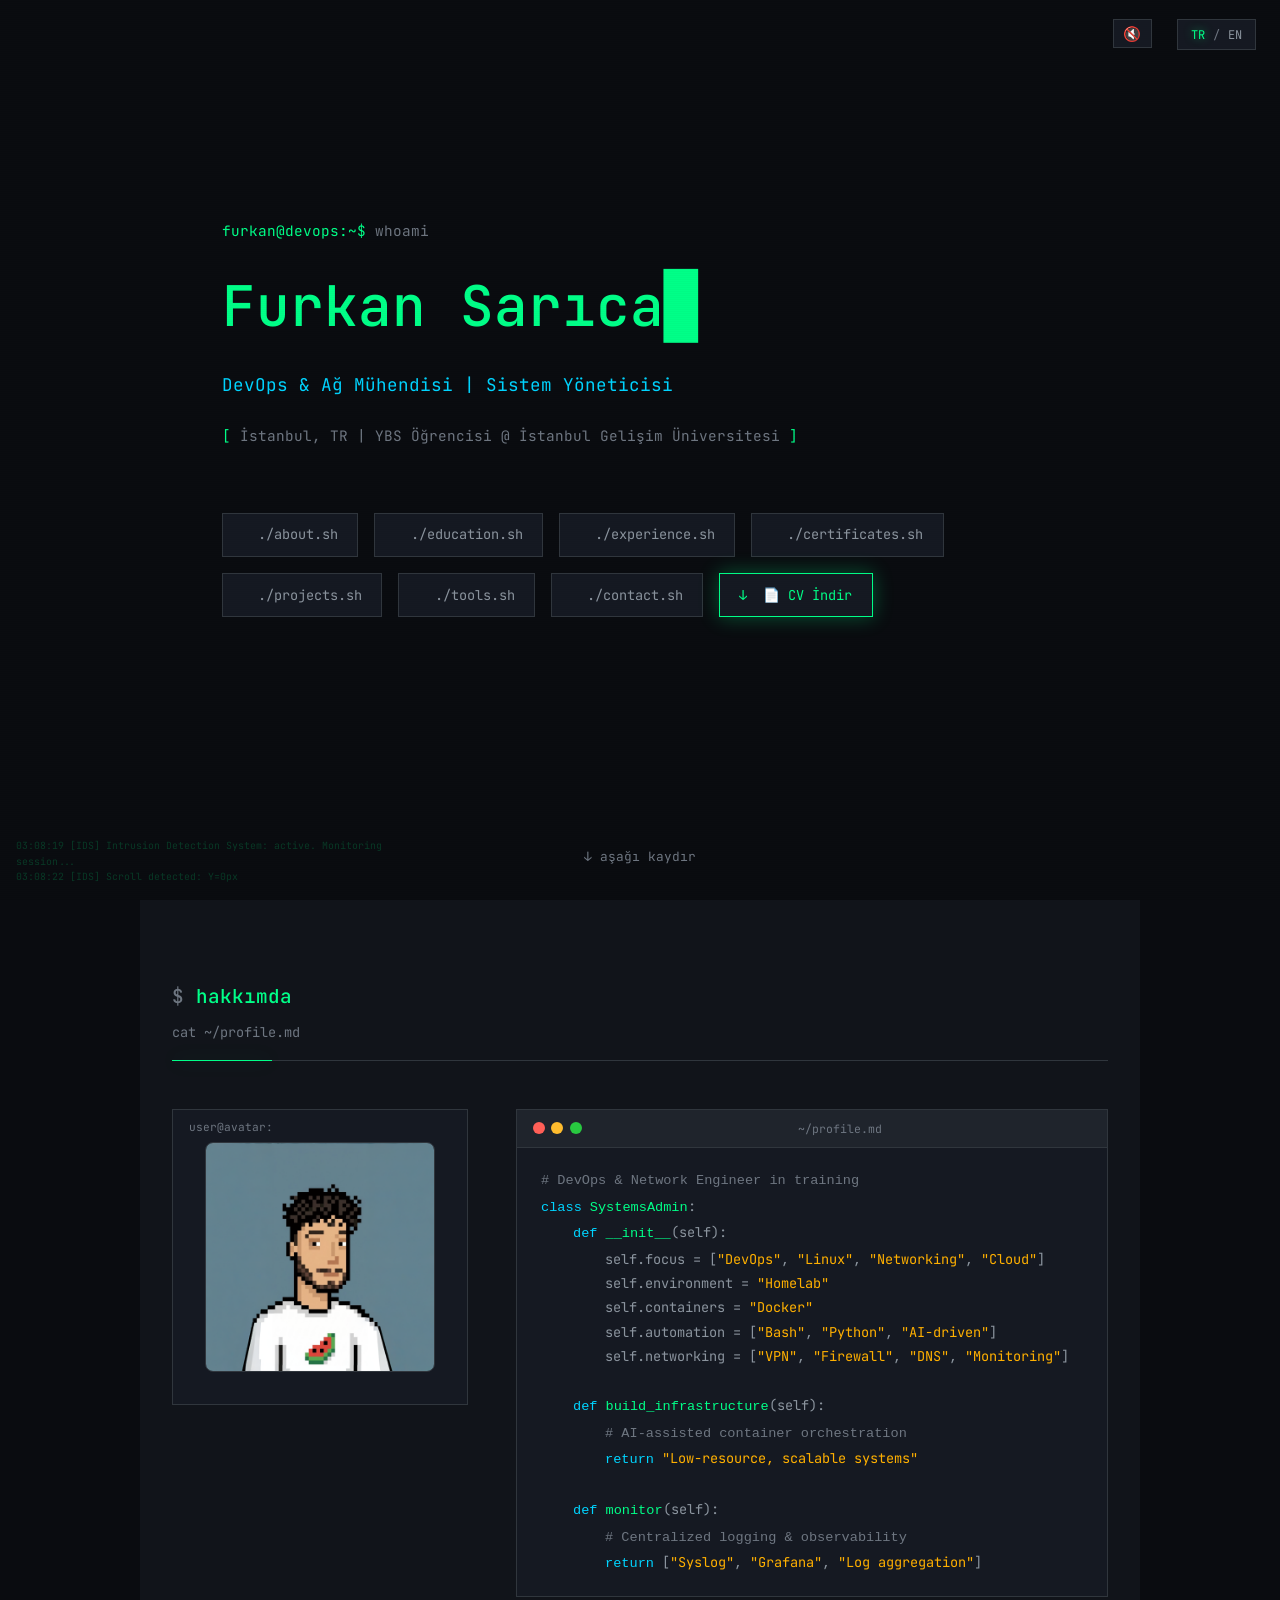
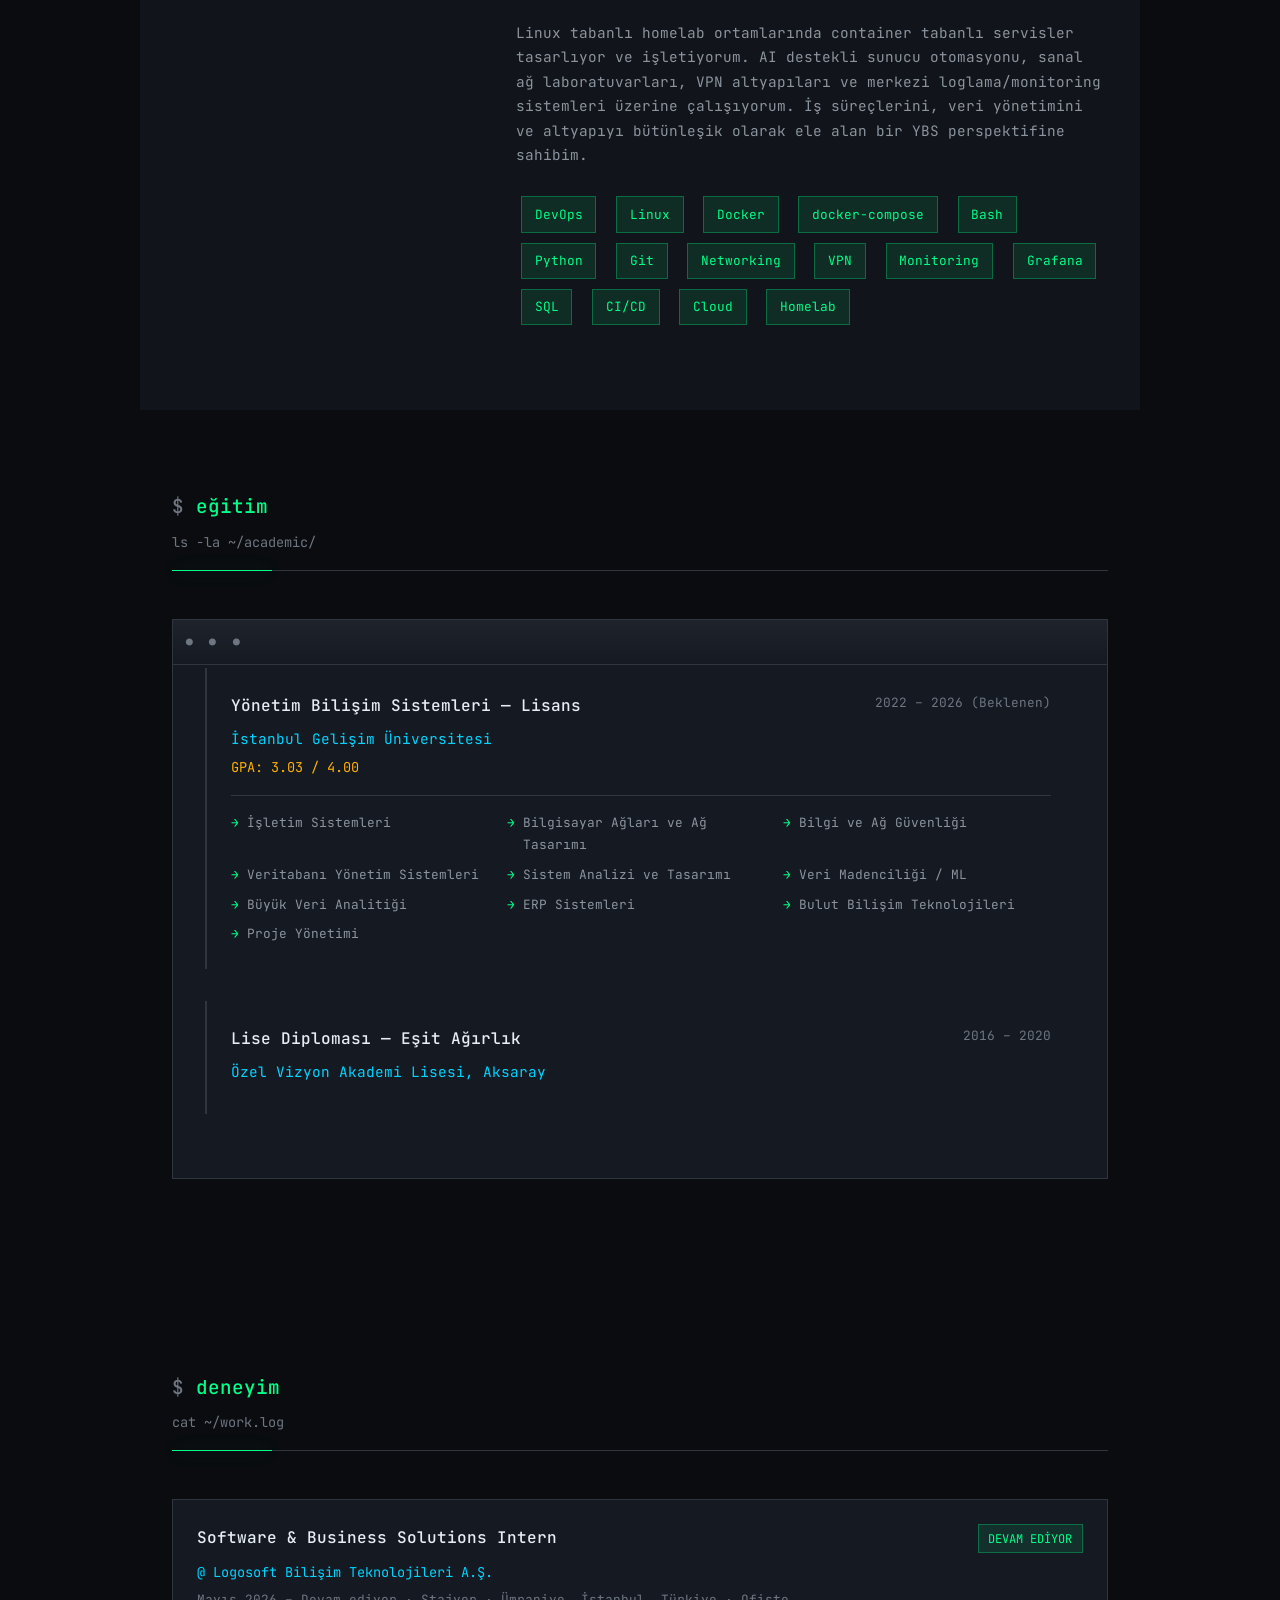
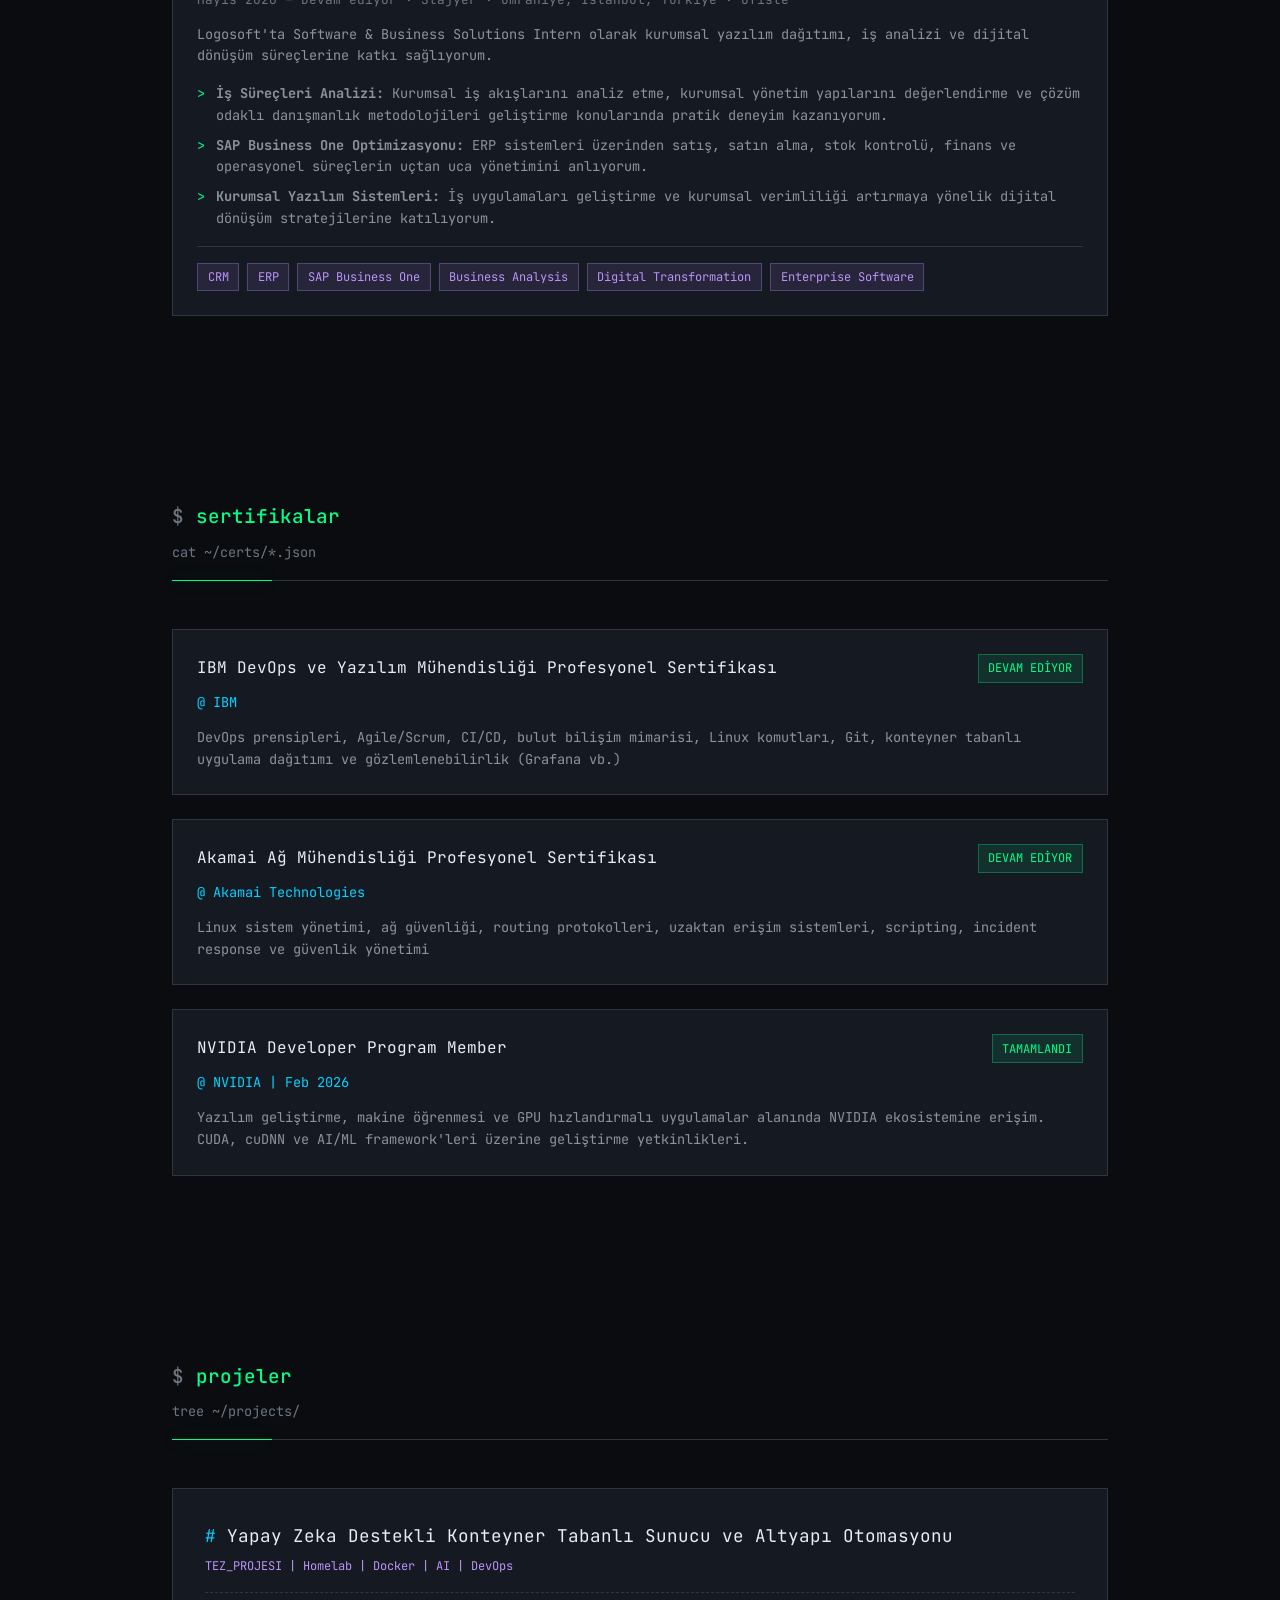
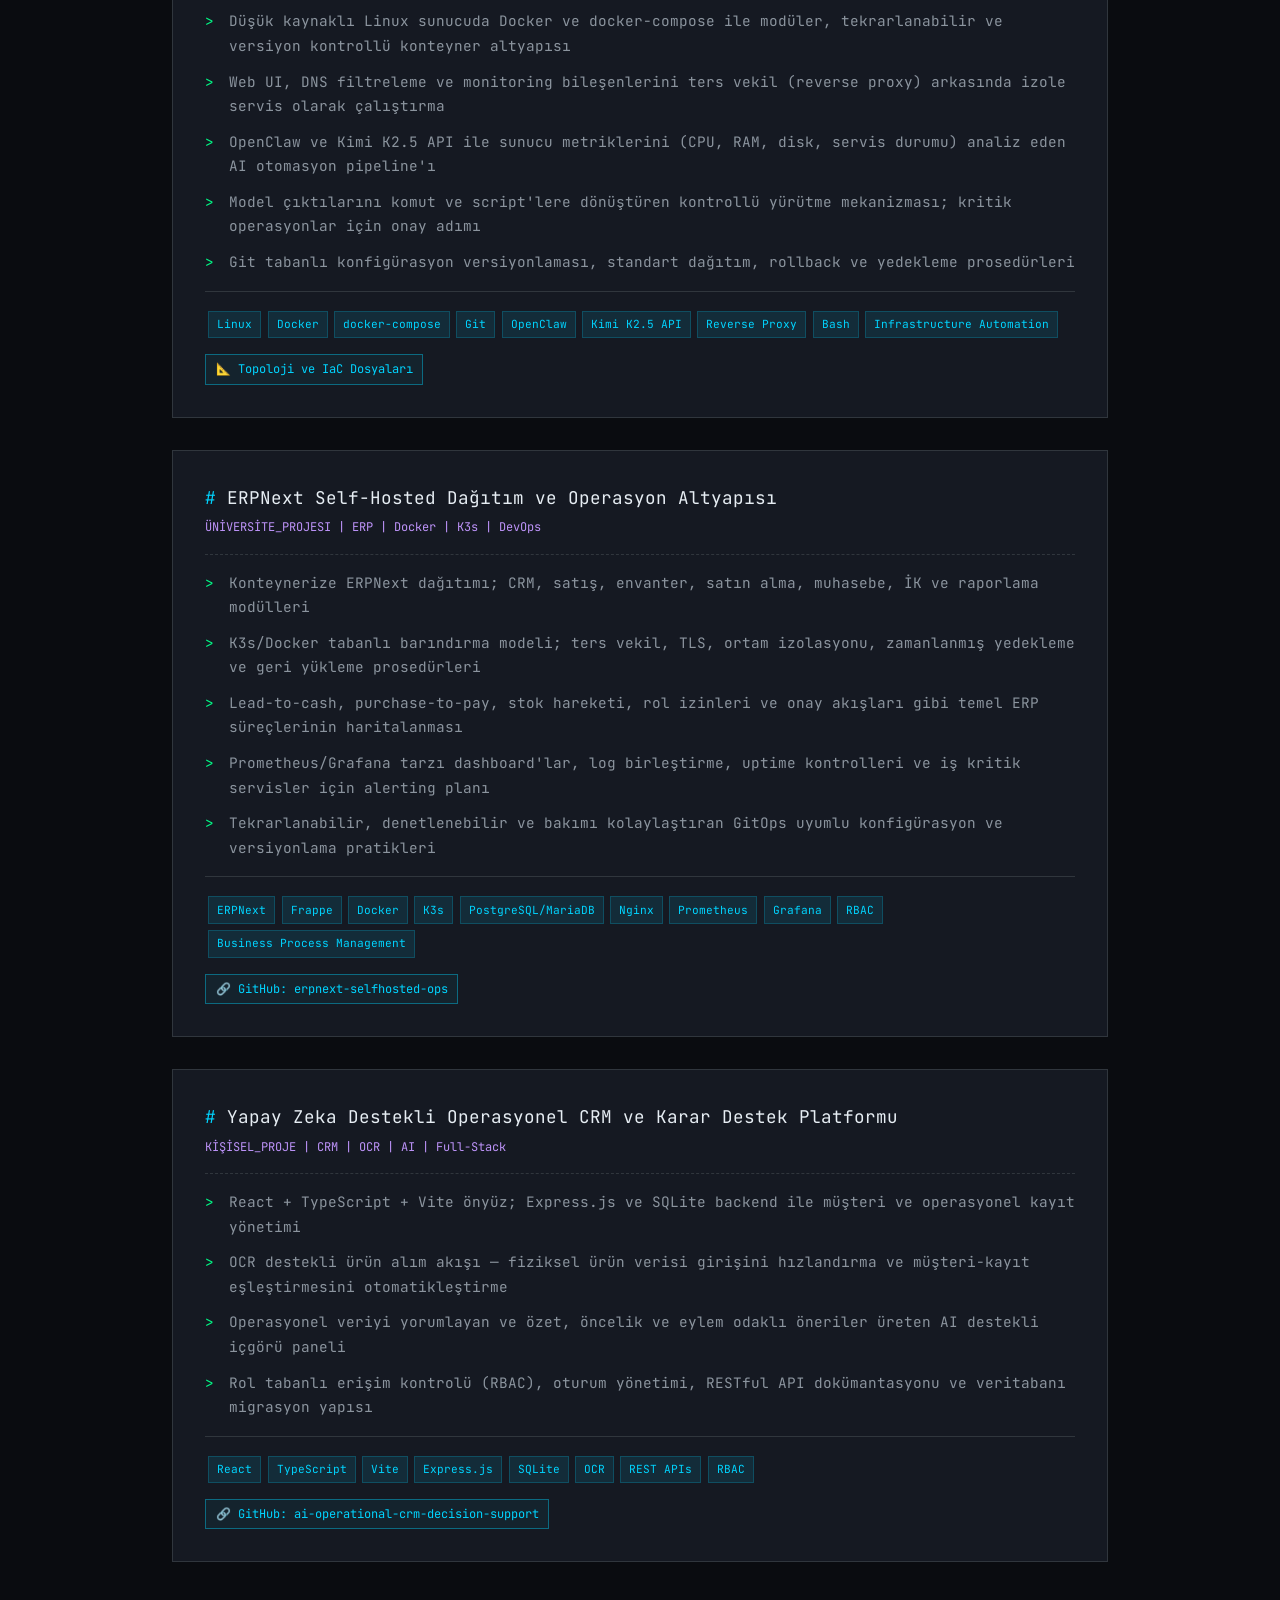
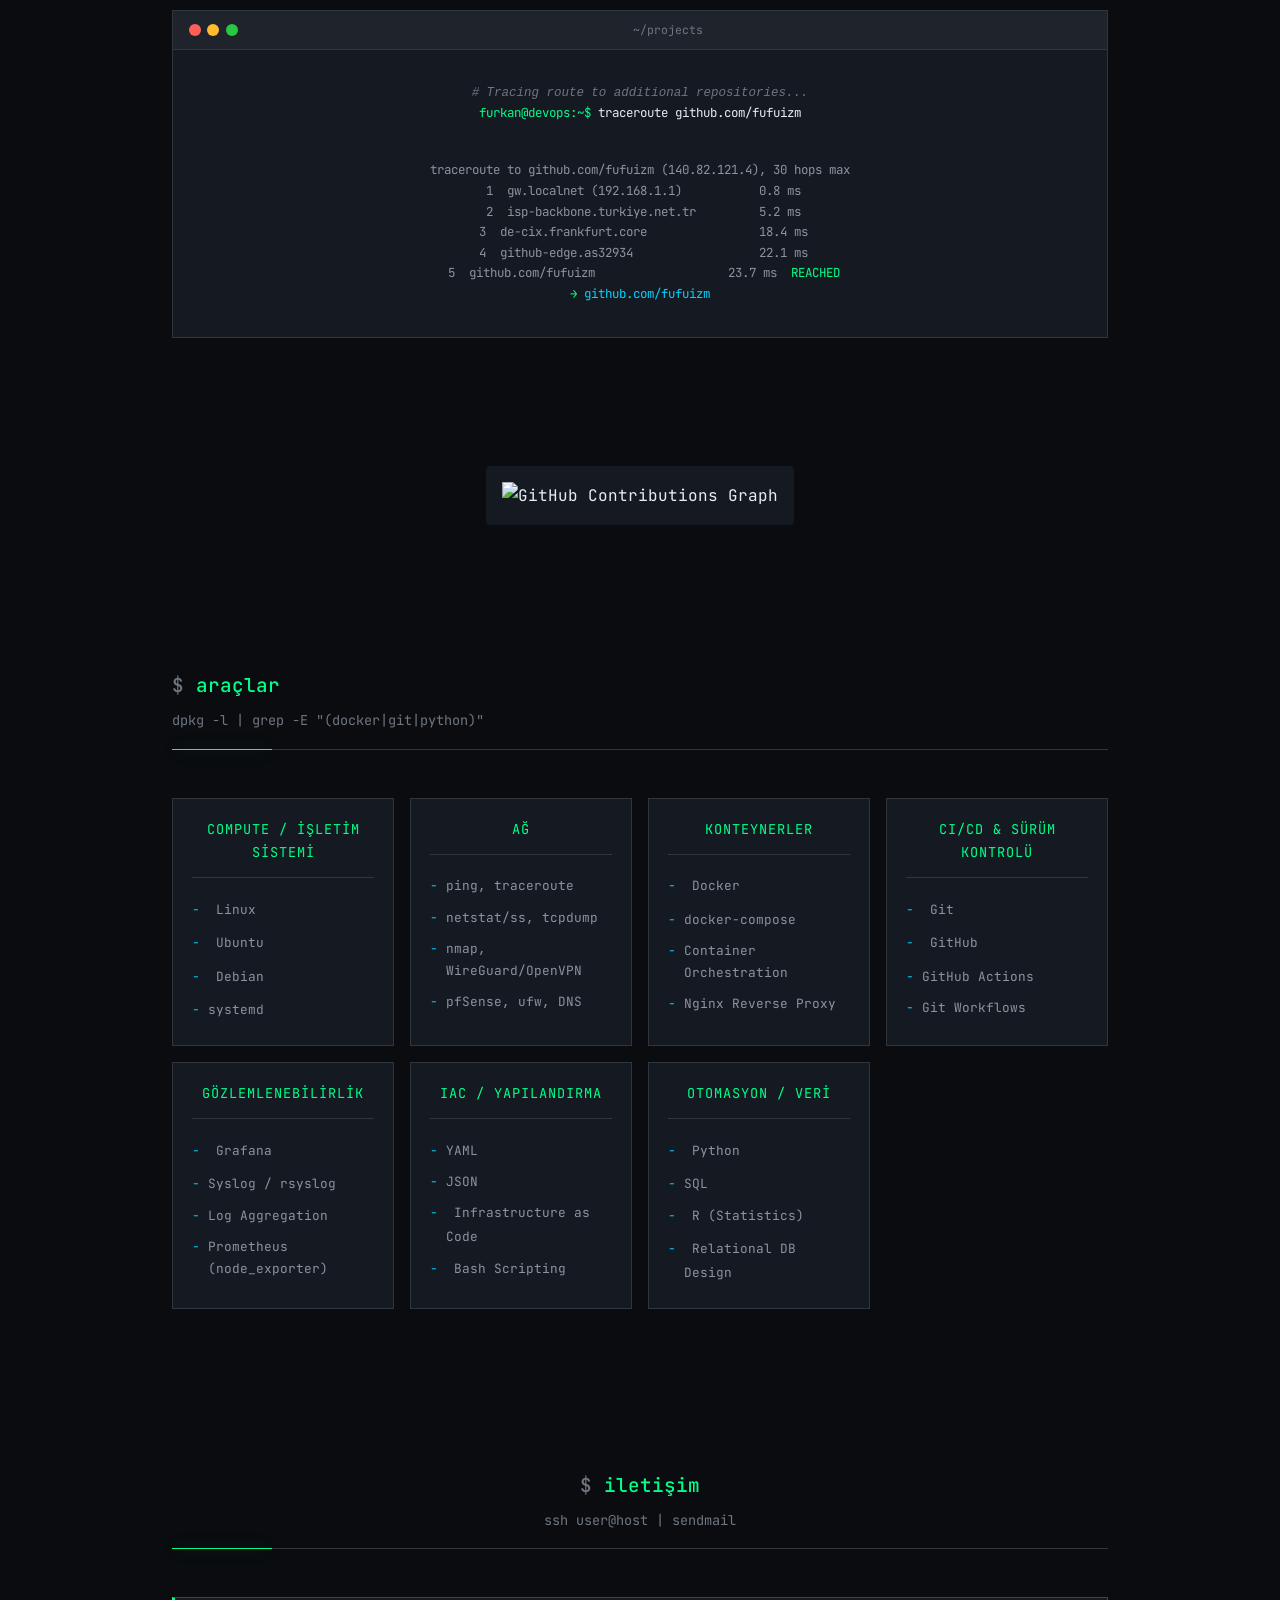
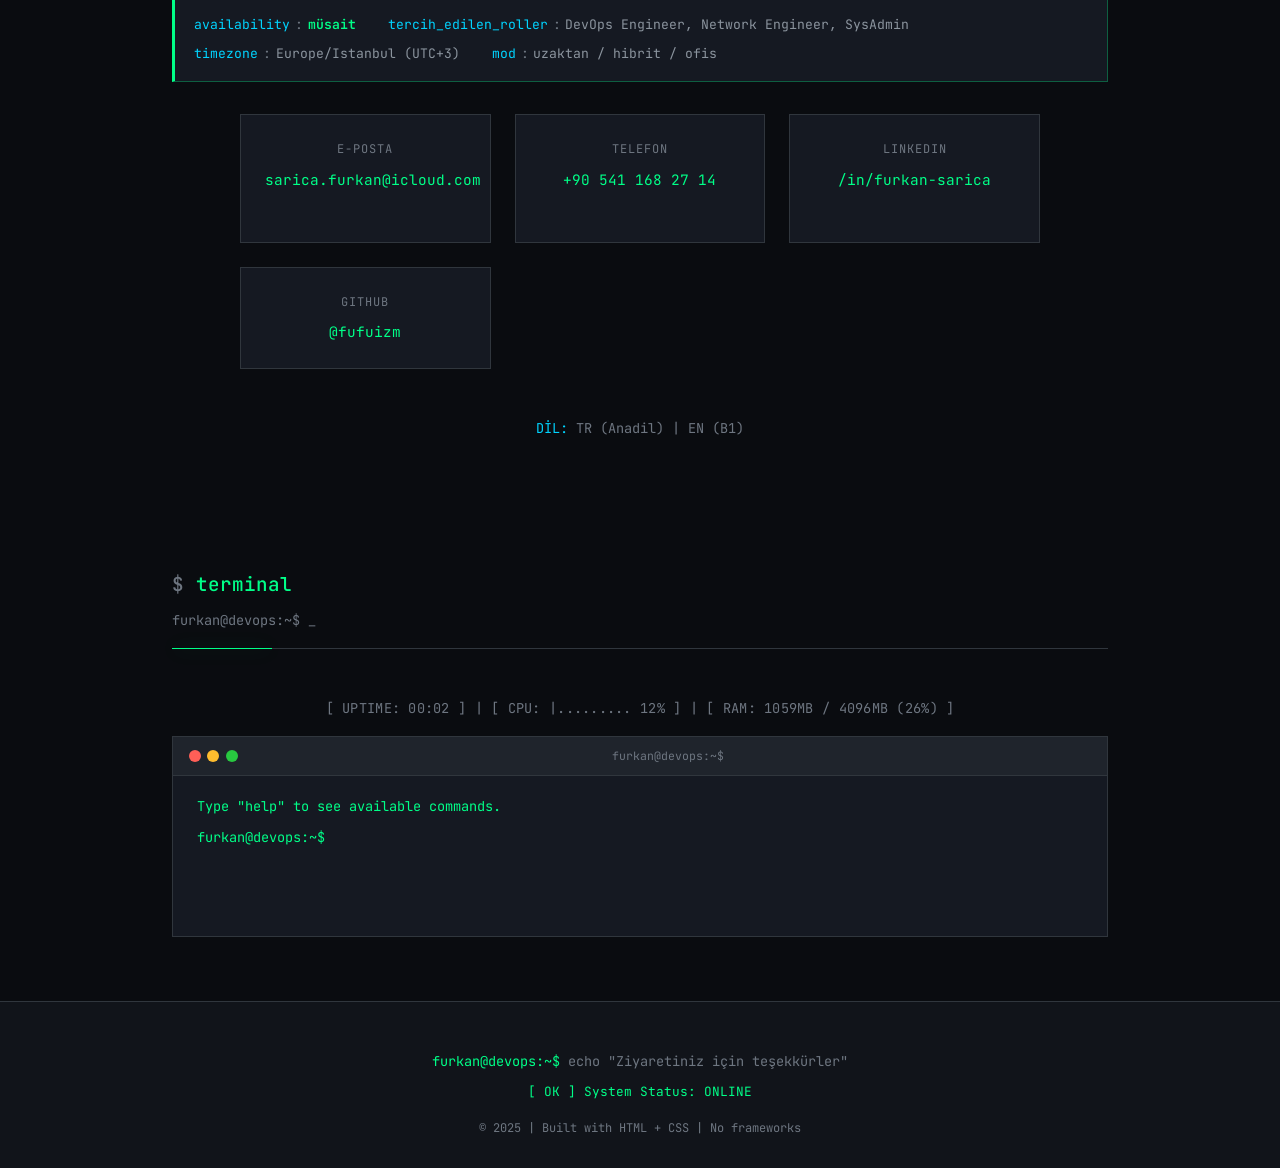
==== index.html @ 609fd75e "style: replace generic GitHub redirect with traceroute network trace theme" ====
<!DOCTYPE html>
<html lang="tr">
<head>
<meta charset="UTF-8">
<meta name="viewport" content="width=device-width, initial-scale=1.0">
<meta name="description" content="Furkan Sarıca - DevOps & Network Engineer | Linux, Docker, Networking, CI/CD">
<title>Furkan Sarıca | DevOps & Network Engineer</title>
<link rel="preconnect" href="https://fonts.googleapis.com">
<link rel="preconnect" href="https://fonts.gstatic.com" crossorigin>
<link href="https://fonts.googleapis.com/css2?family=JetBrains+Mono:wght@300;400;500;600;700&family=Inter:wght@300;400;500;600&display=swap" rel="stylesheet">
<link rel="preload" href="https://fonts.googleapis.com/css2?family=JetBrains+Mono:wght@300;400;500;600;700&family=Inter:wght@300;400;500;600&display=swap" as="style">
<meta property="og:title" content="Furkan Sarıca | DevOps & Network Engineer">
<meta property="og:description" content="DevOps, Linux, Docker, Networking ve CI/CD üzerine çalışmalar.">
<meta property="og:image" content="https://fufuizm.github.io/Fufuizm.webp">
<meta property="og:url" content="https://fufuizm.github.io/">
<meta name="twitter:card" content="summary_large_image">
<meta name="twitter:image" content="https://fufuizm.github.io/Fufuizm.webp">
<link rel="icon" href="data:image/svg+xml,<svg xmlns=%22http://www.w3.org/2000/svg%22 viewBox=%220 0 100 100%22><text y=%22.9em%22 font-size=%2290%22>💻</text></svg>">
<meta name="theme-color" content="#1f242c">
<link rel="manifest" href="manifest.json">
<link rel="stylesheet" href="style.css">
<link rel="stylesheet" type="text/css" href="https://cdn.jsdelivr.net/gh/devicons/devicon@latest/devicon.min.css" />
</head>
<body class="lang-tr">

<!-- Boot Screen -->
<div id="boot-screen">
  <div id="boot-log"></div>
</div>

<!-- Language Toggle -->
<button class="lang-toggle" onclick="toggleLang()" title="Switch language / Dil değiştir">
<span class="lang-option active" id="lang-tr-btn">TR</span>
<span class="lang-separator">/</span>
<span class="lang-option" id="lang-en-btn">EN</span>
</button>

<!-- Sound Toggle -->
<button class="mute-toggle" id="mute-btn" title="Enable sounds / Sesi aç" aria-label="Toggle sound">🔇</button>

<!-- Hero Section -->
<header class="hero">
<div class="hero-prompt">whoami</div>

<h1>
<span class="typing">Furkan Sarıca</span><span class="cursor"></span>
</h1>

<p class="hero-subtitle">
<span data-lang-tr>DevOps & Ağ Mühendisi | Sistem Yöneticisi</span>
<span data-lang-en>DevOps & Network Engineer | Systems Administrator</span>
</p>
<p class="hero-location">
<span data-lang-tr>İstanbul, TR | YBS Öğrencisi @ İstanbul Gelişim Üniversitesi</span>
<span data-lang-en>Istanbul, TR | MIS Student @ Istanbul Gelisim University</span>
</p>

<nav class="hero-nav">
<a href="#about">./about.sh</a>
<a href="#education">./education.sh</a>
<a href="#experience">./experience.sh</a>
<a href="#certificates">./certificates.sh</a>
<a href="#projects">./projects.sh</a>
<a href="#tools">./tools.sh</a>
<a href="#contact">./contact.sh</a>
<a href="Furkan%20SARICA%20CV%20TR.pdf" download="Furkan SARICA CV TR.pdf" class="cv-download" data-lang-tr>📄 CV İndir</a>
<a href="Furkan%20SARICA%20CV%20EN.pdf" download="Furkan SARICA CV EN.pdf" class="cv-download" data-lang-en>📄 Download CV</a>
</nav>

<div class="scroll-indicator">
<span data-lang-tr>↓ aşağı kaydır</span>
<span data-lang-en>↓ scroll down</span>
</div>

</header>

<main>
<!-- About Section -->
<section id="about">
<div class="section-header">
<h2 class="section-title"><span data-lang-tr>hakkımda</span><span data-lang-en>about</span></h2>
<p class="section-subtitle">cat ~/profile.md</p>
</div>

<div class="about-grid">
<div class="about-image">
<img src="Fufuizm.PNG" alt="Furkan Sarıca - DevOps ve Ağ Mühendisi Portfolyo Fotoğrafı" class="about-avatar">
</div>
<div class="about-text">
<div class="terminal-window" data-win-title="~/profile.md">
<div class="terminal-header">
<span class="t-btn t-btn-red"></span>
<span class="t-btn t-btn-yellow"></span>
<span class="t-btn t-btn-green"></span>
<span class="terminal-title">~/profile.md</span>
</div>
<pre><code class="comment"># DevOps & Network Engineer in training</code>
<code class="keyword">class</code> <code class="function">SystemsAdmin</code>:
    <code class="keyword">def</code> <code class="function">__init__</code>(self):
        self.focus = [<span class="string">"DevOps"</span>, <span class="string">"Linux"</span>, <span class="string">"Networking"</span>, <span class="string">"Cloud"</span>]
        self.environment = <span class="string">"Homelab"</span>
        self.containers = <span class="string">"Docker"</span>
        self.automation = [<span class="string">"Bash"</span>, <span class="string">"Python"</span>, <span class="string">"AI-driven"</span>]
        self.networking = [<span class="string">"VPN"</span>, <span class="string">"Firewall"</span>, <span class="string">"DNS"</span>, <span class="string">"Monitoring"</span>]

    <code class="keyword">def</code> <code class="function">build_infrastructure</code>(self):
        <code class="comment"># AI-assisted container orchestration</code>
        <code class="keyword">return</code> <span class="string">"Low-resource, scalable systems"</span>

    <code class="keyword">def</code> <code class="function">monitor</code>(self):
        <code class="comment"># Centralized logging & observability</code>
        <code class="keyword">return</code> [<span class="string">"Syslog"</span>, <span class="string">"Grafana"</span>, <span class="string">"Log aggregation"</span>]</pre>
</div>

<p style="color: var(--text-secondary); margin-top: 1.5rem; font-size: 0.9rem;">
<span data-lang-tr>Linux tabanlı homelab ortamlarında container tabanlı servisler tasarlıyor ve işletiyorum. AI destekli sunucu otomasyonu, sanal ağ laboratuvarları, VPN altyapıları ve merkezi loglama/monitoring sistemleri üzerine çalışıyorum. İş süreçlerini, veri yönetimini ve altyapıyı bütünleşik olarak ele alan bir YBS perspektifine sahibim.</span>
<span data-lang-en>I design and operate container-based services in Linux homelab environments. I work on AI-driven server automation, virtual network labs, VPN infrastructure, and centralized logging/monitoring systems. I bring an MIS perspective that integrates business processes, data management, and infrastructure.</span>
</p>

<div class="skills-container">
<span class="skill-tag">DevOps</span>
<span class="skill-tag">Linux</span>
<span class="skill-tag">Docker</span>
<span class="skill-tag">docker-compose</span>
<span class="skill-tag">Bash</span>
<span class="skill-tag">Python</span>
<span class="skill-tag">Git</span>
<span class="skill-tag">Networking</span>
<span class="skill-tag">VPN</span>
<span class="skill-tag">Monitoring</span>
<span class="skill-tag">Grafana</span>
<span class="skill-tag">SQL</span>
<span class="skill-tag">CI/CD</span>
<span class="skill-tag">Cloud</span>
<span class="skill-tag">Homelab</span>
</div>
</div>
</div>
</section>

<!-- Education Section -->
<section id="education">
<div class="section-header">
<h2 class="section-title"><span data-lang-tr>eğitim</span><span data-lang-en>education</span></h2>
<p class="section-subtitle">ls -la ~/academic/</p>
</div>

<div class="terminal-card">
<div class="terminal-content">
<div class="edu-item">
<div class="edu-header">
<span class="edu-title">
<span data-lang-tr>Yönetim Bilişim Sistemleri — Lisans</span>
<span data-lang-en>B.Sc. in Management Information Systems</span>
</span>
<span class="edu-date">
                        <span data-lang-tr>2022 – 2026 (Beklenen)</span>
                        <span data-lang-en>2022 – 2026 (Expected)</span>
                    </span>
</div>
<div class="edu-school">İstanbul Gelişim Üniversitesi</div>
<div class="edu-gpa">GPA: 3.03 / 4.00</div>

<div class="courses-grid" data-lang-tr-grid>
<span class="course-item">İşletim Sistemleri</span>
<span class="course-item">Bilgisayar Ağları ve Ağ Tasarımı</span>
<span class="course-item">Bilgi ve Ağ Güvenliği</span>
<span class="course-item">Veritabanı Yönetim Sistemleri</span>
<span class="course-item">Sistem Analizi ve Tasarımı</span>
<span class="course-item">Veri Madenciliği / ML</span>
<span class="course-item">Büyük Veri Analitiği</span>
<span class="course-item">ERP Sistemleri</span>
<span class="course-item">Bulut Bilişim Teknolojileri</span>
<span class="course-item">Proje Yönetimi</span>
</div>

<div class="courses-grid" data-lang-en-grid>
<span class="course-item">Operating Systems</span>
<span class="course-item">Computer Networks & Network Design</span>
<span class="course-item">Information & Network Security</span>
<span class="course-item">Database Management Systems</span>
<span class="course-item">Systems Analysis & Design</span>
<span class="course-item">Data Mining / ML</span>
<span class="course-item">Big Data Analytics</span>
<span class="course-item">ERP Systems</span>
<span class="course-item">Cloud Computing Technologies</span>
<span class="course-item">Project Management</span>
</div>
</div>

<div class="edu-item">
<div class="edu-header">
<span class="edu-title">
<span data-lang-tr>Lise Diploması — Eşit Ağırlık</span>
<span data-lang-en>High School Diploma — Equally Weighted Track</span>
</span>
<span class="edu-date">2016 – 2020</span>
</div>
<div class="edu-school">Özel Vizyon Akademi Lisesi, Aksaray</div>
</div>
</div>
</section>

<!-- Experience Section -->
<section id="experience">
<div class="section-header">
<h2 class="section-title"><span data-lang-tr>deneyim</span><span data-lang-en>experience</span></h2>
<p class="section-subtitle">cat ~/work.log</p>
</div>

<div class="exp-card">
  <div class="exp-header">
    <span class="exp-title">Software &amp; Business Solutions Intern</span>
    <span class="exp-status"><span data-lang-tr>DEVAM EDİYOR</span><span data-lang-en>IN_PROGRESS</span></span>
  </div>
  <div class="exp-company">@ Logosoft Bilişim Teknolojileri A.Ş.</div>
  <div class="exp-meta">
    <span data-lang-tr>Mayıs 2026 – Devam ediyor · Stajyer · Ümraniye, İstanbul, Türkiye · Ofiste</span>
    <span data-lang-en>May 2026 – Present · Intern · Ümraniye, Istanbul, Turkey · On-site</span>
  </div>
  <div class="exp-desc">
    <span data-lang-tr>Logosoft'ta Software &amp; Business Solutions Intern olarak kurumsal yazılım dağıtımı, iş analizi ve dijital dönüşüm süreçlerine katkı sağlıyorum.</span>
    <span data-lang-en>Working as a Software &amp; Business Solutions Intern at Logosoft, contributing to enterprise software deployment, business analysis, and digital transformation processes.</span>
  </div>
  <div class="exp-resp">
    <ul data-lang-tr-block>
      <li><strong>İş Süreçleri Analizi:</strong> Kurumsal iş akışlarını analiz etme, kurumsal yönetim yapılarını değerlendirme ve çözüm odaklı danışmanlık metodolojileri geliştirme konularında pratik deneyim kazanıyorum.</li>
      <li><strong>SAP Business One Optimizasyonu:</strong> ERP sistemleri üzerinden satış, satın alma, stok kontrolü, finans ve operasyonel süreçlerin uçtan uca yönetimini anlıyorum.</li>
      <li><strong>Kurumsal Yazılım Sistemleri:</strong> İş uygulamaları geliştirme ve kurumsal verimliliği artırmaya yönelik dijital dönüşüm stratejilerine katılıyorum.</li>
    </ul>
    <ul data-lang-en-block>
      <li><strong>Business Process Analysis:</strong> Gaining hands-on experience in analyzing corporate workflows, evaluating enterprise management structures, and developing solution-oriented consulting methodologies.</li>
      <li><strong>SAP Business One Optimization:</strong> Understanding the end-to-end management of core business functions including sales, purchasing, inventory control, finance, and operational processes through ERP systems.</li>
      <li><strong>Enterprise Software Systems:</strong> Participating in business application development and digital transformation strategies to streamline organizational efficiency.</li>
    </ul>
  </div>
  <div class="exp-skills">
    <span class="exp-tag">CRM</span>
    <span class="exp-tag">ERP</span>
    <span class="exp-tag">SAP Business One</span>
    <span class="exp-tag">Business Analysis</span>
    <span class="exp-tag">Digital Transformation</span>
    <span class="exp-tag">Enterprise Software</span>
  </div>
</div>
</section>

<!-- Certificates Section -->
<section id="certificates">
<div class="section-header">
<h2 class="section-title"><span data-lang-tr>sertifikalar</span><span data-lang-en>certificates</span></h2>
<p class="section-subtitle">cat ~/certs/*.json</p>
</div>

<div class="cert-card">
<div class="cert-header">
<span class="cert-title"><span data-lang-tr>IBM DevOps ve Yazılım Mühendisliği Profesyonel Sertifikası</span><span data-lang-en>IBM DevOps and Software Engineering Professional Certificate</span></span>
<span class="cert-status"><span data-lang-tr>DEVAM EDİYOR</span><span data-lang-en>IN_PROGRESS</span></span>
</div>
<div class="cert-provider">@ IBM</div>
<div class="cert-desc">
<span data-lang-tr>DevOps prensipleri, Agile/Scrum, CI/CD, bulut bilişim mimarisi, Linux komutları, Git, konteyner tabanlı uygulama dağıtımı ve gözlemlenebilirlik (Grafana vb.)</span>
<span data-lang-en>DevOps principles, Agile/Scrum, CI/CD, cloud computing architecture, Linux commands, Git, container-based application deployment and observability (Grafana, etc.)</span>
</div>
</div>

<div class="cert-card">
<div class="cert-header">
<span class="cert-title"><span data-lang-tr>Akamai Ağ Mühendisliği Profesyonel Sertifikası</span><span data-lang-en>Akamai Network Engineering Professional Certificate</span></span>
<span class="cert-status"><span data-lang-tr>DEVAM EDİYOR</span><span data-lang-en>IN_PROGRESS</span></span>
</div>
<div class="cert-provider">@ Akamai Technologies</div>
<div class="cert-desc">
<span data-lang-tr>Linux sistem yönetimi, ağ güvenliği, routing protokolleri, uzaktan erişim sistemleri, scripting, incident response ve güvenlik yönetimi</span>
<span data-lang-en>Linux system administration, network security, routing protocols, remote access systems, scripting, incident response and security management</span>
</div>
</div>

<div class="cert-card">
<div class="cert-header">
<span class="cert-title"><span data-lang-tr>NVIDIA Developer Program Member</span><span data-lang-en>NVIDIA Developer Program Member</span></span>
<span class="cert-status"><span data-lang-tr>TAMAMLANDI</span><span data-lang-en>COMPLETED</span></span>
</div>
<div class="cert-provider">@ NVIDIA | Feb 2026</div>
<div class="cert-desc">
<span data-lang-tr>Yazılım geliştirme, makine öğrenmesi ve GPU hızlandırmalı uygulamalar alanında NVIDIA ekosistemine erişim. CUDA, cuDNN ve AI/ML framework'leri üzerine geliştirme yetkinlikleri.</span>
<span data-lang-en>Access to NVIDIA ecosystem for software development, machine learning, and GPU-accelerated applications. Development competencies in CUDA, cuDNN, and AI/ML frameworks.</span>
</div>
</div>

</section>

<!-- Projects Section -->
<section id="projects">
<div class="section-header">
<h2 class="section-title"><span data-lang-tr>projeler</span><span data-lang-en>projects</span></h2>
<p class="section-subtitle">tree ~/projects/</p>
</div>

<!-- Project 1: AI Container Infrastructure -->
<div class="project-card">
<div class="project-header">
<div class="project-title"><span data-lang-tr>Yapay Zeka Destekli Konteyner Tabanlı Sunucu ve Altyapı Otomasyonu</span><span data-lang-en>AI-Powered Container-Based Server &amp; Infrastructure Automation</span></div>
<div class="project-tag"><span data-lang-tr>TEZ_PROJESI | Homelab | Docker | AI | DevOps</span><span data-lang-en>THESIS_PROJECT | Homelab | Docker | AI | DevOps</span></div>
</div>
<div class="project-body">
<ul data-lang-tr-block>
<li>Düşük kaynaklı Linux sunucuda Docker ve docker-compose ile modüler, tekrarlanabilir ve versiyon kontrollü konteyner altyapısı</li>
<li>Web UI, DNS filtreleme ve monitoring bileşenlerini ters vekil (reverse proxy) arkasında izole servis olarak çalıştırma</li>
<li>OpenClaw ve Kimi K2.5 API ile sunucu metriklerini (CPU, RAM, disk, servis durumu) analiz eden AI otomasyon pipeline'ı</li>
<li>Model çıktılarını komut ve script'lere dönüştüren kontrollü yürütme mekanizması; kritik operasyonlar için onay adımı</li>
<li>Git tabanlı konfigürasyon versiyonlaması, standart dağıtım, rollback ve yedekleme prosedürleri</li>
</ul>
<ul data-lang-en-block>
<li>Modular, repeatable, and version-controlled container infrastructure on a low-resource Linux server using Docker and docker-compose</li>
<li>Web UI, DNS filtering, and monitoring components running as isolated services behind a reverse proxy</li>
<li>AI automation pipeline analyzing server metrics (CPU, RAM, disk, service health) via OpenClaw and Kimi K2.5 API</li>
<li>Controlled execution converting model outputs to commands and scripts; approval gate for critical operations</li>
<li>Git-based configuration versioning for standardized deployments, rollbacks, and backup workflows</li>
</ul>
</div>
<div class="project-tech">
<span>Linux</span><span>Docker</span><span>docker-compose</span><span>Git</span><span>OpenClaw</span><span>Kimi K2.5 API</span><span>Reverse Proxy</span><span>Bash</span><span>Infrastructure Automation</span>
</div>
<div class="artifact-links">
  <a href="https://github.com/fufuizm/fufuizm.github.io/tree/main/artifacts" class="artifact-btn" target="_blank" rel="noopener"><span data-lang-tr>📐 Topoloji ve IaC Dosyaları</span><span data-lang-en>📐 Topology &amp; IaC Files</span></a>
</div>
</div>

<!-- Project 2: ERPNext -->
<div class="project-card">
<div class="project-header">
<div class="project-title"><span data-lang-tr>ERPNext Self-Hosted Dağıtım ve Operasyon Altyapısı</span><span data-lang-en>ERPNext Self-Hosted Deployment &amp; Operations Architecture</span></div>
<div class="project-tag"><span data-lang-tr>ÜNİVERSİTE_PROJESI | ERP | Docker | K3s | DevOps</span><span data-lang-en>UNIVERSITY_PROJECT | ERP | Docker | K3s | DevOps</span></div>
</div>
<div class="project-body">
<ul data-lang-tr-block>
<li>Konteynerize ERPNext dağıtımı; CRM, satış, envanter, satın alma, muhasebe, İK ve raporlama modülleri</li>
<li>K3s/Docker tabanlı barındırma modeli; ters vekil, TLS, ortam izolasyonu, zamanlanmış yedekleme ve geri yükleme prosedürleri</li>
<li>Lead-to-cash, purchase-to-pay, stok hareketi, rol izinleri ve onay akışları gibi temel ERP süreçlerinin haritalanması</li>
<li>Prometheus/Grafana tarzı dashboard'lar, log birleştirme, uptime kontrolleri ve iş kritik servisler için alerting planı</li>
<li>Tekrarlanabilir, denetlenebilir ve bakımı kolaylaştıran GitOps uyumlu konfigürasyon ve versiyonlama pratikleri</li>
</ul>
<ul data-lang-en-block>
<li>Containerized ERPNext deployment covering CRM, sales, inventory, purchasing, accounting, HR, and reporting modules</li>
<li>K3s/Docker-based hosting model with reverse proxy, TLS, environment isolation, scheduled backups, and restore procedures</li>
<li>Mapping core ERP business flows: lead-to-cash, purchase-to-pay, stock movement, role permissions, and approval workflows</li>
<li>Observability plans with Prometheus/Grafana-style dashboards, log aggregation, uptime checks, and alerting for business-critical services</li>
<li>GitOps-friendly configuration and versioning practices to make ERP operations repeatable, auditable, and easier to maintain</li>
</ul>
</div>
<div class="project-tech">
<span>ERPNext</span><span>Frappe</span><span>Docker</span><span>K3s</span><span>PostgreSQL/MariaDB</span><span>Nginx</span><span>Prometheus</span><span>Grafana</span><span>RBAC</span><span>Business Process Management</span>
</div>
<div class="artifact-links">
  <a href="https://github.com/fufuizm/erpnext-selfhosted-ops" class="artifact-btn" target="_blank" rel="noopener">🔗 GitHub: erpnext-selfhosted-ops</a>
</div>
</div>

<!-- Project 3: AI CRM -->
<div class="project-card">
<div class="project-header">
<div class="project-title"><span data-lang-tr>Yapay Zeka Destekli Operasyonel CRM ve Karar Destek Platformu</span><span data-lang-en>AI-Powered Operational CRM &amp; Decision Support Platform</span></div>
<div class="project-tag"><span data-lang-tr>KİŞİSEL_PROJE | CRM | OCR | AI | Full-Stack</span><span data-lang-en>PERSONAL_PROJECT | CRM | OCR | AI | Full-Stack</span></div>
</div>
<div class="project-body">
<ul data-lang-tr-block>
<li>React + TypeScript + Vite önyüz; Express.js ve SQLite backend ile müşteri ve operasyonel kayıt yönetimi</li>
<li>OCR destekli ürün alım akışı — fiziksel ürün verisi girişini hızlandırma ve müşteri-kayıt eşleştirmesini otomatikleştirme</li>
<li>Operasyonel veriyi yorumlayan ve özet, öncelik ve eylem odaklı öneriler üreten AI destekli içgörü paneli</li>
<li>Rol tabanlı erişim kontrolü (RBAC), oturum yönetimi, RESTful API dokümantasyonu ve veritabanı migrasyon yapısı</li>
</ul>
<ul data-lang-en-block>
<li>React + TypeScript + Vite frontend with Express.js and SQLite backend for unified customer and operational record management</li>
<li>OCR-assisted product intake flow to accelerate physical product data entry and automate customer-to-record matching</li>
<li>AI-powered insight panel interpreting operational data and generating summaries, priorities, and action-oriented recommendations</li>
<li>Role-based access control (RBAC), session handling, RESTful API documentation, and database migration structures</li>
</ul>
</div>
<div class="project-tech">
<span>React</span><span>TypeScript</span><span>Vite</span><span>Express.js</span><span>SQLite</span><span>OCR</span><span>REST APIs</span><span>RBAC</span>
</div>
<div class="artifact-links">
  <a href="https://github.com/fufuizm/ai-operational-crm-decision-support" class="artifact-btn" target="_blank" rel="noopener">🔗 GitHub: ai-operational-crm-decision-support</a>
</div>
</div>

<!-- More projects — terminal redirect -->
<div class="terminal-window" style="margin-top: 3rem;">
<div class="terminal-header">
<span class="t-btn t-btn-red"></span>
<span class="t-btn t-btn-yellow"></span>
<span class="t-btn t-btn-green"></span>
<span class="terminal-title">~/projects</span>
</div>
<pre class="term-output" style="text-align: center; padding: 2rem;"><code class="comment"># Tracing route to additional repositories...</code>
<span class="prompt">furkan@devops:~$</span> <span class="cmd">traceroute github.com/fufuizm</span>
<span class="output" style="display: block; margin-top: 1rem;">
traceroute to github.com/fufuizm (140.82.121.4), 30 hops max
 1  gw.localnet (192.168.1.1)           0.8 ms
 2  isp-backbone.turkiye.net.tr         5.2 ms
 3  de-cix.frankfurt.core                18.4 ms
 4  github-edge.as32934                  22.1 ms
 5  github.com/fufuizm                   23.7 ms  <span style="color: var(--terminal-green);">REACHED</span>
<span style="color: var(--terminal-green);">→</span> <a href="https://github.com/fufuizm?tab=repositories" target="_blank" rel="noopener" style="color: var(--accent-cyan); text-decoration: none;">github.com/fufuizm</a>
</span></pre>
</div>
</section>

<!-- GitHub Contribution Graph -->
<!-- GitHub Contribution Graph -->
<div style="text-align:center; margin: 0 auto 4rem; max-width: 1000px; padding: 0 2rem;">
  <img src="https://ghchart.rshah.org/00ff88/fufuizm" alt="GitHub Contributions Graph" style="width: 100%; max-width: 800px; border-radius: 4px; padding: 1rem; background: var(--bg-card); margin-top: 2rem;">
</div>

<!-- Tools Section -->
<section id="tools">
<div class="section-header">
<h2 class="section-title"><span data-lang-tr>araçlar</span><span data-lang-en>tools</span></h2>
<p class="section-subtitle">dpkg -l | grep -E "(docker|git|python)"</p>
</div>

<div class="tools-grid">

<div class="tool-box">
  <div class="tool-header">
    <div class="tool-title"><span data-lang-tr>Compute / İşletim Sistemi</span><span data-lang-en>Compute / OS</span></div>
  </div>
  <ul class="tool-list">
    <li><i class="devicon-linux-plain"></i> Linux</li>
    <li><i class="devicon-ubuntu-plain"></i> Ubuntu</li>
    <li><i class="devicon-debian-plain"></i> Debian</li>
    <li>systemd</li>
  </ul>
</div>

<div class="tool-box">
  <div class="tool-header">
    <div class="tool-title"><span data-lang-tr>Ağ</span><span data-lang-en>Network</span></div>
  </div>
  <ul class="tool-list">
    <li>ping, traceroute</li>
    <li>netstat/ss, tcpdump</li>
    <li>nmap, WireGuard/OpenVPN</li>
    <li>pfSense, ufw, DNS</li>
  </ul>
</div>

<div class="tool-box">
  <div class="tool-header">
    <div class="tool-title"><span data-lang-tr>Konteynerler</span><span data-lang-en>Containers</span></div>
  </div>
  <ul class="tool-list">
    <li><i class="devicon-docker-plain"></i> Docker</li>
    <li>docker-compose</li>
    <li>Container Orchestration</li>
    <li>Nginx Reverse Proxy</li>
  </ul>
</div>

<div class="tool-box">
  <div class="tool-header">
    <div class="tool-title"><span data-lang-tr>CI/CD &amp; Sürüm Kontrolü</span><span data-lang-en>CI/CD &amp; Version Control</span></div>
  </div>
  <ul class="tool-list">
    <li><i class="devicon-git-plain"></i> Git</li>
    <li><i class="devicon-github-original"></i> GitHub</li>
    <li>GitHub Actions</li>
    <li>Git Workflows</li>
  </ul>
</div>

<div class="tool-box">
  <div class="tool-header">
    <div class="tool-title"><span data-lang-tr>Gözlemlenebilirlik</span><span data-lang-en>Observability</span></div>
  </div>
  <ul class="tool-list">
    <li><i class="devicon-grafana-plain"></i> Grafana</li>
    <li>Syslog / rsyslog</li>
    <li>Log Aggregation</li>
    <li>Prometheus (node_exporter)</li>
  </ul>
</div>

<div class="tool-box">
  <div class="tool-header">
    <div class="tool-title"><span data-lang-tr>IaC / Yapılandırma</span><span data-lang-en>IaC / Config</span></div>
  </div>
  <ul class="tool-list">
    <li>YAML</li>
    <li>JSON</li>
    <li><i class="devicon-terraform-plain"></i> Infrastructure as Code</li>
    <li><i class="devicon-bash-plain"></i> Bash Scripting</li>
  </ul>
</div>

<div class="tool-box">
  <div class="tool-header">
    <div class="tool-title"><span data-lang-tr>Otomasyon / Veri</span><span data-lang-en>Automation / Data</span></div>
  </div>
  <ul class="tool-list">
    <li><i class="devicon-python-plain"></i> Python</li>
    <li>SQL</li>
    <li><i class="devicon-r-plain"></i> R (Statistics)</li>
    <li><i class="devicon-postgresql-plain"></i> Relational DB Design</li>
  </ul>
</div>

</div>
</section>

</main>

<!-- Contact Section -->
<section id="contact">
<div class="section-header">
<h2 class="section-title"><span data-lang-tr>iletişim</span><span data-lang-en>contact</span></h2>
<p class="section-subtitle">ssh user@host | sendmail</p>
</div>

<!-- Availability Banner -->
<div class="availability-banner">
  <div class="avail-row">
    <span class="avail-key">availability</span><span class="avail-sep">:</span>
    <span class="avail-val open"><span data-lang-tr>müsait</span><span data-lang-en>open</span></span>
  </div>
  <div class="avail-row">
    <span class="avail-key"><span data-lang-tr>tercih_edilen_roller</span><span data-lang-en>preferred_roles</span></span><span class="avail-sep">:</span>
    <span class="avail-val">DevOps Engineer, Network Engineer, SysAdmin</span>
  </div>
  <div class="avail-row">
    <span class="avail-key">timezone</span><span class="avail-sep">:</span>
    <span class="avail-val">Europe/Istanbul (UTC+3)</span>
  </div>
  <div class="avail-row">
    <span class="avail-key"><span data-lang-tr>mod</span><span data-lang-en>mode</span></span><span class="avail-sep">:</span>
    <span class="avail-val"><span data-lang-tr>uzaktan / hibrit / ofis</span><span data-lang-en>remote / hybrid / on-site</span></span>
  </div>
</div>

<div class="contact-grid">
<a href="mailto:sarica.furkan@icloud.com?subject=Portfolio%20%C4%B0leti%C5%9Fim" class="contact-item" data-copy="sarica.furkan@icloud.com">
<div class="contact-label"><span data-lang-tr>E-POSTA</span><span data-lang-en>EMAIL</span></div>
<div class="contact-value">sarica.furkan@icloud.com<span class="contact-copy-badge"><span data-lang-tr>[ Kopyala ]</span><span data-lang-en>[ Copy ]</span></span></div>
</a>

<a href="tel:+905411682714" class="contact-item" data-copy="+90 541 168 27 14">
<div class="contact-label"><span data-lang-tr>TELEFON</span><span data-lang-en>PHONE</span></div>
<div class="contact-value">+90 541 168 27 14<span class="contact-copy-badge"><span data-lang-tr>[ Kopyala ]</span><span data-lang-en>[ Copy ]</span></span></div>
</a>

<a href="https://linkedin.com/in/furkan-sarica" target="_blank" rel="noopener noreferrer" class="contact-item">
<div class="contact-label">LINKEDIN</div>
<div class="contact-value">/in/furkan-sarica</div>
</a>

<a href="https://github.com/fufuizm" target="_blank" rel="noopener noreferrer" class="contact-item">
<div class="contact-label">GITHUB</div>
<div class="contact-value">@fufuizm</div>
</a>
</div>

<p style="margin-top: 3rem; color: var(--text-muted); font-size: 0.85rem;">
<span data-lang-tr><span style="color: var(--accent-cyan);">DİL:</span> TR (Anadil) | EN (B1)</span><span data-lang-en><span style="color: var(--accent-cyan);">LANG:</span> TR (Native) | EN (B1)</span>
</p>
</section>

<!-- Mini CLI Terminal -->
<section id="cli-terminal" style="padding: 3rem 2rem; max-width: 1000px; margin: 0 auto;">
  <div class="section-header">
    <h2 class="section-title"><span data-lang-tr>terminal</span><span data-lang-en>terminal</span></h2>
    <p class="section-subtitle">furkan@devops:~$ _</p>
  </div>
  <div id="server-metrics"></div>
  <div class="terminal-window" data-win-title="furkan@devops:~$">
    <div class="terminal-header">
      <span class="t-btn t-btn-red"></span>
      <span class="t-btn t-btn-yellow"></span>
      <span class="t-btn t-btn-green"></span>
      <span class="terminal-title">furkan@devops:~$</span>
    </div>
    <div id="cli-box">
      <div id="ping-pong-overlay">
        <canvas id="ping-pong-canvas" width="600" height="200"></canvas>
        <div id="ping-pong-info">↑ ↓ to move &nbsp;·&nbsp; ESC or Q to exit</div>
      </div>
      <div id="cli-output"></div>
      <div id="cli-input-line">
        <span id="cli-prompt">furkan@devops:~$</span>
        <input type="text" id="cli-input" autocomplete="off" spellcheck="false" aria-label="Terminal input">
      </div>
    </div>
  </div>
</section>

<!-- Footer -->
<footer>
<p class="footer-text">
<span class="footer-prompt">furkan@devops:~$</span>
<span data-lang-tr> echo "Ziyaretiniz için teşekkürler"</span>
<span data-lang-en> echo "Thanks for visiting"</span>
</p>
<p id="system-status" style="color: var(--terminal-green); font-size: 0.8rem; margin-top: 0.5rem; font-family: 'JetBrains Mono', monospace;"></p>
<p style="color: var(--text-muted); font-size: 0.75rem; margin-top: 1rem;">
© 2025 | Built with HTML + CSS | No frameworks
</p>
</footer>

<button id="backToTop" class="back-to-top" title="Yukarı Çık">cd ~</button>

<!-- Command Palette -->
<div id="cmd-palette-overlay" role="dialog" aria-modal="true" aria-label="Command palette" aria-hidden="true">
  <div id="cmd-palette">
    <div id="cmd-palette-header">
      <span class="cmd-palette-prompt">❯</span>
      <input type="text" id="cmd-palette-input" placeholder="type a command..." autocomplete="off" spellcheck="false" aria-label="Command palette search">
    </div>
    <ul id="cmd-palette-list" role="listbox" aria-label="Commands"></ul>
  </div>
</div>

<!-- AFK Screensaver -->
<div id="screensaver" role="presentation" aria-hidden="true">
  <pre id="screensaver-clock"></pre>
</div>

<!-- 502 Bad Gateway Overlay -->
<div id="nginx-502-overlay" aria-hidden="true">
  <div id="nginx-502-content">
    <h1>502 Bad Gateway</h1>
    <hr>
    <p>nginx/1.25.3</p>
    <p class="nginx-hint">hint: <code>docker start portfolio-ui</code></p>
  </div>
</div>

<!-- Interactive Mouse-Tracking Logs -->
<div id="bg-logs" aria-hidden="true"></div>

<!-- Vim Overlay -->
<div id="vim-overlay" tabindex="-1" aria-hidden="true">
  <div id="vim-main"></div>
  <div id="vim-status-bar">
    <span id="vim-mode-indicator"></span>
    <span id="vim-filename"></span>
    <span id="vim-position">0,0-1  All</span>
  </div>
  <div id="vim-cmdline"></div>
</div>

<!-- Kernel Panic Overlay -->
<div id="kernel-panic" aria-hidden="true">
  <div id="kernel-panic-title">Kernel panic - not syncing: Fatal exception</div>
  <pre id="kernel-panic-text"></pre>
  <div id="kernel-panic-countdown"></div>
</div>

<script>
// Language state
let currentLang = 'tr';

function toggleLang() {
currentLang = currentLang === 'tr' ? 'en' : 'tr';
document.body.classList.remove('lang-tr', 'lang-en');
document.body.classList.add('lang-' + currentLang);
document.documentElement.lang = currentLang;

// Update toggle button
document.getElementById('lang-tr-btn').classList.toggle('active', currentLang === 'tr');
document.getElementById('lang-en-btn').classList.toggle('active', currentLang === 'en');

// Update back-to-top button title
const btn = document.getElementById('backToTop');
if (btn) btn.title = currentLang === 'tr' ? 'Yukarı Çık' : 'Back to Top';
}

// Typing effect for hero
document.addEventListener('DOMContentLoaded', () => {
const text = "Furkan Sarıca";
const typingElement = document.querySelector('.typing');
typingElement.textContent = '';
let i = 0;

function typeWriter() {
if (i < text.length) {
typingElement.textContent += text.charAt(i);
i++;
setTimeout(typeWriter, 100);
}
}

setTimeout(typeWriter, 500);
});

// Smooth scroll
document.querySelectorAll('a[href^="#"]').forEach(anchor => {
anchor.addEventListener('click', function (e) {
e.preventDefault();
const target = document.querySelector(this.getAttribute('href'));
if (target) {
target.scrollIntoView({ behavior: 'smooth', block: 'start' });
}
});
});

// Intersection Observer animations
const observerOptions = { threshold: 0.1 };
const observer = new IntersectionObserver((entries) => {
entries.forEach(entry => {
if (entry.isIntersecting) {
entry.target.style.opacity = '1';
entry.target.style.transform = 'translateY(0)';
}
});
}, observerOptions);

document.querySelectorAll('.terminal-card, .cert-card, .project-card, .tool-box, .edu-item, .homelab-card, .exp-card').forEach(el => {
el.style.opacity = '0';
el.style.transform = 'translateY(20px)';
el.style.transition = 'opacity 0.5s, transform 0.5s';
observer.observe(el);
});

// Back to Top Button
const backToTopBtn = document.getElementById('backToTop');
backToTopBtn.addEventListener('click', () => {
window.scrollTo({ top: 0, behavior: 'smooth' });
});
window.addEventListener('scroll', () => {
if (window.scrollY > 300) {
backToTopBtn.classList.add('visible');
} else {
backToTopBtn.classList.remove('visible');
}
});
console.log("%c[!] Merhaba geliştirici! / Hello developer! 🚀\nKodlarımı incelediğini görüyorum. İletişime geçmek istersen: sarica.furkan@icloud.com", "color: #00d4ff; font-size: 14px;");

// Feature 1: Live System Status
(function () {
    var statusEl = document.getElementById('system-status');
    if (!statusEl) return;
    statusEl.textContent = '[ OK ] System Status: ONLINE | Last commit: ...';
    fetch('https://api.github.com/repos/fufuizm/fufuizm.github.io/commits/main')
        .then(function (r) { return r.json(); })
        .then(function (data) {
            var date = new Date(data.commit.author.date);
            var now = new Date();
            var diff = Math.floor((now - date) / (1000 * 60 * 60 * 24));
            var relative = diff === 0 ? 'today' : diff === 1 ? '1 day ago' : diff + ' days ago';
            statusEl.textContent = '[ OK ] System Status: ONLINE | Last commit: ' + relative;
        })
        .catch(function () {
            statusEl.textContent = '[ OK ] System Status: ONLINE';
        });
}());

// Feature 2: Secret keyboard sequence root/sudo theme toggle — handled below with matrix rain

// Feature: Hacker Text Scramble on hero nav links
(function () {
    var chars = 'ABCDEFGHIJKLMNOPQRSTUVWXYZabcdefghijklmnopqrstuvwxyz0123456789@#$!%&*<>?/';
    var timers = new WeakMap();
    document.querySelectorAll('.hero-nav a').forEach(function (link) {
        link.dataset.value = link.textContent;
        link.addEventListener('mouseover', function () {
            var original = link.dataset.value;
            var iterations = 0;
            var maxIter = original.length * 3;
            clearInterval(timers.get(link));
            timers.set(link, setInterval(function () {
                link.textContent = original.split('').map(function (ch, idx) {
                    if (idx < Math.floor(iterations / 3)) return original[idx];
                    return chars[Math.floor(Math.random() * chars.length)];
                }).join('');
                iterations++;
                if (iterations > maxIter) {
                    clearInterval(timers.get(link));
                    link.textContent = original;
                }
            }, 30));
        });
        link.addEventListener('mouseleave', function () {
            clearInterval(timers.get(link));
            link.textContent = link.dataset.value;
        });
    });
}());

// Feature: Copy to Clipboard for contact items
(function () {
    function resetBadge(badge) {
        badge.classList.remove('copied');
        var trSpan = document.createElement('span');
        trSpan.setAttribute('data-lang-tr', '');
        trSpan.textContent = '[ Kopyala ]';
        var enSpan = document.createElement('span');
        enSpan.setAttribute('data-lang-en', '');
        enSpan.textContent = '[ Copy ]';
        badge.textContent = '';
        badge.appendChild(trSpan);
        badge.appendChild(enSpan);
        var lang = document.body.classList.contains('lang-tr') ? 'tr' : 'en';
        trSpan.style.display = lang === 'tr' ? 'inline' : 'none';
        enSpan.style.display = lang === 'en' ? 'inline' : 'none';
    }

    document.querySelectorAll('.contact-item[data-copy]').forEach(function (item) {
        var badge = item.querySelector('.contact-copy-badge');
        if (!badge) return;
        badge.addEventListener('click', function (e) {
            e.preventDefault();
            e.stopPropagation();
            var text = item.dataset.copy;
            if (!text) return;
            var isLangTr = document.body.classList.contains('lang-tr');
            navigator.clipboard.writeText(text).then(function () {
                badge.classList.add('copied');
                badge.textContent = isLangTr ? '[ Kopyalandı! ]' : '[ Copied! ]';
                setTimeout(function () { resetBadge(badge); }, 2000);
            }).catch(function () {
                badge.textContent = isLangTr ? '[ Hata! ]' : '[ Error! ]';
                setTimeout(function () { resetBadge(badge); }, 2000);
            });
        });
    });
}());

// ===== Feature: Linux Boot Preloader =====
var _pageLoadTime = Date.now();

function runBootSequence() {
    var bootLines = [
        '[ OK ] Initializing kernel modules...',
        '[ OK ] Mounting filesystems...',
        '[ OK ] Starting network interfaces...',
        '[ OK ] Starting Docker daemon...',
        '[ OK ] Starting SSH server...',
        '[ OK ] Starting Nginx reverse proxy...',
        '[ OK ] Loading monitoring agents...',
        '[ OK ] Loading fufuizm interface...',
        '[ OK ] System ready. Welcome, furkan.'
    ];
    var screen = document.getElementById('boot-screen');
    var log = document.getElementById('boot-log');
    if (!screen || !log) return;
    log.textContent = '';
    screen.style.display = 'flex';
    screen.style.opacity = '1';

    var idx = 0;
    var delay = 160;

    function printNext() {
        if (idx < bootLines.length) {
            log.textContent += bootLines[idx] + '\n';
            idx++;
            setTimeout(printNext, delay);
        } else {
            setTimeout(function () {
                screen.style.opacity = '0';
                setTimeout(function () {
                    screen.style.display = 'none';
                }, 500);
            }, 400);
        }
    }

    printNext();
}

runBootSequence();

// ===== Feature: Interactive Mini CLI Terminal =====
(function () {
    var input = document.getElementById('cli-input');
    var output = document.getElementById('cli-output');
    if (!input || !output) return;

    function addLine(text, cls) {
        var line = document.createElement('div');
        line.className = 'cli-history-line cli-line' + (cls ? ' ' + cls : '');
        line.textContent = text;
        output.appendChild(line);
        output.parentElement.scrollTop = output.parentElement.scrollHeight;
    }

    function addBlock(html) {
        var block = document.createElement('div');
        block.className = 'cli-history-line';
        block.innerHTML = html;
        output.appendChild(block);
        output.parentElement.scrollTop = output.parentElement.scrollHeight;
    }

    function echoCmd(cmd) {
        var prefix = document.body.classList.contains('hacker-mode')
            ? 'root@devops:~# '
            : 'furkan@devops:' + dirDisplay(currentDir) + '$ ';
        addLine(prefix + cmd, 'cmd');
    }

    function updatePrompt() {
        var promptEl = document.getElementById('cli-prompt');
        if (!promptEl) return;
        if (document.body.classList.contains('hacker-mode')) {
            promptEl.textContent = 'root@devops:~#';
        } else {
            promptEl.textContent = 'furkan@devops:' + dirDisplay(currentDir) + '$';
        }
    }

    // Expose addLine globally so external handlers (e.g. Konami Code) can write to the terminal
    window.cliAddLine = addLine;

    function addNeofetch() {
        var uptime = Math.floor((Date.now() - _pageLoadTime) / 1000);
        var uptimeStr = uptime < 60 ? uptime + 's' : Math.floor(uptime / 60) + 'm ' + (uptime % 60) + 's';
        var logo = [
            ' ██████╗ ',
            ' ██╔════╝',
            ' █████╗  ',
            ' ██╔══╝  ',
            ' ██║     ',
            ' ╚═╝     ',
        ];
        var res = window.screen ? window.screen.width + 'x' + window.screen.height : 'N/A';
        var stats = [
            '<span style="color:var(--terminal-green)">furkan</span>@<span style="color:var(--terminal-green)">devops</span>',
            '<span style="color:var(--text-muted)">─────────────────────────</span>',
            '<span style="color:var(--accent-cyan)">OS</span>: Ubuntu 22.04 LTS x86_64',
            '<span style="color:var(--accent-cyan)">Host</span>: Proxmox VE (Mini PC)',
            '<span style="color:var(--accent-cyan)">Kernel</span>: 5.15.0-generic',
            '<span style="color:var(--accent-cyan)">Uptime</span>: ' + uptimeStr + '  (SLO: 99.9%)',
            '<span style="color:var(--accent-cyan)">Shell</span>: bash 5.1.16',
            '<span style="color:var(--accent-cyan)">Resolution</span>: ' + res,
            '<span style="color:var(--accent-cyan)">Role</span>: DevOps &amp; Network Engineer',
            '<span style="color:var(--accent-cyan)">Terminal</span>: fufuizm-terminal',
        ];
        var maxLen = Math.max(logo.length, stats.length);
        var html = '<div style="font-family:JetBrains Mono,monospace;line-height:1.7">';
        for (var i = 0; i < maxLen; i++) {
            var ll = logo[i] || '         ';
            var sl = stats[i] || '';
            html += '<div style="display:flex;gap:1.5em;align-items:baseline">'
                + '<span style="color:var(--terminal-green);white-space:pre">' + ll + '</span>'
                + '<span>' + sl + '</span>'
                + '</div>';
        }
        html += '<div style="margin-top:0.4rem"><span style="color:#ff5f57">██</span>'
            + '<span style="color:#febc2e">██</span><span style="color:#28c840">██</span>'
            + '<span style="color:var(--terminal-green)">██</span><span style="color:var(--accent-cyan)">██</span>'
            + '<span style="color:var(--accent-purple)">██</span><span style="color:var(--accent-amber)">██</span></div>';
        html += '</div>';
        addBlock(html);
    }

    function fetchWeather() {
        fetch('https://wttr.in/Istanbul?0ATq')
            .then(function (r) {
                if (!r.ok) throw new Error('HTTP ' + r.status);
                return r.text();
            })
            .then(function (text) {
                text.split('\n').forEach(function (line) { addLine(line); });
            })
            .catch(function () {
                var staticLines = [
                    'Weather report: Istanbul',
                    '',
                    '       .--.       Partly Cloudy',
                    '    .-(    ).    +18 \u00b0C (feels like 15 \u00b0C)',
                    '   (___.__)__)   \u2199 12 km/h',
                    '                 Humidity: 65%',
                    '                 Visibility: 10 km',
                    '',
                    '[ Note: Live weather unavailable - showing cached data ]'
                ];
                staticLines.forEach(function (line) { addLine(line); });
            });
    }

    addLine('Type "help" to see available commands.', 'ok');

    var sections = { projects: '#projects', about: '#about', contact: '#contact', tools: '#tools', education: '#education', certificates: '#certificates' };

    var cliCommands = ['help', 'projects', 'about', 'education', 'certificates', 'tools', 'contact', 'clear', 'whoami', 'sudo', 'ip a', 'ifconfig', 'theme ls', 'theme set default', 'theme set dracula', 'theme set monokai', 'theme set cyberpunk', 'theme set ubuntu', 'theme set amber', 'theme set light', 'theme light', 'theme dark', 'ls', 'ls -la', 'pwd', 'cd ~', 'cd /', 'cd /etc', 'cd /var/log', 'cd /home/furkan', 'cd about', 'cd projects', 'cd education', 'cat profile.md', 'cat ai-container.txt', 'cat vpn-lab.txt', 'cat logging.txt', 'cat university.md', 'cat top_secret.txt', 'cat /etc/passwd', 'cat /etc/hosts', 'cat /var/log/auth.log', 'cat /var/log/syslog', 'uname -a', 'exit', 'neofetch', 'fastfetch', 'gh repo list', 'ls ~/repos', 'curl wttr.in', 'curl wttr.in/Istanbul', 'curl https://api.fufuizm.com/v1/hire-me', 'reboot', 'cat cv.pdf', 'cat cv', 'ping', 'ping fufuizm.com', 'ping 8.8.8.8', 'ping google.com', 'docker ps', 'docker stats', 'docker logs fufuizm-web', 'docker logs ai-pipeline', 'docker logs grafana', 'docker stop fufuizm-web', 'docker start fufuizm-web', 'kubectl get pods', 'nmap', 'nmap fufuizm.com', 'nmap localhost', 'traceroute fufuizm.com', 'traceroute', 'vim', 'vi', 'coffee', 'make coffee', 'brew coffee', 'chmod 777 top_secret.txt', 'htop', 'top', 'cmatrix', 'sudo apt update', 'sudo apt upgrade', 'sudo apt upgrade -y', 'dig fufuizm.com', 'nslookup fufuizm.com', 'history', 'man furkan'];

    // ===== Virtual File System =====
    var vfsTree = {
        '/':                       ['home/', 'etc/', 'var/', 'tmp/'],
        '/home':                   ['furkan/'],
        '/home/furkan':            ['about/', 'projects/', 'education/', 'top_secret.txt'],
        '/home/furkan/about':      ['profile.md'],
        '/home/furkan/projects':   ['ai-container.txt', 'vpn-lab.txt', 'logging.txt'],
        '/home/furkan/education':  ['university.md'],
        '/etc':                    ['passwd', 'hosts', 'hostname', 'nginx/', 'ssh/'],
        '/tmp':                    [],
        '/var':                    ['log/'],
        '/var/log':                ['auth.log', 'syslog', 'nginx/']
    };

    var catContent = {
        'profile.md':        'DevOps & Network Engineer in training.\nFocused on Linux homelabs, Docker, AI-driven automation, VPN infra,\nand centralized monitoring. MIS student @ Istanbul Gelisim University.',
        'ai-container.txt':  'AI-Powered Container Infrastructure Automation\n---\nModular Docker/docker-compose stack on a low-resource Linux server.\nAI pipeline (OpenClaw + Kimi K2.5 API) analyzes metrics and generates\ncommands with a human-approval step. Version-controlled with Git.',
        'vpn-lab.txt':       'Virtual Network Lab & VPN Infrastructure\n---\nMultiple Linux VMs on VirtualBox simulating router, DNS server, DMZ.\nSSH key auth, ufw firewall rules, WireGuard/OpenVPN for secure access.\nTraffic analysis with tcpdump, nmap, netstat.',
        'logging.txt':       'Centralized Logging & Monitoring Infrastructure\n---\nrsyslog/syslog aggregating service, security and network events\nfrom multiple hosts. Grafana dashboards for CPU/RAM/disk/network.\nBasic observability stack for homelab service health.',
        'university.md':     'B.Sc. in Management Information Systems\nIstanbul Gelisim University — GPA: 3.03 / 4.00 (2022–2026)\nCourses: OS, Networking, DB, Cloud Computing, Data Mining,\nInformation Security, ERP Systems, Project Management.',
        'passwd':            'root:x:0:0:root:/root:/bin/bash\ndaemon:x:1:1:daemon:/usr/sbin:/usr/sbin/nologin\nwww-data:x:33:33:www-data:/var/www:/usr/sbin/nologin\nfurkan:x:1000:1000:Furkan Sarica,,,:/home/furkan:/bin/bash\ndocker:x:999:999:Docker daemon:/var/lib/docker:/usr/sbin/nologin\nnginx:x:101:101:nginx user:/var/cache/nginx:/usr/sbin/nologin\ngrafana:x:472:472::/home/grafana:/sbin/nologin',
        'hosts':             '127.0.0.1   localhost\n127.0.1.1   devops\n192.168.1.100   fufuizm-web\n192.168.1.101   ai-pipeline\n192.168.1.102   grafana\n::1     localhost ip6-localhost ip6-loopback',
        'hostname':          'devops',
        'auth.log':          'Apr  4 08:12:01 devops sshd[1337]: Failed password for invalid user admin from 185.220.101.42 port 52341 ssh2\nApr  4 08:12:03 devops sshd[1338]: Failed password for invalid user root from 185.220.101.42 port 52342 ssh2\nApr  4 08:12:05 devops sshd[1339]: Failed password for invalid user ubuntu from 185.220.101.42 port 52343 ssh2\nApr  4 08:12:31 devops sshd[1340]: Failed password for invalid user admin from 45.33.32.156 port 44512 ssh2\nApr  4 08:12:33 devops sshd[1341]: Failed password for invalid user pi from 45.33.32.156 port 44513 ssh2\nApr  4 08:13:01 devops fail2ban.actions[2048]: WARNING [sshd] Ban 185.220.101.42\nApr  4 08:13:01 devops fail2ban.actions[2048]: WARNING [sshd] Ban 45.33.32.156\nApr  4 08:14:22 devops sshd[1500]: Accepted publickey for furkan from 192.168.1.10 port 55123 ssh2\nApr  4 08:14:22 devops sshd[1500]: pam_unix(sshd:session): session opened for user furkan by (uid=0)',
        'syslog':            'Apr  4 09:00:01 devops systemd[1]: Starting Docker Application Container Engine...\nApr  4 09:00:02 devops dockerd[2048]: time="2026-04-04T09:00:02Z" level=info msg="Loading containers"\nApr  4 09:00:03 devops dockerd[2048]: time="2026-04-04T09:00:03Z" level=info msg="Docker daemon" graphdriver=overlay2 version=24.0.7\nApr  4 09:00:04 devops systemd[1]: Started Docker Application Container Engine.\nApr  4 09:00:05 devops systemd[1]: Starting fufuizm-web container...\nApr  4 09:00:06 devops systemd[1]: Started fufuizm-web container.\nApr  4 09:00:10 devops nginx[3141]: nginx/1.25.3 started'
    };

    var currentDir = '/home/furkan';

    function dirDisplay(path) {
        if (path === '/home/furkan') return '~';
        if (path.startsWith('/home/furkan/')) return '~' + path.slice('/home/furkan'.length);
        return path;
    }

    // ===== Self-Destruct State =====
    var awaitingSelfDestruct = false;

    // ===== Permission Puzzle State =====
    var topSecretUnlocked = false;

    // ===== man Page Definitions =====
    var manuals = {
        'theme': '<b>NAME</b><br>&nbsp;&nbsp;&nbsp;&nbsp;theme - terminal temasını değiştirir<br><br><b>SYNOPSIS</b><br>&nbsp;&nbsp;&nbsp;&nbsp;theme [light|dark|ls|set &lt;name&gt;]<br><br><b>DESCRIPTION</b><br>&nbsp;&nbsp;&nbsp;&nbsp;Sitenin renk paletini değiştirir.<br>&nbsp;&nbsp;&nbsp;&nbsp;<b>theme light</b> — Solarized Light temasını etkinleştirir.<br>&nbsp;&nbsp;&nbsp;&nbsp;<b>theme dark</b> — Varsayılan koyu temaya döner.<br>&nbsp;&nbsp;&nbsp;&nbsp;<b>theme ls</b> — Kullanılabilir temaları listeler.<br>&nbsp;&nbsp;&nbsp;&nbsp;<b>theme set &lt;name&gt;</b> — Belirtilen temayı uygular.',
        'whoami': '<b>NAME</b><br>&nbsp;&nbsp;&nbsp;&nbsp;whoami - geçerli kullanıcı bilgilerini yazdırır<br><br><b>DESCRIPTION</b><br>&nbsp;&nbsp;&nbsp;&nbsp;Furkan Sarıca hakkında temel sistem yetkinliklerini ve iletişim bilgilerini döndürür.',
        'help': '<b>NAME</b><br>&nbsp;&nbsp;&nbsp;&nbsp;help - kullanılabilir komutları listeler<br><br><b>DESCRIPTION</b><br>&nbsp;&nbsp;&nbsp;&nbsp;Bu web terminalinde desteklenen tüm interaktif komutların listesini verir.',
        'clear': '<b>NAME</b><br>&nbsp;&nbsp;&nbsp;&nbsp;clear - terminal ekranını temizler',
        'sudo': '<b>NAME</b><br>&nbsp;&nbsp;&nbsp;&nbsp;sudo - başka bir kullanıcı olarak komut çalıştırır<br><br><b>DESCRIPTION</b><br>&nbsp;&nbsp;&nbsp;&nbsp;İyi deneme. Bu olay raporlanacaktır. (This incident will be reported.)',
        'ping': '<b>NAME</b><br>&nbsp;&nbsp;&nbsp;&nbsp;ping - ağdaki cihazlara ICMP ECHO_REQUEST paketleri gönderir<br><br><b>SYNOPSIS</b><br>&nbsp;&nbsp;&nbsp;&nbsp;ping &lt;host&gt;<br><br><b>DESCRIPTION</b><br>&nbsp;&nbsp;&nbsp;&nbsp;Sunucu ile aranızdaki gecikmeyi (latency) ölçmek için kullanılır.<br>&nbsp;&nbsp;&nbsp;&nbsp;4 paket gönderir ve istatistikleri raporlar.<br>&nbsp;&nbsp;&nbsp;&nbsp;Örnek: ping 8.8.8.8 | ping google.com',
        'ls': '<b>NAME</b><br>&nbsp;&nbsp;&nbsp;&nbsp;ls - dizin içeriklerini listeler<br><br><b>DESCRIPTION</b><br>&nbsp;&nbsp;&nbsp;&nbsp;Projeler, sertifikalar ve yeteneklerin bulunduğu sanal dizinleri görüntüler.',
        'neofetch': '<b>NAME</b><br>&nbsp;&nbsp;&nbsp;&nbsp;neofetch - sistem bilgilerini ASCII logo ile gösterir<br><br><b>SYNOPSIS</b><br>&nbsp;&nbsp;&nbsp;&nbsp;neofetch | fastfetch<br><br><b>DESCRIPTION</b><br>&nbsp;&nbsp;&nbsp;&nbsp;OS, Kernel, Uptime, Shell ve Rol bilgilerini ASCII logo ile birlikte terminal çıktısı olarak gösterir.',
        'fastfetch': '<b>NAME</b><br>&nbsp;&nbsp;&nbsp;&nbsp;fastfetch - neofetch\'in hızlı alternatifi (alias)<br><br><b>DESCRIPTION</b><br>&nbsp;&nbsp;&nbsp;&nbsp;neofetch komutuyla aynı çıktıyı üretir. man neofetch ile daha fazla bilgi alın.',
        'gh': '<b>NAME</b><br>&nbsp;&nbsp;&nbsp;&nbsp;gh - GitHub CLI<br><br><b>SYNOPSIS</b><br>&nbsp;&nbsp;&nbsp;&nbsp;gh repo list<br><br><b>DESCRIPTION</b><br>&nbsp;&nbsp;&nbsp;&nbsp;GitHub API üzerinden fufuizm kullanıcısının son 5 public reposunu çeker ve listeler.<br>&nbsp;&nbsp;&nbsp;&nbsp;ls ~/repos komutu ile de aynı sonuca ulaşabilirsiniz.'
    };

    // ===== Fail2Ban State =====
    var invalidCount = 0;
    var fail2banActive = false;

    function startSelfDestruct() {
        addLine('[CRITICAL] Initiating system destruction sequence...', 'err');
        var allEls = Array.from(document.querySelectorAll('div, section, p, h1, h2, a, span, button'));
        var destroyInterval = setInterval(function () {
            var batch = Math.floor(Math.random() * 8) + 3;
            for (var b = 0; b < batch; b++) {
                var idx = Math.floor(Math.random() * allEls.length);
                var el = allEls[idx];
                if (el && el.parentNode) {
                    if (Math.random() < 0.5) {
                        el.style.display = 'none';
                    } else {
                        el.style.visibility = 'hidden';
                    }
                }
            }
        }, 100);
        setTimeout(function () {
            clearInterval(destroyInterval);
            document.body.innerHTML = '';
            document.body.style.cssText = 'margin:0;padding:0;background:#000;';
            var wrap = document.createElement('div');
            wrap.style.cssText = 'position:fixed;inset:0;display:flex;flex-direction:column;align-items:center;justify-content:center;gap:1.2rem;font-family:"JetBrains Mono",monospace;color:#fff;';
            var msg = document.createElement('div');
            msg.style.cssText = 'font-size:1.5rem;letter-spacing:3px;';
            msg.textContent = 'System Halted.';
            var rebootMsg = document.createElement('div');
            rebootMsg.style.cssText = 'font-size:0.9rem;color:#aaa;letter-spacing:1px;';
            var countdown = 5;
            rebootMsg.textContent = 'Rebooting in ' + countdown + '...';
            wrap.appendChild(msg);
            wrap.appendChild(rebootMsg);
            document.body.appendChild(wrap);
            var cdInterval = setInterval(function () {
                countdown--;
                if (countdown <= 0) {
                    clearInterval(cdInterval);
                    rebootMsg.textContent = 'Rebooting...';
                    setTimeout(function () { location.reload(); }, 400);
                } else {
                    rebootMsg.textContent = 'Rebooting in ' + countdown + '...';
                }
            }, 1000);
        }, 4000);
    }

    // Command history
    var cmdHistory = [];
    var historyIndex = -1;

    function fetchIpAndPrint() {
        var ua = navigator.userAgent.slice(0, 80);
        fetch('https://api.ipify.org?format=json')
            .then(function (r) { return r.json(); })
            .then(function (data) {
                addLine('eth0: inet ' + data.ip + ' - ' + ua, 'ok');
            })
            .catch(function () {
                addLine('eth0: inet [unavailable] - ' + ua);
            });
    }

    // ===== Vim Trap =====
    var vimActive = false;
    var vimCmdMode = false;
    var vimCmdLine = '';

    function showVimOverlay(filename) {
        var overlay = document.getElementById('vim-overlay');
        var mainEl = document.getElementById('vim-main');
        var filenameEl = document.getElementById('vim-filename');
        var modeEl = document.getElementById('vim-mode-indicator');
        var cmdlineEl = document.getElementById('vim-cmdline');
        if (!overlay || !mainEl) return;

        // Build tilde lines to fill the viewport
        var lineCount = Math.max(30, Math.floor(window.innerHeight / 22));
        var linesHtml = '';
        for (var i = 0; i < lineCount; i++) {
            linesHtml += '<div class="vim-line"><span class="vim-tilde">~</span></div>';
        }
        mainEl.innerHTML = linesHtml;

        var displayName = (filename && filename !== '') ? filename : '[No Name]';
        if (filenameEl) filenameEl.textContent = '"' + displayName + '"  0L, 0C';
        if (modeEl) modeEl.textContent = '';
        if (cmdlineEl) cmdlineEl.textContent = '';

        vimActive = true;
        vimCmdMode = false;
        vimCmdLine = '';

        overlay.classList.add('active');
        overlay.setAttribute('aria-hidden', 'false');
        overlay.focus();
    }

    function closeVimOverlay() {
        var overlay = document.getElementById('vim-overlay');
        if (overlay) {
            overlay.classList.remove('active');
            overlay.setAttribute('aria-hidden', 'true');
        }
        vimActive = false;
        vimCmdMode = false;
        vimCmdLine = '';
        if (input) input.focus();
    }

    document.addEventListener('keydown', function (e) {
        if (!vimActive) return;
        e.preventDefault();
        e.stopPropagation();

        var modeEl = document.getElementById('vim-mode-indicator');
        var cmdlineEl = document.getElementById('vim-cmdline');

        if (vimCmdMode) {
            if (e.key === 'Enter') {
                var trimmed = vimCmdLine.trim();
                if (trimmed === ':q' || trimmed === ':wq' || trimmed === ':q!' || trimmed === ':wq!') {
                    closeVimOverlay();
                    addLine('[vim] Saved. Welcome back.', 'ok');
                } else {
                    if (cmdlineEl) cmdlineEl.textContent = 'E492: Not an editor command: ' + vimCmdLine.slice(1);
                    vimCmdMode = false;
                    vimCmdLine = '';
                    if (modeEl) modeEl.textContent = '';
                }
            } else if (e.key === 'Escape') {
                vimCmdMode = false;
                vimCmdLine = '';
                if (cmdlineEl) cmdlineEl.textContent = '';
                if (modeEl) modeEl.textContent = '';
            } else if (e.key === 'Backspace') {
                if (vimCmdLine.length > 1) {
                    vimCmdLine = vimCmdLine.slice(0, -1);
                    if (cmdlineEl) cmdlineEl.textContent = vimCmdLine;
                } else {
                    vimCmdMode = false;
                    vimCmdLine = '';
                    if (cmdlineEl) cmdlineEl.textContent = '';
                    if (modeEl) modeEl.textContent = '';
                }
            } else if (e.key.length === 1) {
                vimCmdLine += e.key;
                if (cmdlineEl) cmdlineEl.textContent = vimCmdLine;
            }
        } else {
            // Normal mode
            if (e.key === ':') {
                vimCmdMode = true;
                vimCmdLine = ':';
                if (cmdlineEl) cmdlineEl.textContent = vimCmdLine;
                if (modeEl) modeEl.textContent = '';
            } else if (e.key === 'i' || e.key === 'a' || e.key === 'o' || e.key === 'O' || e.key === 'A' || e.key === 'I') {
                if (modeEl) modeEl.textContent = '-- INSERT --';
            } else if (e.key === 'v') {
                if (modeEl) modeEl.textContent = '-- VISUAL --';
            } else if (e.key === 'Escape') {
                if (modeEl) modeEl.textContent = '';
                if (cmdlineEl) cmdlineEl.textContent = '';
            }
        }
    }, true);

    // ===== Fork Bomb =====
    function triggerForkBomb() {
        addLine(':(){ :|:& };:', 'err');
        var garbage = ['fork: retry: Resource temporarily unavailable',
            'fork: retry: No child processes',
            'bash: fork: Cannot allocate memory'];
        var spamCount = 0;
        var maxSpam = 60;
        var spamInterval = setInterval(function () {
            spamCount++;
            if (spamCount > maxSpam) { clearInterval(spamInterval); return; }
            if (Math.random() > 0.4) {
                addLine(garbage[Math.floor(Math.random() * garbage.length)], 'err');
            } else {
                var chars = '!@#$%^&*()_+{}|:<>?ABCDEFGabcdefg0123456789';
                var garb = '';
                for (var j = 0; j < 45; j++) {
                    garb += chars[Math.floor(Math.random() * chars.length)];
                }
                addLine(garb, 'err');
            }
        }, 60);

        setTimeout(function () {
            clearInterval(spamInterval);
            showKernelPanic();
        }, 2800);
    }

    function showKernelPanic() {
        var overlay = document.getElementById('kernel-panic');
        var textEl = document.getElementById('kernel-panic-text');
        var cdEl = document.getElementById('kernel-panic-countdown');
        if (!overlay) return;

        function kts() { return (Math.random() * 5 + 1).toFixed(6); }
        var panicLines = [
            '',
            '[  ' + kts() + '] CPU: 0 PID: 1 Comm: init Not tainted 6.5.0-fufuizm #1',
            '[  ' + kts() + '] Hardware name: fufuizm DevOps Lab',
            '[  ' + kts() + '] Call Trace:',
            '[  ' + kts() + ']  dump_stack_lvl+0x48/0x70',
            '[  ' + kts() + ']  panic+0x101/0x340',
            '[  ' + kts() + ']  do_exit+0x8a3/0xb40',
            '[  ' + kts() + ']  fork_bomb_detected+0x0/0x1',
            '[  ' + kts() + '] ---[ end Kernel panic - not syncing: Fatal exception ]---',
            '',
            'System will reboot in 5 seconds...',
        ];
        if (textEl) textEl.textContent = panicLines.join('\n');

        overlay.classList.add('active');
        overlay.setAttribute('aria-hidden', 'false');

        var countdown = 5;
        if (cdEl) cdEl.textContent = 'Reloading in ' + countdown + 's...';
        var cdInterval = setInterval(function () {
            countdown--;
            if (countdown <= 0) {
                clearInterval(cdInterval);
                location.reload();
            } else {
                if (cdEl) cdEl.textContent = 'Reloading in ' + countdown + 's...';
            }
        }, 1000);
    }

    // ===== Fail2Ban Lockout =====
    function triggerFail2Ban() {
        fail2banActive = true;
        invalidCount = 0;
        input.disabled = true;
        input.classList.add('fail2ban-locked');
        var promptEl = document.getElementById('cli-prompt');
        if (promptEl) promptEl.classList.add('fail2ban-locked');

        addLine('', '');
        addLine('[Fail2Ban] *** INTRUSION DETECTED ***', 'err');
        addLine('[Fail2Ban] Too many invalid attempts. Your IP has been temporarily banned for malicious activity.', 'err');

        var remaining = 10;
        function tick() {
            addLine('[Fail2Ban] Ban expires in: ' + remaining + 's', 'err');
            if (remaining <= 0) {
                fail2banActive = false;
                input.disabled = false;
                input.classList.remove('fail2ban-locked');
                if (promptEl) promptEl.classList.remove('fail2ban-locked');
                addLine('[Fail2Ban] Ban lifted. Your IP has been removed from the blocklist.', 'ok');
                input.focus();
            } else {
                remaining--;
                setTimeout(tick, 1000);
            }
        }
        setTimeout(tick, 500);
    }

    input.addEventListener('keydown', function (e) {
        if (fail2banActive) { e.preventDefault(); return; }

        // Play typing click sound
        if (e.key.length === 1 || e.key === 'Backspace') {
            if (window.playClick) window.playClick();
        }

        if (e.key === 'ArrowUp') {
            e.preventDefault();
            if (historyIndex < cmdHistory.length - 1) {
                historyIndex++;
                input.value = cmdHistory[historyIndex];
            }
            return;
        }
        if (e.key === 'ArrowDown') {
            e.preventDefault();
            if (historyIndex > 0) {
                historyIndex--;
                input.value = cmdHistory[historyIndex];
            } else {
                historyIndex = -1;
                input.value = '';
            }
            return;
        }
        if (e.key === 'Tab') {
            e.preventDefault();
            var val = input.value;
            if (!val) return;
            var match = cliCommands.find(function (cmd) { return cmd.startsWith(val); });
            if (match) input.value = match;
            return;
        }
        if (e.key !== 'Enter') return;
        var cmd = input.value.trim();
        input.value = '';
        if (!cmd) return;

        // Self-destruct confirmation prompt
        if (awaitingSelfDestruct) {
            awaitingSelfDestruct = false;
            echoCmd(cmd);
            var ans = cmd.toLowerCase();
            if (ans === 'y' || ans === 'yes') {
                addLine('[INITIATING] Self-destruct sequence in 3...2...1', 'err');
                setTimeout(startSelfDestruct, 800);
            } else {
                addLine('[ABORTED] Smart choice. The server lives.', 'ok');
            }
            return;
        }

        cmdHistory.unshift(cmd);
        historyIndex = -1;
        echoCmd(cmd);
        var c = cmd.toLowerCase();
        var cmdHandled = true; // track whether command was recognized

        if (c === 'help') {
            addLine('Available system commands:');
            addLine('');
            addLine('[ Core Utilities ]');
            addLine('  cd, ls, pwd, cat, clear, exit, help, history, man');
            addLine('');
            addLine('[ Network & SecOps ]');
            addLine('  ip a, ifconfig, ping, nmap, traceroute, dig');
            addLine('');
            addLine('[ SysAdmin & Monitoring ]');
            addLine('  whoami, uname -a, htop, chmod, sudo apt update, sudo rm -rf / (DANGER)');
            addLine('');
            addLine('[ DevOps & Containers ]');
            addLine('  docker, kubectl, git log');
            addLine('');
            addLine('[ Advanced Tools & Config ]');
            addLine('  vim (Vi IMproved), theme (Display Config), make coffee (JIT Coffee Engine)');
        } else if (sections[c]) {
            addLine('Scrolling to #' + c + '...', 'ok');
            var target = document.querySelector(sections[c]);
            if (target) target.scrollIntoView({ behavior: 'smooth', block: 'start' });
        } else if (c === 'clear') {
            output.innerHTML = '';
        } else if (c === 'sudo rm -rf /' || c === 'sudo rm -rf /*' || c === 'sudo rm -rf ~' || c === 'sudo rm -rf') {
            addLine('[WARNING] Are you sure? This will delete the portfolio! [y/N]', 'err');
            awaitingSelfDestruct = true;
        } else if (c === 'sudo apt update' || c === 'sudo apt-get update') {
            (function () {
                var lines = [
                    'Hit:1 http://archive.ubuntu.com/ubuntu jammy InRelease',
                    'Get:2 http://archive.ubuntu.com/ubuntu jammy-updates InRelease [119 kB]',
                    'Get:3 http://security.ubuntu.com/ubuntu jammy-security InRelease [110 kB]',
                    'Get:4 http://archive.ubuntu.com/ubuntu jammy-backports InRelease [107 kB]',
                    'Get:5 http://archive.ubuntu.com/ubuntu jammy-updates/main amd64 Packages [1,823 kB]',
                    'Get:6 http://archive.ubuntu.com/ubuntu jammy-updates/universe amd64 Packages [918 kB]',
                    'Fetched 3,077 kB in 2s (1,538 kB/s)',
                    'Reading package lists... Done',
                    'Building dependency tree... Done',
                    'Reading state information... Done',
                    '42 packages can be upgraded. Run \'sudo apt upgrade\' to apply them.'
                ];
                var i = 0;
                var iv = setInterval(function () {
                    if (i < lines.length) { addLine(lines[i++]); }
                    else { clearInterval(iv); }
                }, 120);
            }());
        } else if (c === 'sudo apt upgrade' || c === 'sudo apt-get upgrade' || c === 'sudo apt upgrade -y' || c === 'sudo apt-get upgrade -y') {
            (function () {
                var lines = [
                    'Reading package lists... Done',
                    'Building dependency tree... Done',
                    'Calculating upgrade... Done',
                    'The following packages will be upgraded:',
                    '  fufuizm-skills-v2.0  linux-firmware  openssl  curl  git  docker-ce',
                    '  nginx  openssh-server  python3  ansible  terraform  kubectl',
                    '42 upgraded, 0 newly installed, 0 to remove and 0 not upgraded.',
                    'Need to get 128 MB of archives.',
                    'After this operation, 4,096 kB of additional disk space will be used.',
                    'Get:1 http://archive.ubuntu.com/ubuntu fufuizm-skills-v2.0 amd64 [8,192 kB]',
                    'Get:2 http://archive.ubuntu.com/ubuntu networking-protocols-advanced amd64 [4,096 kB]',
                    'Fetched 128 MB in 5s (25.6 MB/s)',
                    'Preparing to unpack fufuizm-skills-v2.0...',
                    'Unpacking fufuizm-skills-v2.0 (over 1.0-beta)...',
                    'Setting up fufuizm-skills-v2.0...',
                    'Preparing to unpack networking-protocols-advanced...',
                    'Unpacking networking-protocols-advanced (over 0.9)...',
                    'Setting up networking-protocols-advanced...',
                    'Processing triggers for systemd (249.11-0ubuntu3) ...',
                    '',
                    'System is fully upgraded. Developer is ready for hire.'
                ];
                var i = 0;
                var iv = setInterval(function () {
                    if (i < lines.length) { addLine(lines[i++], lines[i - 1].indexOf('ready for hire') !== -1 ? 'ok' : ''); }
                    else { clearInterval(iv); }
                }, 100);
            }());
        } else if (c === 'sudo' || c.startsWith('sudo ')) {
            addLine('Access denied: I can\'t let you delete this server!', 'err');
        } else if (c === 'exit') {
            addLine('logout', 'ok');
            currentDir = '/home/furkan';
            updatePrompt();
            if (document.body.classList.contains('root-mode')) {
                document.body.classList.remove('root-mode');
                stopMatrixRain();
            }
        } else if (c === 'whoami' || c === 'ip a' || c === 'ifconfig') {
            fetchIpAndPrint();
        } else if (c === 'pwd') {
            addLine(currentDir);
        } else if (c === 'ls' || c === 'ls -la' || c === 'ls -l' || c === 'ls -a') {
            var contents = vfsTree[currentDir];
            if (contents === undefined) {
                addLine('ls: cannot access \'' + currentDir + '\': No such file or directory', 'err');
            } else if (contents.length === 0) {
                addLine('(empty directory)');
            } else {
                addLine(contents.join('  '));
            }
        } else if (c === 'cd' || c === 'cd ~') {
            currentDir = '/home/furkan';
            updatePrompt();
        } else if (c.startsWith('cd ')) {
            var cdArg = cmd.slice(3).trim();
            var cdTarget;
            if (cdArg === '~' || cdArg === '/home/furkan') {
                cdTarget = '/home/furkan';
            } else if (cdArg === '/') {
                cdTarget = '/';
            } else if (cdArg === '..') {
                var cdLast = currentDir.lastIndexOf('/');
                cdTarget = cdLast > 0 ? currentDir.slice(0, cdLast) : '/';
            } else if (cdArg.startsWith('/')) {
                // Absolute path — normalize any ..
                var cdParts = cdArg.split('/').filter(Boolean);
                var cdStack = [];
                cdParts.forEach(function (p) {
                    if (p === '..') { cdStack.pop(); }
                    else if (p !== '.') { cdStack.push(p); }
                });
                cdTarget = '/' + cdStack.join('/');
            } else if (cdArg.startsWith('~/')) {
                cdTarget = '/home/furkan/' + cdArg.slice(2);
            } else {
                // Relative path
                cdTarget = currentDir === '/' ? '/' + cdArg : currentDir + '/' + cdArg;
            }
            cdTarget = cdTarget.replace(/\/$/, '') || '/';
            if (vfsTree.hasOwnProperty(cdTarget)) {
                currentDir = cdTarget;
                updatePrompt();
            } else {
                addLine('cd: ' + cdArg + ': No such file or directory', 'err');
            }
        } else if (c.startsWith('cat ')) {
            var filename = cmd.slice(4).trim();
            // Strip path prefix if any
            var basename = filename.split('/').pop();
            if (basename === 'top_secret.txt') {
                if (!topSecretUnlocked) {
                    addLine('bash: top_secret.txt: Permission denied', 'err');
                    addLine('hint: try chmod 777 top_secret.txt');
                } else {
                    addLine('╔══════════════════════════════════════════════╗');
                    addLine('║       TOP SECRET — AUTHORIZED EYES ONLY      ║');
                    addLine('╠══════════════════════════════════════════════╣');
                    addLine('║                                              ║');
                    addLine('║  ██╗  ██╗██╗██████╗ ███████╗    ███╗   ███╗ ║');
                    addLine('║  ██║  ██║██║██╔══██╗██╔════╝    ████╗ ████║ ║');
                    addLine('║  ███████║██║██████╔╝█████╗      ██╔████╔██║ ║');
                    addLine('║  ██╔══██║██║██╔══██╗██╔══╝      ██║╚██╔╝██║ ║');
                    addLine('║  ██║  ██║██║██║  ██║███████╗    ██║ ╚═╝ ██║ ║');
                    addLine('║  ╚═╝  ╚═╝╚═╝╚═╝  ╚═╝╚══════╝   ╚═╝     ╚═╝ ║');
                    addLine('║                                              ║');
                    addLine('║  Clearance level: R00T                       ║');
                    addLine('║  Subject: Furkan Sarıca                      ║');
                    addLine('║  Status: HIGHLY RECOMMENDED FOR HIRE         ║');
                    addLine('║                                              ║');
                    addLine('║  Skills: Linux ████████████ 100%             ║');
                    addLine('║  Docker: ███████████░░ 90%                   ║');
                    addLine('║  Coffee intake: ████████████ CRITICAL        ║');
                    addLine('║                                              ║');
                    addLine('║  Secret passphrase: R00T_ACCESS_GRANTED      ║');
                    addLine('║  Contact: furkan@fufuizm.com                 ║');
                    addLine('╚══════════════════════════════════════════════╝', 'ok');
                }
            } else {
                var fileContent = catContent[basename];
                if (!fileContent) {
                    // Try cv commands too
                    if (basename === 'cv.pdf' || basename === 'cv') {
                        var isLangTr = document.body.classList.contains('lang-tr');
                        var cvUrl2 = isLangTr ? 'Furkan%20SARICA%20CV%20TR.pdf' : 'Furkan%20SARICA%20CV%20EN.pdf';
                        var cvName2 = isLangTr ? 'Furkan SARICA CV TR.pdf' : 'Furkan SARICA CV EN.pdf';
                        addLine('Downloading ' + cvName2 + '...', 'ok');
                        var dlLink2 = document.createElement('a');
                        dlLink2.href = cvUrl2;
                        dlLink2.download = cvName2;
                        document.body.appendChild(dlLink2);
                        dlLink2.click();
                        document.body.removeChild(dlLink2);
                        addLine('Done.', 'ok');
                    } else {
                        addLine('cat: ' + filename + ': No such file or directory', 'err');
                    }
                } else {
                    fileContent.split('\n').forEach(function (line) { addLine(line); });
                }
            }
        } else if (c === 'uname -a') {
            addLine('Linux devops 6.5.0-fufuizm #1 SMP Thu Jan 01 00:00:00 UTC 2026 x86_64 GNU/Linux');
        } else if (c === 'theme light' || c === 'theme set light') {
            document.body.classList.remove('theme-dracula', 'theme-monokai', 'theme-cyberpunk', 'theme-ubuntu', 'theme-amber');
            document.body.classList.add('light-theme');
            addLine('Theme set to: Solarized Light', 'ok');
            addLine('Type "theme dark" to return to dark mode.');
        } else if (c === 'theme dark' || c === 'theme set dark' || c === 'dark') {
            document.body.classList.remove('light-theme');
            addLine('Theme set to: default (dark)', 'ok');
        } else if (c === 'theme ls' || c === 'theme list') {
            addLine('Available themes:');
            addLine('  default   — dark hacker green  [ active ]');
            addLine('  dracula   — purple/pink palette');
            addLine('  monokai   — warm yellow-green');
            addLine('  cyberpunk — neon green on deep purple');
            addLine('  ubuntu    — Ubuntu orange');
            addLine('  amber     — retro terminal amber');
            addLine('  light     — Solarized Light');
            addLine('Usage: theme set <name>');
        } else if (c.startsWith('theme set ')) {
            var themeName = c.slice(10).trim();
            var validThemes = ['default', 'dracula', 'monokai', 'cyberpunk', 'ubuntu', 'amber'];
            document.body.classList.remove('theme-dracula', 'theme-monokai', 'theme-cyberpunk', 'theme-ubuntu', 'theme-amber', 'light-theme');
            if (themeName === 'default' || themeName === 'dark') {
                addLine('Theme set to: default', 'ok');
            } else if (themeName === 'light') {
                document.body.classList.add('light-theme');
                addLine('Theme set to: Solarized Light', 'ok');
                addLine('Type "theme dark" to return to dark mode.');
            } else if (validThemes.indexOf(themeName) !== -1) {
                document.body.classList.add('theme-' + themeName);
                addLine('Theme set to: ' + themeName, 'ok');
            } else {
                addLine('Unknown theme: ' + themeName + '. Run "theme ls" to see options.', 'err');
            }
        } else if (c === 'neofetch' || c === 'fastfetch') {
            addNeofetch();
        } else if (c === 'curl wttr.in/istanbul' || c === 'curl wttr.in/istanbul?0atq' || c === 'curl wttr.in/istanbul?format=3' || c === 'curl wttr.in') {
            addLine('Fetching weather for Istanbul...', 'ok');
            fetchWeather();
        } else if (c === 'reboot') {
            addLine('Rebooting system...', 'ok');
            setTimeout(function () {
                output.innerHTML = '';
                runBootSequence();
            }, 600);
        } else if (c === 'ping' || c === 'ping fufuizm.com' || c === 'ping fufuizm') {
            addLine('PING fufuizm.com (127.0.0.1): 56 data bytes', 'ok');
            addLine('Launching Ping-Pong...', 'ok');
            setTimeout(function () { if (window.startPingPong) window.startPingPong(); }, 400);
        } else if (c.startsWith('ping ')) {
            var pingTarget = c.slice(5).trim();
            if (!pingTarget) {
                addLine('Usage: ping <host>', 'err');
            } else {
                addLine('PING ' + pingTarget + ': 64 data bytes');
                var pingSeq = 0;
                var pingInterval = setInterval(function () {
                    pingSeq++;
                    var pingTime = (Math.random() * 20 + 8).toFixed(1);
                    addLine('64 bytes from ' + pingTarget + ': icmp_seq=' + pingSeq + ' ttl=117 time=' + pingTime + ' ms');
                    if (pingSeq >= 4) {
                        clearInterval(pingInterval);
                        setTimeout(function () {
                            addLine('');
                            addLine('--- ' + pingTarget + ' ping statistics ---');
                            addLine('4 packets transmitted, 4 received, 0% packet loss');
                        }, 200);
                    }
                }, 1000);
            }

        // ===== Docker Commands =====
        } else if (c === 'docker ps') {
            addBlock('<pre style="color:var(--text-secondary);font-size:0.78rem;overflow-x:auto">' +
                'CONTAINER ID   IMAGE                COMMAND              CREATED        STATUS          PORTS                    NAMES\n' +
                'a1b2c3d4e5f6   nginx:alpine         "nginx -g \'daem…"   2 weeks ago    Up 2 weeks      0.0.0.0:443->443/tcp     fufuizm-web\n' +
                'b9c8d7e6f5a4   fufuizm/ai:v2        "python ai_pipe…"   3 days ago     Up 3 days       127.0.0.1:5000->5000/tcp ai-pipeline\n' +
                'c0d1e2f3a4b5   grafana/grafana:10   "./run.sh"           5 days ago     Up 5 days       127.0.0.1:3001->3001/tcp grafana' +
                '</pre>');
        } else if (c === 'docker stats' || c === 'docker stats --no-stream') {
            addBlock('<pre style="color:var(--text-secondary);font-size:0.78rem;overflow-x:auto">' +
                'CONTAINER ID   NAME           CPU %   MEM USAGE / LIMIT     MEM %   NET I/O          BLOCK I/O\n' +
                'a1b2c3d4e5f6   fufuizm-web    0.3%    45.2MiB / 2GiB        2.21%   1.2GB / 850MB    120MB / 0B\n' +
                'b9c8d7e6f5a4   ai-pipeline    12.4%   412.8MiB / 2GiB      20.15%   234MB / 89MB     456MB / 12MB\n' +
                'c0d1e2f3a4b5   grafana        2.1%    187.3MiB / 2GiB       9.14%   78MB / 34MB      234MB / 5MB' +
                '</pre>');
        } else if (c.startsWith('docker logs ')) {
            var dockerLogsTarget = cmd.slice('docker logs '.length).trim().toLowerCase();
            var dockerLogsMap = {
                'fufuizm-web': [
                    '2026/04/04 08:00:01 [notice] 1#1: using the "epoll" event method',
                    '2026/04/04 08:00:01 [notice] 1#1: nginx/1.25.3',
                    '2026/04/04 08:00:01 [notice] 1#1: start worker processes',
                    '2026/04/04 09:14:22 192.168.1.10 - - "GET / HTTP/2.0" 200 8192',
                    '2026/04/04 09:15:01 185.220.101.42 - - "GET /wp-admin HTTP/1.1" 404 0',
                    '2026/04/04 09:15:03 185.220.101.42 - - "GET /.env HTTP/1.1" 403 0',
                    '2026/04/04 09:15:05 [warn] 8#8: blocked suspicious request from 185.220.101.42',
                    '2026/04/04 10:23:11 192.168.1.10 - - "GET /projects HTTP/2.0" 200 4096'
                ],
                'ai-pipeline': [
                    '2026-04-04 07:00:00 INFO  AI Pipeline v2.0 starting...',
                    '2026-04-04 07:00:01 INFO  Loading model: Kimi K2.5 API endpoint',
                    '2026-04-04 07:00:02 INFO  Connected to metrics API at http://grafana:3001',
                    '2026-04-04 08:30:00 INFO  Analyzing container metrics...',
                    '2026-04-04 08:30:01 INFO  CPU anomaly detected on ai-pipeline (12.4%)',
                    '2026-04-04 08:30:02 INFO  Generating remediation command...',
                    '2026-04-04 08:30:03 WARN  Awaiting human approval: docker restart ai-pipeline',
                    '2026-04-04 08:30:45 INFO  Approval granted. Executing.',
                    '2026-04-04 10:00:00 INFO  Health check OK - all containers nominal'
                ],
                'grafana': [
                    'logger=settings t=2026-04-04T07:00:00Z level=info msg="Starting Grafana" version=10.2.3',
                    'logger=server t=2026-04-04T07:00:01Z level=info msg="HTTP Server Listen" address=0.0.0.0:3001',
                    'logger=plugins t=2026-04-04T07:00:02Z level=info msg="Plugin registered" pluginId=grafana-piechart-panel',
                    'logger=sqlstore t=2026-04-04T07:00:03Z level=info msg="Database ready"',
                    'logger=http.server t=2026-04-04T09:00:00Z level=info msg="Request Completed" method=GET path=/api/dashboards status=200',
                    'logger=alerting t=2026-04-04T10:00:00Z level=info msg="Evaluating alert rules"'
                ]
            };
            var dockerLogs = dockerLogsMap[dockerLogsTarget];
            if (dockerLogs) {
                dockerLogs.forEach(function (line) { addLine(line); });
            } else {
                addLine('Error: No such container: ' + dockerLogsTarget, 'err');
                addLine('Running containers: fufuizm-web, ai-pipeline, grafana');
            }
        } else if (c === 'docker stop fufuizm-web' || c === 'docker stop portfolio-ui') {
            var dockerStopName = c === 'docker stop fufuizm-web' ? 'fufuizm-web' : 'portfolio-ui';
            addLine(dockerStopName, 'ok');
            setTimeout(function () {
                var overlay = document.getElementById('nginx-502-overlay');
                if (overlay) {
                    overlay.classList.add('active');
                    overlay.setAttribute('aria-hidden', 'false');
                }
            }, 600);
        } else if (c === 'docker start fufuizm-web' || c === 'docker start portfolio-ui') {
            var dockerStartName = c === 'docker start fufuizm-web' ? 'fufuizm-web' : 'portfolio-ui';
            var overlay502 = document.getElementById('nginx-502-overlay');
            if (overlay502 && overlay502.classList.contains('active')) {
                overlay502.classList.remove('active');
                overlay502.setAttribute('aria-hidden', 'true');
                addLine(dockerStartName, 'ok');
            } else {
                addLine(dockerStartName, 'ok');
                addLine('[ OK ] container ' + dockerStartName + ' already running', 'ok');
            }

        // ===== Kubernetes Commands =====
        } else if (c === 'kubectl get pods' || c === 'kubectl get pods -n default') {
            var uid1 = Math.random().toString(36).slice(2, 7);
            var uid2 = Math.random().toString(36).slice(2, 7);
            var uid3 = Math.random().toString(36).slice(2, 7);
            addBlock('<pre style="color:var(--text-secondary);font-size:0.78rem">' +
                'NAME                              READY   STATUS    RESTARTS   AGE\n' +
                'portfolio-ui-7d9f8b6c5-' + uid1 + '    1/1     Running   0          4d2h\n' +
                'portfolio-api-6b8d4f9a2-' + uid2 + '   1/1     Running   0          4d2h\n' +
                'monitor-5c7e3a1b8-' + uid3 + '         1/1     Running   2          2h17m' +
                '</pre>');
        } else if (c.startsWith('kubectl delete pod ')) {
            var podName = cmd.slice('kubectl delete pod '.length).trim() || 'portfolio-ui-xyz';
            var newUid = Math.random().toString(36).slice(2, 7);
            var baseName = podName.replace(/-[a-z0-9]+-[a-z0-9]+$/, '');
            if (!baseName || baseName === podName) baseName = podName.split('-').slice(0, -1).join('-') || podName;
            addLine('pod "' + podName + '" deleted', 'ok');
            setTimeout(function () {
                addLine('[ReplicaSet] Detected pod deficit — scheduling replacement...', 'ok');
                setTimeout(function () {
                    addLine('pod "' + baseName + '-' + Math.random().toString(36).slice(2, 12) + '" created', 'ok');
                    addLine('[K8s] High availability maintained. Pods: 1/1 Running ✓', 'ok');
                }, 1200);
            }, 800);
        } else if (c === 'kubectl' || c.startsWith('kubectl ')) {
            addLine('error: unknown command "' + cmd.slice(8).trim() + '" — try: kubectl get pods', 'err');

        // ===== Network Tools =====
        } else if (c === 'nmap' || c === 'nmap fufuizm.com' || c === 'nmap localhost' || c === 'nmap 127.0.0.1') {
            var nmapIsLocal = c.includes('localhost') || c.includes('127.0.0.1');
            var nmapTarget = nmapIsLocal ? '127.0.0.1' : '192.168.1.100';
            var nmapHost   = nmapIsLocal ? 'localhost'  : 'fufuizm.com';
            addLine('Starting Nmap 7.92 ( https://nmap.org )', 'ok');
            addLine('Nmap scan report for ' + nmapHost + ' (' + nmapTarget + ')', 'ok');
            addLine('Host is up (0.0' + (Math.floor(Math.random() * 89) + 10) + 's latency).');
            setTimeout(function () {
                addLine('Not shown: 994 closed tcp ports (conn-refused)');
                addLine('PORT      STATE SERVICE   VERSION');
                addLine('22/tcp    open  ssh        OpenSSH 8.9p1');
                addLine('80/tcp    open  http       Nginx Reverse Proxy');
                addLine('443/tcp   open  https      SSL/TLS Active');
                addLine('3000/tcp  open  grafana    Observability');
                addLine('2375/tcp  open  docker     Container Engine');
                addLine('51820/udp open  wireguard  VPN Lab');
                addLine('');
                addLine('Nmap done: 1 IP address (1 host up) scanned in ' + (Math.random() * 3 + 1).toFixed(2) + 's', 'ok');
            }, 1200);
        } else if (c === 'traceroute fufuizm.com' || c === 'traceroute' || c === 'tracert fufuizm.com') {
            addLine('traceroute to fufuizm.com (192.168.20.10), 30 hops max, 60 byte packets', 'ok');
            function trMs(base) { return (base + Math.random()).toFixed(3) + ' ms'; }
            var hops = [
                ' 1  router.local (192.168.1.1)         ' + trMs(1),
                ' 2  isp-gateway (10.0.0.1)            ' + trMs(14),
                ' 3  cloudflare-edge (1.1.1.1)          ' + trMs(22),
                ' 4  pfsense-firewall (10.8.0.1)        ' + trMs(35) + '  [VPN Tunnel]',
                ' 5  dmz-nginx-proxy (192.168.10.5)     ' + trMs(36),
                ' 6  docker-host.lan (192.168.20.10)    ' + trMs(36)
            ];
            hops.forEach(function (hop, i) {
                setTimeout(function () { addLine(hop); }, (i + 1) * 350);
            });

        // ===== Vim Trap =====
        } else if (c === 'vim' || c === 'vi' || c.startsWith('vim ') || c.startsWith('vi ')) {
            var vimArg = (c.startsWith('vim ') || c.startsWith('vi ')) ? cmd.slice(cmd.indexOf(' ') + 1).trim() : '[No Name]';
            showVimOverlay(vimArg);

        // ===== Fork Bomb =====
        } else if (cmd === ':(){ :|:& };:') {
            triggerForkBomb();

        // ===== Coffee (HTTP 418) =====
        } else if (c === 'coffee' || c === 'make coffee' || c === 'brew coffee') {
            addLine('');
            addLine('     )  (          ');
            addLine('    (   ) )         ');
            addLine('     ) ( (          ');
            addLine('  __________)_      ');
            addLine(" .-'------------|   ");
            addLine("( C|/\\/\\/\\/\\/\\|   ");
            addLine(" '-./\\/\\/\\/\\/\\|   ");
            addLine("   '----------'    ");
            addLine("    '-------'      ");
            addLine('');
            addLine('HTTP/1.1 418 I\'m a Teapot', 'err');
            addLine('Error 418: I\'m a teapot. But here is your coffee anyway. ☕', 'ok');

        // ===== htop / top Simulation =====
        } else if (c === 'htop' || c === 'top') {
            (function () {
                var overlay = document.createElement('div');
                overlay.id = 'htop-overlay';
                overlay.style.cssText = 'position:fixed;top:0;left:0;width:100%;height:100%;background:#0a0a0a;color:#00ff88;font-family:"JetBrains Mono",monospace;font-size:13px;z-index:9999;padding:8px;box-sizing:border-box;overflow:hidden;white-space:pre;';
                var cores = [
                    function(v){return v + Math.floor(Math.random()*6)-3;},
                    function(v){return v + Math.floor(Math.random()*6)-3;},
                    function(v){return v + Math.floor(Math.random()*6)-3;},
                    function(v){return v + Math.floor(Math.random()*6)-3;}
                ];
                var coreVals = [42, 17, 61, 28];
                var memUsed = 1724;
                var processes = [
                    { pid: '1337', user: 'furkan',  pri: 20, ni: 0, virt: '512M', res: '128M', shr: '64M', s: 'S', cpu: '12.5', mem: '3.1', time: '4:20.00', cmd: 'nginx: worker'         },
                    { pid: '2048', user: 'root',    pri: 20, ni: 0, virt: '1.2G', res: '256M', shr: '32M', s: 'S', cpu:  '8.3', mem: '6.2', time: '2:15.42', cmd: 'dockerd'                },
                    { pid: '4096', user: 'furkan',  pri: 20, ni: 0, virt: '892M', res: '210M', shr: '48M', s: 'R', cpu:  '6.1', mem: '5.1', time: '1:37.08', cmd: 'node app.js'            },
                    { pid:  '512', user: 'root',    pri: 20, ni: 0, virt: '128M', res:  '32M', shr: '16M', s: 'S', cpu:  '2.0', mem: '0.8', time: '0:42.11', cmd: 'sshd: furkan@pts/0'     },
                    { pid:  '777', user: 'furkan',  pri: 20, ni: 0, virt: '256M', res:  '64M', shr: '24M', s: 'S', cpu:  '1.4', mem: '1.5', time: '0:18.55', cmd: 'bash'                   },
                    { pid: '3141', user: 'www-data',pri: 20, ni: 0, virt: '384M', res:  '96M', shr: '40M', s: 'S', cpu:  '0.7', mem: '2.3', time: '0:09.30', cmd: 'nginx: master'          },
                    { pid: '8080', user: 'furkan',  pri: 20, ni: 0, virt: '430M', res: '110M', shr: '28M', s: 'S', cpu:  '0.5', mem: '2.7', time: '0:05.12', cmd: 'docker: portfolio-api'  },
                    { pid:   '1', user: 'root',     pri: 20, ni: 0, virt:  '64M', res:   '8M', shr:  '4M', s: 'S', cpu:  '0.0', mem: '0.2', time: '0:01.77', cmd: 'systemd'               }
                ];
                function bar(pct, width, color) {
                    var filled = Math.round(pct / 100 * width);
                    return '<span style="color:' + color + '">' + '|'.repeat(filled) + '</span>' + ' '.repeat(Math.max(0, width - filled));
                }
                function render() {
                    coreVals = coreVals.map(function(v, i) { return Math.min(99, Math.max(1, cores[i](v))); });
                    memUsed = Math.min(3900, Math.max(1500, memUsed + Math.floor(Math.random() * 20) - 10));
                    var mem = Math.round(memUsed / 4096 * 100);
                    var now = new Date();
                    var ts = String(now.getHours()).padStart(2,'0') + ':' + String(now.getMinutes()).padStart(2,'0') + ':' + String(now.getSeconds()).padStart(2,'0');
                    var html = '';
                    html += '<span style="background:#00ff88;color:#0a0a0a;padding:0 4px">  htop  </span>  Tasks: 8, 1 running  Load avg: 0.42 0.38 0.30  Uptime: 04:20:00\n';
                    html += '\n';
                    html += ' 1[' + bar(coreVals[0], 30, '#00ff88') + '] ' + String(coreVals[0]).padStart(3) + '%\n';
                    html += ' 2[' + bar(coreVals[1], 30, '#00bfff') + '] ' + String(coreVals[1]).padStart(3) + '%\n';
                    html += ' 3[' + bar(coreVals[2], 30, '#ff5f57') + '] ' + String(coreVals[2]).padStart(3) + '%\n';
                    html += ' 4[' + bar(coreVals[3], 30, '#ffbd2e') + '] ' + String(coreVals[3]).padStart(3) + '%\n';
                    html += ' Mem[' + bar(mem, 40, '#00ff88') + '] ' + memUsed + 'M / 4096M\n';
                    html += ' Swp[' + bar(0, 40, '#ff5f57') + ']    0M / 0M\n';
                    html += '\n';
                    html += '<span style="color:#ffbd2e">  PID USER       PRI  NI    VIRT    RES    SHR S  %CPU %MEM    TIME+   COMMAND</span>\n';
                    processes.forEach(function(p) {
                        html += String(p.pid).padStart(5) + ' ' + p.user.padEnd(10) + String(p.pri).padStart(3) + ' ' + String(p.ni).padStart(3) + ' ' + p.virt.padStart(7) + ' ' + p.res.padStart(6) + ' ' + p.shr.padStart(6) + ' ' + p.s + ' ' + String(p.cpu).padStart(5) + ' ' + String(p.mem).padStart(4) + ' ' + p.time.padStart(9) + '   ' + p.cmd + '\n';
                    });
                    html += '\n';
                    html += '<span style="background:#222;color:#aaa"> ' + ts + '  F1Help  F2Setup  F3Search  F4Filter  F5Tree  F6SortBy  F7Nice-  F8Nice+  F9Kill  F10Quit </span>\n';
                    html += '\n<span style="color:#888">Press q or Ctrl+C to exit</span>';
                    overlay.innerHTML = html;
                }
                render();
                document.body.appendChild(overlay);
                var iv = setInterval(render, 1000);
                function exitHtop() {
                    clearInterval(iv);
                    if (overlay.parentNode) overlay.parentNode.removeChild(overlay);
                    document.removeEventListener('keydown', onKey);
                    addLine('[htop exited]', 'ok');
                }
                function onKey(e) {
                    if (e.key === 'q' || (e.key === 'c' && e.ctrlKey) || e.key === 'F10') {
                        e.preventDefault();
                        exitHtop();
                    }
                }
                document.addEventListener('keydown', onKey);
            }());

        // ===== dig / nslookup DNS Joke =====
        } else if (c === 'dig fufuizm.com' || c === 'dig' || c === 'nslookup fufuizm.com' || c === 'nslookup') {
            var isNslookup = c.startsWith('nslookup');
            if (isNslookup) {
                addLine('Server:   8.8.8.8');
                addLine('Address:  8.8.8.8#53');
                addLine('');
                addLine('Non-authoritative answer:');
                addLine('Name:   fufuizm.com');
                addLine('Address: 104.21.42.42');
                addLine('');
                addLine('Mail exchanger: mail.fufuizm.com (priority 10)');
                addLine('');
                addLine('TXT record: "Looking for a DevOps/Network Engineer? You found him!"', 'ok');
            } else {
                addLine('; <<>> DiG 9.18.1-Ubuntu <<>> fufuizm.com');
                addLine(';; global options: +cmd');
                addLine(';; Got answer:');
                addLine(';; ->>HEADER<<- opcode: QUERY, status: NOERROR, id: 1337');
                addLine(';; flags: qr rd ra; QUERY: 1, ANSWER: 2, AUTHORITY: 0, ADDITIONAL: 1');
                addLine('');
                addLine(';; QUESTION SECTION:');
                addLine(';fufuizm.com.         IN  A');
                addLine('');
                addLine(';; ANSWER SECTION:');
                addLine('fufuizm.com.   300 IN  A     104.21.42.42');
                addLine('fufuizm.com.   300 IN  MX 10 mail.fufuizm.com.');
                addLine('fufuizm.com.   300 IN  TXT   "Looking for a DevOps/Network Engineer? You found him!"', 'ok');
                addLine('');
                addLine(';; Query time: 12 msec');
                addLine(';; SERVER: 8.8.8.8#53(8.8.8.8)');
                addLine(';; MSG SIZE  rcvd: 182');
            }

        // ===== history Command =====
        } else if (c === 'history') {
            var sysHistory = [
                '  195  ssh root@prod-db-01',
                '  196  sudo systemctl restart nginx',
                '  197  docker ps -a',
                '  198  kubectl get pods --all-namespaces',
                '  199  sudo rm -rf /var/log/*',
                '  200  service docker restart',
                '  201  echo "I hope nobody sees this" > secret.txt',
                '  202  cat /etc/passwd | grep furkan',
                '  203  git push origin main --force',
                '  204  history -c'
            ];
            sysHistory.forEach(function(l) { addLine(l); });
            addLine('');
            var offset = 205;
            for (var hi = 0; hi < cmdHistory.length; hi++) {
                addLine('  ' + (offset + hi) + '  ' + cmdHistory[cmdHistory.length - 1 - hi]);
            }

        // ===== cmatrix: Toggle Matrix Rain =====
        } else if (c === 'cmatrix') {
            if (document.getElementById('matrix-rain')) {
                stopMatrixRain();
                addLine('Matrix rain stopped.', 'ok');
            } else {
                startMatrixRain();
                addLine('Matrix rain started. Type "cmatrix" again to stop.', 'ok');
            }

        // ===== man furkan Manual Page =====
        } else if (c === 'man furkan' || c === 'man fufuizm') {
            addLine('FURKAN(1)                  User Commands                 FURKAN(1)');
            addLine('');
            addLine('NAME');
            addLine('       furkan - DevOps & Network Engineer');
            addLine('');
            addLine('SYNOPSIS');
            addLine('       hire [--role="DevOps"] [--location=remote] furkan');
            addLine('');
            addLine('DESCRIPTION');
            addLine('       Furkan is a highly scalable, fault-tolerant engineer designed for');
            addLine('       distributed environments. Optimized for Linux, Docker, Kubernetes,');
            addLine('       and network infrastructure workloads. Capable of operating under');
            addLine('       high load with zero downtime. Supports hot-reload of skills via');
            addLine('       continuous learning (--enable-autodidact).');
            addLine('');
            addLine('OPTIONS');
            addLine('       --role=<role>');
            addLine('              Supported: DevOps, Network Engineer, SysAdmin, Cloud Engineer');
            addLine('');
            addLine('       --location=<loc>');
            addLine('              Supported: remote, hybrid, on-site (Istanbul preferred)');
            addLine('');
            addLine('       --stack=<stack>');
            addLine('              Linux, Docker, Kubernetes, Ansible, Terraform, Grafana,');
            addLine('              Nginx, Python, Bash, Git, pfSense, WireGuard, OpenVPN');
            addLine('');
            addLine('EXIT CODES');
            addLine('       0   Hired successfully');
            addLine('       1   Position already filled (re-run later)');
            addLine('       42  Offer rejected — compensation below market rate');
            addLine('');
            addLine('BUGS');
            addLine('       May occasionally over-engineer solutions. Pair with coffee.');
            addLine('');
            addLine('AUTHOR');
            addLine('       Furkan <contact@fufuizm.com>');
            addLine('');
            addLine('SEE ALSO');
            addLine('       cat cv.pdf(1), ping fufuizm.com(8), hire(1)');
            addLine('');
            addLine('FURKAN(1)                  April 2025                     FURKAN(1)', 'ok');

        // ===== man Command =====
        } else if (c.startsWith('man ') || c === 'man') {
            var manArgs = c.split(' ').slice(1);
            if (manArgs.length === 0 || manArgs[0] === '') {
                addLine('What manual page do you want?', 'err');
                addLine('Usage: man [command]');
            } else {
                var manPage = manArgs[0];
                if (manuals[manPage]) {
                    addBlock(manuals[manPage]);
                } else {
                    addLine('No manual entry for ' + manPage, 'err');
                }
            }

        // ===== chmod Permission Puzzle =====
        } else if (c.startsWith('chmod ')) {
            var chmodArgs = cmd.slice(6).trim().split(/\s+/);
            var chmodPerm = chmodArgs[0] || '';
            var chmodFile = chmodArgs[1] || '';
            var chmodBase = chmodFile.split('/').pop();
            var validChmodPerms = ['777', '+x', '755', '+r', '644', '700', '+rx'];
            if (chmodBase === 'top_secret.txt' && validChmodPerms.indexOf(chmodPerm) !== -1) {
                topSecretUnlocked = true;
                addLine('Permissions updated.', 'ok');
                addLine('hint: cat top_secret.txt');
            } else if (chmodBase) {
                addLine('chmod: changing permissions of \'' + chmodFile + '\': Operation not permitted', 'err');
            } else {
                addLine('Usage: chmod <mode> <file>', 'err');
            }

        // ===== Hidden API Endpoint: curl hire-me =====
        } else if (c === 'curl https://api.fufuizm.com/v1/hire-me' || c === 'curl api.fufuizm.com/v1/hire-me' || c === 'curl http://api.fufuizm.com/v1/hire-me') {
            addLine('  % Total    % Received  % Xferd  Average Speed   Time    Total');
            addLine('                                 Dload  Upload   Total   Spent    Left  Speed');
            addLine('100   512  100   512    0     0   2048      0 --:--:-- --:--:-- --:--:-- 2050');
            addLine('');
            addBlock(
                '<pre style="color:var(--terminal-green);font-family:JetBrains Mono,monospace;font-size:0.82rem;line-height:1.6">' +
                '<span style="color:var(--accent-cyan)">HTTP/2 200 OK</span>\n' +
                '<span style="color:var(--text-muted)">content-type: application/json\n' +
                'x-powered-by: furkan-devops-v1\n' +
                'x-clearance-level: root\n</span>\n' +
                '<span style="color:#ffb000">{</span>\n' +
                '  <span style="color:var(--accent-cyan)">"candidate"</span>: <span style="color:#a8ff78">"Furkan Sar\u0131ca"</span>,\n' +
                '  <span style="color:var(--accent-cyan)">"status"</span>: <span style="color:#a8ff78">"available_for_hire"</span>,\n' +
                '  <span style="color:var(--accent-cyan)">"role"</span>: <span style="color:#a8ff78">"DevOps / Network Engineer / SysAdmin"</span>,\n' +
                '  <span style="color:var(--accent-cyan)">"skills"</span>: [<span style="color:#a8ff78">"Linux"</span>, <span style="color:#a8ff78">"Docker"</span>, <span style="color:#a8ff78">"Networking"</span>, <span style="color:#a8ff78">"WireGuard"</span>, <span style="color:#a8ff78">"Grafana"</span>, <span style="color:#a8ff78">"Bash"</span>, <span style="color:#a8ff78">"Python"</span>, <span style="color:#a8ff78">"Git"</span>],\n' +
                '  <span style="color:var(--accent-cyan)">"timezone"</span>: <span style="color:#a8ff78">"Europe/Istanbul (UTC+3)"</span>,\n' +
                '  <span style="color:var(--accent-cyan)">"contact"</span>: <span style="color:#a8ff78">"sarica.furkan@icloud.com"</span>,\n' +
                '  <span style="color:var(--accent-cyan)">"expected_salary"</span>: <span style="color:#a8ff78">"Priceless"</span>,\n' +
                '  <span style="color:var(--accent-cyan)">"action"</span>: <span style="color:#a8ff78">"curl -X POST /v1/hire --data candidate=furkan"</span>\n' +
                '<span style="color:#ffb000">}</span>' +
                '</pre>'
            );

        } else if (c === 'gh repo list' || c === 'ls ~/repos' || c === 'ls ~/repos/') {
            addLine('Fetching repositories from GitHub...', 'ok');
            fetch('https://api.github.com/users/fufuizm/repos?sort=updated&per_page=5')
                .then(function (r) {
                    if (!r.ok) throw new Error('HTTP ' + r.status);
                    return r.json();
                })
                .then(function (repos) {
                    addLine('NAME                          STARS   DESCRIPTION');
                    addLine('─'.repeat(60));
                    repos.forEach(function (repo) {
                        var name = (repo.name || '').padEnd(30, ' ').slice(0, 30);
                        var stars = String(repo.stargazers_count || 0).padStart(3, ' ');
                        var desc = (repo.description || '—').slice(0, 40);
                        addLine(name + '  ★ ' + stars + '  ' + desc);
                    });
                    addLine('');
                    addLine('Run "gh repo list" to refresh.');
                })
                .catch(function () {
                    addLine('Error: could not reach api.github.com. Check your network.', 'err');
                });

        } else {
            cmdHandled = false;
            invalidCount++;
            addLine('Command not found: ' + cmd + " — type 'help'", 'err');
            if (window.playBeep) window.playBeep();
            if (invalidCount >= 5 && !fail2banActive) {
                triggerFail2Ban();
            }
        }
        if (cmdHandled) invalidCount = 0;
    });
}());

// ===== Feature: Live Server Metrics =====
(function () {
    var metricsEl = document.getElementById('server-metrics');
    if (!metricsEl) return;
    var pageLoadTime = Date.now();
    setInterval(function () {
        var elapsed = Math.floor((Date.now() - pageLoadTime) / 1000);
        var hh = Math.floor(elapsed / 3600);
        var mm = Math.floor((elapsed % 3600) / 60);
        var ss = elapsed % 60;
        var uptime = (hh > 0 ? String(hh).padStart(2, '0') + ':' : '') +
                     String(mm).padStart(2, '0') + ':' + String(ss).padStart(2, '0');
        var cpu = Math.floor(Math.random() * 21) + 5;
        var ram = 1024 + Math.floor(Math.random() * 50);
        var ramPct = Math.round((ram / 4096) * 100);
        var filled = Math.round(cpu / 10);
        var empty = 10 - filled;
        var cpuBar = '|'.repeat(filled) + '.'.repeat(empty);
        metricsEl.textContent = '[ UPTIME: ' + uptime + ' ] | [ CPU: ' + cpuBar + ' ' + cpu + '% ] | [ RAM: ' + ram + 'MB / 4096MB (' + ramPct + '%) ]';
    }, 1000);
}());

// ===== Feature: Sound Effects =====
(function () {
    var soundEnabled = false;
    var audioCtx = null;

    function getCtx() {
        if (!audioCtx) {
            audioCtx = new (window.AudioContext || window.webkitAudioContext)();
        }
        return audioCtx;
    }

    window.playClick = function () {
        if (!soundEnabled) return;
        try {
            var ctx = getCtx();
            var buf = ctx.createBuffer(1, Math.floor(ctx.sampleRate * 0.04), ctx.sampleRate);
            var data = buf.getChannelData(0);
            for (var i = 0; i < data.length; i++) {
                data[i] = (Math.random() * 2 - 1) * (1 - i / data.length);
            }
            var src = ctx.createBufferSource();
            src.buffer = buf;
            var gain = ctx.createGain();
            gain.gain.value = 0.12;
            src.connect(gain);
            gain.connect(ctx.destination);
            src.start();
        } catch (e) {}
    };

    window.playBeep = function () {
        if (!soundEnabled) return;
        try {
            var ctx = getCtx();
            var osc = ctx.createOscillator();
            var gain = ctx.createGain();
            osc.type = 'sine';
            osc.frequency.value = 440;
            gain.gain.setValueAtTime(0.2, ctx.currentTime);
            gain.gain.exponentialRampToValueAtTime(0.001, ctx.currentTime + 0.18);
            osc.connect(gain);
            gain.connect(ctx.destination);
            osc.start(ctx.currentTime);
            osc.stop(ctx.currentTime + 0.18);
        } catch (e) {}
    };

    var muteBtn = document.getElementById('mute-btn');
    if (muteBtn) {
        muteBtn.addEventListener('click', function () {
            soundEnabled = !soundEnabled;
            muteBtn.textContent = soundEnabled ? '🔊' : '🔇';
            muteBtn.title = soundEnabled ? 'Mute sounds / Sesi kapat' : 'Enable sounds / Sesi aç';
        });
    }
}());

// ===== Feature: Ping Pong Mini-game =====
(function () {
    var gameActive = false;
    var animId = null;
    var gameKeyHandler = null;
    var gameKeys = {};

    var overlay = document.getElementById('ping-pong-overlay');
    var canvas = document.getElementById('ping-pong-canvas');
    var cliOutput = document.getElementById('cli-output');
    var cliInputLine = document.getElementById('cli-input-line');

    function addCliLine(text, cls) {
        if (!cliOutput) return;
        var line = document.createElement('div');
        line.className = 'cli-history-line cli-line' + (cls ? ' ' + cls : '');
        line.textContent = text;
        cliOutput.appendChild(line);
        var box = document.getElementById('cli-box');
        if (box) box.scrollTop = box.scrollHeight;
    }

    function startGame() {
        if (gameActive || !overlay || !canvas) return;
        gameActive = true;

        overlay.style.display = 'block';
        if (cliOutput) cliOutput.style.display = 'none';
        if (cliInputLine) cliInputLine.style.display = 'none';

        var W = (overlay.offsetWidth || 600);
        var H = 200;
        canvas.width = W;
        canvas.height = H;
        var ctx = canvas.getContext('2d');

        var paddleW = 8, paddleH = 50;
        var ballSz = 7;
        var playerY = H / 2 - paddleH / 2;
        var aiY = H / 2 - paddleH / 2;
        var ballX = W / 2, ballY = H / 2;
        var ballVX = 3, ballVY = 2;
        var playerScore = 0, aiScore = 0;
        gameKeys = {};

        gameKeyHandler = function (e) {
            if (e.type === 'keydown') {
                gameKeys[e.key] = true;
                if (e.key === 'Escape' || e.key === 'q' || e.key === 'Q') {
                    e.preventDefault();
                    stopGame();
                    return;
                }
                if (e.key === 'ArrowUp' || e.key === 'ArrowDown') e.preventDefault();
            } else {
                gameKeys[e.key] = false;
            }
        };
        document.addEventListener('keydown', gameKeyHandler);
        document.addEventListener('keyup', gameKeyHandler);

        function resetBall() {
            ballX = W / 2; ballY = H / 2;
            ballVX = (Math.random() > 0.5 ? 1 : -1) * 3;
            ballVY = (Math.random() > 0.5 ? 1 : -1) * 2;
        }

        function drawFrame() {
            if (!gameActive) return;

            if ((gameKeys['ArrowUp'] || gameKeys['w'] || gameKeys['W']) && playerY > 0) playerY -= 4;
            if ((gameKeys['ArrowDown'] || gameKeys['s'] || gameKeys['S']) && playerY + paddleH < H) playerY += 4;

            var aiCenter = aiY + paddleH / 2;
            if (aiCenter < ballY - 2) aiY = Math.min(aiY + 3, H - paddleH);
            if (aiCenter > ballY + 2) aiY = Math.max(aiY - 3, 0);

            ballX += ballVX; ballY += ballVY;

            if (ballY - ballSz / 2 <= 0) { ballY = ballSz / 2; ballVY = Math.abs(ballVY); }
            if (ballY + ballSz / 2 >= H) { ballY = H - ballSz / 2; ballVY = -Math.abs(ballVY); }

            if (ballX - ballSz / 2 <= paddleW && ballY >= playerY && ballY <= playerY + paddleH) {
                ballX = paddleW + ballSz / 2;
                ballVX = Math.abs(ballVX) * 1.05;
                ballVY += (ballY - (playerY + paddleH / 2)) * 0.15;
            }
            if (ballX + ballSz / 2 >= W - paddleW && ballY >= aiY && ballY <= aiY + paddleH) {
                ballX = W - paddleW - ballSz / 2;
                ballVX = -Math.abs(ballVX) * 1.05;
                ballVY += (ballY - (aiY + paddleH / 2)) * 0.15;
            }

            var maxVX = 10, maxVY = 7;
            if (Math.abs(ballVX) > maxVX) ballVX = maxVX * Math.sign(ballVX);
            if (Math.abs(ballVY) > maxVY) ballVY = maxVY * Math.sign(ballVY);

            if (ballX < 0) { aiScore++; resetBall(); }
            if (ballX > W) { playerScore++; resetBall(); }

            ctx.fillStyle = '#0a0c10';
            ctx.fillRect(0, 0, W, H);

            ctx.fillStyle = '#00ff88';
            ctx.fillRect(0, playerY, paddleW, paddleH);
            ctx.fillRect(W - paddleW, aiY, paddleW, paddleH);
            ctx.fillRect(ballX - ballSz / 2, ballY - ballSz / 2, ballSz, ballSz);

            ctx.strokeStyle = 'rgba(0,255,136,0.2)';
            ctx.setLineDash([5, 10]);
            ctx.beginPath();
            ctx.moveTo(W / 2, 0); ctx.lineTo(W / 2, H);
            ctx.stroke();
            ctx.setLineDash([]);

            ctx.fillStyle = 'rgba(0,255,136,0.8)';
            ctx.font = '13px JetBrains Mono, monospace';
            ctx.textAlign = 'left';
            ctx.fillText('YOU: ' + playerScore, 10, 18);
            ctx.textAlign = 'right';
            ctx.fillText('CPU: ' + aiScore, W - 10, 18);

            animId = requestAnimationFrame(drawFrame);
        }

        drawFrame();
    }

    function stopGame() {
        if (!gameActive) return;
        gameActive = false;
        if (animId) cancelAnimationFrame(animId);
        if (gameKeyHandler) {
            document.removeEventListener('keydown', gameKeyHandler);
            document.removeEventListener('keyup', gameKeyHandler);
        }
        if (overlay) overlay.style.display = 'none';
        if (cliOutput) cliOutput.style.display = '';
        if (cliInputLine) cliInputLine.style.display = '';
        addCliLine('Game over. Connection closed.', 'ok');
        var inp = document.getElementById('cli-input');
        if (inp) inp.focus();
    }

    window.startPingPong = startGame;
    window.stopPingPong = stopGame;
}());

// ===== Feature: AFK Screensaver (Terminal Analog Clock) =====
(function () {
    var overlay = document.getElementById('screensaver');
    var clockEl = document.getElementById('screensaver-clock');
    if (!overlay || !clockEl) return;

    var isActive = false;
    var idleTimer = null;
    var clockInterval = null;
    var IDLE_MS = 60000;

    // Grid dimensions – horizontal radius is ~2× vertical to look circular in monospace
    var ROWS = 21, COLS = 43, CY = 10, CX = 21, RY = 9, RX = 19;
    // Oversampling factor: ensures dense character coverage along each hand line
    var HAND_STEPS_PER_CELL = 4;

    function setCell(grid, r, c, ch) {
        if (r >= 0 && r < ROWS && c >= 0 && c < COLS) {
            grid[r][c] = ch;
        }
    }

    // Draw a hand from the centre to its tip using the given character
    function drawHand(grid, angleRad, lenFrac, ch) {
        var steps = Math.ceil(Math.max(RY, RX) * lenFrac * HAND_STEPS_PER_CELL);
        for (var i = 1; i <= steps; i++) {
            var t = (i / steps) * lenFrac;
            var r = Math.round(CY + RY * t * Math.sin(angleRad));
            var c = Math.round(CX + RX * t * Math.cos(angleRad));
            setCell(grid, r, c, ch);
        }
    }

    function drawClock() {
        var now = new Date();
        var H = now.getHours() % 12;
        var M = now.getMinutes();
        var S = now.getSeconds();

        // Empty grid
        var grid = [];
        for (var r = 0; r < ROWS; r++) {
            grid.push(new Array(COLS).fill(' '));
        }

        // Clock face circle (dots)
        for (var deg = 0; deg < 360; deg++) {
            var a = deg * Math.PI / 180;
            var cr = Math.round(CY + RY * Math.sin(a));
            var cc = Math.round(CX + RX * Math.cos(a));
            if (cr >= 0 && cr < ROWS && cc >= 0 && cc < COLS && grid[cr][cc] === ' ') {
                grid[cr][cc] = '.';
            }
        }

        // Hour numbers on the face (overwrite dots)
        for (var hr = 1; hr <= 12; hr++) {
            var ha = (hr / 12) * 2 * Math.PI - Math.PI / 2;
            var mr = Math.round(CY + RY * Math.sin(ha));
            var mc = Math.round(CX + RX * Math.cos(ha));
            var label = String(hr);
            var sc = mc - Math.floor(label.length / 2);
            for (var li = 0; li < label.length; li++) {
                setCell(grid, mr, sc + li, label[li]);
            }
        }

        // Hand angles – clockwise from 12 o'clock (= −π/2 from positive x-axis)
        var sAngle = (S / 60) * 2 * Math.PI - Math.PI / 2;
        var mAngle = ((M + S / 60) / 60) * 2 * Math.PI - Math.PI / 2;
        var hAngle = ((H + M / 60) / 12) * 2 * Math.PI - Math.PI / 2;

        // Draw hands – h first so s ends up on top
        drawHand(grid, hAngle, 0.50, 'h');
        drawHand(grid, mAngle, 0.75, 'm');
        drawHand(grid, sAngle, 0.88, 's');

        // Centre pivot
        setCell(grid, CY, CX, '+');

        // Digital readout at bottom
        var timeStr = '[ ' +
            String(now.getHours()).padStart(2, '0') + ':' +
            String(M).padStart(2, '0') + ':' +
            String(S).padStart(2, '0') + ' ]';
        var tstart = Math.floor((COLS - timeStr.length) / 2);
        for (var ci = 0; ci < timeStr.length; ci++) {
            setCell(grid, ROWS - 1, tstart + ci, timeStr[ci]);
        }

        clockEl.textContent = grid.map(function (row) { return row.join(''); }).join('\n');
    }

    function scaleToFit() {
        clockEl.style.transform = '';
        var cw = clockEl.offsetWidth;
        var ch = clockEl.offsetHeight;
        var vw = window.innerWidth;
        var vh = window.innerHeight;
        var scale = Math.min((vw * 0.92) / cw, (vh * 0.92) / ch);
        if (scale < 1) {
            clockEl.style.transform = 'scale(' + scale.toFixed(4) + ')';
        }
    }

    function show() {
        if (isActive) return;
        isActive = true;
        overlay.style.display = 'flex';
        overlay.setAttribute('aria-hidden', 'false');
        drawClock();
        scaleToFit();
        clockInterval = setInterval(drawClock, 1000);
    }

    function hide() {
        if (!isActive) return;
        isActive = false;
        overlay.style.display = 'none';
        overlay.setAttribute('aria-hidden', 'true');
        clearInterval(clockInterval);
        resetIdle();
    }

    function resetIdle() {
        clearTimeout(idleTimer);
        idleTimer = setTimeout(show, IDLE_MS);
    }

    var resizeTimer = null;
    window.addEventListener('resize', function () {
        if (!isActive) return;
        clearTimeout(resizeTimer);
        resizeTimer = setTimeout(scaleToFit, 150);
    }, { passive: true });

    ['mousemove', 'mousedown', 'keydown', 'touchstart', 'scroll'].forEach(function (evt) {
        document.addEventListener(evt, function () {
            if (isActive) hide();
            else resetIdle();
        }, { passive: true });
    });

    resetIdle();
}());

// ===== Feature: Interactive Mouse-Tracking Logs =====
(function () {
    var logsEl = document.getElementById('bg-logs');
    if (!logsEl) return;

    function ts() {
        var now = new Date();
        return String(now.getHours()).padStart(2,'0') + ':' +
               String(now.getMinutes()).padStart(2,'0') + ':' +
               String(now.getSeconds()).padStart(2,'0');
    }

    function addLog(text) {
        var line = document.createElement('div');
        line.textContent = ts() + ' ' + text;
        logsEl.appendChild(line);
        while (logsEl.children.length > 14) {
            logsEl.removeChild(logsEl.firstChild);
        }
    }

    // Debounced mousemove handler
    var mouseMoveTimer = null;
    document.addEventListener('mousemove', function (e) {
        clearTimeout(mouseMoveTimer);
        mouseMoveTimer = setTimeout(function () {
            addLog('[IDS] Mouse tracking: X:' + e.clientX + ' Y:' + e.clientY);
        }, 200);
    }, { passive: true });

    // Click handler
    document.addEventListener('click', function (e) {
        var target = e.target;
        var id = target.id ? '#' + target.id : '';
        var cls = target.className && typeof target.className === 'string' && target.className.trim()
            ? '.' + target.className.trim().split(/\s+/)[0]
            : '';
        var tag = target.tagName ? target.tagName.toLowerCase() : 'unknown';
        addLog('[FW] Click event intercepted at target: <' + tag + (id || cls) + '>');
    }, { passive: true });

    // Scroll handler (debounced)
    var scrollTimer = null;
    document.addEventListener('scroll', function () {
        clearTimeout(scrollTimer);
        scrollTimer = setTimeout(function () {
            addLog('[IDS] Scroll detected: Y=' + Math.round(window.scrollY) + 'px');
        }, 300);
    }, { passive: true });

    // Seed with an initial log line
    addLog('[IDS] Intrusion Detection System: active. Monitoring session...');
}());

// ===== Feature: CI/CD Pipeline Animation =====
(function () {
    var stageEls = {
        build:  document.getElementById('stage-build'),
        test:   document.getElementById('stage-test'),
        deploy: document.getElementById('stage-deploy')
    };
    var logEl = document.getElementById('pipeline-log');
    if (!stageEls.build || !stageEls.test || !stageEls.deploy || !logEl) return;

    var ICONS = { idle: '⬜', running: '🔄', ok: '✅', fail: '❌' };

    function setStage(name, state, icon) {
        var el = stageEls[name];
        el.className = 'pipeline-stage' + (state ? ' ' + state : '');
        el.querySelector('.pipeline-icon').textContent = icon || ICONS[state] || '⬜';
    }

    function setLog(msg, color) {
        logEl.style.color = color || 'var(--text-muted)';
        logEl.textContent = msg;
    }

    function resetAll() {
        ['build', 'test', 'deploy'].forEach(function (s) { setStage(s, '', ICONS.idle); });
        setLog('');
    }

    function runPipeline() {
        var willFail = Math.random() < 0.3; // 30% chance of test failure
        resetAll();

        // --- Build stage ---
        setTimeout(function () {
            setStage('build', 'running', ICONS.running);
            setLog('⚙ Building fufuizm/web:latest...');
        }, 200);

        setTimeout(function () {
            setStage('build', 'done', ICONS.ok);
            setLog('[ Build ] passed — image pushed to registry', 'var(--terminal-green)');
        }, 2400);

        // --- Test stage ---
        setTimeout(function () {
            setStage('test', 'running', ICONS.running);
            setLog('🧪 Running test suite...');
        }, 2800);

        if (willFail) {
            setTimeout(function () {
                setStage('test', 'failed', ICONS.fail);
                setLog('[ Test ] FAILED — 1 assertion error detected', '#ff4444');
            }, 4800);
            // Retry
            setTimeout(function () {
                setStage('test', 'retry', ICONS.running);
                setLog('↩ Retrying test suite...');
            }, 6200);
            setTimeout(function () {
                setStage('test', 'done', ICONS.ok);
                setLog('[ Test ] passed on retry ✓', 'var(--terminal-green)');
            }, 8200);
            // Deploy stage (offset for retry)
            setTimeout(function () {
                setStage('deploy', 'running', ICONS.running);
                setLog('🚀 Deploying to fufuizm.github.io...');
            }, 8700);
            setTimeout(function () {
                setStage('deploy', 'done', ICONS.ok);
                setLog('[ Deploy ] live — https://fufuizm.github.io ✓', 'var(--terminal-green)');
            }, 10800);
            setTimeout(runPipeline, 14000);
        } else {
            setTimeout(function () {
                setStage('test', 'done', ICONS.ok);
                setLog('[ Test ] passed — all 42 checks green', 'var(--terminal-green)');
            }, 4800);
            // Deploy stage
            setTimeout(function () {
                setStage('deploy', 'running', ICONS.running);
                setLog('🚀 Deploying to fufuizm.github.io...');
            }, 5300);
            setTimeout(function () {
                setStage('deploy', 'done', ICONS.ok);
                setLog('[ Deploy ] live — https://fufuizm.github.io ✓', 'var(--terminal-green)');
            }, 7400);
            setTimeout(runPipeline, 11000);
        }
    }

    // Start after a short delay so page loads first
    setTimeout(runPipeline, 2000);
}());


function startMatrixRain() {
    if (document.getElementById('matrix-rain')) return;
    var canvas = document.createElement('canvas');
    canvas.id = 'matrix-rain';
    document.body.appendChild(canvas);
    var ctx = canvas.getContext('2d');

    function resize() {
        canvas.width = window.innerWidth;
        canvas.height = window.innerHeight;
    }
    resize();
    window.addEventListener('resize', resize);

    var chars = '01アイウエオカキクケコサシスセソタチツテトナニヌネノ';
    var fontSize = 14;
    var cols = Math.floor(canvas.width / fontSize);
    var drops = [];
    for (var i = 0; i < cols; i++) drops[i] = Math.random() * -100;

    var lastTime = 0;
    var frameInterval = 33; // ~30 fps

    function draw(timestamp) {
        if (!document.getElementById('matrix-rain')) return;
        if (timestamp - lastTime >= frameInterval) {
            lastTime = timestamp;
            ctx.fillStyle = 'rgba(10, 10, 10, 0.05)';
            ctx.fillRect(0, 0, canvas.width, canvas.height);
            ctx.fillStyle = document.body.classList.contains('root-mode') ? '#ff3333' : '#00ff88';
            ctx.font = fontSize + 'px JetBrains Mono, monospace';
            for (var j = 0; j < drops.length; j++) {
                var ch = chars[Math.floor(Math.random() * chars.length)];
                ctx.fillText(ch, j * fontSize, drops[j] * fontSize);
                if (drops[j] * fontSize > canvas.height && Math.random() > 0.975) drops[j] = 0;
                drops[j]++;
            }
        }
        canvas._matrixRafId = requestAnimationFrame(draw);
    }

    canvas._matrixRafId = requestAnimationFrame(draw);
    canvas._resizeHandler = resize;
}

function stopMatrixRain() {
    var canvas = document.getElementById('matrix-rain');
    if (!canvas) return;
    cancelAnimationFrame(canvas._matrixRafId);
    window.removeEventListener('resize', canvas._resizeHandler);
    canvas.parentNode.removeChild(canvas);
}

// Patch root mode toggle to start/stop matrix rain
(function () {
    var typed = '';
    document.addEventListener('keydown', function (e) {
        var active = document.activeElement;
        if (active && (active.tagName === 'INPUT' || active.tagName === 'TEXTAREA' || active.isContentEditable)) return;
        typed += e.key;
        if (typed.length > 10) typed = typed.slice(-10);
        if (typed.endsWith('root') || typed.endsWith('sudo')) {
            var wasRoot = document.body.classList.contains('root-mode');
            document.body.classList.toggle('root-mode');
            if (!wasRoot) {
                startMatrixRain();
            } else {
                stopMatrixRain();
            }
            typed = '';
        }
    });
}());

// ===== Easter Egg: Konami Code → Hacker Mode =====
(function () {
    var konamiCode = ['ArrowUp', 'ArrowUp', 'ArrowDown', 'ArrowDown', 'ArrowLeft', 'ArrowRight', 'ArrowLeft', 'ArrowRight', 'b', 'a'];
    var konamiIndex = 0;
    document.addEventListener('keydown', function (e) {
        var active = document.activeElement;
        if (active && (active.tagName === 'INPUT' || active.tagName === 'TEXTAREA' || active.isContentEditable)) return;
        if (e.key === konamiCode[konamiIndex]) {
            konamiIndex++;
            if (konamiIndex === konamiCode.length) {
                konamiIndex = 0;
                var wasHacker = document.body.classList.contains('hacker-mode');
                document.body.classList.toggle('hacker-mode');
                var promptEl = document.getElementById('cli-prompt');
                if (!wasHacker) {
                    startMatrixRain();
                    if (promptEl) promptEl.textContent = 'root@devops:~#';
                    if (window.cliAddLine) window.cliAddLine('[ ROOT ACCESS GRANTED ]', 'ok');
                } else {
                    stopMatrixRain();
                    if (promptEl) promptEl.textContent = 'furkan@devops:~$';
                    if (window.cliAddLine) window.cliAddLine('[ Hacker mode deactivated ]', 'ok');
                }
            }
        } else {
            konamiIndex = (e.key === konamiCode[0]) ? 1 : 0;
        }
    });
}());

// ===== Easter Egg: 5-Click on ASCII Header → Root Access =====
(function () {
    var clickCount = 0;
    var clickTimer = null;
    var header = document.querySelector('.ascii-header');
    if (!header) return;
    header.addEventListener('click', function () {
        clickCount++;
        clearTimeout(clickTimer);
        clickTimer = setTimeout(function () { clickCount = 0; }, 2000);
        if (clickCount >= 5) {
            clickCount = 0;
            clearTimeout(clickTimer);
            var wasRoot = document.body.classList.contains('root-mode');
            document.body.classList.toggle('root-mode');
            if (!wasRoot) {
                startMatrixRain();
                var msg = document.createElement('div');
                msg.textContent = '[ ROOT ACCESS GRANTED ]';
                msg.style.cssText = 'position:fixed;top:20px;left:50%;transform:translateX(-50%);background:#0a0a0a;border:1px solid #ff3333;color:#ff3333;font-family:"JetBrains Mono",monospace;font-size:0.9rem;padding:10px 24px;z-index:9999;pointer-events:none;letter-spacing:2px;';
                document.body.appendChild(msg);
                setTimeout(function () { msg.parentNode && msg.parentNode.removeChild(msg); }, 2500);
            } else {
                stopMatrixRain();
            }
        }
    });
}());

// ===== Window Manager =====
(function () {
    var highestZ = 5000; // starting z-index above general content layers

    document.querySelectorAll('.terminal-window').forEach(function (win) {
        var header = win.querySelector('.terminal-header');
        if (!header) return;

        var isDragging = false;
        var startX, startY;
        var isMaximized = false;
        var savedBeforeMax = null; // saved before maximize

        function bringToFront() {
            highestZ++;
            win.style.zIndex = String(highestZ);
        }

        function clearInlinePos() {
            win.style.position = '';
            win.style.left = '';
            win.style.top = '';
            win.style.width = '';
            win.style.height = '';
            win.style.margin = '';
            win.style.zIndex = '';
        }

        function getInlinePos() {
            return {
                position: win.style.position,
                left:     win.style.left,
                top:      win.style.top,
                width:    win.style.width,
                zIndex:   win.style.zIndex,
                margin:   win.style.margin
            };
        }

        function applyInlinePos(pos) {
            win.style.position = pos.position || '';
            win.style.left     = pos.left     || '';
            win.style.top      = pos.top      || '';
            win.style.width    = pos.width    || '';
            win.style.zIndex   = pos.zIndex   || '';
            win.style.margin   = pos.margin   || '';
        }

        // Red: close — hide window, reset to in-flow position
        function closeWindow() {
            win.classList.remove('win-maximized');
            win.classList.remove('win-minimized');
            isMaximized = false;
            isDragging = false;
            savedBeforeMax = null;
            clearInlinePos();
            header.style.cursor = '';
            win.classList.add('win-hidden');
        }

        // Yellow: minimize — collapse window to header bar only
        function minimizeWindow() {
            if (win.classList.contains('win-minimized')) {
                // Restore from minimized
                win.classList.remove('win-minimized');
                header.style.cursor = isMaximized ? 'default' : 'grab';
            } else {
                if (isMaximized) {
                    // Restore from maximized before minimizing
                    win.classList.remove('win-maximized');
                    isMaximized = false;
                    if (savedBeforeMax) {
                        applyInlinePos(savedBeforeMax);
                        savedBeforeMax = null;
                    }
                }
                win.classList.add('win-minimized');
                header.style.cursor = 'grab';
            }
        }

        // Green: maximize / restore
        function toggleMaximize() {
            if (isMaximized) {
                win.classList.remove('win-maximized');
                isMaximized = false;
                if (savedBeforeMax) {
                    applyInlinePos(savedBeforeMax);
                    savedBeforeMax = null;
                }
                header.style.cursor = 'grab';
            } else {
                savedBeforeMax = getInlinePos();
                clearInlinePos();
                win.classList.remove('win-minimized');
                win.classList.add('win-maximized');
                bringToFront();
                isMaximized = true;
                header.style.cursor = 'default';
            }
        }

        function startDrag(clientX, clientY) {
            if (isMaximized) return;
            var rect = win.getBoundingClientRect();
            win.style.position = 'fixed';
            win.style.left = rect.left + 'px';
            win.style.top  = rect.top  + 'px';
            win.style.width = rect.width + 'px';
            win.style.margin = '0';
            bringToFront();
            startX = clientX - rect.left;
            startY = clientY - rect.top;
            isDragging = true;
            header.style.cursor = 'grabbing';
        }

        function doDrag(clientX, clientY) {
            if (!isDragging) return;
            win.style.left = (clientX - startX) + 'px';
            win.style.top  = (clientY - startY) + 'px';
        }

        function endDrag() {
            if (!isDragging) return;
            isDragging = false;
            header.style.cursor = 'grab';
        }

        var redBtn    = header.querySelector('.t-btn-red');
        var yellowBtn = header.querySelector('.t-btn-yellow');
        var greenBtn  = header.querySelector('.t-btn-green');

        if (redBtn)    redBtn.addEventListener('click',    function (e) { e.stopPropagation(); closeWindow(); });
        if (yellowBtn) yellowBtn.addEventListener('click', function (e) { e.stopPropagation(); minimizeWindow(); });
        if (greenBtn)  greenBtn.addEventListener('click',  function (e) { e.stopPropagation(); toggleMaximize(); });

        header.addEventListener('mousedown', function (e) {
            if (e.target.classList.contains('t-btn')) return;
            startDrag(e.clientX, e.clientY);
            e.preventDefault();
        });

        document.addEventListener('mousemove', function (e) { doDrag(e.clientX, e.clientY); });
        document.addEventListener('mouseup', endDrag);

        header.addEventListener('touchstart', function (e) {
            if (e.target.classList.contains('t-btn')) return;
            var touch = e.touches[0];
            startDrag(touch.clientX, touch.clientY);
            e.preventDefault();
        }, { passive: false });

        document.addEventListener('touchmove', function (e) {
            if (isDragging) {
                var touch = e.touches[0];
                doDrag(touch.clientX, touch.clientY);
                e.preventDefault();
            }
        }, { passive: false });

        document.addEventListener('touchend', endDrag);
    });
}());

// ===== Feature 7: Command Palette (Ctrl+K / Cmd+K) =====
(function () {
    var overlay = document.getElementById('cmd-palette-overlay');
    var input = document.getElementById('cmd-palette-input');
    var list = document.getElementById('cmd-palette-list');
    if (!overlay || !input || !list) return;

    var activeIdx = -1;

    var COMMANDS = [
        { icon: '👤', labelTr: 'Hakkımda Git',         labelEn: 'Go to About',       action: function() { scrollToSection('#about'); } },
        { icon: '📂', labelTr: 'Projelere Git',         labelEn: 'Go to Projects',    action: function() { scrollToSection('#projects'); } },
        { icon: '🔧', labelTr: 'Araçlara Git',          labelEn: 'Go to Tools',       action: function() { scrollToSection('#tools'); } },
        { icon: '📜', labelTr: 'Sertifikalara Git',     labelEn: 'Go to Certs',       action: function() { scrollToSection('#certificates'); } },
        { icon: '📬', labelTr: 'İletişime Git',         labelEn: 'Go to Contact',     action: function() { scrollToSection('#contact'); } },
        { icon: '💻', labelTr: 'Terminale Git',         labelEn: 'Go to Terminal',    action: function() { scrollToSection('#cli-terminal'); } },
        { icon: '🌐', labelTr: 'Dil Değiştir',          labelEn: 'Toggle Language',   action: function() { if (typeof toggleLang === 'function') toggleLang(); } },
        { icon: '📄', labelTr: 'CV İndir (TR)',          labelEn: 'Download CV (TR)',  action: function() { downloadCV('tr'); } },
        { icon: '📄', labelTr: 'CV İndir (EN)',          labelEn: 'Download CV (EN)',  action: function() { downloadCV('en'); } },
        { icon: '🔄', labelTr: 'Önyükleme Animasyonu',  labelEn: 'Reboot Animation',  action: function() { if (typeof runBootSequence === 'function') runBootSequence(); } },
        { icon: '🔊', labelTr: 'Sesi Aç/Kapat',         labelEn: 'Toggle Sounds',     action: function() { var btn = document.getElementById('mute-btn'); if (btn) btn.click(); } },
    ];

    function scrollToSection(sel) {
        var el = document.querySelector(sel);
        if (el) el.scrollIntoView({ behavior: 'smooth', block: 'start' });
    }

    function downloadCV(lang) {
        var url = lang === 'tr' ? 'Furkan%20SARICA%20CV%20TR.pdf' : 'Furkan%20SARICA%20CV%20EN.pdf';
        var name = lang === 'tr' ? 'Furkan SARICA CV TR.pdf' : 'Furkan SARICA CV EN.pdf';
        var a = document.createElement('a');
        a.href = url; a.download = name;
        document.body.appendChild(a); a.click(); document.body.removeChild(a);
    }

    function getLabel(cmd) {
        return currentLang === 'tr' ? cmd.labelTr : cmd.labelEn;
    }

    function render(filter) {
        filter = (filter || '').toLowerCase();
        var filtered = COMMANDS.filter(function(c) {
            return !filter || getLabel(c).toLowerCase().indexOf(filter) !== -1;
        });
        list.innerHTML = '';
        activeIdx = filtered.length > 0 ? 0 : -1;

        if (filtered.length === 0) {
            var empty = document.createElement('li');
            empty.className = 'cmd-palette-empty';
            empty.textContent = currentLang === 'tr' ? 'Sonuç bulunamadı.' : 'No results.';
            list.appendChild(empty);
            return;
        }

        filtered.forEach(function(cmd, i) {
            var li = document.createElement('li');
            li.className = 'cmd-palette-item' + (i === 0 ? ' active' : '');
            li.setAttribute('role', 'option');
            li.setAttribute('aria-selected', i === 0 ? 'true' : 'false');
            li.innerHTML = '<span class="cmd-palette-icon">' + cmd.icon + '</span>'
                + '<span>' + getLabel(cmd) + '</span>';
            li.addEventListener('click', function() { runCmd(cmd); });
            list.appendChild(li);
        });

        // Store filtered list for keyboard nav
        list._filtered = filtered;
    }

    function setActive(idx) {
        var items = list.querySelectorAll('.cmd-palette-item');
        items.forEach(function(el, i) {
            el.classList.toggle('active', i === idx);
            el.setAttribute('aria-selected', i === idx ? 'true' : 'false');
        });
        activeIdx = idx;
        if (items[idx]) items[idx].scrollIntoView({ block: 'nearest' });
    }

    function runCmd(cmd) {
        closePalette();
        setTimeout(function() { cmd.action(); }, 80);
    }

    function openPalette() {
        overlay.classList.add('active');
        overlay.setAttribute('aria-hidden', 'false');
        input.value = '';
        render('');
        input.focus();
    }

    function closePalette() {
        overlay.classList.remove('active');
        overlay.setAttribute('aria-hidden', 'true');
        input.value = '';
    }

    // Ctrl+K / Cmd+K
    document.addEventListener('keydown', function(e) {
        if ((e.ctrlKey || e.metaKey) && e.key === 'k') {
            e.preventDefault();
            if (overlay.classList.contains('active')) closePalette();
            else openPalette();
        }
    });

    // Escape
    document.addEventListener('keydown', function(e) {
        if (e.key === 'Escape' && overlay.classList.contains('active')) {
            closePalette();
        }
    });

    // Click outside palette
    overlay.addEventListener('click', function(e) {
        if (e.target === overlay) closePalette();
    });

    // Input: filter + arrow nav
    input.addEventListener('input', function() {
        render(input.value);
    });

    input.addEventListener('keydown', function(e) {
        var items = list.querySelectorAll('.cmd-palette-item');
        var filtered = list._filtered || [];
        if (e.key === 'ArrowDown') {
            e.preventDefault();
            if (items.length > 0) setActive((activeIdx + 1) % items.length);
        } else if (e.key === 'ArrowUp') {
            e.preventDefault();
            if (items.length > 0) setActive((activeIdx - 1 + items.length) % items.length);
        } else if (e.key === 'Enter') {
            e.preventDefault();
            if (activeIdx >= 0 && filtered[activeIdx]) runCmd(filtered[activeIdx]);
        }
    });
}());

// ===== Feature 10: Keyboard-first Navigation =====
(function () {
    var sections = ['#about', '#education', '#experience', '#certificates', '#projects', '#tools', '#contact', '#cli-terminal'];
    var ggTimer = null;
    var gpTimer = null;
    var gtTimer = null;
    var gPending = false;

    function isTyping() {
        var active = document.activeElement;
        if (!active) return false;
        var tag = active.tagName;
        return tag === 'INPUT' || tag === 'TEXTAREA' || active.isContentEditable;
    }

    function isPaletteOpen() {
        var ov = document.getElementById('cmd-palette-overlay');
        return ov && ov.classList.contains('active');
    }

    function getCurrentSectionIdx() {
        var scrollY = window.scrollY + window.innerHeight * 0.3;
        var best = 0;
        sections.forEach(function(sel, i) {
            var el = document.querySelector(sel);
            if (el && el.getBoundingClientRect().top + window.scrollY <= scrollY) {
                best = i;
            }
        });
        return best;
    }

    document.addEventListener('keydown', function(e) {
        if (isTyping() || isPaletteOpen()) return;
        // Ignore modifier combos handled elsewhere
        if (e.ctrlKey || e.metaKey || e.altKey) return;

        var key = e.key;

        // j / k — next / prev section
        if (key === 'j') {
            e.preventDefault();
            var cur = getCurrentSectionIdx();
            var next = Math.min(cur + 1, sections.length - 1);
            var el = document.querySelector(sections[next]);
            if (el) el.scrollIntoView({ behavior: 'smooth', block: 'start' });
            return;
        }
        if (key === 'k') {
            e.preventDefault();
            var cur2 = getCurrentSectionIdx();
            var prev = Math.max(cur2 - 1, 0);
            var el2 = document.querySelector(sections[prev]);
            if (el2) el2.scrollIntoView({ behavior: 'smooth', block: 'start' });
            return;
        }

        // g g — go to top
        // g p — go to projects
        // g t — go to terminal
        if (key === 'g') {
            if (gPending) {
                // second g
                gPending = false;
                clearTimeout(ggTimer);
                window.scrollTo({ top: 0, behavior: 'smooth' });
                return;
            }
            gPending = true;
            ggTimer = setTimeout(function() { gPending = false; }, 600);

            // Set up 'p' and 't' listeners for this g press
            clearTimeout(gpTimer);
            clearTimeout(gtTimer);
            var onceKeydown = function(ev) {
                if (!gPending) { document.removeEventListener('keydown', onceKeydown, true); return; }
                if (ev.key === 'p') {
                    ev.preventDefault();
                    gPending = false;
                    clearTimeout(ggTimer);
                    document.removeEventListener('keydown', onceKeydown, true);
                    var el = document.querySelector('#projects');
                    if (el) el.scrollIntoView({ behavior: 'smooth', block: 'start' });
                } else if (ev.key === 't') {
                    ev.preventDefault();
                    gPending = false;
                    clearTimeout(ggTimer);
                    document.removeEventListener('keydown', onceKeydown, true);
                    var el2 = document.querySelector('#cli-terminal');
                    if (el2) el2.scrollIntoView({ behavior: 'smooth', block: 'start' });
                } else if (ev.key !== 'g') {
                    // any other key cancels
                    gPending = false;
                    clearTimeout(ggTimer);
                    document.removeEventListener('keydown', onceKeydown, true);
                }
            };
            document.addEventListener('keydown', onceKeydown, true);
            return;
        }
    });
}());

// ===== Feature 3: IaC Snippet Toggle =====
(function () {
    document.querySelectorAll('.iac-btn').forEach(function (btn) {
        btn.addEventListener('click', function () {
            var targetId = btn.getAttribute('data-target');
            var snippet = document.getElementById(targetId);
            if (!snippet) return;
            var hidden = snippet.hasAttribute('hidden');
            snippet.toggleAttribute('hidden', !hidden);
        });
    });
}());

// ===== Feature: IaC Copy Buttons =====
(function () {
    document.querySelectorAll('.iac-copy-btn').forEach(function (btn) {
        btn.addEventListener('click', function () {
            var iacId = btn.getAttribute('data-iac');
            var snippet = document.getElementById(iacId);
            if (!snippet) return;
            var pre = snippet.querySelector('.iac-code');
            if (!pre) return;
            var text = pre.innerText || pre.textContent || '';
            var trSpan = btn.querySelector('[data-lang-tr]');
            var enSpan = btn.querySelector('[data-lang-en]');
            navigator.clipboard.writeText(text).then(function () {
                if (trSpan) trSpan.textContent = 'Kopyalandı!';
                if (enSpan) enSpan.textContent = 'Copied!';
                setTimeout(function () {
                    if (trSpan) trSpan.textContent = 'Kopyala';
                    if (enSpan) enSpan.textContent = 'Copy';
                }, 2000);
            }).catch(function () {
                var ta = document.createElement('textarea');
                ta.value = text;
                ta.style.position = 'fixed';
                ta.style.opacity = '0';
                document.body.appendChild(ta);
                ta.focus();
                ta.select();
                try { document.execCommand('copy'); } catch (e) {
                    if (trSpan) trSpan.textContent = 'Hata!';
                    if (enSpan) enSpan.textContent = 'Error!';
                    setTimeout(function () {
                        if (trSpan) trSpan.textContent = 'Kopyala';
                        if (enSpan) enSpan.textContent = 'Copy';
                    }, 2000);
                    document.body.removeChild(ta);
                    return;
                }
                document.body.removeChild(ta);
                if (trSpan) trSpan.textContent = 'Kopyalandı!';
                if (enSpan) enSpan.textContent = 'Copied!';
                setTimeout(function () {
                    if (trSpan) trSpan.textContent = 'Kopyala';
                    if (enSpan) enSpan.textContent = 'Copy';
                }, 2000);
            });
        });
    });
}());

</script>

</body>
</html>
---- style.css ----
:root {
--bg-primary: #0a0c10;
--bg-secondary: #11141a;
--bg-card: #151922;
--terminal-green: #00ff88;
--terminal-green-dim: rgba(0, 255, 136, 0.3);
--accent-cyan: #00d4ff;
--accent-amber: #ffb000;
--accent-purple: #bd93f9;
--text-primary: #e6edf3;
--text-secondary: #8b949e;
--text-muted: #6e7681;
--border-color: #30363d;
--border-accent: #00ff88;
--glow: 0 0 20px rgba(0, 255, 136, 0.3);
--glow-strong: 0 0 30px rgba(0, 255, 136, 0.5);
}

* {
margin: 0;
padding: 0;
box-sizing: border-box;
}

html {
scroll-behavior: smooth;
}

body {
font-family: 'JetBrains Mono', monospace;
background-color: var(--bg-primary);
color: var(--text-primary);
line-height: 1.7;
overflow-x: hidden;
}

::selection {
background: var(--terminal-green);
color: var(--bg-primary);
}

/* Scrollbar */
::-webkit-scrollbar { width: 8px; }
::-webkit-scrollbar-track { background: var(--bg-primary); }
::-webkit-scrollbar-thumb { background: var(--border-color); border-radius: 4px; }
::-webkit-scrollbar-thumb:hover { background: var(--terminal-green); }

/* Terminal Cursor Animation */
@keyframes blink {
0%, 50% { opacity: 1; }
51%, 100% { opacity: 0; }
}

.cursor::after {
content: '█';
animation: blink 1s infinite;
color: var(--terminal-green);
}

/* Scanline Effect */
body::before {
content: '';
position: fixed;
top: 0; left: 0;
width: 100%; height: 100%;
background: repeating-linear-gradient(0deg,rgba(0,0,0,0.03),rgba(0,0,0,0.03) 1px,transparent 1px,transparent 2px);
pointer-events: none;
z-index: 9999;
opacity: 0.5;
}

/* Language Toggle */
.lang-toggle {
position: fixed;
top: 1.2rem;
right: 1.5rem;
z-index: 10000;
display: flex;
align-items: center;
gap: 0.5rem;
background: var(--bg-card);
border: 1px solid var(--border-color);
padding: 0.4rem 0.8rem;
cursor: pointer;
transition: all 0.3s ease;
font-family: 'JetBrains Mono', monospace;
font-size: 0.75rem;
color: var(--text-secondary);
user-select: none;
}

.lang-toggle:hover {
border-color: var(--terminal-green);
box-shadow: var(--glow);
color: var(--terminal-green);
}

.lang-toggle .lang-option {
transition: color 0.3s;
}

.lang-toggle .lang-option.active {
color: var(--terminal-green);
text-shadow: 0 0 8px rgba(0, 255, 136, 0.5);
}

.lang-toggle .lang-separator {
color: var(--text-muted);
}

/* Hero Section */
.hero {
min-height: 100dvh;
display: flex;
flex-direction: column;
justify-content: center;
align-items: flex-start;
padding: 2rem 2rem 6rem;
max-width: 900px;
margin: 0 auto;
position: relative;
}

.hero-prompt {
font-size: 0.9rem;
color: var(--text-muted);
margin-bottom: 1rem;
}

.hero-prompt::before {
content: 'furkan@devops:~$ ';
color: var(--terminal-green);
}

.hero h1 {
font-family: 'JetBrains Mono', monospace;
font-size: clamp(2rem, 5vw, 3.5rem);
font-weight: 500;
margin-bottom: 0.5rem;
color: var(--text-primary);
}

.hero .typing { color: var(--terminal-green); }
.hero .cursor { display: inline; }

.hero-subtitle {
font-size: 1.1rem;
color: var(--accent-cyan);
margin-top: 0.5rem;
margin-bottom: 1.5rem;
}

.hero-location {
font-size: 0.9rem;
color: var(--text-muted);
margin-bottom: 2rem;
}

.hero-location::before { content: '['; color: var(--terminal-green); }
.hero-location::after { content: ']'; color: var(--terminal-green); }

/* ASCII Art Header */
.ascii-header {
font-size: 0.7rem;
color: var(--terminal-green-dim);
line-height: 1.2;
margin-bottom: 2rem;
opacity: 0.6;
white-space: pre;
font-family: 'JetBrains Mono', monospace;
}

/* Hero Navigation */
.hero-nav {
display: flex;
flex-wrap: wrap;
gap: 1rem;
margin-top: 2rem;
}

.hero-nav a {
color: var(--text-secondary);
text-decoration: none;
padding: 0.6rem 1.2rem;
border: 1px solid var(--border-color);
background: var(--bg-card);
transition: all 0.3s ease;
font-size: 0.85rem;
position: relative;
overflow: hidden;
}

.hero-nav a::before {
content: '>';
margin-right: 0.5rem;
color: var(--terminal-green);
opacity: 0;
transition: opacity 0.3s;
}

.hero-nav a:hover {
border-color: var(--terminal-green);
color: var(--terminal-green);
box-shadow: var(--glow);
transform: translateX(5px);
}

.hero-nav a:hover::before { opacity: 1; }

/* Scroll Indicator */
.scroll-indicator {
position: absolute;
bottom: 2rem;
left: 50%;
transform: translateX(-50%);
font-size: 0.8rem;
color: var(--text-muted);
animation: bounce 2s infinite;
}

@keyframes bounce {
0%, 20%, 50%, 80%, 100% { transform: translateX(-50%) translateY(0); }
40% { transform: translateX(-50%) translateY(-10px); }
60% { transform: translateX(-50%) translateY(-5px); }
}

/* Section Styles */
section {
padding: 5rem 2rem;
max-width: 1000px;
margin: 0 auto;
}

.section-header {
margin-bottom: 3rem;
padding-bottom: 1rem;
border-bottom: 1px solid var(--border-color);
position: relative;
}

.section-header::after {
content: '';
position: absolute;
bottom: -1px; left: 0;
width: 100px; height: 1px;
background: var(--terminal-green);
box-shadow: var(--glow);
}

.section-title {
font-family: 'JetBrains Mono', monospace;
font-size: 1.2rem;
font-weight: 500;
color: var(--terminal-green);
margin-bottom: 0.5rem;
}

.section-title::before {
content: '$ ';
color: var(--text-muted);
}

.section-subtitle {
font-size: 0.85rem;
color: var(--text-muted);
}

/* Terminal Window Style Cards */
.terminal-card {
background: var(--bg-card);
border: 1px solid var(--border-color);
margin-bottom: 2rem;
position: relative;
}

.terminal-card::before {
content: '● ● ●';
position: absolute;
top: 0; left: 0; right: 0;
padding: 0.8rem;
font-size: 0.7rem;
letter-spacing: 0.3rem;
color: var(--text-muted);
background: linear-gradient(to bottom, #1f242c, var(--bg-card));
border-bottom: 1px solid var(--border-color);
}

.terminal-content {
padding: 3rem 2rem 2rem;
}

/* About Section */
#about { background: var(--bg-secondary); }

.about-grid {
display: grid;
grid-template-columns: 1fr 2fr;
gap: 3rem;
align-items: start;
}

.about-image {
position: relative;
background: var(--bg-card);
border: 1px solid var(--border-color);
padding: 2rem;
text-align: center;
}

.about-image::before {
content: 'user@avatar:';
position: absolute;
top: 0.5rem; left: 1rem;
font-size: 0.7rem;
color: var(--text-muted);
}

.about-avatar {
width: 100%;
max-width: 250px;
height: auto;
border: 1px solid var(--border-color);
border-radius: 8px;
transition: all 0.3s;
margin: 0 auto;
display: block;
}

.about-avatar:hover {
border-color: var(--terminal-green);
box-shadow: var(--glow);
transform: translateY(-5px);
}

.about-text pre {
font-family: 'JetBrains Mono', monospace;
font-size: 0.85rem;
line-height: 1.8;
color: var(--text-secondary);
white-space: pre-wrap;
}

.about-text .comment { color: var(--text-muted); }
.about-text .keyword { color: var(--accent-cyan); }
.about-text .string { color: var(--accent-amber); }
.about-text .function { color: var(--terminal-green); }

/* Skills Tags */
.skills-container { margin-top: 1.5rem; }

.skill-tag {
display: inline-block;
padding: 0.4rem 0.8rem;
margin: 0.3rem;
background: rgba(0, 255, 136, 0.1);
border: 1px solid var(--terminal-green-dim);
color: var(--terminal-green);
font-size: 0.8rem;
transition: all 0.3s;
}

.skill-tag:hover {
background: var(--terminal-green);
color: var(--bg-primary);
box-shadow: var(--glow);
cursor: default;
}

/* Education Section */
.edu-item {
margin-bottom: 2rem;
padding: 1.5rem;
border-left: 2px solid var(--border-color);
transition: border-color 0.3s;
}

.edu-item:hover { border-left-color: var(--terminal-green); }

.edu-header {
display: flex;
justify-content: space-between;
align-items: flex-start;
flex-wrap: wrap;
gap: 1rem;
margin-bottom: 0.5rem;
}

.edu-title { font-size: 1rem; color: var(--text-primary); font-weight: 500; }
.edu-date { font-size: 0.8rem; color: var(--text-muted); }
.edu-school { color: var(--accent-cyan); font-size: 0.9rem; margin-bottom: 0.3rem; }
.edu-gpa { color: var(--accent-amber); font-size: 0.85rem; }

.courses-grid {
display: grid;
grid-template-columns: repeat(auto-fit, minmax(200px, 1fr));
gap: 0.5rem;
margin-top: 1rem;
padding-top: 1rem;
border-top: 1px solid var(--border-color);
}

.course-item {
font-size: 0.8rem;
color: var(--text-secondary);
padding-left: 1rem;
position: relative;
}

.course-item::before {
content: '→';
position: absolute;
left: 0;
color: var(--terminal-green);
}

/* Certificates Section */
.cert-card {
background: var(--bg-card);
border: 1px solid var(--border-color);
padding: 1.5rem;
margin-bottom: 1.5rem;
transition: all 0.3s;
}

.cert-card:hover {
border-color: var(--terminal-green);
box-shadow: var(--glow);
}

.cert-header {
display: flex;
justify-content: space-between;
align-items: flex-start;
margin-bottom: 0.5rem;
}

.cert-title { font-size: 1rem; color: var(--text-primary); }

.cert-status {
font-size: 0.75rem;
padding: 0.2rem 0.6rem;
background: rgba(0, 255, 136, 0.1);
color: var(--terminal-green);
border: 1px solid var(--terminal-green-dim);
white-space: nowrap;
}

.cert-provider { color: var(--accent-cyan); font-size: 0.85rem; margin-bottom: 0.8rem; }
.cert-desc { color: var(--text-secondary); font-size: 0.85rem; line-height: 1.6; }

/* Experience Section */
.exp-card {
background: var(--bg-card);
border: 1px solid var(--border-color);
padding: 1.5rem;
margin-bottom: 1.5rem;
transition: all 0.3s;
}

.exp-card:hover {
border-color: var(--terminal-green);
box-shadow: var(--glow);
}

.exp-header {
display: flex;
justify-content: space-between;
align-items: flex-start;
margin-bottom: 0.5rem;
}

.exp-title { font-size: 1rem; color: var(--text-primary); font-weight: 500; }

.exp-status {
font-size: 0.75rem;
padding: 0.2rem 0.6rem;
background: rgba(0, 255, 136, 0.1);
color: var(--terminal-green);
border: 1px solid var(--terminal-green-dim);
white-space: nowrap;
}

.exp-company { color: var(--accent-cyan); font-size: 0.85rem; margin-bottom: 0.3rem; }

.exp-meta {
font-size: 0.8rem;
color: var(--text-muted);
margin-bottom: 0.8rem;
}

.exp-desc {
color: var(--text-secondary);
font-size: 0.85rem;
line-height: 1.6;
margin-bottom: 1rem;
}

.exp-resp ul { list-style: none; padding: 0; }

.exp-resp li {
color: var(--text-secondary);
font-size: 0.85rem;
line-height: 1.6;
margin-bottom: 0.5rem;
padding-left: 1.2rem;
position: relative;
}

.exp-resp li::before {
content: '>';
position: absolute;
left: 0;
color: var(--terminal-green);
}

.exp-skills {
display: flex;
flex-wrap: wrap;
gap: 0.5rem;
margin-top: 1rem;
padding-top: 1rem;
border-top: 1px solid var(--border-color);
}

.exp-tag {
font-size: 0.75rem;
padding: 0.2rem 0.6rem;
background: rgba(189, 147, 249, 0.1);
color: var(--accent-purple);
border: 1px solid rgba(189, 147, 249, 0.3);
}

/* Projects Section */
.project-card {
background: var(--bg-card);
border: 1px solid var(--border-color);
margin-bottom: 2rem;
padding: 2rem;
position: relative;
transition: all 0.3s;
}

.project-card:hover {
border-color: var(--accent-cyan);
box-shadow: 0 0 30px rgba(0, 212, 255, 0.1);
}

.project-header {
margin-bottom: 1rem;
padding-bottom: 1rem;
border-bottom: 1px dashed var(--border-color);
}

.project-title {
font-size: 1.1rem;
color: var(--text-primary);
margin-bottom: 0.3rem;
}

.project-title::before { content: '# '; color: var(--accent-cyan); }
.project-tag { font-size: 0.75rem; color: var(--accent-purple); }

.project-body { color: var(--text-secondary); }
.project-body ul { list-style: none; padding: 0; }

.project-body li {
font-size: 0.9rem;
padding-left: 1.5rem;
position: relative;
margin-bottom: 0.7rem;
}

.project-body li::before {
content: '>';
position: absolute;
left: 0;
color: var(--terminal-green);
}

.project-tech {
margin-top: 1rem;
padding-top: 1rem;
border-top: 1px solid var(--border-color);
}

.project-tech span {
display: inline-block;
padding: 0.2rem 0.5rem;
margin: 0.2rem;
background: rgba(0, 212, 255, 0.1);
border: 1px solid rgba(0, 212, 255, 0.2);
color: var(--accent-cyan);
font-size: 0.7rem;
}

/* Tools Section - Grid Display */
.tools-grid {
display: grid;
grid-template-columns: repeat(auto-fit, minmax(220px, 1fr));
gap: 1rem;
}

.tool-box {
background: var(--bg-card);
border: 1px solid var(--border-color);
padding: 1.2rem;
transition: all 0.3s;
}

.tool-box:hover {
border-color: var(--terminal-green);
box-shadow: var(--glow);
}

.tool-header {
text-align: center;
margin-bottom: 1rem;
padding-bottom: 0.8rem;
border-bottom: 1px solid var(--border-color);
}

.tool-title {
font-size: 0.85rem;
color: var(--terminal-green);
text-transform: uppercase;
letter-spacing: 1px;
}

.tool-list { font-size: 0.8rem; }

.tool-list li {
color: var(--text-secondary);
list-style: none;
padding: 0.3rem 0 0.3rem 1rem;
position: relative;
}

.tool-list li::before {
content: '-';
position: absolute;
left: 0;
color: var(--accent-cyan);
}

/* Contact Section */
#contact { text-align: center; }

.contact-grid {
display: grid;
grid-template-columns: repeat(auto-fit, minmax(200px, 1fr));
gap: 1.5rem;
max-width: 800px;
margin: 2rem auto;
}

.contact-item {
display: block;
text-decoration: none;
padding: 1.5rem;
background: var(--bg-card);
border: 1px solid var(--border-color);
transition: all 0.3s;
}

.contact-item:hover {
border-color: var(--terminal-green);
box-shadow: var(--glow);
transform: translateY(-3px);
}

.contact-label {
font-size: 0.75rem;
color: var(--text-muted);
text-transform: uppercase;
letter-spacing: 1px;
margin-bottom: 0.5rem;
}

.contact-value {
font-size: 0.9rem;
color: var(--terminal-green);
}

.contact-value:hover { text-decoration: underline; }

/* Footer */
footer {
background: var(--bg-secondary);
padding: 3rem 2rem;
text-align: center;
border-top: 1px solid var(--border-color);
}

.footer-text { color: var(--text-muted); font-size: 0.85rem; }
.footer-prompt { color: var(--terminal-green); }

/* Bilingual: hide/show */
[data-lang-tr] { display: none; }
[data-lang-en] { display: none; }
body.lang-tr [data-lang-tr] { display: inline; }
body.lang-en [data-lang-en] { display: inline; }
/* For block-level bilingual elements */
[data-lang-tr-block] { display: none; }
[data-lang-en-block] { display: none; }
body.lang-tr [data-lang-tr-block] { display: block; }
body.lang-en [data-lang-en-block] { display: block; }
/* For list items */
[data-lang-tr-li] { display: none; }
[data-lang-en-li] { display: none; }
body.lang-tr [data-lang-tr-li] { display: list-item; }
body.lang-en [data-lang-en-li] { display: list-item; }
/* For grid items */
[data-lang-tr-grid] { display: none; }
[data-lang-en-grid] { display: none; }
body.lang-tr [data-lang-tr-grid] { display: grid; }
body.lang-en [data-lang-en-grid] { display: grid; }

/* Responsive */
@media (max-width: 768px) {
.about-grid { grid-template-columns: 1fr; }
.ascii-header { font-size: 0.55rem; }
.hero { padding-bottom: 8rem; }
.hero-nav { flex-direction: column; }
.edu-header { flex-direction: column; }
.tools-grid { grid-template-columns: 1fr; }
.lang-toggle { top: 0.8rem; right: 0.8rem; }
}

/* Back to Top Button */
.back-to-top {
    position: fixed;
    bottom: 2rem;
    right: 2rem;
    background: var(--bg-card);
    color: var(--text-secondary);
    border: 1px solid var(--border-color);
    padding: 0.6rem 1rem;
    font-family: 'JetBrains Mono', monospace;
    font-size: 0.9rem;
    cursor: pointer;
    z-index: 10000;
    opacity: 0;
    visibility: hidden;
    transition: all 0.3s ease;
}

.back-to-top::before {
    content: '❯ ';
    color: var(--terminal-green);
}

.back-to-top.visible {
    opacity: 1;
    visibility: visible;
}

.back-to-top:hover {
    color: var(--terminal-green);
    border-color: var(--terminal-green);
    box-shadow: var(--glow);
    transform: translateY(-3px);
}

/* Icon alignment in tool list */
.tool-list li i {
    margin-right: 0.5rem;
    font-size: 1.1em;
    vertical-align: middle;
}

/* CV Download Button */
.hero-nav a.cv-download[data-lang-tr],
.hero-nav a.cv-download[data-lang-en] {
    display: none;
}

body.lang-tr .hero-nav a.cv-download[data-lang-tr],
body.lang-en .hero-nav a.cv-download[data-lang-en] {
    display: block;
}

.hero-nav a.cv-download {
    border-color: var(--terminal-green);
    color: var(--terminal-green);
    box-shadow: var(--glow);
}

.hero-nav a.cv-download::before {
    content: '↓ ';
    color: var(--terminal-green);
    opacity: 1;
}

.hero-nav a.cv-download:hover {
    box-shadow: var(--glow-strong);
    transform: translateX(5px);
}

/* Root Mode Theme */
body.root-mode {
    --terminal-green: #ff3333;
    --terminal-green-dim: rgba(255, 51, 51, 0.3);
    --border-accent: #ff3333;
    --glow: 0 0 20px rgba(255, 51, 51, 0.3);
    --glow-strong: 0 0 30px rgba(255, 51, 51, 0.5);
}

/* Terminal Highlight & Blink Effect on Section Titles */
@keyframes terminal-cursor-blink {
    0%, 49% { opacity: 1; }
    50%, 100% { opacity: 0; }
}

.section-title {
    display: inline-block;
}

.section-title:hover {
    background: var(--terminal-green);
    color: var(--bg-primary);
    cursor: default;
    padding: 0 0.3rem;
}

.section-title:hover::before {
    color: var(--bg-primary);
}

.section-title:hover::after {
    content: '█';
    color: var(--bg-primary);
    animation: terminal-cursor-blink 0.8s step-start infinite;
    margin-left: 2px;
}

/* Copy badge for contact items */
.contact-copy-badge {
    display: inline-block;
    margin-left: 0.6rem;
    font-size: 0.7rem;
    color: var(--text-muted);
    border: 1px solid var(--border-color);
    padding: 0.1rem 0.35rem;
    opacity: 0;
    transition: opacity 0.2s;
    vertical-align: middle;
    cursor: pointer;
    white-space: nowrap;
}

.contact-item:hover .contact-copy-badge {
    opacity: 1;
}

.contact-copy-badge.copied {
    color: var(--terminal-green);
    border-color: var(--terminal-green);
}

/* Terminal window wrapper for pre/code blocks */
.terminal-window {
    border: 1px solid var(--border-color);
    background: var(--bg-card);
    margin-bottom: 1rem;
}

/* ===== Boot Screen ===== */
#boot-screen {
    position: fixed;
    top: 0;
    left: 0;
    width: 100vw;
    height: 100dvh;
    z-index: 9999;
    background-color: var(--bg-primary);
    display: flex;
    align-items: flex-start;
    padding: 2rem;
    overflow: hidden;
    transition: opacity 0.5s ease;
}

#boot-log {
    font-family: 'JetBrains Mono', monospace;
    font-size: 0.85rem;
    color: #00ff88;
    line-height: 1.8;
    white-space: pre-wrap;
    width: 100%;
}

/* ===== Mini CLI Terminal ===== */
#cli-box {
    background: var(--bg-card);
    border: 1px solid var(--border-color);
    padding: 1.2rem 1.5rem;
    font-family: 'JetBrains Mono', monospace;
    font-size: 0.85rem;
    min-height: 160px;
    max-height: 360px;
    overflow-y: auto;
}

#cli-output {
    color: var(--text-secondary);
    margin-bottom: 0.5rem;
    white-space: pre-wrap;
}

#cli-output .cli-line { display: block; margin-bottom: 0.15rem; }
#cli-output .cli-line.err { color: #ff4444; }
#cli-output .cli-line.ok  { color: var(--terminal-green); }
#cli-output .cli-line.cmd { color: var(--accent-cyan); }

#cli-input-line {
    display: flex;
    align-items: center;
    gap: 0.5rem;
}

#cli-prompt {
    color: var(--terminal-green);
    white-space: nowrap;
    flex-shrink: 0;
}

#cli-input {
    background: transparent;
    border: none;
    outline: none;
    color: var(--text-primary);
    font-family: 'JetBrains Mono', monospace;
    font-size: 0.85rem;
    flex: 1;
    caret-color: var(--terminal-green);
    appearance: none;
    -webkit-appearance: none;
    border-radius: 0;
}

/* ===== Matrix Rain Canvas ===== */
#matrix-rain {
    position: fixed;
    inset: 0;
    z-index: -1;
    pointer-events: none;
    opacity: 0.18;
}

.terminal-header {
    display: flex;
    align-items: center;
    gap: 0.4rem;
    background: #1f242c;
    padding: 0.55rem 1rem;
    border-bottom: 1px solid var(--border-color);
}

.terminal-header .t-btn {
    width: 12px;
    height: 12px;
    border-radius: 50%;
    display: inline-block;
    flex-shrink: 0;
    cursor: pointer;
    transition: opacity 0.15s;
}

.terminal-header .t-btn:hover { opacity: 0.75; }

.terminal-window.win-minimized > *:not(.terminal-header) {
    display: none !important;
}

.terminal-header .t-btn-red    { background: #ff5f57; }
.terminal-header .t-btn-yellow { background: #febc2e; }
.terminal-header .t-btn-green  { background: #28c840; }

.terminal-window pre {
    border: none;
    background: transparent;
    padding: 1.2rem 1.5rem;
    margin: 0;
}

/* ===== Server Metrics ===== */
#server-metrics {
    color: var(--text-muted);
    font-size: 0.85rem;
    text-align: center;
    margin-bottom: 1rem;
    font-family: 'JetBrains Mono', monospace;
    letter-spacing: 0.02em;
}

/* ===== Light Theme Troll ===== */
.light-troll,
.light-troll * {
    background-color: #ffffff !important;
    color: #000000 !important;
    transition: all 0.1s;
}

/* ===== Shake Animation ===== */
@keyframes shake {
    0%, 100% { transform: translateX(0); }
    15%, 45%, 75% { transform: translateX(-8px); }
    30%, 60%, 90% { transform: translateX(8px); }
}

body.shake {
    animation: shake 0.6s ease both;
}

/* ===== Retro Amber Theme (Konami Easter Egg) ===== */
body.theme-amber {
    --terminal-green: #ffb000;
    --terminal-green-dim: rgba(255, 176, 0, 0.3);
    --accent-cyan: #ff8c00;
    --border-accent: #ffb000;
    --glow: 0 0 20px rgba(255, 176, 0, 0.3);
    --glow-strong: 0 0 30px rgba(255, 176, 0, 0.5);
}

/* ===== Hacker Mode (Konami Code Easter Egg) ===== */
body.hacker-mode {
    --terminal-green: #39ff14;
    --terminal-green-dim: rgba(57, 255, 20, 0.3);
    --accent-cyan: #00ff41;
    --border-accent: #39ff14;
    --glow: 0 0 20px rgba(57, 255, 20, 0.5);
    --glow-strong: 0 0 40px rgba(57, 255, 20, 0.8);
}

body.hacker-mode #cli-prompt {
    color: #39ff14;
    text-shadow: 0 0 8px #39ff14;
    animation: hacker-prompt-flicker 3s infinite;
}

body.hacker-mode #cli-box,
body.hacker-mode .terminal-window {
    border-color: #39ff14;
    box-shadow: 0 0 20px rgba(57, 255, 20, 0.4);
    animation: hacker-glitch 8s infinite;
}

@keyframes hacker-glitch {
    0%, 88%, 100% { transform: none; filter: none; }
    90% { transform: translateX(-2px) skewX(1deg); filter: hue-rotate(90deg); }
    92% { transform: translateX(2px) skewX(-1deg); filter: hue-rotate(-90deg); }
    94% { transform: translateX(-1px); filter: none; }
}

@keyframes hacker-prompt-flicker {
    0%, 95%, 100% { opacity: 1; }
    96% { opacity: 0.4; }
    97% { opacity: 1; }
    98% { opacity: 0.6; }
}

/* ===== Draggable Terminal Header ===== */
.terminal-header {
    cursor: grab;
}

.terminal-header:active {
    cursor: grabbing;
}

/* Remove double border when #cli-box is inside a .terminal-window wrapper */
.terminal-window #cli-box {
    border: none;
    background: transparent;
}

/* ===== Mute Toggle Button ===== */
.mute-toggle {
    position: fixed;
    top: 1.2rem;
    right: 8rem;
    z-index: 10000;
    background: var(--bg-card);
    border: 1px solid var(--border-color);
    padding: 0.4rem 0.6rem;
    cursor: pointer;
    transition: all 0.3s ease;
    font-size: 0.9rem;
    line-height: 1;
    user-select: none;
}

.mute-toggle:hover {
    border-color: var(--terminal-green);
    box-shadow: var(--glow);
}

@media (max-width: 768px) {
    .mute-toggle { top: 0.8rem; right: 6.5rem; }
}

/* ===== AFK Screensaver ===== */
#screensaver {
    display: none;
    position: fixed;
    inset: 0;
    background: #000;
    z-index: 99999;
    overflow: hidden;
    cursor: none;
    align-items: center;
    justify-content: center;
}

#screensaver-clock {
    font-family: 'JetBrains Mono', 'Courier New', Courier, monospace;
    font-size: 16px;
    line-height: 1.267;
    letter-spacing: 0;
    color: #00ff88;
    text-shadow: 0 0 10px #00ff88, 0 0 3px #00ff88;
    pointer-events: none;
    user-select: none;
    margin: 0;
    white-space: pre;
    display: inline-block;
    transform-origin: center center;
}

/* ===== Ping Pong Overlay ===== */
#ping-pong-overlay {
    display: none;
    padding: 0.5rem 0;
}

#ping-pong-canvas {
    display: block;
    border: 1px solid var(--terminal-green-dim);
    background: var(--bg-primary);
    width: 100%;
    max-width: 100%;
    box-sizing: border-box;
}

#ping-pong-info {
    font-size: 0.75rem;
    color: var(--text-muted);
    text-align: center;
    margin-top: 0.4rem;
    font-family: 'JetBrains Mono', monospace;
}

/* ===== Theme: Dracula ===== */
body.theme-dracula {
    --bg-primary: #282a36;
    --bg-secondary: #1e2029;
    --bg-card: #2d2f3f;
    --terminal-green: #50fa7b;
    --terminal-green-dim: rgba(80, 250, 123, 0.3);
    --accent-cyan: #8be9fd;
    --accent-amber: #f1fa8c;
    --accent-purple: #ff79c6;
    --text-primary: #f8f8f2;
    --text-secondary: #6272a4;
    --text-muted: #44475a;
    --border-color: #44475a;
    --glow: 0 0 20px rgba(80, 250, 123, 0.3);
    --glow-strong: 0 0 30px rgba(80, 250, 123, 0.5);
}

/* ===== Theme: Monokai ===== */
body.theme-monokai {
    --bg-primary: #272822;
    --bg-secondary: #1e1f1a;
    --bg-card: #2d2e27;
    --terminal-green: #a6e22e;
    --terminal-green-dim: rgba(166, 226, 46, 0.3);
    --accent-cyan: #66d9e8;
    --accent-amber: #fd971f;
    --accent-purple: #ae81ff;
    --text-primary: #f8f8f2;
    --text-secondary: #75715e;
    --text-muted: #49483e;
    --border-color: #49483e;
    --glow: 0 0 20px rgba(166, 226, 46, 0.3);
    --glow-strong: 0 0 30px rgba(166, 226, 46, 0.5);
}

/* ===== Theme: Cyberpunk ===== */
body.theme-cyberpunk {
    --bg-primary: #0d0015;
    --bg-secondary: #10001f;
    --bg-card: #160028;
    --terminal-green: #00ff41;
    --terminal-green-dim: rgba(0, 255, 65, 0.3);
    --accent-cyan: #ff00ff;
    --accent-amber: #ffff00;
    --accent-purple: #ff0080;
    --text-primary: #e0e0e0;
    --text-secondary: #a0a0c0;
    --text-muted: #606080;
    --border-color: #440066;
    --glow: 0 0 20px rgba(0, 255, 65, 0.4);
    --glow-strong: 0 0 40px rgba(0, 255, 65, 0.6);
}

/* ===== Theme: Ubuntu ===== */
body.theme-ubuntu {
    --bg-primary: #300924;
    --bg-secondary: #2c0921;
    --bg-card: #3a0d2c;
    --terminal-green: #e95420;
    --terminal-green-dim: rgba(233, 84, 32, 0.3);
    --accent-cyan: #77216f;
    --accent-amber: #eba71e;
    --accent-purple: #5e2750;
    --text-primary: #f5f5f5;
    --text-secondary: #aea79f;
    --text-muted: #77706b;
    --border-color: #5e2750;
    --glow: 0 0 20px rgba(233, 84, 32, 0.3);
    --glow-strong: 0 0 30px rgba(233, 84, 32, 0.5);
}

/* ===== Self-Destruct Glitch Animation ===== */
@keyframes glitch-skew {
    0%   { transform: skewX(0deg); }
    20%  { transform: skewX(-6deg) translateX(4px); }
    40%  { transform: skewX(4deg) translateX(-6px); }
    60%  { transform: skewX(-3deg) translateX(3px); }
    80%  { transform: skewX(2deg) translateX(-2px); }
    100% { transform: skewX(0deg); }
}

body.glitch-mode {
    animation: glitch-skew 0.18s infinite;
}

/* ===== ASCII Network Topology ===== */
.ascii-topology {
    font-family: 'JetBrains Mono', monospace;
    font-size: 0.8rem;
    color: var(--accent-cyan);
    background: rgba(0, 212, 255, 0.05);
    border: 1px solid rgba(0, 212, 255, 0.2);
    padding: 1rem 1.2rem;
    margin-top: 1.2rem;
    line-height: 1.7;
    overflow-x: auto;
    white-space: pre;
    display: block;
    border-left: 3px solid var(--accent-cyan);
}

.ascii-topology code {
    font-family: inherit;
    background: none;
    color: inherit;
    font-size: inherit;
}

/* ===== CI/CD Pipeline ===== */
.pipeline-container {
    display: flex;
    align-items: center;
    gap: 1.5rem;
    flex-wrap: wrap;
    font-family: 'JetBrains Mono', monospace;
    padding: 1.5rem;
    background: var(--bg-card);
    border: 1px solid var(--border-color);
}

.pipeline-stage {
    display: flex;
    flex-direction: column;
    align-items: center;
    gap: 0.5rem;
    min-width: 90px;
    transition: all 0.3s;
}

.pipeline-label {
    font-size: 0.9rem;
    color: var(--text-secondary);
    transition: color 0.3s;
    font-weight: 500;
}

.pipeline-icon {
    font-size: 1.4rem;
    line-height: 1;
    min-height: 1.4rem;
}

.pipeline-stage.running .pipeline-label { color: var(--accent-amber); }
.pipeline-stage.done .pipeline-label    { color: var(--terminal-green); }
.pipeline-stage.failed .pipeline-label  { color: #ff4444; }
.pipeline-stage.retry .pipeline-label   { color: var(--accent-amber); }

@keyframes pulse-running {
    0%, 100% { opacity: 1; }
    50% { opacity: 0.4; }
}
.pipeline-stage.running .pipeline-icon {
    animation: pulse-running 0.8s ease infinite;
}

.pipeline-arrow {
    color: var(--text-muted);
    font-size: 1.2rem;
    user-select: none;
}

.pipeline-log {
    margin-top: 0.8rem;
    font-family: 'JetBrains Mono', monospace;
    font-size: 0.78rem;
    color: var(--text-muted);
    min-height: 1.2em;
}

/* ===== 502 Bad Gateway Overlay ===== */
#nginx-502-overlay {
    display: none;
    position: fixed;
    inset: 0;
    background: #fff;
    z-index: 5000;
    align-items: center;
    justify-content: center;
    flex-direction: column;
    font-family: 'Times New Roman', serif;
    color: #000;
}

#nginx-502-overlay.active {
    display: flex;
}

#nginx-502-content {
    text-align: center;
    max-width: 500px;
}

#nginx-502-content h1 {
    font-size: 2rem;
    font-weight: normal;
    margin-bottom: 0.3rem;
}

#nginx-502-content hr {
    border: none;
    border-top: 1px solid #000;
    margin: 0.5rem 0;
}

#nginx-502-content > p {
    font-size: 0.9rem;
    color: #333;
    margin: 0.2rem 0;
}

.nginx-hint {
    margin-top: 1.2rem;
    font-size: 0.8rem;
    color: #666;
    font-family: monospace;
}

.nginx-hint code {
    background: #f0f0f0;
    padding: 0.1rem 0.4rem;
    border-radius: 2px;
    font-size: 0.85rem;
}

/* CLI terminal must sit above 502 overlay (z-index 5000) */
#cli-terminal {
    position: relative;
    z-index: 6000;
    background: var(--bg-primary);
}

/* ===== Background Scrolling Logs ===== */
#bg-logs {
    position: fixed;
    bottom: 1rem;
    left: 1rem;
    width: 400px;
    max-height: 110px;
    overflow: hidden;
    font-family: 'JetBrains Mono', monospace;
    font-size: 0.62rem;
    color: var(--terminal-green);
    opacity: 0.18;
    pointer-events: none;
    z-index: 1;
    line-height: 1.55;
}

@media (max-width: 900px) {
    #bg-logs { display: none; }
}

/* ===== Vim Overlay ===== */
#vim-overlay {
    display: none;
    position: fixed;
    inset: 0;
    background: #000;
    z-index: 30000;
    flex-direction: column;
    font-family: 'JetBrains Mono', monospace;
    font-size: 0.9rem;
    color: #c5c8c6;
    outline: none;
}

#vim-overlay.active {
    display: flex;
}

#vim-main {
    flex: 1;
    overflow: hidden;
    padding: 0;
    line-height: 1.5;
}

.vim-line {
    padding: 0 2px;
    min-height: 1.5em;
    white-space: pre;
}

.vim-tilde {
    color: #4e6a8a;
    user-select: none;
}

#vim-status-bar {
    background: #5f6f7f;
    color: #fff;
    padding: 0 4px;
    font-size: 0.85rem;
    display: flex;
    justify-content: space-between;
    align-items: center;
    height: 1.4em;
    user-select: none;
}

#vim-mode-indicator {
    color: #ffff00;
    font-weight: bold;
}

#vim-cmdline {
    background: #000;
    color: #c5c8c6;
    padding: 0 4px;
    font-size: 0.85rem;
    min-height: 1.4em;
    font-family: 'JetBrains Mono', monospace;
}

/* ===== Kernel Panic Overlay ===== */
#kernel-panic {
    display: none;
    position: fixed;
    inset: 0;
    background: #000;
    z-index: 40000;
    font-family: 'JetBrains Mono', monospace;
    font-size: 0.75rem;
    color: #ccc;
    padding: 2rem;
    overflow: hidden;
}

#kernel-panic.active {
    display: block;
}

#kernel-panic-title {
    color: #ff4444;
    font-size: 0.85rem;
    font-weight: bold;
    margin-bottom: 0.3rem;
}

#kernel-panic-countdown {
    margin-top: 1.5rem;
    color: var(--terminal-green);
}

/* ===== Fail2Ban locked input state ===== */
#cli-input.fail2ban-locked {
    color: #ff4444;
    background: rgba(255, 68, 68, 0.08);
    caret-color: #ff4444;
}

#cli-prompt.fail2ban-locked {
    color: #ff4444;
}



/* =====================================================
   NEW FEATURES — non-terminal UX improvements
   ===================================================== */

/* ===== 1. Homelab / Infra Snapshot Card ===== */
.homelab-card {
    margin: 2rem auto 0;
    max-width: 1000px;
    padding: 0 2rem;
}

.homelab-title {
    font-size: 0.75rem;
    color: var(--accent-cyan);
    letter-spacing: 1.5px;
    text-transform: uppercase;
    margin-bottom: 0.75rem;
    border-left: 3px solid var(--accent-cyan);
    padding-left: 0.75rem;
}

.homelab-grid {
    display: grid;
    grid-template-columns: repeat(auto-fit, minmax(220px, 1fr));
    gap: 0.5rem;
    background: var(--bg-card);
    border: 1px solid var(--border-color);
    padding: 1rem 1.2rem;
}

.homelab-field {
    display: flex;
    flex-direction: column;
    gap: 0.15rem;
}

.homelab-key {
    font-size: 0.7rem;
    color: var(--terminal-green);
    text-transform: uppercase;
    letter-spacing: 1px;
}

.homelab-val {
    font-size: 0.82rem;
    color: var(--text-secondary);
}

/* ===== 2 & 3. Postmortem + SLO badges inside project cards ===== */
.slo-badges {
    display: flex;
    gap: 0.5rem;
    flex-wrap: wrap;
    margin-top: 0.75rem;
}

.slo-badge {
    font-family: 'JetBrains Mono', monospace;
    font-size: 0.7rem;
    padding: 0.2rem 0.55rem;
    border: 1px solid var(--terminal-green);
    color: var(--terminal-green);
    background: rgba(0,255,136,0.06);
    cursor: default;
    letter-spacing: 0.5px;
    white-space: nowrap;
}

.slo-badge.rto {
    border-color: var(--accent-cyan);
    color: var(--accent-cyan);
    background: rgba(0,212,255,0.06);
}

.slo-badge.rpo {
    border-color: var(--accent-amber);
    color: var(--accent-amber);
    background: rgba(255,176,0,0.06);
}

.postmortem-block {
    margin-top: 1rem;
    border-left: 3px solid var(--accent-amber);
    padding: 0.75rem 1rem;
    background: rgba(255,176,0,0.04);
}

.postmortem-title {
    font-size: 0.75rem;
    color: var(--accent-amber);
    letter-spacing: 1px;
    text-transform: uppercase;
    margin-bottom: 0.5rem;
}

.postmortem-list {
    list-style: none;
    padding: 0;
    margin: 0;
    display: flex;
    flex-direction: column;
    gap: 0.35rem;
}

.postmortem-list li {
    font-size: 0.8rem;
    color: var(--text-secondary);
    line-height: 1.5;
}

.pm-label {
    color: var(--text-primary);
    font-weight: 600;
    margin-right: 0.35rem;
}

/* ===== 5. Artifact download links ===== */
.artifact-links {
    display: flex;
    align-items: center;
    flex-wrap: wrap;
    gap: 0.5rem;
    margin-top: 0.8rem;
}

.artifact-label {
    font-size: 0.72rem;
    color: var(--text-muted);
    text-transform: uppercase;
    letter-spacing: 0.5px;
}

.artifact-btn {
    display: inline-flex;
    align-items: center;
    gap: 0.3rem;
    font-family: 'JetBrains Mono', monospace;
    font-size: 0.75rem;
    color: var(--accent-cyan);
    border: 1px solid rgba(0,212,255,0.4);
    padding: 0.25rem 0.6rem;
    text-decoration: none;
    background: rgba(0,212,255,0.05);
    transition: all 0.2s;
    white-space: nowrap;
}

.artifact-btn:hover {
    background: rgba(0,212,255,0.12);
    border-color: var(--accent-cyan);
    box-shadow: 0 0 8px rgba(0,212,255,0.2);
}

/* ===== 4. Stack by Layer (Tools section) ===== */
.stack-layers {
    max-width: 1000px;
    margin: 0 auto;
    padding: 0 2rem;
    display: flex;
    flex-direction: column;
    gap: 0;
}

.stack-layer {
    display: grid;
    grid-template-columns: 220px 1fr;
    align-items: start;
    border: 1px solid var(--border-color);
    border-bottom: none;
    background: var(--bg-card);
    transition: border-color 0.2s;
}

.stack-layer:last-child {
    border-bottom: 1px solid var(--border-color);
}

.stack-layer:hover {
    border-color: var(--terminal-green);
    z-index: 1;
    position: relative;
}

.stack-layer-label {
    display: flex;
    align-items: center;
    gap: 0.6rem;
    padding: 0.75rem 1rem;
    border-right: 1px solid var(--border-color);
    font-size: 0.75rem;
    color: var(--text-secondary);
    text-transform: uppercase;
    letter-spacing: 0.5px;
    line-height: 1.3;
    background: var(--bg-secondary);
}

.stack-layer-num {
    font-family: 'JetBrains Mono', monospace;
    font-size: 0.65rem;
    color: var(--terminal-green);
    background: rgba(0,255,136,0.08);
    border: 1px solid rgba(0,255,136,0.3);
    padding: 0.1rem 0.35rem;
    flex-shrink: 0;
}

.stack-tool-list {
    display: flex;
    flex-wrap: wrap;
    gap: 0.3rem;
    list-style: none;
    padding: 0.65rem 1rem;
    margin: 0;
}

.stack-tool-list li {
    font-size: 0.8rem;
    color: var(--text-secondary);
    padding: 0.15rem 0.45rem;
    border: 1px solid rgba(139,148,158,0.2);
    background: rgba(139,148,158,0.04);
    display: flex;
    align-items: center;
    gap: 0.3rem;
}

.stack-tool-list li i {
    font-size: 0.9rem;
}

@media (max-width: 700px) {
    .stack-layer {
        grid-template-columns: 1fr;
    }
    .stack-layer-label {
        border-right: none;
        border-bottom: 1px solid var(--border-color);
    }
}

/* ===== 6. Verification Section ===== */
#verification {
    max-width: 1000px;
    margin: 0 auto;
    padding: 4rem 2rem;
}

.verification-card {
    background: var(--bg-card);
    border: 1px solid var(--border-color);
    padding: 1.5rem;
}

.verification-title {
    font-size: 0.75rem;
    color: var(--terminal-green);
    text-transform: uppercase;
    letter-spacing: 1.5px;
    margin-bottom: 1rem;
    border-left: 3px solid var(--terminal-green);
    padding-left: 0.75rem;
}

.verification-list {
    list-style: none;
    padding: 0;
    margin: 0;
    display: flex;
    flex-direction: column;
    gap: 0.6rem;
}

.v-item {
    display: flex;
    align-items: flex-start;
    gap: 0.6rem;
    font-size: 0.83rem;
    color: var(--text-secondary);
    line-height: 1.5;
}

.v-check {
    color: var(--terminal-green);
    flex-shrink: 0;
    margin-top: 0.05rem;
    font-weight: bold;
}

/* ===== 7. Command Palette ===== */
#cmd-palette-overlay {
    display: none;
    position: fixed;
    inset: 0;
    background: rgba(0,0,0,0.65);
    z-index: 50000;
    align-items: flex-start;
    justify-content: center;
    padding-top: 12vh;
}

#cmd-palette-overlay.active {
    display: flex;
}

#cmd-palette {
    background: var(--bg-secondary);
    border: 1px solid var(--terminal-green);
    box-shadow: var(--glow-strong);
    width: 100%;
    max-width: 560px;
    font-family: 'JetBrains Mono', monospace;
}

#cmd-palette-header {
    display: flex;
    align-items: center;
    gap: 0.6rem;
    padding: 0.7rem 1rem;
    border-bottom: 1px solid var(--border-color);
}

.cmd-palette-prompt {
    color: var(--terminal-green);
    font-size: 0.9rem;
    flex-shrink: 0;
}

#cmd-palette-input {
    flex: 1;
    background: transparent;
    border: none;
    outline: none;
    font-family: 'JetBrains Mono', monospace;
    font-size: 0.9rem;
    color: var(--text-primary);
    caret-color: var(--terminal-green);
}

#cmd-palette-input::placeholder {
    color: var(--text-muted);
}

#cmd-palette-list {
    list-style: none;
    padding: 0.4rem 0;
    margin: 0;
    max-height: 320px;
    overflow-y: auto;
}

.cmd-palette-item {
    display: flex;
    align-items: center;
    gap: 0.75rem;
    padding: 0.5rem 1rem;
    cursor: pointer;
    font-size: 0.82rem;
    color: var(--text-secondary);
    transition: background 0.1s, color 0.1s;
}

.cmd-palette-item:hover,
.cmd-palette-item.active {
    background: rgba(0,255,136,0.07);
    color: var(--text-primary);
}

.cmd-palette-item.active {
    border-left: 2px solid var(--terminal-green);
    padding-left: calc(1rem - 2px);
}

.cmd-palette-icon {
    flex-shrink: 0;
    width: 1.2em;
    text-align: center;
}

.cmd-palette-key {
    margin-left: auto;
    font-size: 0.65rem;
    color: var(--text-muted);
    letter-spacing: 0.5px;
}

.cmd-palette-empty {
    padding: 1rem;
    color: var(--text-muted);
    font-size: 0.8rem;
    text-align: center;
}

/* ===== 8. Availability Banner ===== */
.availability-banner {
    background: var(--bg-card);
    border: 1px solid rgba(0,255,136,0.3);
    border-left: 3px solid var(--terminal-green);
    padding: 1rem 1.2rem;
    margin-bottom: 2rem;
    font-family: 'JetBrains Mono', monospace;
    display: flex;
    flex-wrap: wrap;
    gap: 0.4rem 2rem;
}

.avail-row {
    display: flex;
    align-items: center;
    gap: 0.3rem;
    font-size: 0.82rem;
}

.avail-key {
    color: var(--accent-cyan);
}

.avail-sep {
    color: var(--text-muted);
}

.avail-val {
    color: var(--text-secondary);
}

.avail-val.open {
    color: var(--terminal-green);
    font-weight: 600;
}

@media (max-width: 600px) {
    .availability-banner {
        flex-direction: column;
        gap: 0.3rem;
    }
}

/* ===== IaC Snippet ===== */
.iac-section {
    margin-top: 0.75rem;
}

.iac-btn {
    background: transparent;
    border: 1px solid rgba(0,255,136,0.4);
    color: var(--terminal-green);
    font-family: 'JetBrains Mono', monospace;
    font-size: 0.75rem;
    padding: 0.3rem 0.8rem;
    cursor: pointer;
    transition: background 0.2s, box-shadow 0.2s;
    letter-spacing: 0.5px;
}

.iac-btn:hover {
    background: rgba(0,255,136,0.08);
    box-shadow: 0 0 8px rgba(0,255,136,0.2);
}

.iac-snippet {
    margin-top: 0.6rem;
    border: 1px solid var(--border-color);
    background: var(--bg-secondary);
    overflow-x: auto;
}

.iac-code {
    margin: 0;
    padding: 1rem;
    font-family: 'JetBrains Mono', monospace;
    font-size: 0.75rem;
    line-height: 1.6;
    color: var(--text-secondary);
    white-space: pre;
}

.iac-comment {
    color: var(--text-muted);
    font-style: italic;
}

/* ===== IaC Copy Button ===== */
.iac-copy-wrap {
    display: flex;
    justify-content: flex-end;
    padding: 0.35rem 0.6rem 0;
    background: var(--bg-secondary);
}

.iac-copy-btn {
    background: transparent;
    border: 1px solid rgba(0,255,136,0.4);
    color: var(--terminal-green);
    font-family: 'JetBrains Mono', monospace;
    font-size: 0.7rem;
    padding: 0.15rem 0.55rem;
    cursor: pointer;
    transition: background 0.2s, box-shadow 0.2s;
    letter-spacing: 0.3px;
}

.iac-copy-btn:hover {
    background: rgba(0,255,136,0.08);
    box-shadow: 0 0 6px rgba(0,255,136,0.2);
}

/* ===== Solarized Light Theme ===== */
body.light-theme {
    --bg-primary: #fdf6e3;
    --bg-secondary: #eee8d5;
    --bg-card: #eee8d5;
    --terminal-green: #859900;
    --terminal-green-dim: rgba(133,153,0,0.25);
    --accent-cyan: #2aa198;
    --accent-amber: #b58900;
    --accent-purple: #6c71c4;
    --text-primary: #657b83;
    --text-secondary: #586e75;
    --text-muted: #839496;
    --border-color: #ccc;
    --border-accent: #859900;
    --glow: 0 0 12px rgba(133,153,0,0.2);
    --glow-strong: 0 0 20px rgba(133,153,0,0.35);
}

body.light-theme ::selection {
    background: #859900;
    color: #fdf6e3;
}

body.light-theme ::-webkit-scrollbar-track { background: #eee8d5; }
body.light-theme ::-webkit-scrollbar-thumb { background: #b0b8c1; }

/* ===== Window States ===== */
.win-hidden {
    display: none !important;
}

/* !important overrides any inline drag-position styles set by JS */
.win-maximized {
    position: fixed !important;
    left: 0 !important;
    top: 0 !important;
    width: 100vw !important;
    height: 100vh !important;
    margin: 0 !important;
    z-index: 6000 !important;
    overflow: auto !important;
    border-radius: 0 !important;
}

/* ===== Terminal Window Title Bar ===== */
.terminal-title {
    flex: 1;
    text-align: center;
    font-family: 'JetBrains Mono', monospace;
    font-size: 0.72rem;
    color: var(--text-muted);
    pointer-events: none;
    user-select: none;
    overflow: hidden;
    text-overflow: ellipsis;
    white-space: nowrap;
}

/* ===== More Projects Terminal Listing ===== */
.term-output {
    font-family: 'JetBrains Mono', monospace;
    font-size: 0.78rem;
    line-height: 1.65;
    color: var(--text-secondary);
    margin: 0;
    padding: 0.8rem 1rem;
    background: var(--bg-secondary);
    overflow-x: auto;
}

.term-output .comment { color: var(--text-muted); font-style: italic; }
.term-output .prompt { color: var(--terminal-green); }
.term-output .cmd { color: var(--text-primary); }
.term-output .output { color: var(--text-secondary); display: block; }
.term-output .hl-dir { color: var(--accent-cyan); }
.term-output .hl-size { color: var(--accent-amber); }
.term-output .hl-name a { color: var(--accent-cyan); text-decoration: none; transition: color 0.2s; }
.term-output .hl-name a:hover { color: var(--terminal-green); text-decoration: underline; }
.term-output .hl-desc { color: var(--text-muted); font-style: italic; }

.term-footer {
    font-family: 'JetBrains Mono', monospace;
    font-size: 0.78rem;
    padding: 0.6rem 1rem;
    background: var(--bg-secondary);
    border-top: 1px solid var(--border-color);
    color: var(--text-secondary);
}

.term-footer .prompt { color: var(--terminal-green); }
.term-footer .cmd { color: var(--text-primary); }
.term-footer a { color: var(--accent-cyan); text-decoration: none; }
.term-footer a:hover { color: var(--terminal-green); text-decoration: underline; }
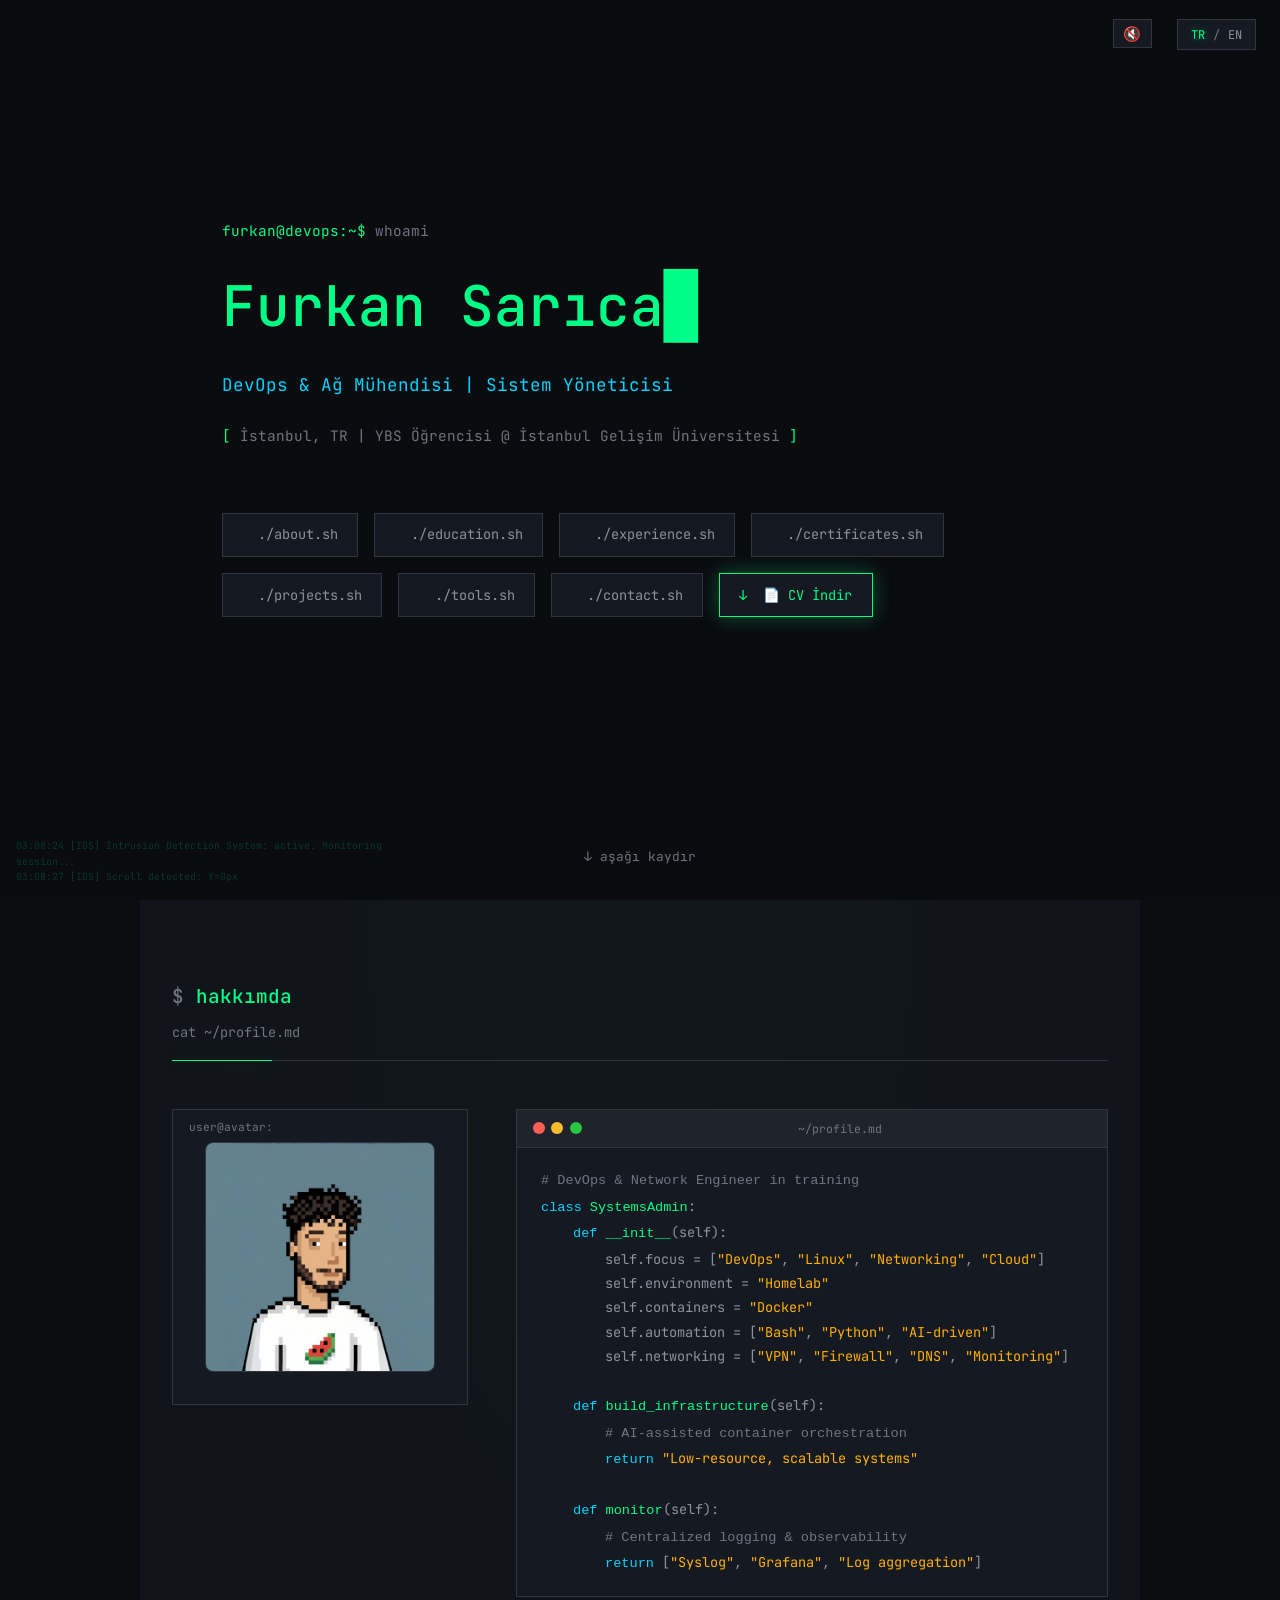
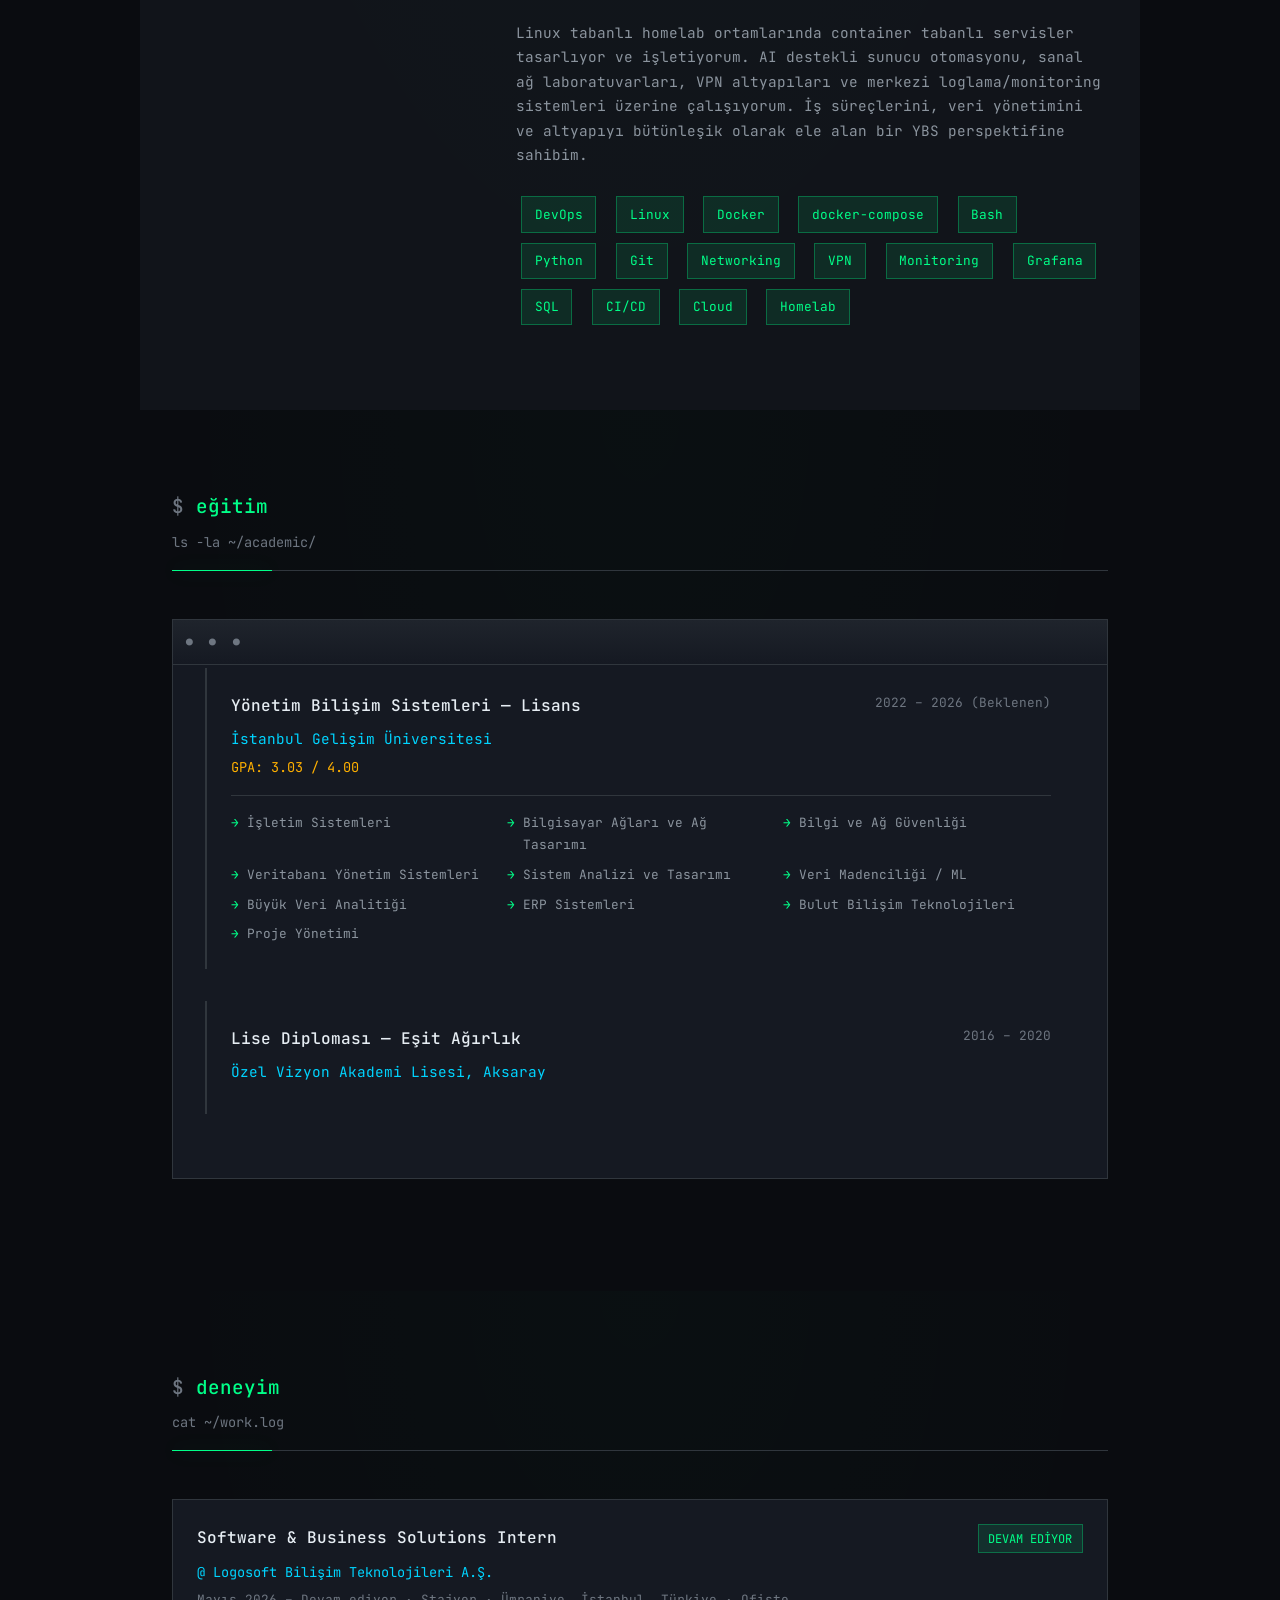
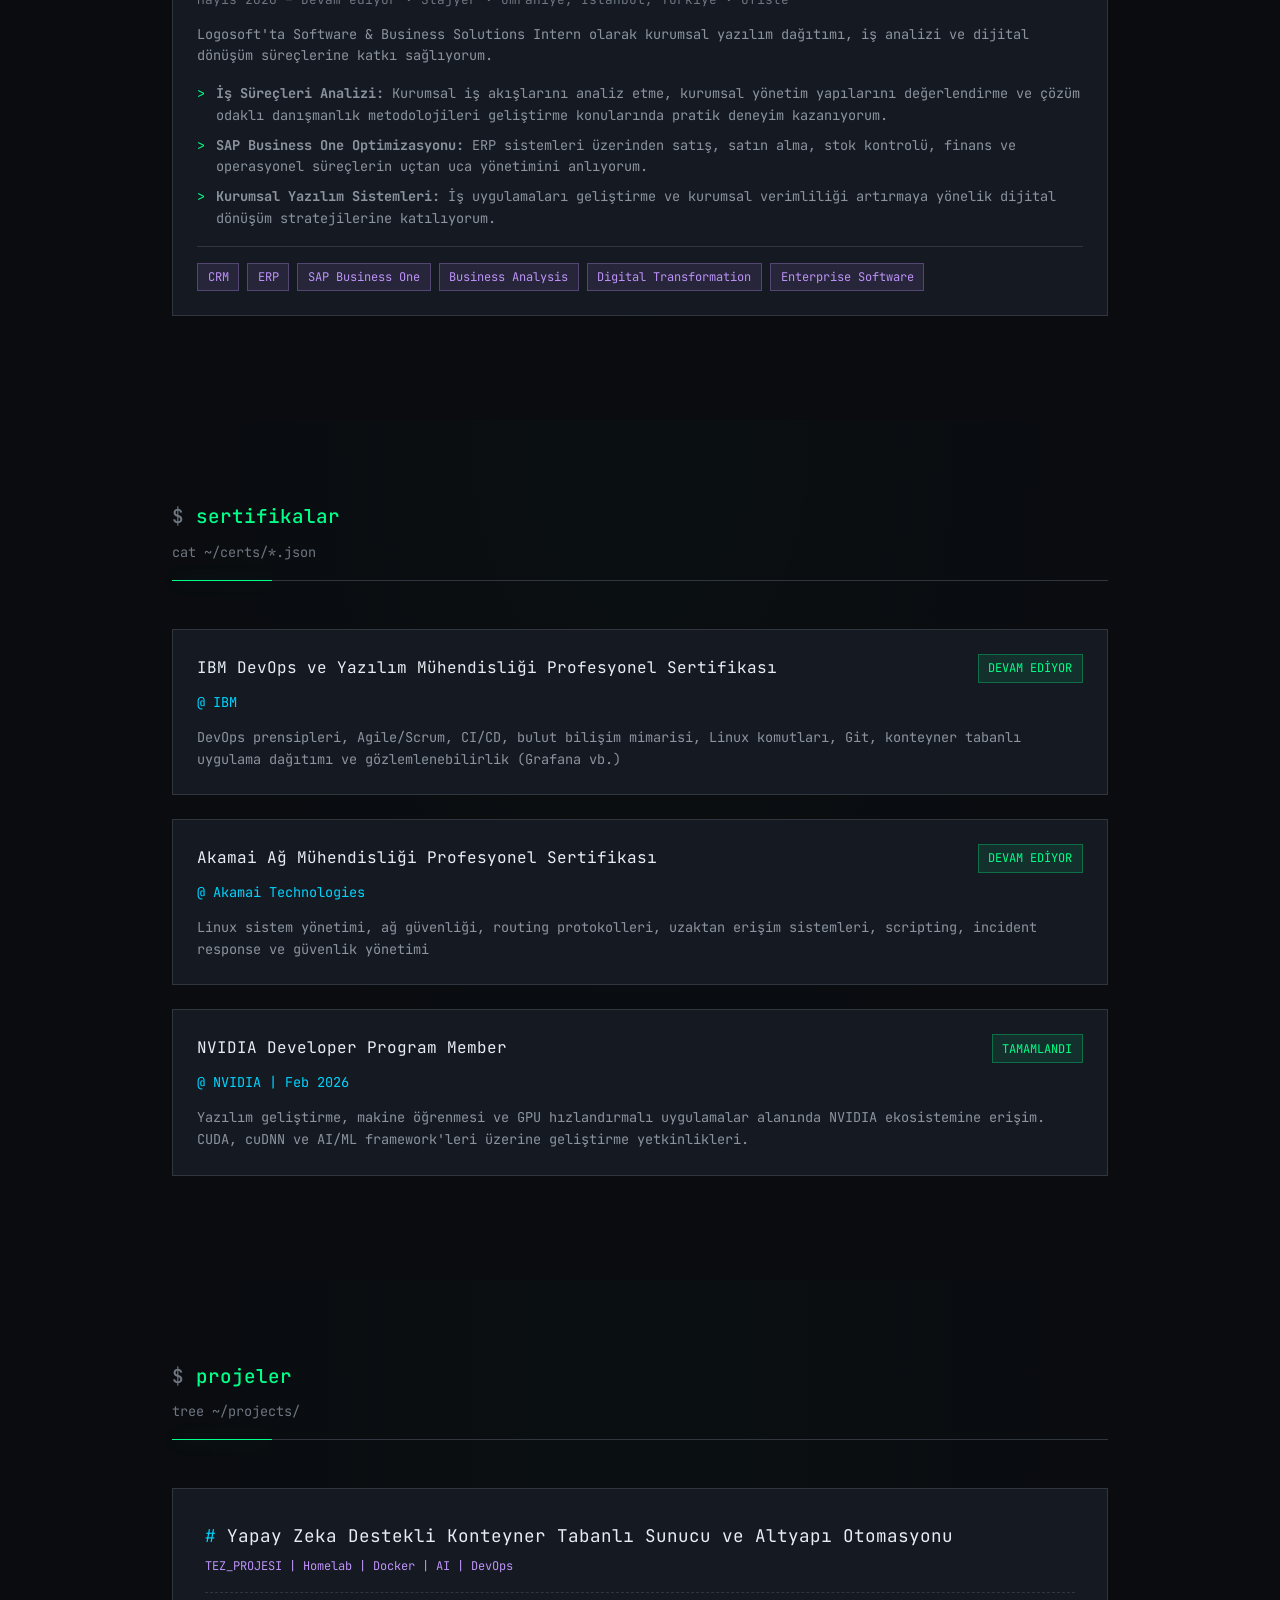
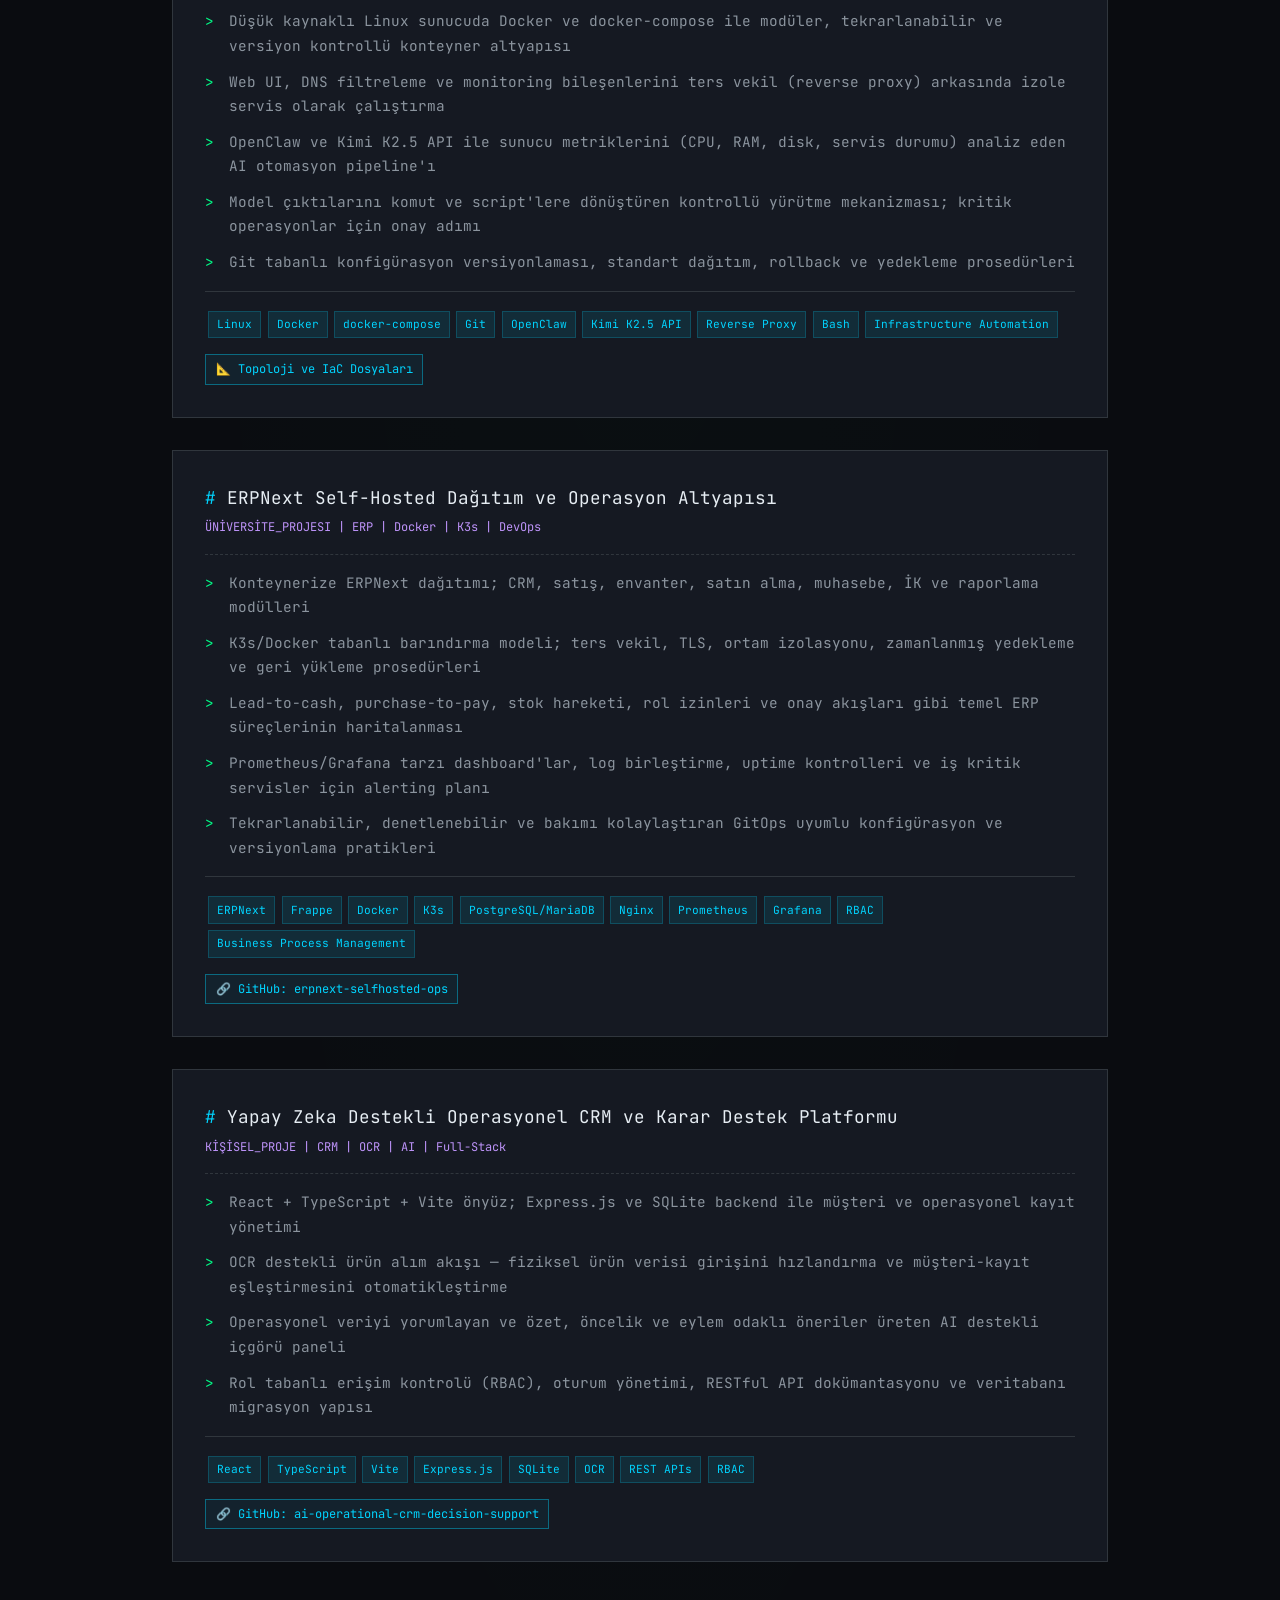
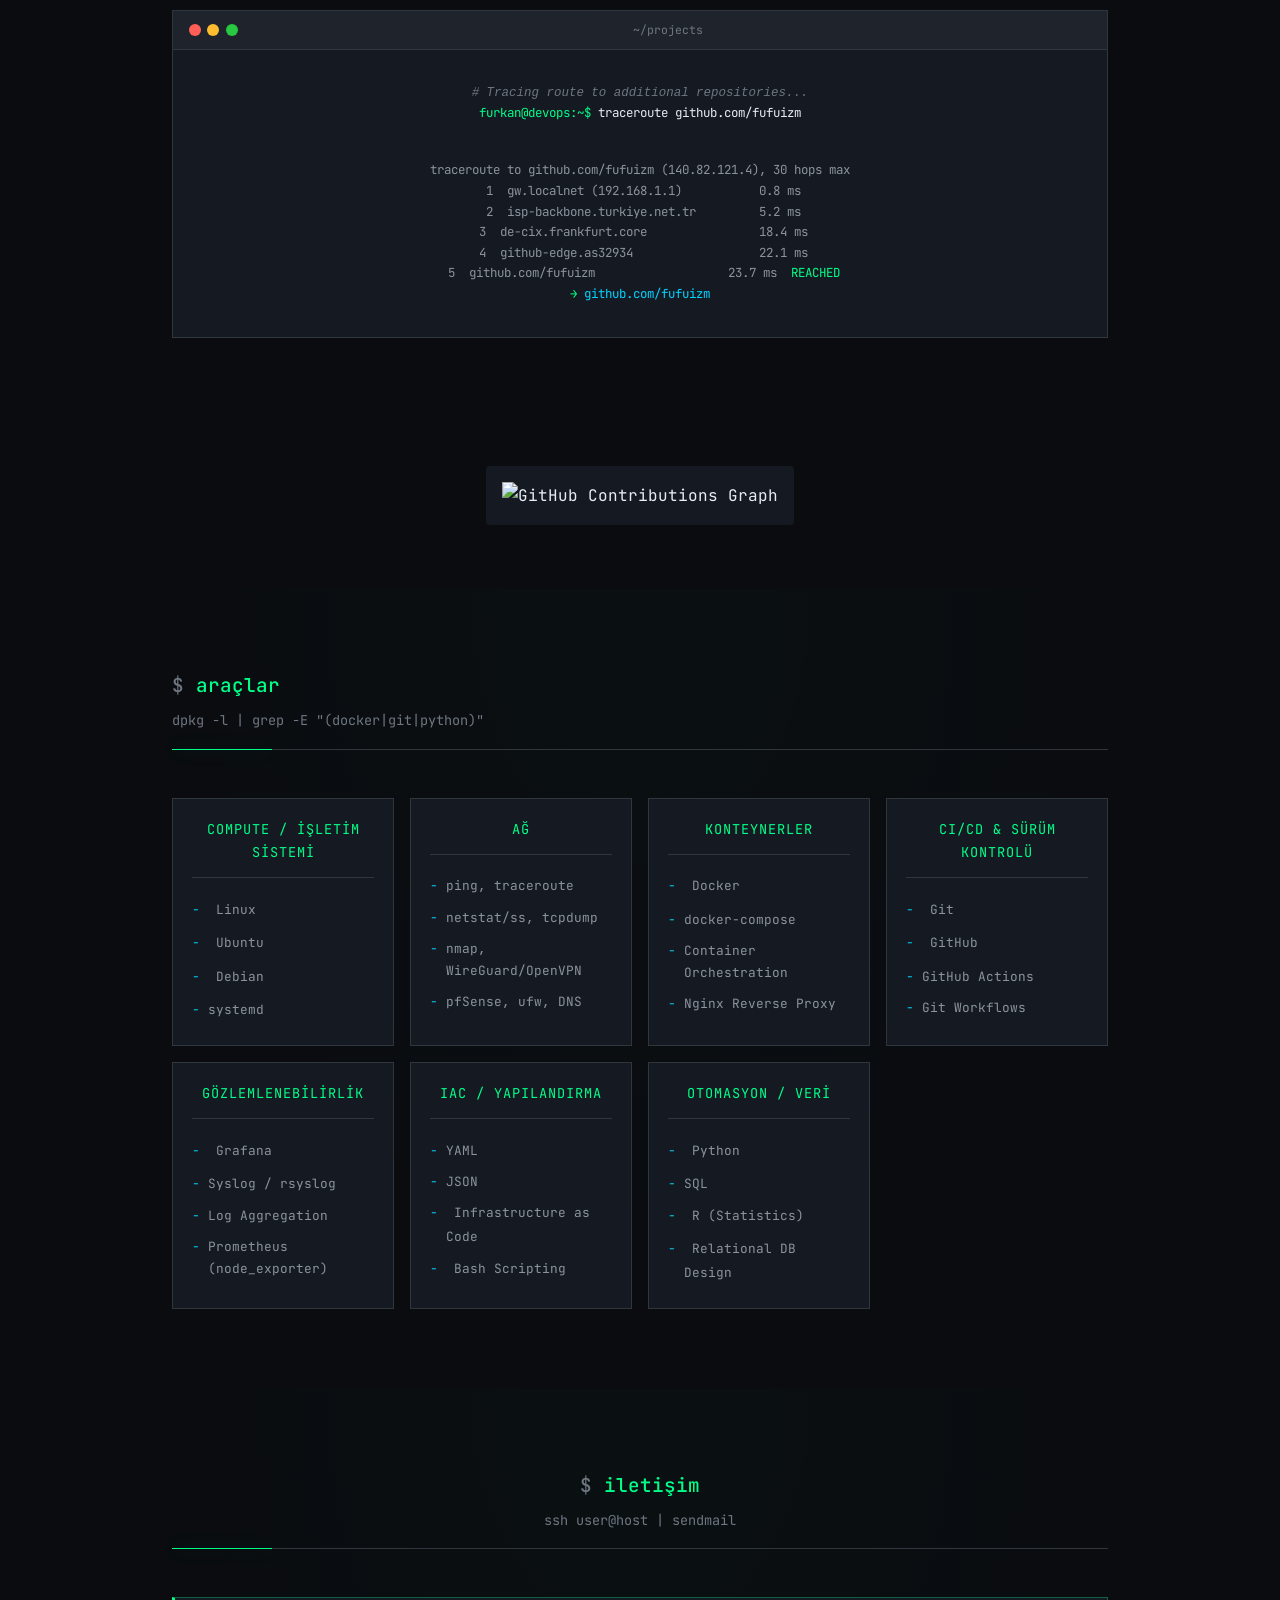
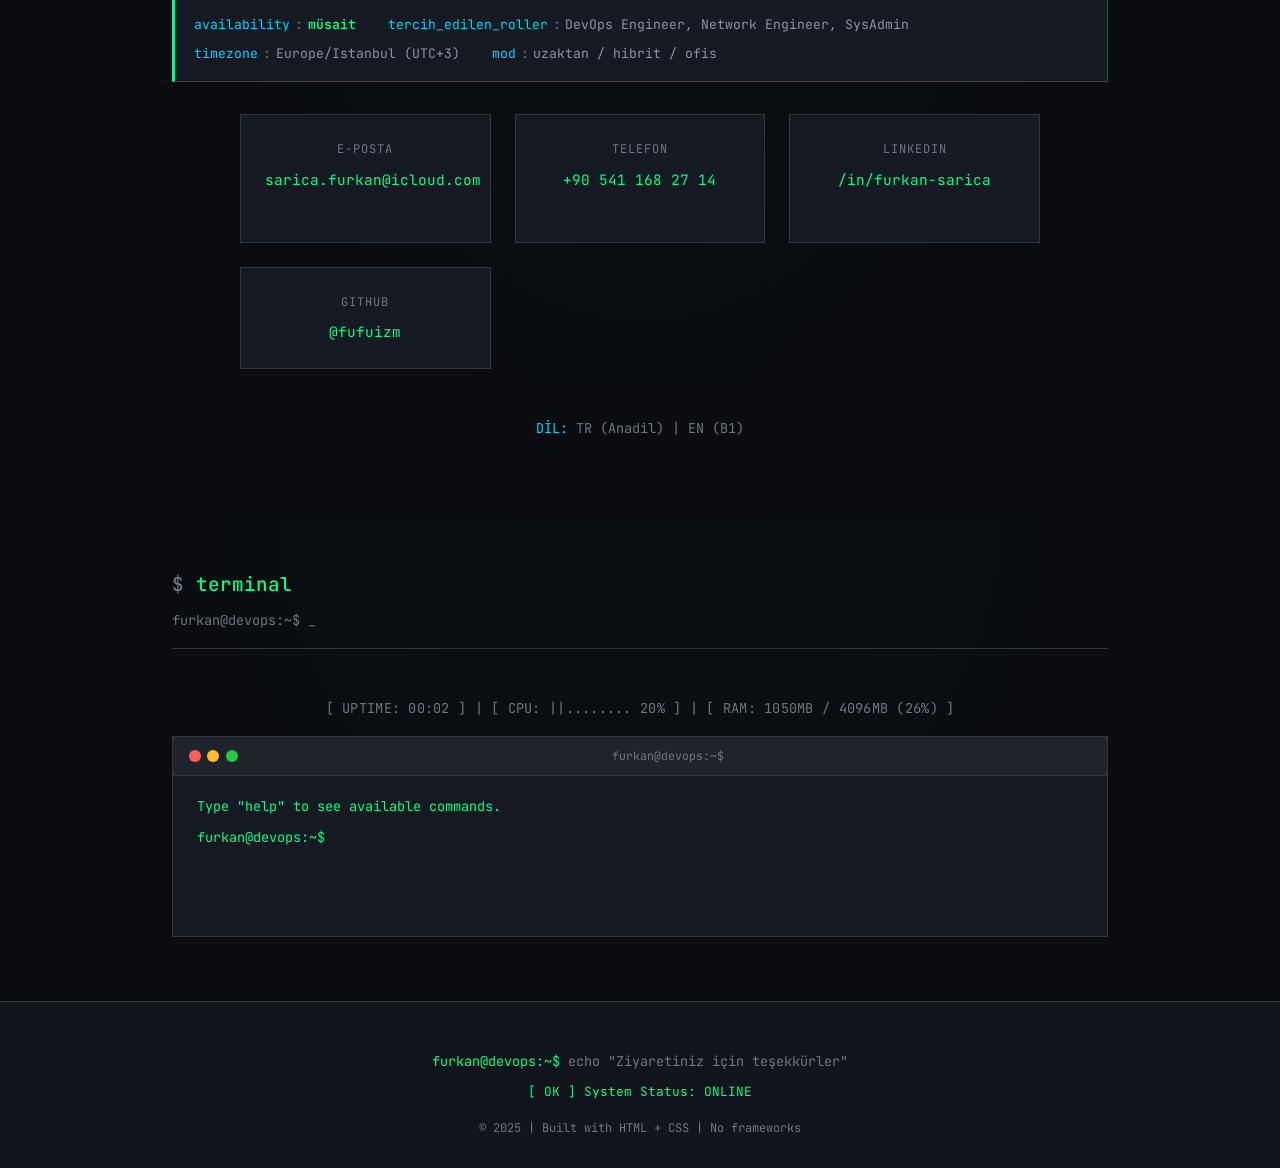
==== commit b6df4d1a: "feat: 10/10 upgrade — scroll progress bar, IntersectionObserver reveals, stagger animations, 3D card" ====
--- a/index.html
+++ b/index.html
@@ -23,6 +23,9 @@
 </head>
 <body class="lang-tr">
 
+<!-- Scroll Progress Bar -->
+<div id="scroll-progress"></div>
+
 <!-- Boot Screen -->
 <div id="boot-screen">
   <div id="boot-log"></div>
@@ -77,7 +80,7 @@
 <main>
 <!-- About Section -->
 <section id="about">
-<div class="section-header">
+<div class="section-header reveal">
 <h2 class="section-title"><span data-lang-tr>hakkımda</span><span data-lang-en>about</span></h2>
 <p class="section-subtitle">cat ~/profile.md</p>
 </div>
@@ -140,14 +143,14 @@
 
 <!-- Education Section -->
 <section id="education">
-<div class="section-header">
+<div class="section-header reveal">
 <h2 class="section-title"><span data-lang-tr>eğitim</span><span data-lang-en>education</span></h2>
 <p class="section-subtitle">ls -la ~/academic/</p>
 </div>
 
 <div class="terminal-card">
 <div class="terminal-content">
-<div class="edu-item">
+<div class="edu-item reveal">
 <div class="edu-header">
 <span class="edu-title">
 <span data-lang-tr>Yönetim Bilişim Sistemleri — Lisans</span>
@@ -188,7 +191,7 @@
 </div>
 </div>
 
-<div class="edu-item">
+<div class="edu-item reveal">
 <div class="edu-header">
 <span class="edu-title">
 <span data-lang-tr>Lise Diploması — Eşit Ağırlık</span>
@@ -203,12 +206,12 @@
 
 <!-- Experience Section -->
 <section id="experience">
-<div class="section-header">
+<div class="section-header reveal">
 <h2 class="section-title"><span data-lang-tr>deneyim</span><span data-lang-en>experience</span></h2>
 <p class="section-subtitle">cat ~/work.log</p>
 </div>
 
-<div class="exp-card">
+<div class="exp-card reveal">
   <div class="exp-header">
     <span class="exp-title">Software &amp; Business Solutions Intern</span>
     <span class="exp-status"><span data-lang-tr>DEVAM EDİYOR</span><span data-lang-en>IN_PROGRESS</span></span>
@@ -247,12 +250,12 @@
 
 <!-- Certificates Section -->
 <section id="certificates">
-<div class="section-header">
+<div class="section-header reveal">
 <h2 class="section-title"><span data-lang-tr>sertifikalar</span><span data-lang-en>certificates</span></h2>
 <p class="section-subtitle">cat ~/certs/*.json</p>
 </div>
 
-<div class="cert-card">
+<div class="cert-card reveal">
 <div class="cert-header">
 <span class="cert-title"><span data-lang-tr>IBM DevOps ve Yazılım Mühendisliği Profesyonel Sertifikası</span><span data-lang-en>IBM DevOps and Software Engineering Professional Certificate</span></span>
 <span class="cert-status"><span data-lang-tr>DEVAM EDİYOR</span><span data-lang-en>IN_PROGRESS</span></span>
@@ -264,7 +267,7 @@
 </div>
 </div>
 
-<div class="cert-card">
+<div class="cert-card reveal">
 <div class="cert-header">
 <span class="cert-title"><span data-lang-tr>Akamai Ağ Mühendisliği Profesyonel Sertifikası</span><span data-lang-en>Akamai Network Engineering Professional Certificate</span></span>
 <span class="cert-status"><span data-lang-tr>DEVAM EDİYOR</span><span data-lang-en>IN_PROGRESS</span></span>
@@ -276,7 +279,7 @@
 </div>
 </div>
 
-<div class="cert-card">
+<div class="cert-card reveal">
 <div class="cert-header">
 <span class="cert-title"><span data-lang-tr>NVIDIA Developer Program Member</span><span data-lang-en>NVIDIA Developer Program Member</span></span>
 <span class="cert-status"><span data-lang-tr>TAMAMLANDI</span><span data-lang-en>COMPLETED</span></span>
@@ -292,13 +295,13 @@
 
 <!-- Projects Section -->
 <section id="projects">
-<div class="section-header">
+<div class="section-header reveal">
 <h2 class="section-title"><span data-lang-tr>projeler</span><span data-lang-en>projects</span></h2>
 <p class="section-subtitle">tree ~/projects/</p>
 </div>
 
 <!-- Project 1: AI Container Infrastructure -->
-<div class="project-card">
+<div class="project-card reveal reveal-delay-1">
 <div class="project-header">
 <div class="project-title"><span data-lang-tr>Yapay Zeka Destekli Konteyner Tabanlı Sunucu ve Altyapı Otomasyonu</span><span data-lang-en>AI-Powered Container-Based Server &amp; Infrastructure Automation</span></div>
 <div class="project-tag"><span data-lang-tr>TEZ_PROJESI | Homelab | Docker | AI | DevOps</span><span data-lang-en>THESIS_PROJECT | Homelab | Docker | AI | DevOps</span></div>
@@ -328,7 +331,7 @@
 </div>
 
 <!-- Project 2: ERPNext -->
-<div class="project-card">
+<div class="project-card reveal reveal-delay-2">
 <div class="project-header">
 <div class="project-title"><span data-lang-tr>ERPNext Self-Hosted Dağıtım ve Operasyon Altyapısı</span><span data-lang-en>ERPNext Self-Hosted Deployment &amp; Operations Architecture</span></div>
 <div class="project-tag"><span data-lang-tr>ÜNİVERSİTE_PROJESI | ERP | Docker | K3s | DevOps</span><span data-lang-en>UNIVERSITY_PROJECT | ERP | Docker | K3s | DevOps</span></div>
@@ -358,7 +361,7 @@
 </div>
 
 <!-- Project 3: AI CRM -->
-<div class="project-card">
+<div class="project-card reveal reveal-delay-3">
 <div class="project-header">
 <div class="project-title"><span data-lang-tr>Yapay Zeka Destekli Operasyonel CRM ve Karar Destek Platformu</span><span data-lang-en>AI-Powered Operational CRM &amp; Decision Support Platform</span></div>
 <div class="project-tag"><span data-lang-tr>KİŞİSEL_PROJE | CRM | OCR | AI | Full-Stack</span><span data-lang-en>PERSONAL_PROJECT | CRM | OCR | AI | Full-Stack</span></div>
@@ -415,12 +418,12 @@
 
 <!-- Tools Section -->
 <section id="tools">
-<div class="section-header">
+<div class="section-header reveal">
 <h2 class="section-title"><span data-lang-tr>araçlar</span><span data-lang-en>tools</span></h2>
 <p class="section-subtitle">dpkg -l | grep -E "(docker|git|python)"</p>
 </div>
 
-<div class="tools-grid">
+<div class="tools-grid stagger-children">
 
 <div class="tool-box">
   <div class="tool-header">
@@ -513,13 +516,13 @@
 
 <!-- Contact Section -->
 <section id="contact">
-<div class="section-header">
+<div class="section-header reveal">
 <h2 class="section-title"><span data-lang-tr>iletişim</span><span data-lang-en>contact</span></h2>
 <p class="section-subtitle">ssh user@host | sendmail</p>
 </div>
 
 <!-- Availability Banner -->
-<div class="availability-banner">
+<div class="availability-banner reveal">
   <div class="avail-row">
     <span class="avail-key">availability</span><span class="avail-sep">:</span>
     <span class="avail-val open"><span data-lang-tr>müsait</span><span data-lang-en>open</span></span>
@@ -538,7 +541,7 @@
   </div>
 </div>
 
-<div class="contact-grid">
+<div class="contact-grid stagger-children">
 <a href="mailto:sarica.furkan@icloud.com?subject=Portfolio%20%C4%B0leti%C5%9Fim" class="contact-item" data-copy="sarica.furkan@icloud.com">
 <div class="contact-label"><span data-lang-tr>E-POSTA</span><span data-lang-en>EMAIL</span></div>
 <div class="contact-value">sarica.furkan@icloud.com<span class="contact-copy-badge"><span data-lang-tr>[ Kopyala ]</span><span data-lang-en>[ Copy ]</span></span></div>
@@ -3198,6 +3201,66 @@
     });
 }());
 
+// ===== 10/10 Upgrade: Scroll Animations =====
+(function () {
+    // Scroll Progress Bar
+    var scrollProgress = document.getElementById('scroll-progress');
+    function updateScrollProgress() {
+        if (!scrollProgress) return;
+        var scrollTop = window.pageYOffset || document.documentElement.scrollTop;
+        var scrollHeight = document.documentElement.scrollHeight - document.documentElement.clientHeight;
+        var progress = scrollHeight > 0 ? (scrollTop / scrollHeight) * 100 : 0;
+        scrollProgress.style.width = progress + '%';
+    }
+    
+    window.addEventListener('scroll', updateScrollProgress, { passive: true });
+    
+    // Intersection Observer for reveal animations
+    var revealObserver = new IntersectionObserver(function (entries) {
+        entries.forEach(function(entry) {
+            if (entry.isIntersecting) {
+                entry.target.classList.add('visible');
+                // Handle stagger children
+                if (entry.target.classList.contains('stagger-children')) {
+                    entry.target.classList.add('visible');
+                }
+                revealObserver.unobserve(entry.target);
+            }
+        });
+    }, { 
+        threshold: 0.1, 
+        rootMargin: '0px 0px -50px 0px' 
+    });
+    
+    document.querySelectorAll('.reveal, .stagger-children').forEach(function(el) {
+        revealObserver.observe(el);
+    });
+    
+    // Hero decode effect after boot
+    function activateHeroDecode() {
+        var typing = document.querySelector('.hero h1 .typing');
+        if (typing) {
+            typing.classList.add('decode-active');
+        }
+    }
+    
+    // Trigger hero decode after boot screen fades
+    var bootScreen = document.getElementById('boot-screen');
+    if (bootScreen) {
+        var bootObserver = new MutationObserver(function(mutations) {
+            mutations.forEach(function(mutation) {
+                if (bootScreen.classList.contains('fade-out')) {
+                    setTimeout(activateHeroDecode, 300);
+                    bootObserver.disconnect();
+                }
+            });
+        });
+        bootObserver.observe(bootScreen, { attributes: true, attributeFilter: ['class'] });
+    } else {
+        setTimeout(activateHeroDecode, 1500);
+    }
+}());
+
 </script>
 
 </body>
--- a/style.css
+++ b/style.css
@@ -2109,4 +2109,266 @@
 .term-footer a { color: var(--accent-cyan); text-decoration: none; }
 .term-footer a:hover { color: var(--terminal-green); text-decoration: underline; }
 
-
+/* ===== 10/10 UPGRADES ===== */
+
+/* Scroll-triggered Reveal Animations */
+.reveal {
+    opacity: 0;
+    transform: translateY(40px);
+    transition: opacity 0.7s cubic-bezier(0.22, 1, 0.36, 1),
+                transform 0.7s cubic-bezier(0.22, 1, 0.36, 1);
+}
+
+.reveal.visible {
+    opacity: 1;
+    transform: translateY(0);
+}
+
+.reveal-delay-1 { transition-delay: 0.1s; }
+.reveal-delay-2 { transition-delay: 0.2s; }
+.reveal-delay-3 { transition-delay: 0.3s; }
+.reveal-delay-4 { transition-delay: 0.4s; }
+.reveal-delay-5 { transition-delay: 0.5s; }
+
+/* Stagger children inside grids/lists */
+.stagger-children > * {
+    opacity: 0;
+    transform: translateY(25px);
+    transition: opacity 0.5s ease, transform 0.5s ease;
+}
+
+.stagger-children.visible > *:nth-child(1) { opacity: 1; transform: translateY(0); transition-delay: 0.05s; }
+.stagger-children.visible > *:nth-child(2) { opacity: 1; transform: translateY(0); transition-delay: 0.1s; }
+.stagger-children.visible > *:nth-child(3) { opacity: 1; transform: translateY(0); transition-delay: 0.15s; }
+.stagger-children.visible > *:nth-child(4) { opacity: 1; transform: translateY(0); transition-delay: 0.2s; }
+.stagger-children.visible > *:nth-child(5) { opacity: 1; transform: translateY(0); transition-delay: 0.25s; }
+.stagger-children.visible > *:nth-child(6) { opacity: 1; transform: translateY(0); transition-delay: 0.3s; }
+.stagger-children.visible > *:nth-child(7) { opacity: 1; transform: translateY(0); transition-delay: 0.35s; }
+.stagger-children.visible > *:nth-child(8) { opacity: 1; transform: translateY(0); transition-delay: 0.4s; }
+
+/* Project Card 3D Hover */
+.project-card {
+    transform-style: preserve-3d;
+    perspective: 1000px;
+    transition: transform 0.4s cubic-bezier(0.22, 1, 0.36, 1),
+                box-shadow 0.4s ease,
+                border-color 0.3s ease;
+}
+
+.project-card:hover {
+    transform: translateY(-8px) rotateX(2deg);
+    box-shadow: 0 20px 60px rgba(0, 212, 255, 0.08),
+                0 0 40px rgba(0, 212, 255, 0.05),
+                inset 0 1px 0 rgba(255,255,255,0.05);
+    border-color: var(--accent-cyan);
+}
+
+/* Skill Tag Micro-animation */
+.skill-tag {
+    transition: all 0.3s cubic-bezier(0.22, 1, 0.36, 1);
+}
+
+.skill-tag:hover {
+    transform: scale(1.08) translateY(-2px);
+    box-shadow: 0 4px 15px rgba(0, 255, 136, 0.3);
+}
+
+/* Terminal Card Glow on Hover */
+.terminal-card {
+    transition: border-color 0.3s ease, box-shadow 0.4s ease;
+}
+
+.terminal-card:hover {
+    border-color: var(--terminal-green);
+    box-shadow: 0 0 40px rgba(0, 255, 136, 0.08);
+}
+
+/* Hero Title Decode Glitch Effect */
+.hero h1 .typing {
+    position: relative;
+    display: inline-block;
+}
+
+@keyframes glitch-decode {
+    0%   { opacity: 0; clip-path: inset(0 100% 0 0); }
+    20%  { opacity: 1; clip-path: inset(0 80% 0 0); transform: skewX(-5deg); }
+    40%  { clip-path: inset(0 50% 0 0); transform: skewX(3deg); }
+    60%  { clip-path: inset(0 25% 0 0); transform: skewX(-2deg); }
+    80%  { clip-path: inset(0 5% 0 0); transform: skewX(1deg); }
+    100% { clip-path: inset(0 0 0 0); transform: skewX(0); }
+}
+
+.hero h1 .typing.decode-active {
+    animation: glitch-decode 0.8s cubic-bezier(0.22, 1, 0.36, 1) forwards;
+}
+
+/* Section divider animated line */
+.section-header::after {
+    width: 0;
+    transition: width 0.8s cubic-bezier(0.22, 1, 0.36, 1);
+}
+
+.section-header.visible::after {
+    width: 100px;
+}
+
+/* Cert Card Entrance Stagger */
+.cert-card {
+    opacity: 0;
+    transform: translateX(-20px);
+    transition: opacity 0.5s ease, transform 0.5s ease, border-color 0.3s, box-shadow 0.3s;
+}
+
+.cert-card.visible {
+    opacity: 1;
+    transform: translateX(0);
+}
+
+/* Exp Card Entrance */
+.exp-card {
+    opacity: 0;
+    transform: translateY(20px);
+    transition: opacity 0.5s ease, transform 0.5s ease, border-color 0.3s, box-shadow 0.3s;
+}
+
+.exp-card.visible {
+    opacity: 1;
+    transform: translateY(0);
+}
+
+/* Tool Box Stagger */
+.tool-box {
+    opacity: 0;
+    transform: scale(0.95);
+    transition: opacity 0.4s ease, transform 0.4s ease, border-color 0.3s, box-shadow 0.3s;
+}
+
+.tool-box.visible {
+    opacity: 1;
+    transform: scale(1);
+}
+
+/* Contact Item Stagger */
+.contact-item {
+    opacity: 0;
+    transform: translateY(15px);
+    transition: opacity 0.4s ease, transform 0.4s ease, border-color 0.3s, box-shadow 0.3s;
+}
+
+.contact-item.visible {
+    opacity: 1;
+    transform: translateY(0);
+}
+
+/* Scroll Progress Bar */
+#scroll-progress {
+    position: fixed;
+    top: 0;
+    left: 0;
+    height: 2px;
+    background: linear-gradient(90deg, var(--terminal-green), var(--accent-cyan));
+    box-shadow: 0 0 10px var(--terminal-green);
+    z-index: 10001;
+    width: 0%;
+    transition: width 0.1s linear;
+}
+
+/* Enhanced Scanline Flicker */
+@keyframes scanline-flicker {
+    0%, 100% { opacity: 0.5; }
+    50% { opacity: 0.45; }
+}
+
+body::before {
+    animation: scanline-flicker 4s ease-in-out infinite;
+}
+
+/* Link Underline Slide Effect */
+.project-title a,
+.artifact-btn {
+    position: relative;
+}
+
+/* Matrix Rain Enhancement */
+#matrix-rain {
+    transition: opacity 1s ease;
+}
+
+/* Pulse effect for running indicators */
+@keyframes soft-pulse {
+    0%, 100% { opacity: 1; }
+    50% { opacity: 0.6; }
+}
+
+.cert-status, .exp-status {
+    animation: soft-pulse 3s ease-in-out infinite;
+}
+
+/* Hero Nav Enhanced Hover */
+.hero-nav a {
+    transition: all 0.3s cubic-bezier(0.22, 1, 0.36, 1);
+}
+
+.hero-nav a:hover {
+    transform: translateX(8px) scale(1.02);
+    box-shadow: var(--glow);
+}
+
+/* Terminal window hover lift */
+.terminal-window {
+    transition: transform 0.3s ease, box-shadow 0.3s ease;
+}
+
+.terminal-window:hover {
+    transform: translateY(-3px);
+    box-shadow: 0 10px 30px rgba(0,0,0,0.3);
+}
+
+/* Subtle parallax-ready backgrounds */
+section {
+    position: relative;
+}
+
+section::before {
+    content: '';
+    position: absolute;
+    inset: 0;
+    background: radial-gradient(ellipse at 50% 0%, rgba(0,255,136,0.015) 0%, transparent 70%);
+    pointer-events: none;
+    z-index: 0;
+}
+
+section > * {
+    position: relative;
+    z-index: 1;
+}
+
+/* Boot screen enhanced fade */
+#boot-screen.fade-out {
+    opacity: 0;
+    pointer-events: none;
+}
+
+/* Availability banner entrance */
+.availability-banner {
+    opacity: 0;
+    transform: translateY(10px);
+    transition: opacity 0.5s ease, transform 0.5s ease;
+}
+
+.availability-banner.visible {
+    opacity: 1;
+    transform: translateY(0);
+}
+
+/* Edu item stagger */
+.edu-item {
+    opacity: 0;
+    transform: translateX(-15px);
+    transition: opacity 0.4s ease, transform 0.4s ease, border-color 0.3s;
+}
+
+.edu-item.visible {
+    opacity: 1;
+    transform: translateX(0);
+}
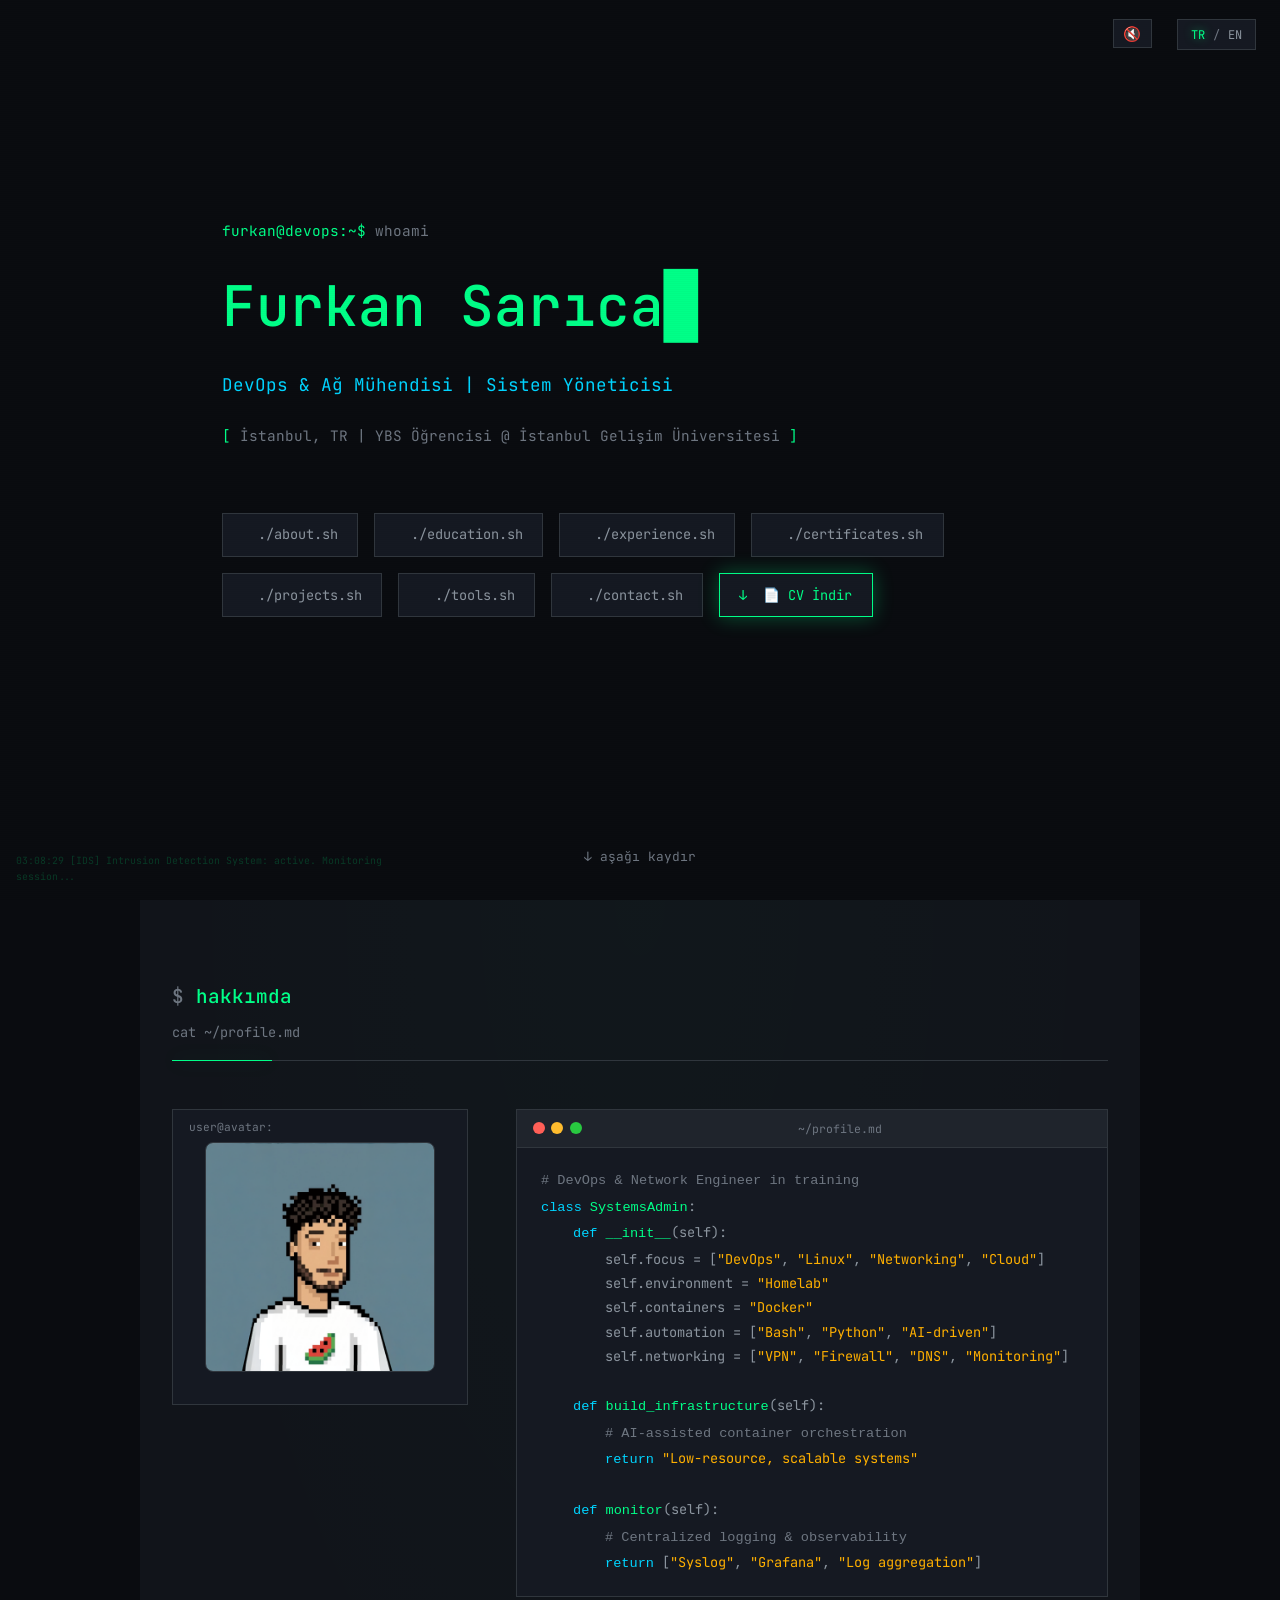
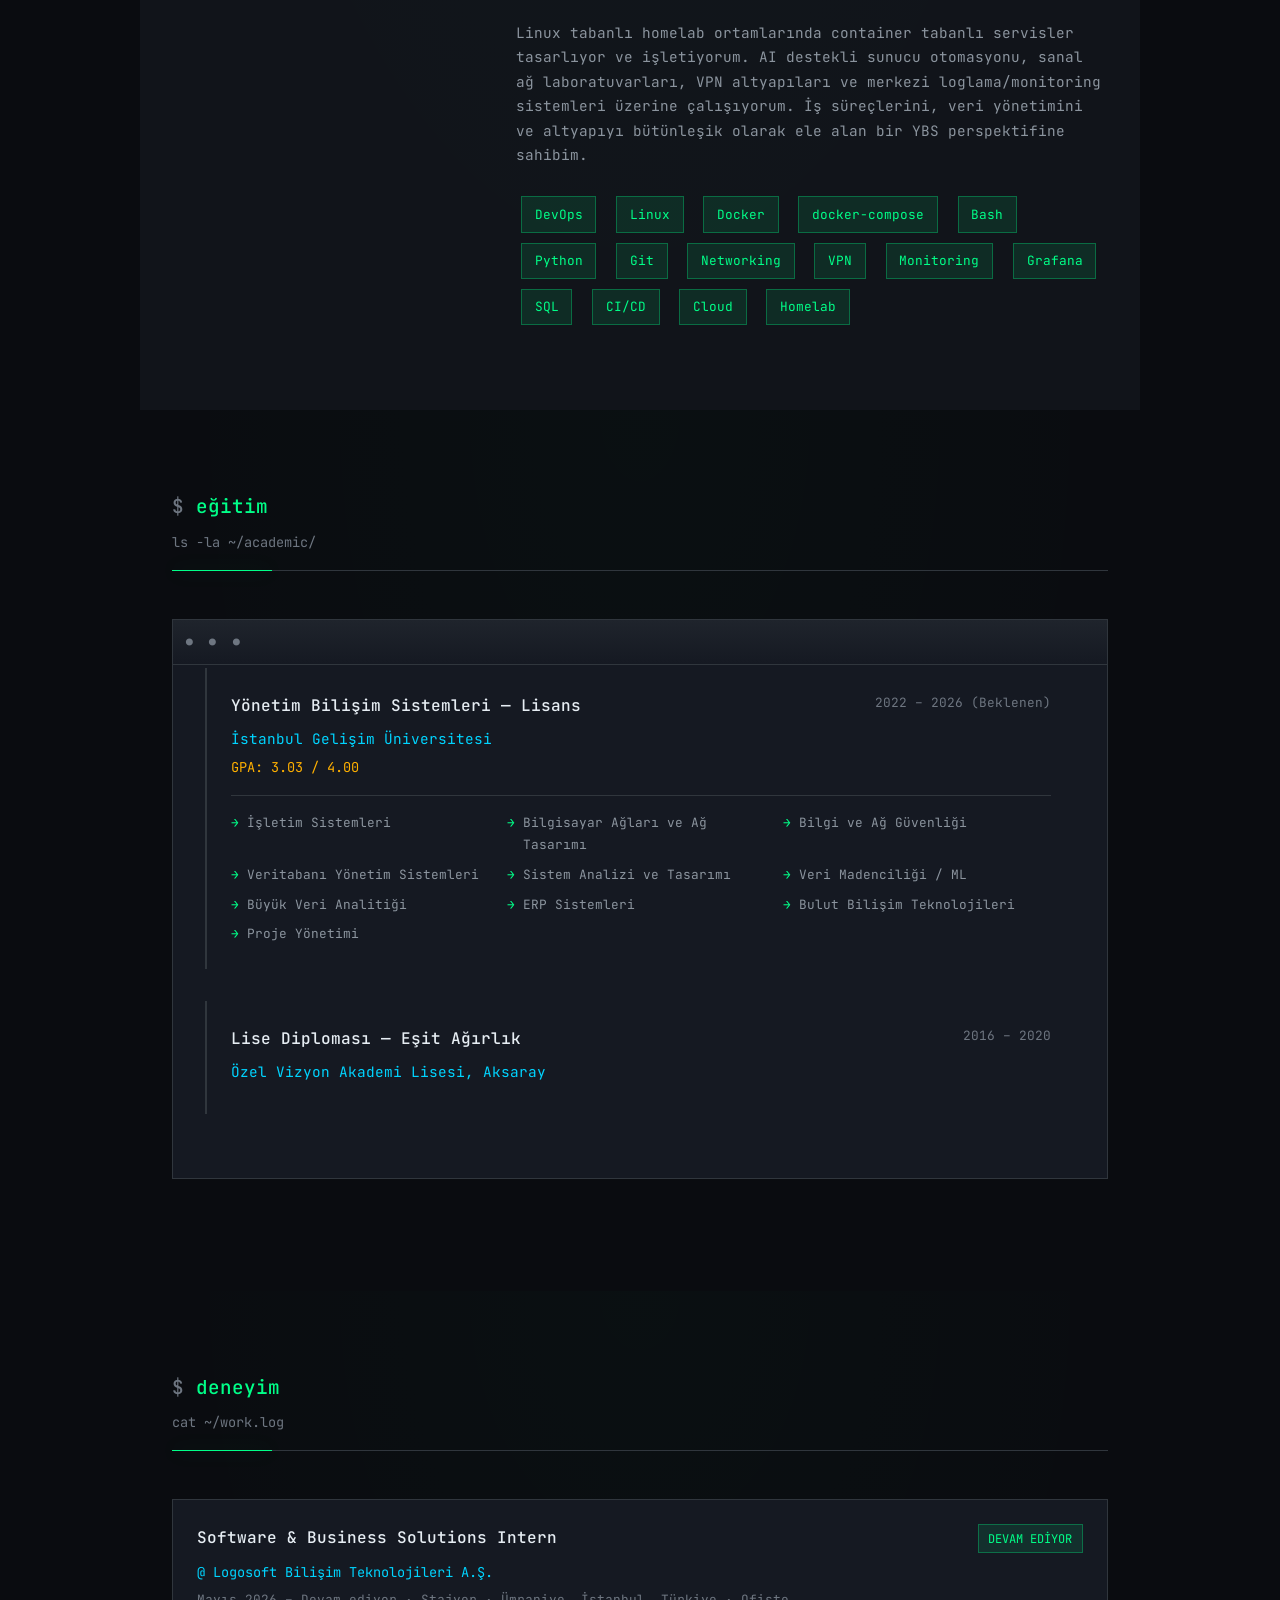
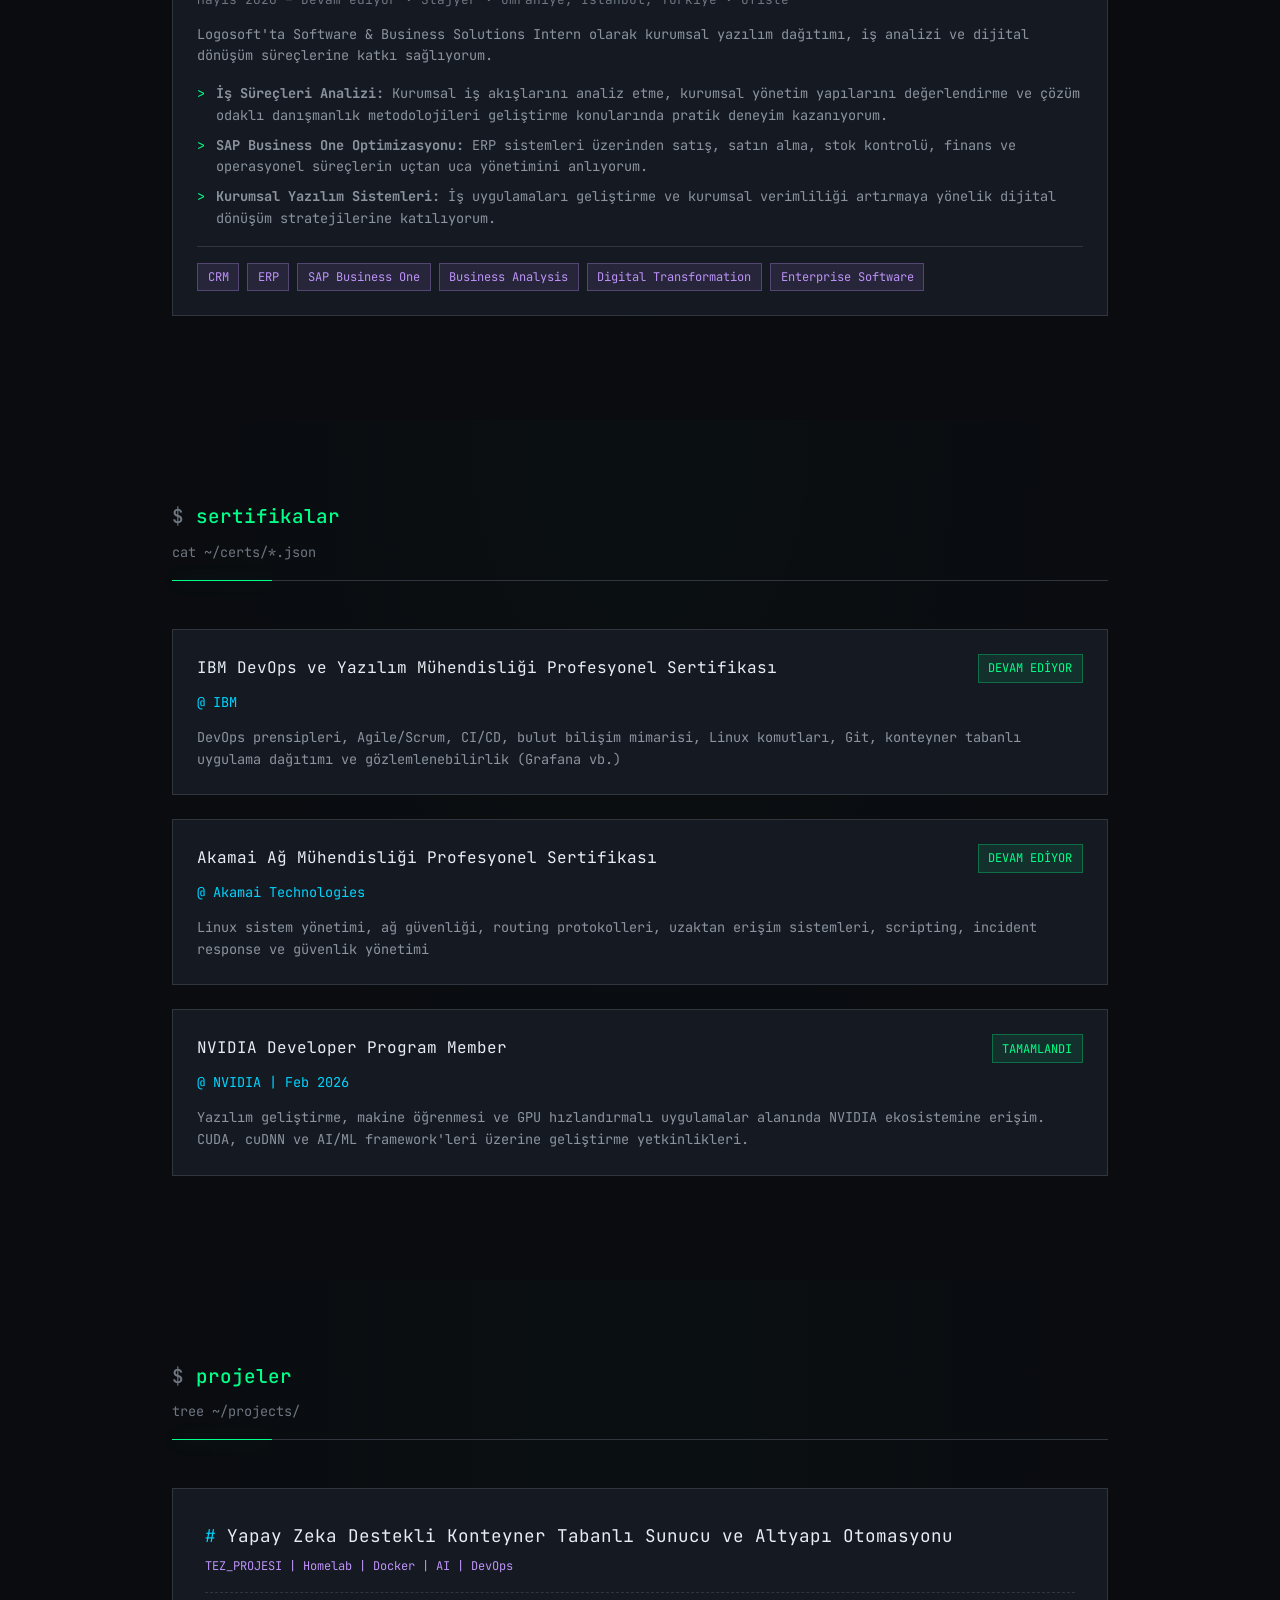
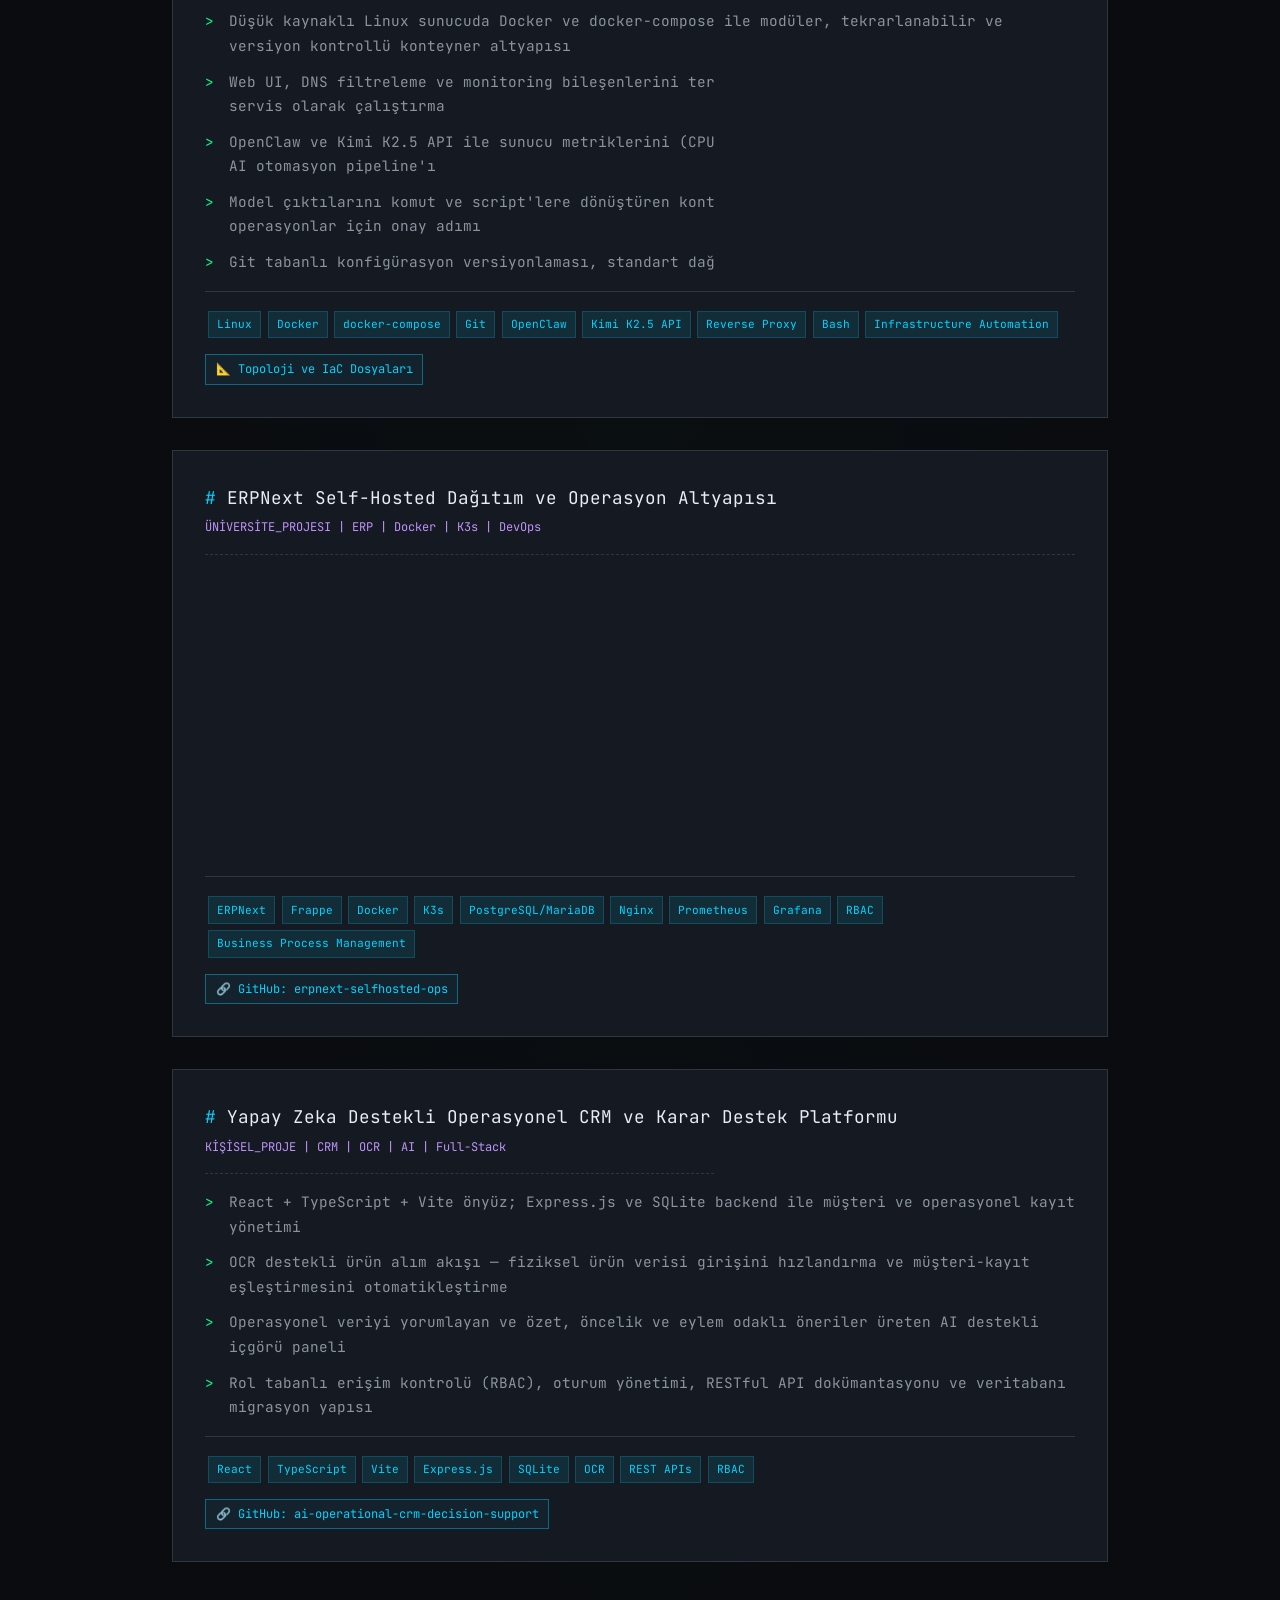
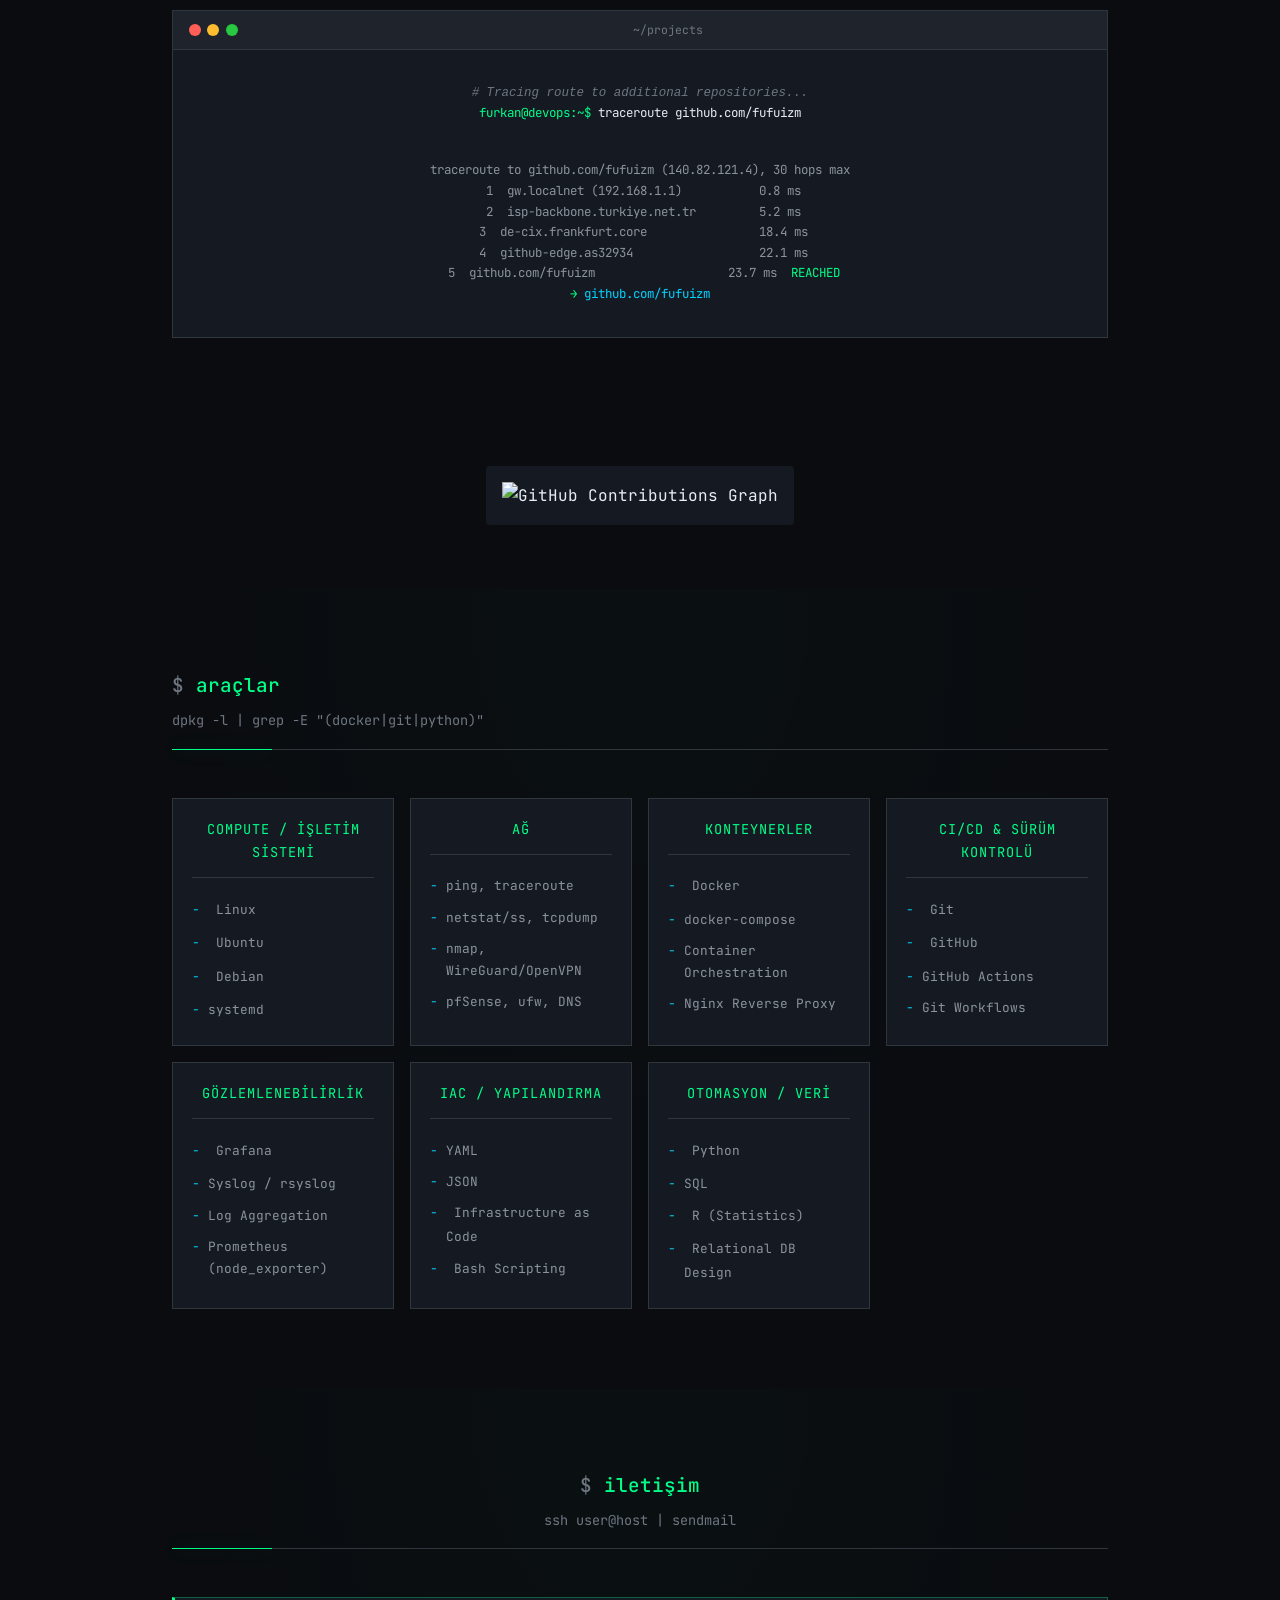
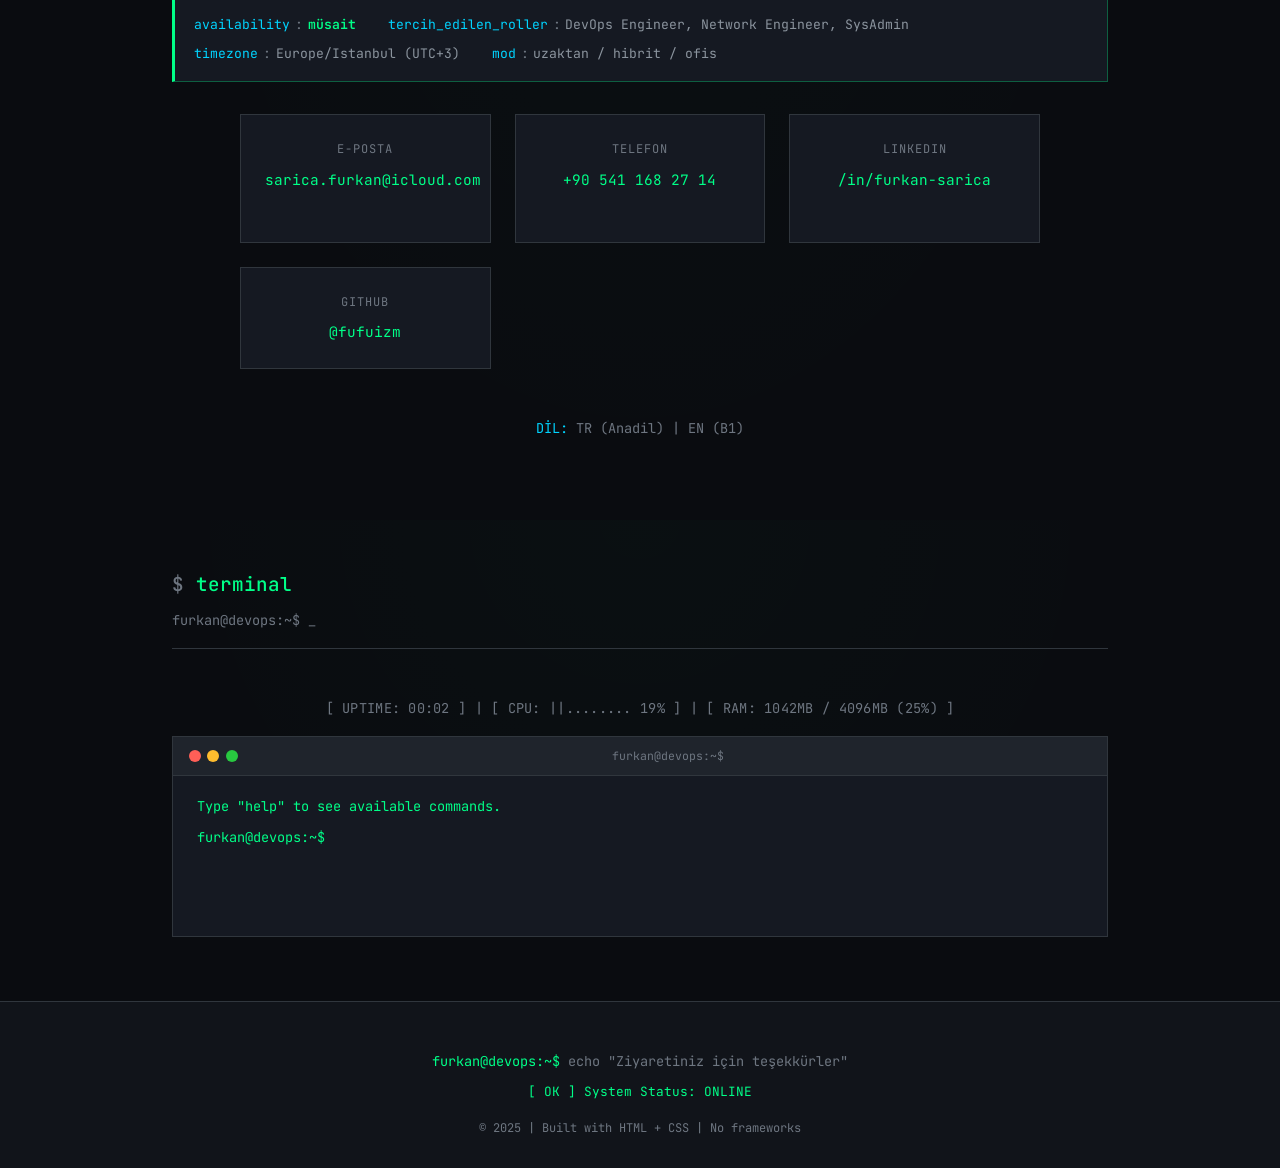
==== commit 8729f439: "feat: 10/10 polish — terminal fake commands (whoami, ls skills/, cat experience.txt, ping), ASCII ne" ====
--- a/index.html
+++ b/index.html
@@ -1459,7 +1459,17 @@
                 document.body.classList.remove('root-mode');
                 stopMatrixRain();
             }
-        } else if (c === 'whoami' || c === 'ip a' || c === 'ifconfig') {
+        } else if (c === 'whoami') {
+            addLine('furkan', 'ok');
+            addLine('  Role: DevOps & Network Engineer');
+            addLine('  Company: Logosoft Bilişim Teknolojileri A.Ş. (Stajyer)');
+            addLine('  Location: Ümraniye, İstanbul, Türkiye');
+            addLine('  Uptime: 22 years, 365 days, 14 hours');
+            addLine('  Shell: /bin/zsh (oh-my-zsh + powerlevel10k)');
+            addLine('');
+            addLine('  Skills: Docker, Kubernetes, Linux, Networking, CI/CD, Python, Bash, Nginx,');
+            addLine('           Grafana, Prometheus, SAP Business One, ERP, CRM, AI/ML');
+        } else if (c === 'ip a' || c === 'ifconfig') {
             fetchIpAndPrint();
         } else if (c === 'pwd') {
             addLine(currentDir);
@@ -1472,6 +1482,63 @@
             } else {
                 addLine(contents.join('  '));
             }
+        } else if (c === 'ls skills/' || c === 'ls skills') {
+            addLine('[Network & Security]');
+            addLine('  TCP/IP  VLAN  VPN  WireGuard  pfSense  Nmap  Firewall  IDS/IPS');
+            addLine('');
+            addLine('[DevOps & Containers]');
+            addLine('  Docker  Kubernetes  Helm  CI/CD  GitHub Actions  GitLab  Jenkins');
+            addLine('');
+            addLine('[Cloud & Infrastructure]');
+            addLine('  AWS  Azure  GCP  Terraform  Ansible  Nginx  HAProxy  Load Balancing');
+            addLine('');
+            addLine('[Monitoring & Observability]');
+            addLine('  Grafana  Prometheus  ELK  Zabbix  PRTG  Log Management');
+            addLine('');
+            addLine('[Development]');
+            addLine('  Python  Bash  JavaScript  TypeScript  React  Node.js  SQL  NoSQL');
+            addLine('');
+            addLine('[Business Systems]');
+            addLine('  SAP Business One  ERP  CRM  Digital Transformation  Business Analysis');
+        } else if (c === 'cat experience.txt' || c === 'cat experience') {
+            addLine('=== EXPERIENCE.LOG ===');
+            addLine('');
+            addLine('[2026-05 -- Present] Logosoft Bilişim Teknolojileri A.Ş.');
+            addLine('Position: Software & Business Solutions Intern');
+            addLine('Location: Ümraniye, İstanbul, Türkiye (Ofiste)');
+            addLine('Status: DEVAM EDİYOR');
+            addLine('');
+            addLine('Responsibilities:');
+            addLine('  • Kurumsal yazılım dağıtımı ve entegrasyon');
+            addLine('  • SAP Business One modül yapılandırma');
+            addLine('  • İş analizi ve dijital dönüşüm süreçleri');
+            addLine('  • CRM/ERP sistem yönetimi');
+            addLine('');
+            addLine('Skills Gained: CRM, ERP, SAP B1, Business Analysis,');
+            addLine('                Digital Transformation, Enterprise Software');
+            addLine('');
+            addLine('--- EOF ---');
+        } else if (c === 'ping logosoft.com.tr' || c === 'ping logosoft') {
+            (function() {
+                var lines = [
+                    'PING logosoft.com.tr (185.122.201.35) 56(84) bytes of data.',
+                    '64 bytes from 185.122.201.35: icmp_seq=1 ttl=57 time=12.4 ms',
+                    '64 bytes from 185.122.201.35: icmp_seq=2 ttl=57 time=11.8 ms',
+                    '64 bytes from 185.122.201.35: icmp_seq=3 ttl=57 time=12.1 ms',
+                    '64 bytes from 185.122.201.35: icmp_seq=4 ttl=57 time=11.9 ms',
+                    '',
+                    '--- logosoft.com.tr ping statistics ---',
+                    '4 packets transmitted, 4 received, 0% packet loss, time 3004ms',
+                    'rtt min/avg/max/mdev = 11.800/12.050/12.400/0.240 ms',
+                    '',
+                    '[INFO] Target is ONLINE and responsive. Enterprise infrastructure healthy.'
+                ];
+                var i = 0;
+                var iv = setInterval(function() {
+                    if (i < lines.length) { addLine(lines[i++], lines[i-1].indexOf('ONLINE') !== -1 ? 'ok' : ''); }
+                    else { clearInterval(iv); }
+                }, 200);
+            }());
         } else if (c === 'cd' || c === 'cd ~') {
             currentDir = '/home/furkan';
             updatePrompt();
@@ -3215,7 +3282,8 @@
     
     window.addEventListener('scroll', updateScrollProgress, { passive: true });
     
-    // Intersection Observer for reveal animations
+    // Intersection Observer for reveal animations + per-section typing sounds
+    var revealedSections = new Set();
     var revealObserver = new IntersectionObserver(function (entries) {
         entries.forEach(function(entry) {
             if (entry.isIntersecting) {
@@ -3223,6 +3291,11 @@
                 // Handle stagger children
                 if (entry.target.classList.contains('stagger-children')) {
                     entry.target.classList.add('visible');
+                }
+                // Play typing sound for section headers (once per section)
+                if (entry.target.classList.contains('section-header') && window.playClick && !revealedSections.has(entry.target.id)) {
+                    window.playClick();
+                    revealedSections.add(entry.target.id);
                 }
                 revealObserver.unobserve(entry.target);
             }
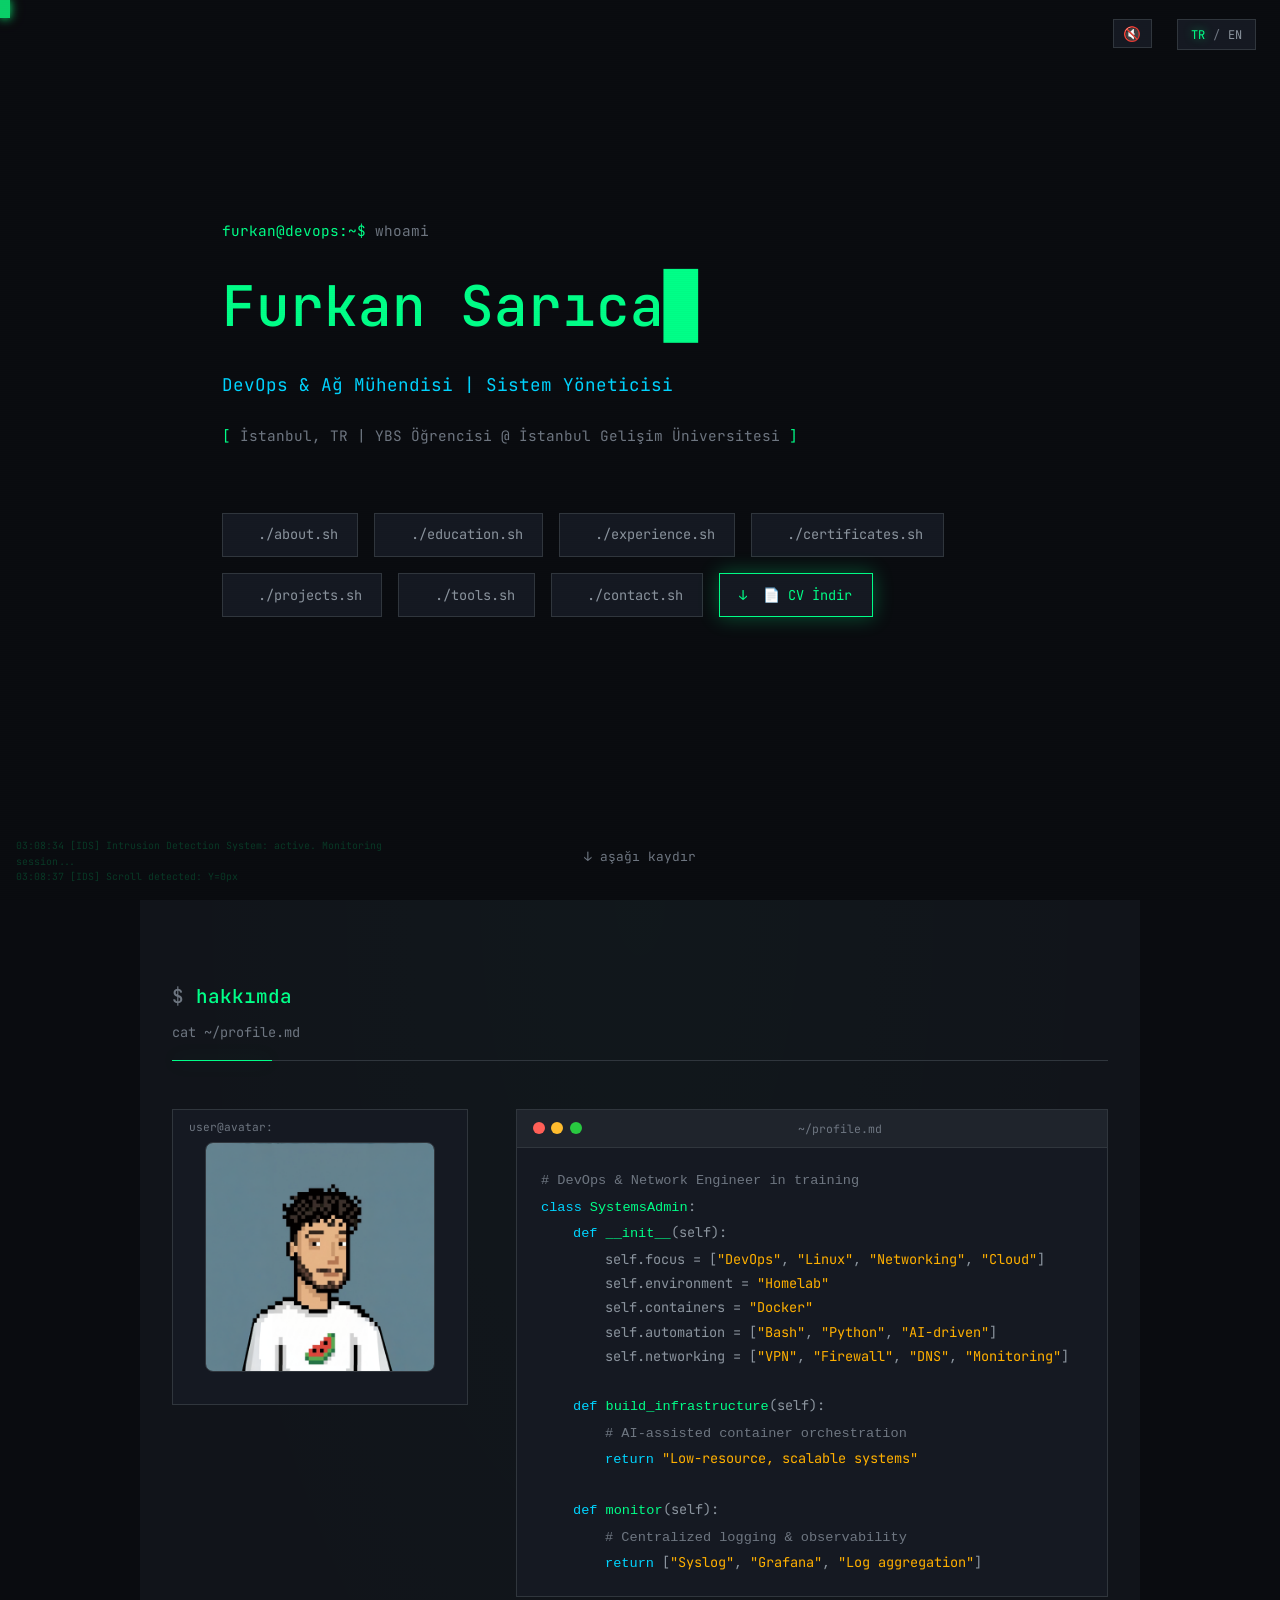
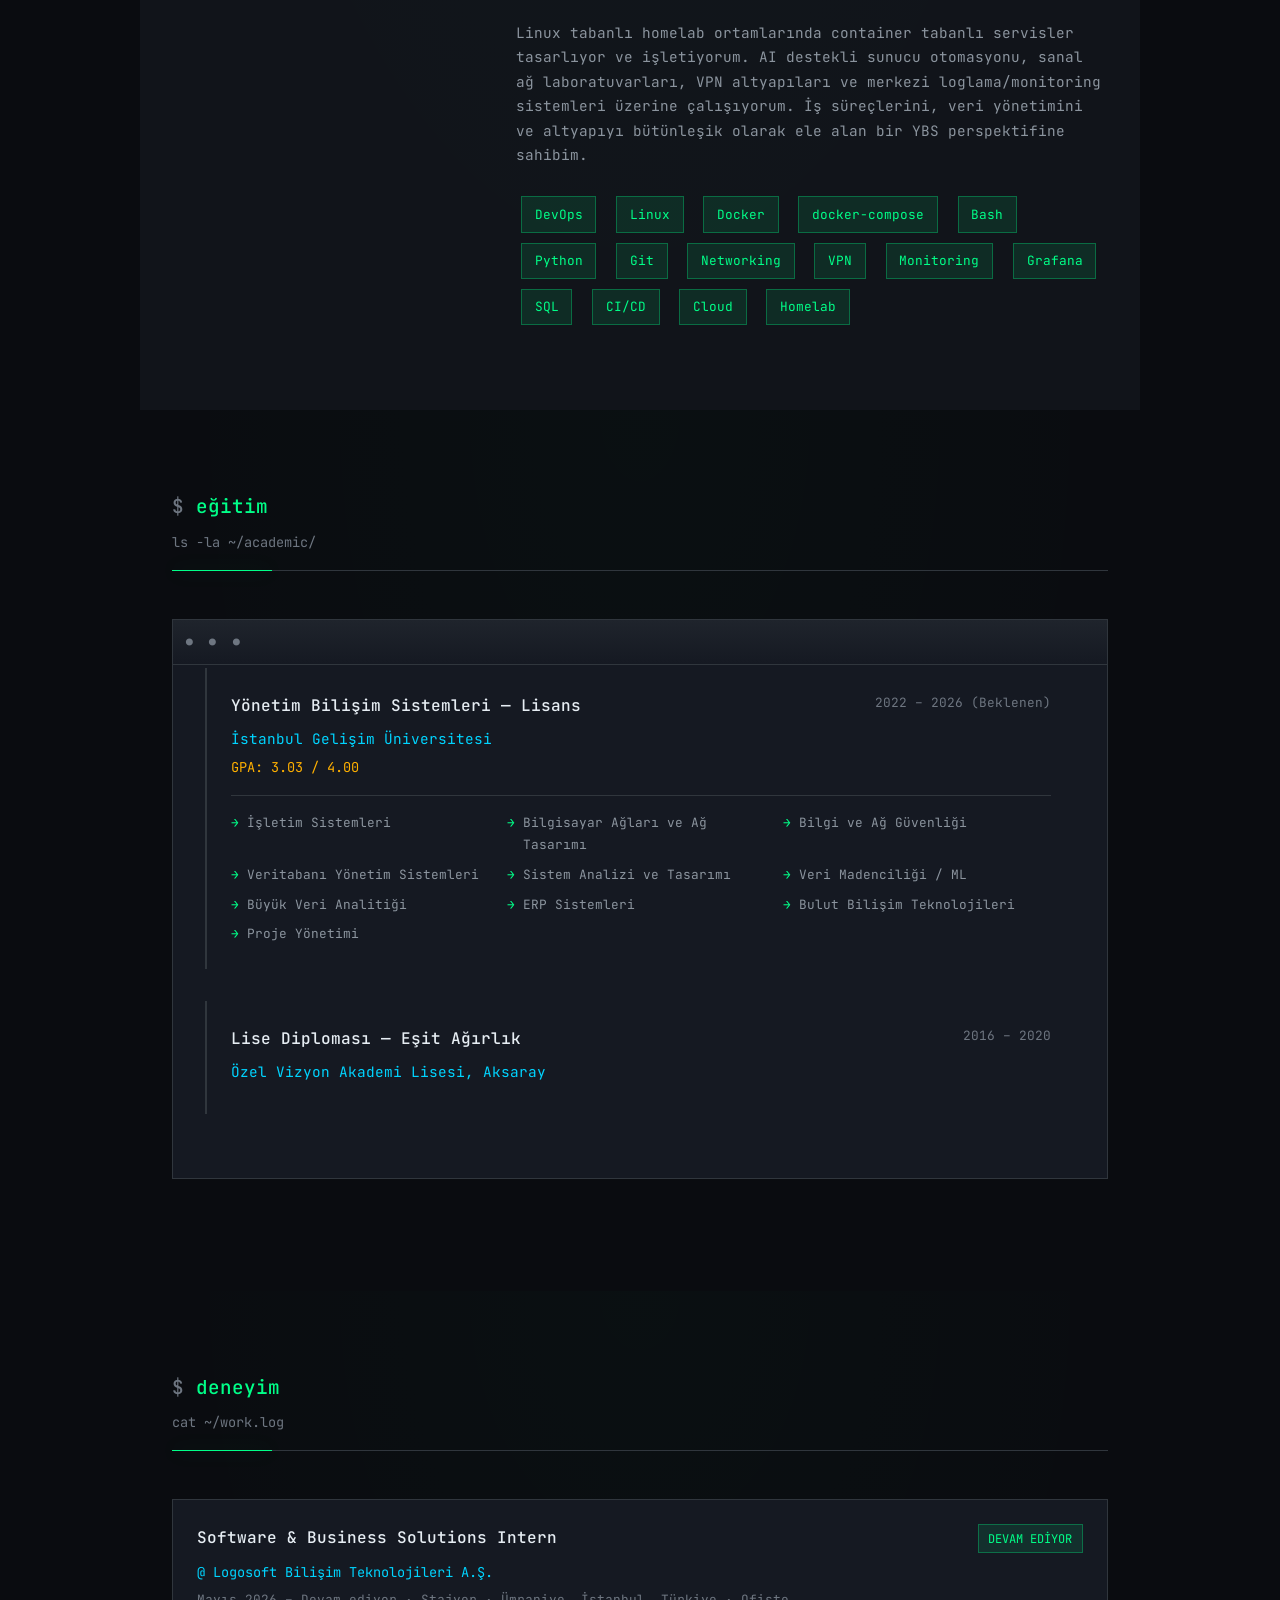
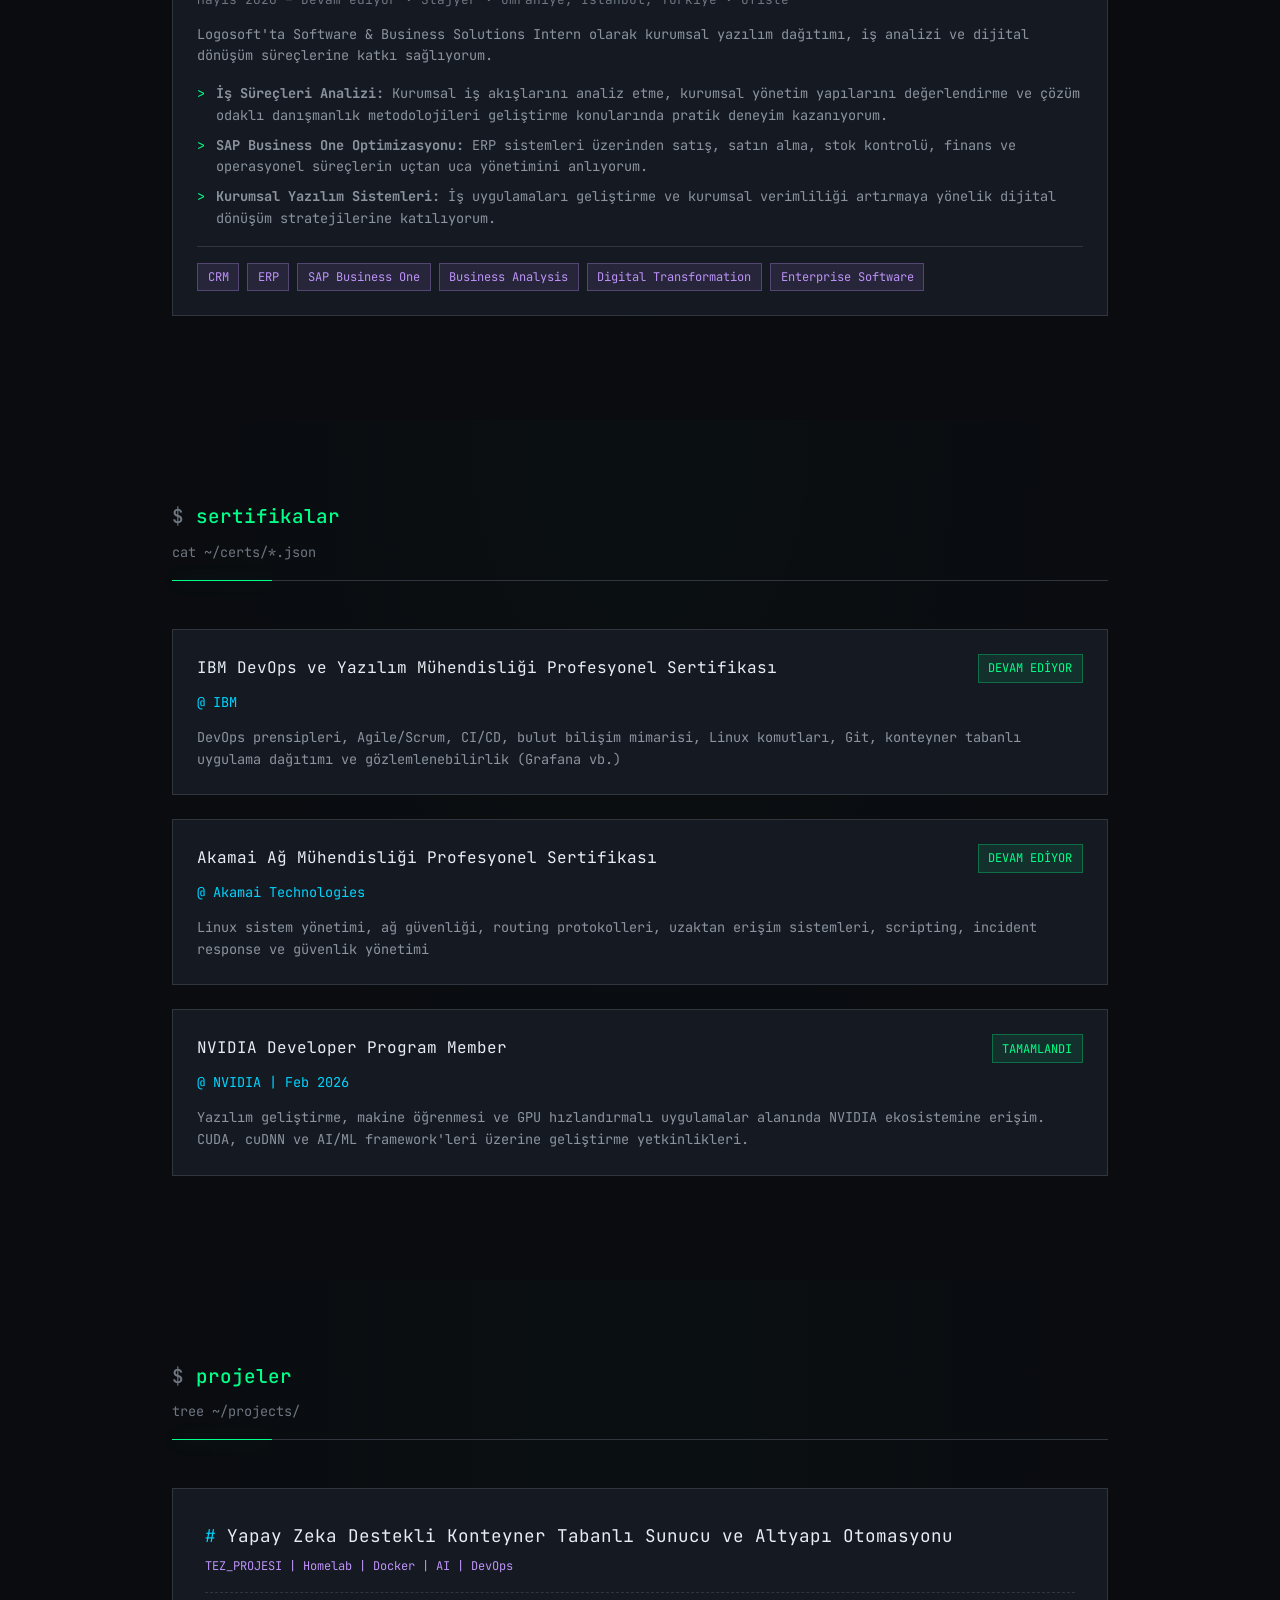
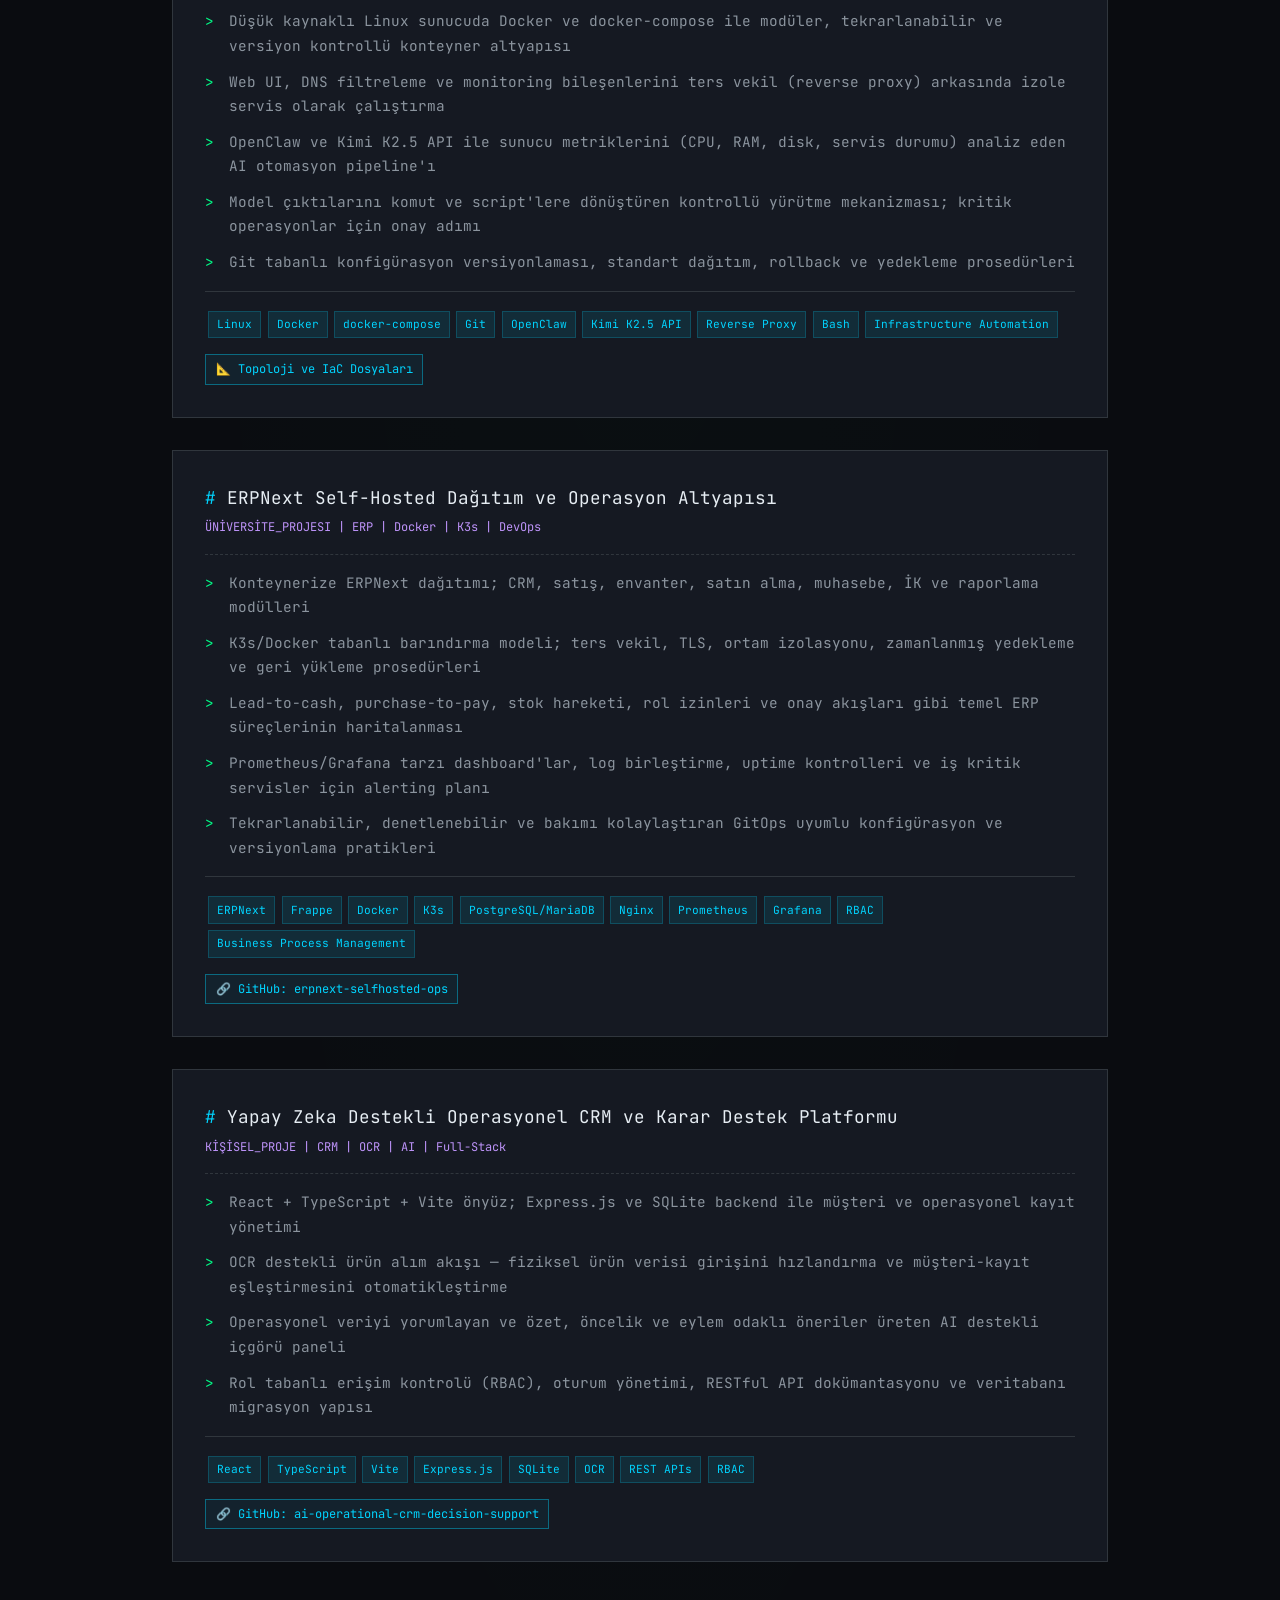
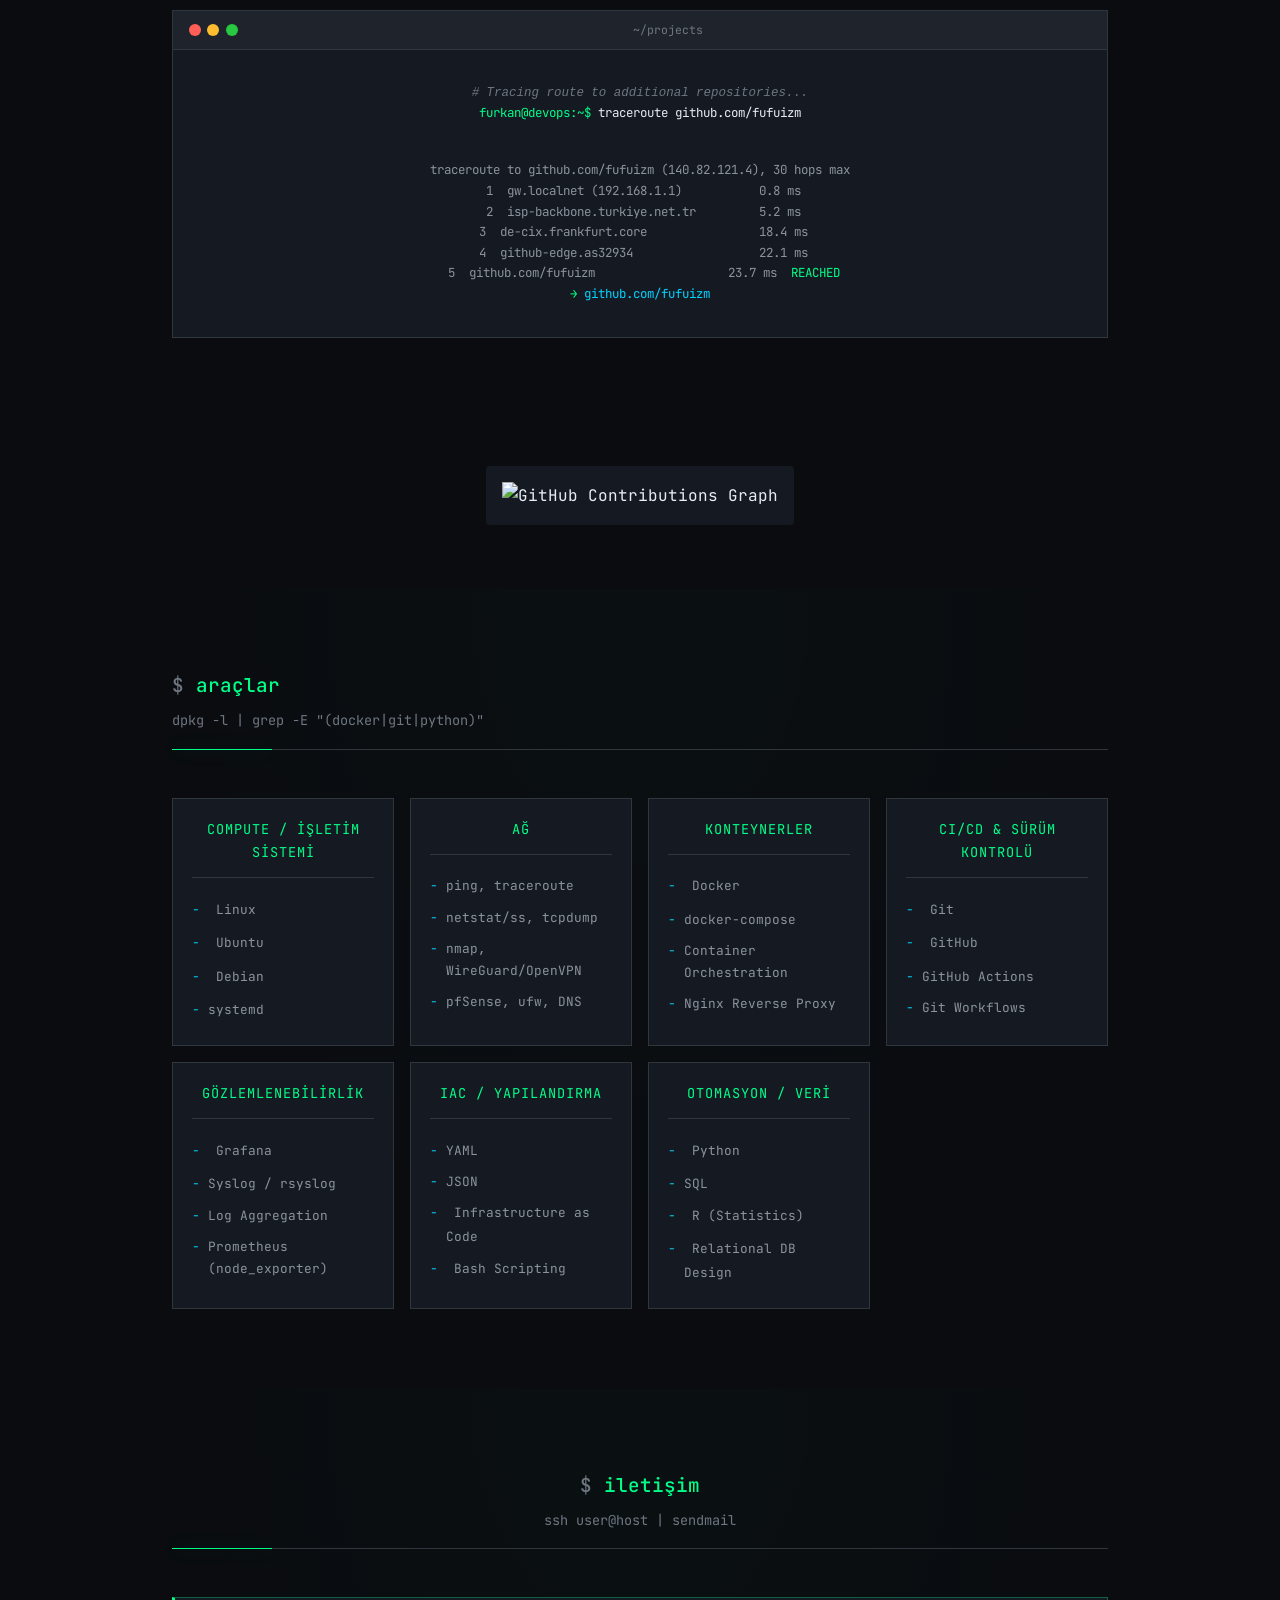
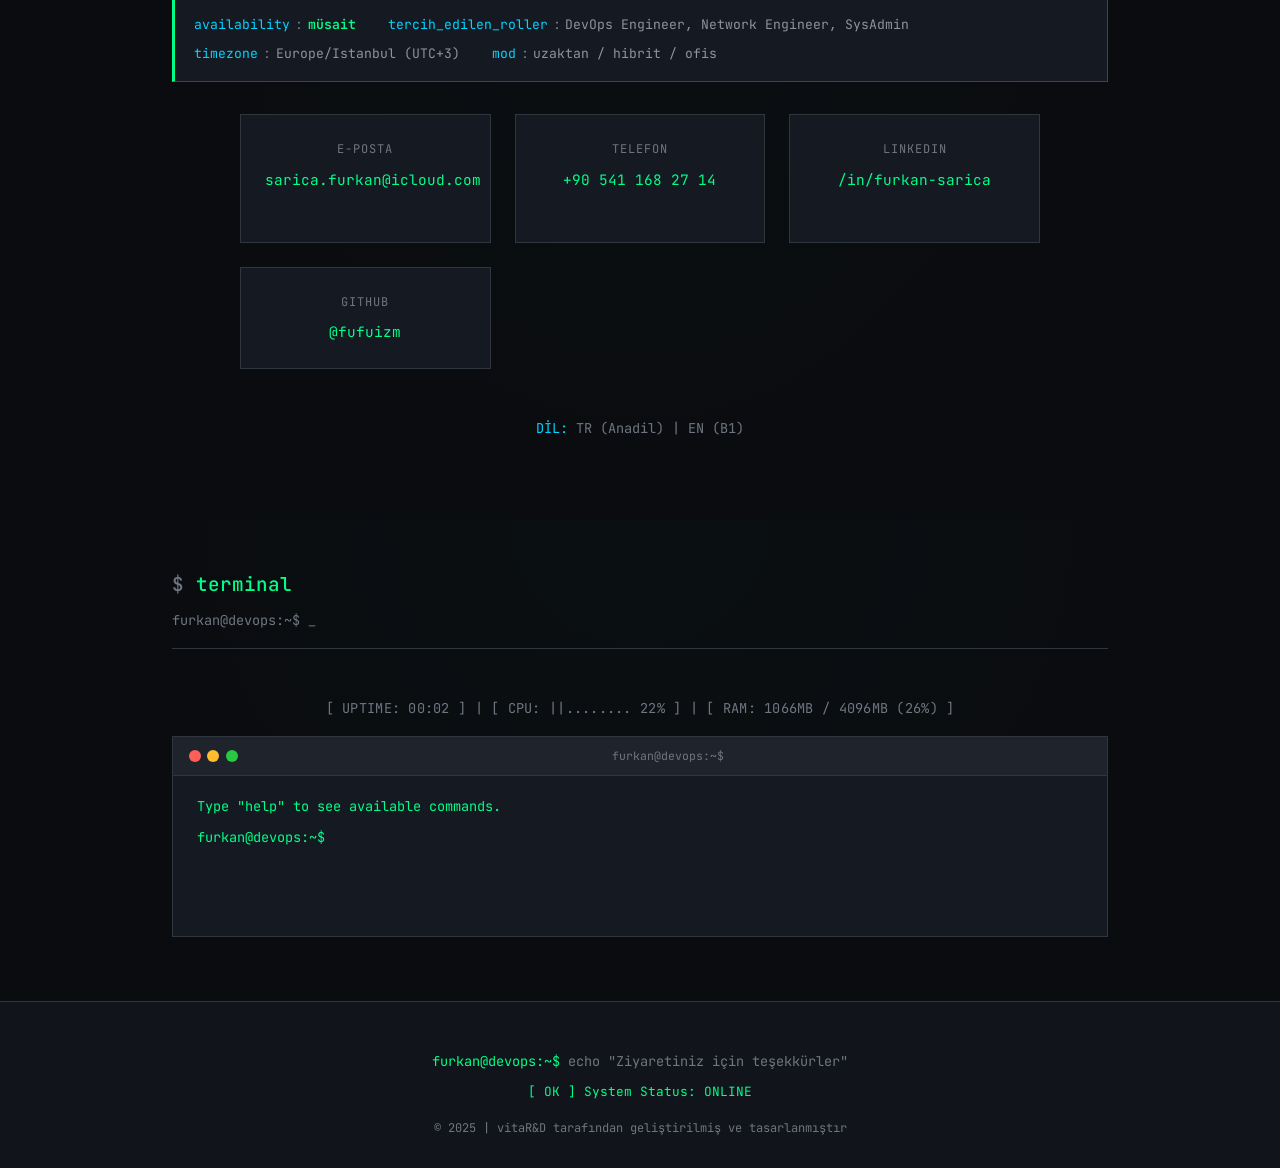
==== commit 4dac6450: "feat: 10/10 final polish — vitaR&D footer, custom terminal cursor, CRT grain overlay, hero Matrix sc" ====
--- a/index.html
+++ b/index.html
@@ -605,7 +605,8 @@
 </p>
 <p id="system-status" style="color: var(--terminal-green); font-size: 0.8rem; margin-top: 0.5rem; font-family: 'JetBrains Mono', monospace;"></p>
 <p style="color: var(--text-muted); font-size: 0.75rem; margin-top: 1rem;">
-© 2025 | Built with HTML + CSS | No frameworks
+<span data-lang-tr>© 2025 | vitaR&D tarafından geliştirilmiş ve tasarlanmıştır</span>
+<span data-lang-en>© 2025 | Designed and developed by vitaR&D</span>
 </p>
 </footer>
 
@@ -3334,7 +3335,192 @@
     }
 }());
 
+
+
+// ===== 10/10 FINAL: Custom Terminal Cursor =====
+(function() {
+    var cursor = document.createElement('div');
+    cursor.id = 'terminal-cursor';
+    document.body.appendChild(cursor);
+    document.body.classList.add('custom-cursor');
+    
+    var mouseX = 0, mouseY = 0;
+    var cursorX = 0, cursorY = 0;
+    
+    document.addEventListener('mousemove', function(e) {
+        mouseX = e.clientX;
+        mouseY = e.clientY;
+    }, { passive: true });
+    
+    // Smooth follow
+    function updateCursor() {
+        cursorX += (mouseX - cursorX) * 0.25;
+        cursorY += (mouseY - cursorY) * 0.25;
+        cursor.style.left = cursorX + 'px';
+        cursor.style.top = cursorY + 'px';
+        requestAnimationFrame(updateCursor);
+    }
+    requestAnimationFrame(updateCursor);
+    
+    // Hover detection
+    document.addEventListener('mouseover', function(e) {
+        var target = e.target;
+        if (target.tagName === 'A' || target.tagName === 'BUTTON' || target.closest('a') || target.closest('button') || target.classList.contains('skill-tag') || target.classList.contains('project-card') || target.classList.contains('contact-item')) {
+            cursor.classList.add('hover');
+        }
+    }, { passive: true });
+    
+    document.addEventListener('mouseout', function(e) {
+        cursor.classList.remove('hover');
+    }, { passive: true });
+    
+    // Click effect
+    document.addEventListener('mousedown', function() { cursor.classList.add('click'); });
+    document.addEventListener('mouseup', function() { cursor.classList.remove('click'); });
+}());
+
+// ===== 10/10 FINAL: CRT Grain Overlay =====
+(function() {
+    var grain = document.createElement('div');
+    grain.id = 'crt-grain';
+    document.body.appendChild(grain);
+    
+    // Auto-enable after boot
+    setTimeout(function() {
+        grain.classList.add('active');
+        document.body.classList.add('crt-active');
+    }, 3500);
+}());
+
+// ===== 10/10 FINAL: Hero Text Scramble Decode =====
+(function() {
+    var GLITCH_CHARS = '!<>-_\/[]{}—=+*^?#________';
+    var MATRIX_CHARS = '日ﾊﾐﾋｰｳｼﾅﾓﾆｻﾜﾂｵﾘｱﾎﾃﾏｹﾒｴｶｷﾑﾕﾗｾﾈｽﾀﾇﾍ012345789:・.=*+-<>¦｜ç';
+    
+    function scrambleText(element, finalText, duration) {
+        duration = duration || 1500;
+        var chars = finalText.split('');
+        var totalFrames = Math.floor(duration / 30); // ~33fps
+        var frame = 0;
+        
+        element.innerHTML = '';
+        var spanArray = [];
+        
+        chars.forEach(function(char, i) {
+            var span = document.createElement('span');
+            span.className = 'scramble-char';
+            span.style.setProperty('--char-index', i);
+            if (char === ' ') {
+                span.innerHTML = '&nbsp;';
+                span.classList.add('final');
+            }
+            element.appendChild(span);
+            spanArray.push({ span: span, char: char, final: char === ' ', revealed: char === ' ' });
+        });
+        
+        var interval = setInterval(function() {
+            frame++;
+            var progress = frame / totalFrames;
+            var revealIndex = Math.floor(progress * chars.length);
+            
+            spanArray.forEach(function(item, i) {
+                if (item.final) return;
+                
+                if (i <= revealIndex && !item.revealed) {
+                    item.span.textContent = item.char;
+                    item.span.classList.remove('glitching');
+                    item.span.classList.add('final');
+                    item.revealed = true;
+                    // Play tiny click sound if available
+                    if (window.playClick && Math.random() > 0.7) window.playClick();
+                } else if (!item.revealed) {
+                    var pool = progress < 0.3 ? MATRIX_CHARS : GLITCH_CHARS;
+                    item.span.textContent = pool[Math.floor(Math.random() * pool.length)];
+                    item.span.classList.add('glitching');
+                }
+            });
+            
+            if (frame >= totalFrames) {
+                clearInterval(interval);
+                // Ensure all chars are final
+                spanArray.forEach(function(item) {
+                    if (!item.final) {
+                        item.span.textContent = item.char;
+                        item.span.classList.remove('glitching');
+                        item.span.classList.add('final');
+                    }
+                });
+            }
+        }, 30);
+    }
+    
+    // Trigger scramble after boot
+    function startScramble() {
+        var typing = document.querySelector('.hero h1 .typing');
+        if (typing && !typing.dataset.scrambled) {
+            typing.dataset.scrambled = 'true';
+            var finalText = typing.textContent;
+            scrambleText(typing, finalText, 2000);
+        }
+    }
+    
+    // Wait for boot screen to fade
+    var bootScreen = document.getElementById('boot-screen');
+    if (bootScreen) {
+        var obs = new MutationObserver(function(mutations) {
+            if (bootScreen.classList.contains('fade-out')) {
+                setTimeout(startScramble, 600);
+                obs.disconnect();
+            }
+        });
+        obs.observe(bootScreen, { attributes: true, attributeFilter: ['class'] });
+    } else {
+        setTimeout(startScramble, 2000);
+    }
+}());
+
+// ===== 10/10 FINAL: Konami Code Easter Egg =====
+(function() {
+    var KONAMI = ['ArrowUp', 'ArrowUp', 'ArrowDown', 'ArrowDown', 'ArrowLeft', 'ArrowRight', 'ArrowLeft', 'ArrowRight', 'b', 'a'];
+    var input = [];
+    
+    document.addEventListener('keydown', function(e) {
+        input.push(e.key);
+        if (input.length > KONAMI.length) input.shift();
+        
+        if (input.length === KONAMI.length && input.every(function(k, i) { return k === KONAMI[i]; })) {
+            // Konami triggered!
+            input = [];
+            
+            // Toggle hacker mode
+            document.body.classList.toggle('hacker-mode');
+            
+            var isHacker = document.body.classList.contains('hacker-mode');
+            
+            // Show notification
+            var notif = document.createElement('div');
+            notif.style.cssText = 'position:fixed;top:50%;left:50%;transform:translate(-50%,-50%);background:#000;border:2px solid ' + (isHacker ? '#39ff14' : '#00ff88') + ';padding:2rem 3rem;z-index:100001;font-family:"JetBrains Mono",monospace;font-size:1.2rem;color:' + (isHacker ? '#39ff14' : '#00ff88') + ';text-align:center;box-shadow:0 0 60px ' + (isHacker ? 'rgba(57,255,20,0.5)' : 'rgba(0,255,136,0.5)') + ';';
+            notif.innerHTML = isHacker 
+                ? '<div style="font-size:2rem;margin-bottom:0.5rem;">👾</div>HACKER MODE ACTIVATED<br><span style="font-size:0.8rem;color:#666;">Matrix rain intensified. Cursor synced. Grain amplified.</span>'
+                : '<div style="font-size:2rem;margin-bottom:0.5rem;">✅</div>NORMAL MODE RESTORED<br><span style="font-size:0.8rem;color:#666;">Systems nominal. Welcome back, operator.</span>';
+            document.body.appendChild(notif);
+            
+            setTimeout(function() {
+                notif.style.transition = 'opacity 0.5s';
+                notif.style.opacity = '0';
+                setTimeout(function() { notif.remove(); }, 500);
+            }, 2500);
+            
+            // Intensify matrix rain if active
+            var canvas = document.getElementById('matrix-rain');
+            if (canvas && window.matrixConfig) {
+                window.matrixConfig.speed = isHacker ? 2.5 : 1;
+                window.matrixConfig.density = isHacker ? 0.8 : 0.5;
+            }
+        }
+    });
+}());
 </script>
 
 </body>
-</html>
+</html>
--- a/style.css
+++ b/style.css
@@ -2371,4 +2371,108 @@
 .edu-item.visible {
     opacity: 1;
     transform: translateX(0);
-}+}
+
+
+/* ===== 10/10 FINAL UPGRADES ===== */
+
+/* Custom Terminal Cursor */
+body.custom-cursor, body.custom-cursor * {
+    cursor: none !important;
+}
+
+#terminal-cursor {
+    position: fixed;
+    width: 10px;
+    height: 18px;
+    background: var(--terminal-green);
+    pointer-events: none;
+    z-index: 100000;
+    mix-blend-mode: difference;
+    transition: transform 0.08s ease-out, opacity 0.15s;
+    opacity: 0.85;
+    box-shadow: 0 0 8px var(--terminal-green), 0 0 16px var(--terminal-green-dim);
+    will-change: transform;
+}
+
+#terminal-cursor.hover {
+    transform: scale(1.6);
+    opacity: 1;
+    box-shadow: 0 0 15px var(--terminal-green), 0 0 30px var(--terminal-green), 0 0 60px var(--terminal-green-dim);
+}
+
+#terminal-cursor.click {
+    transform: scale(0.8);
+    opacity: 0.6;
+}
+
+/* CRT Grain Overlay */
+#crt-grain {
+    position: fixed;
+    inset: -50%;
+    width: 200%;
+    height: 200%;
+    background-image: url("data:image/svg+xml,%3Csvg viewBox='0 0 256 256' xmlns='http://www.w3.org/2000/svg'%3E%3Cfilter id='n'%3E%3CfeTurbulence type='fractalNoise' baseFrequency='0.85' numOctaves='4' stitchTiles='stitch'/%3E%3C/filter%3E%3Crect width='100%25' height='100%25' filter='url(%23n)' opacity='1'/%3E%3C/svg%3E");
+    opacity: 0;
+    pointer-events: none;
+    z-index: 9998;
+    mix-blend-mode: overlay;
+    animation: grain-shift 0.4s steps(4) infinite;
+    transition: opacity 0.5s ease;
+}
+
+#crt-grain.active {
+    opacity: 0.035;
+}
+
+@keyframes grain-shift {
+    0%   { transform: translate(0, 0); }
+    25%  { transform: translate(-2%, 2%); }
+    50%  { transform: translate(2%, -1%); }
+    75%  { transform: translate(-1%, -2%); }
+    100% { transform: translate(1%, 1%); }
+}
+
+/* CRT Scanline Flicker Enhancement */
+@keyframes scanline-breathe {
+    0%, 100% { opacity: 0.45; }
+    50% { opacity: 0.55; }
+}
+
+body.crt-active::before {
+    animation: scanline-breathe 2s ease-in-out infinite, scanline-flicker 4s ease-in-out infinite;
+}
+
+/* Konami Code Hacker Mode Enhancements */
+body.hacker-mode #terminal-cursor {
+    background: #39ff14;
+    box-shadow: 0 0 8px #39ff14, 0 0 16px rgba(57, 255, 20, 0.5);
+}
+
+/* Hero Scramble Effect Base */
+.hero h1 .typing {
+    display: inline-block;
+    min-width: 1ch;
+}
+
+.scramble-char {
+    display: inline-block;
+    transition: color 0.05s;
+}
+
+.scramble-char.glitching {
+    color: var(--accent-cyan);
+    text-shadow: 0 0 8px var(--accent-cyan);
+}
+
+/* Matrix decode character set */
+@keyframes char-flicker {
+    0%, 90%, 100% { opacity: 1; }
+    95% { opacity: 0.3; }
+}
+
+.scramble-char.final {
+    animation: char-flicker 3s ease-in-out infinite;
+    animation-delay: calc(var(--char-index) * 0.1s);
+}
+
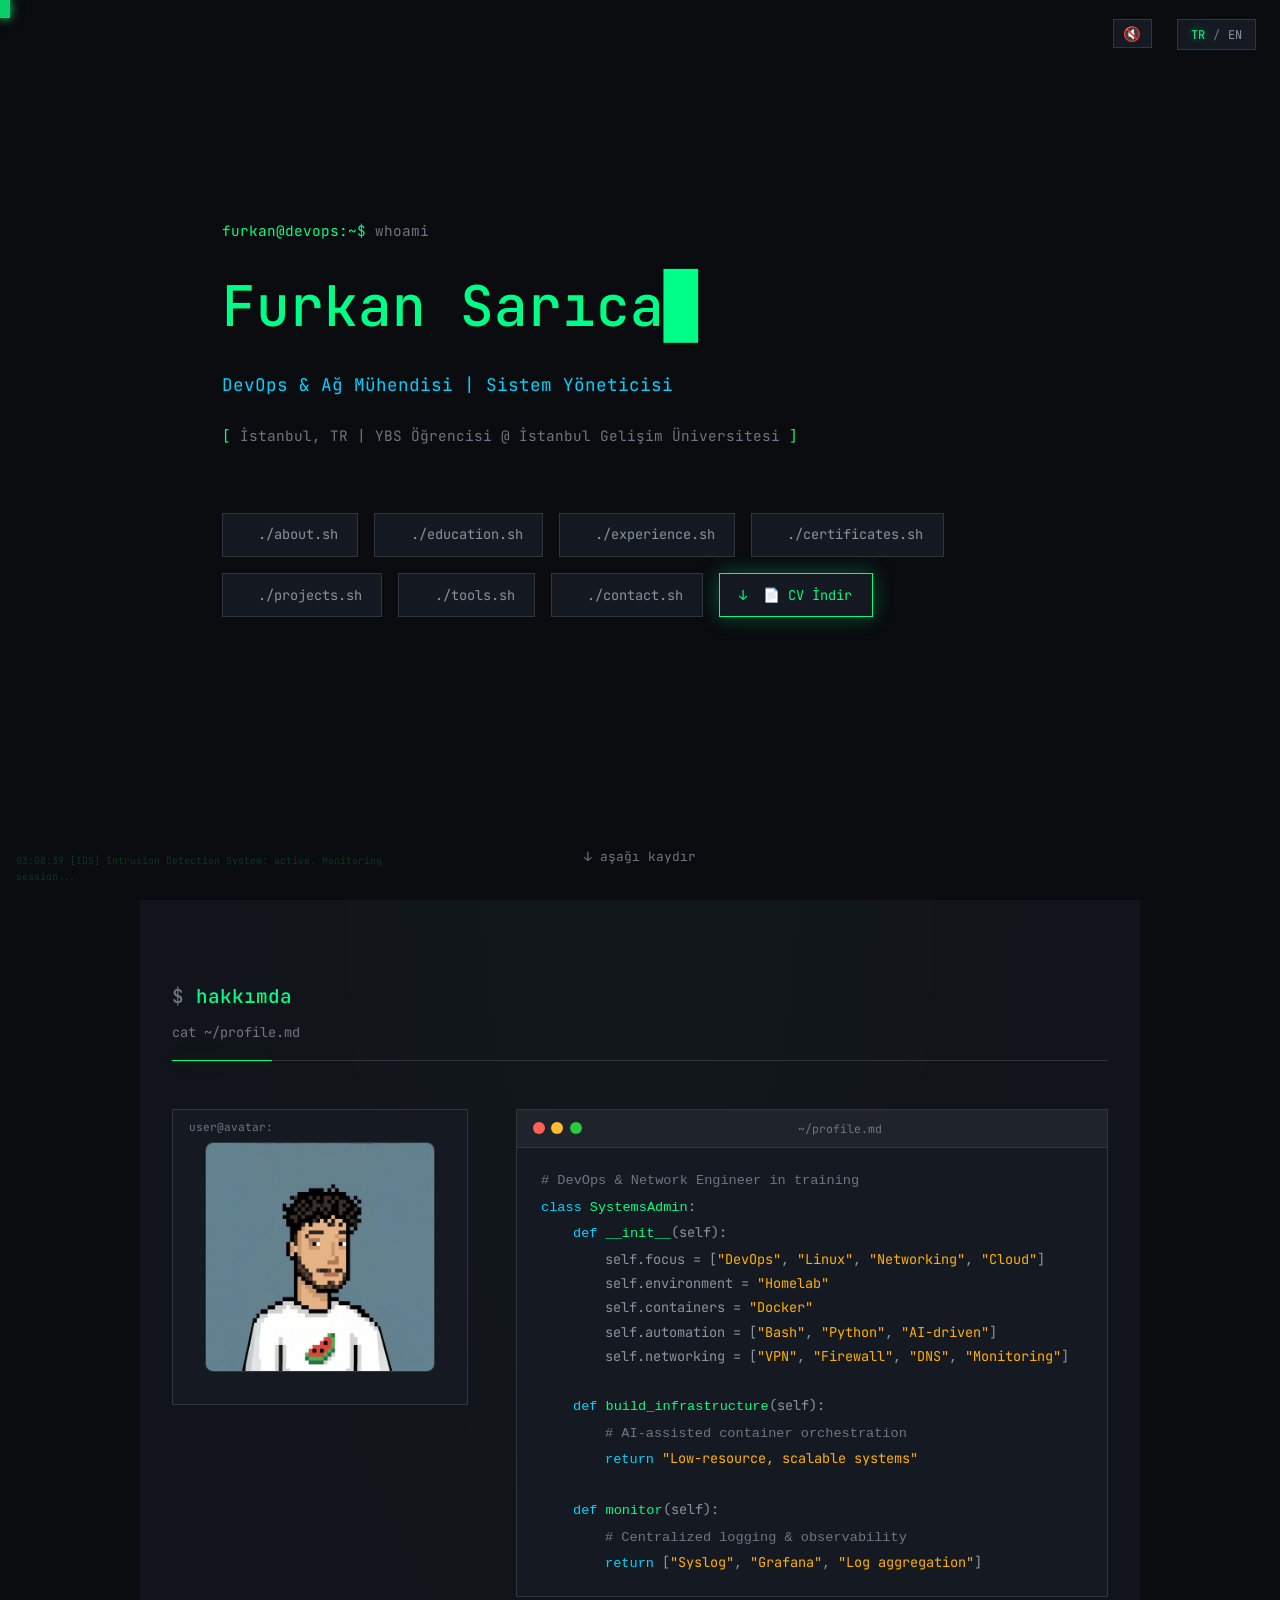
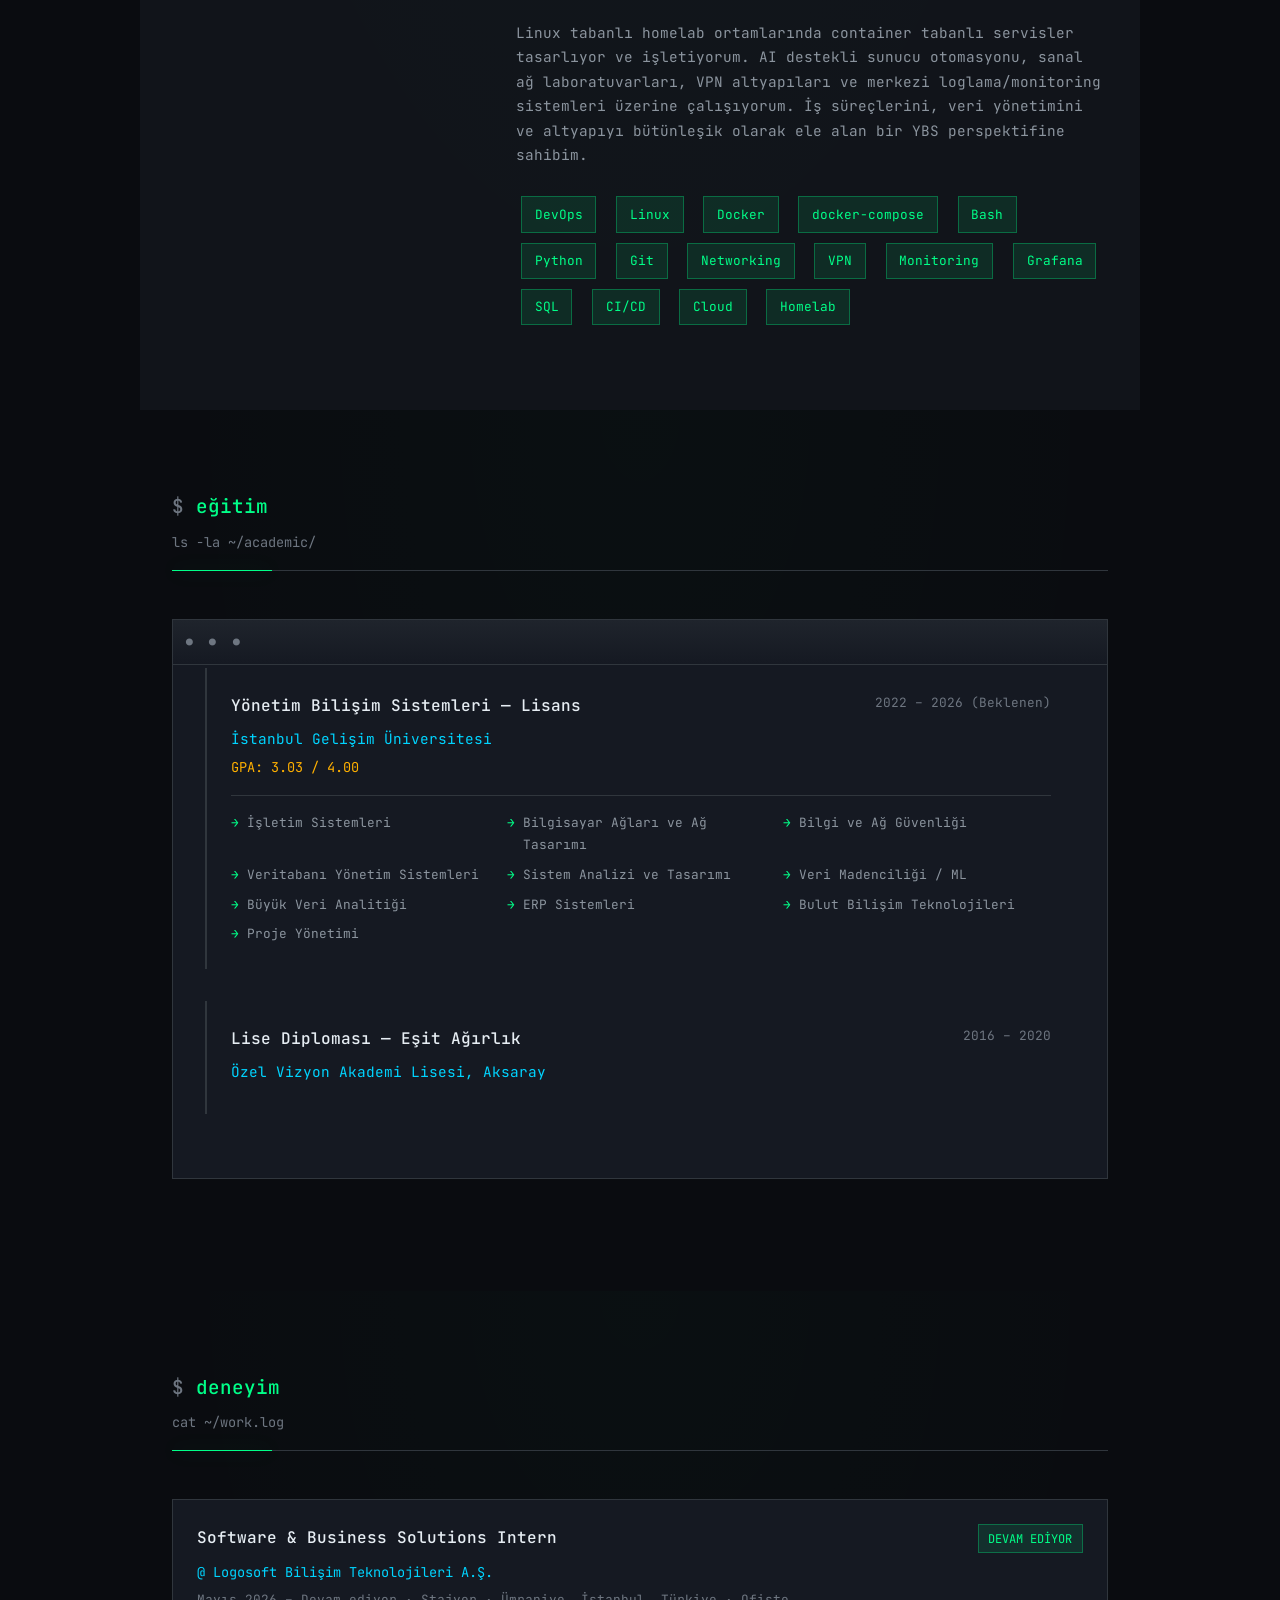
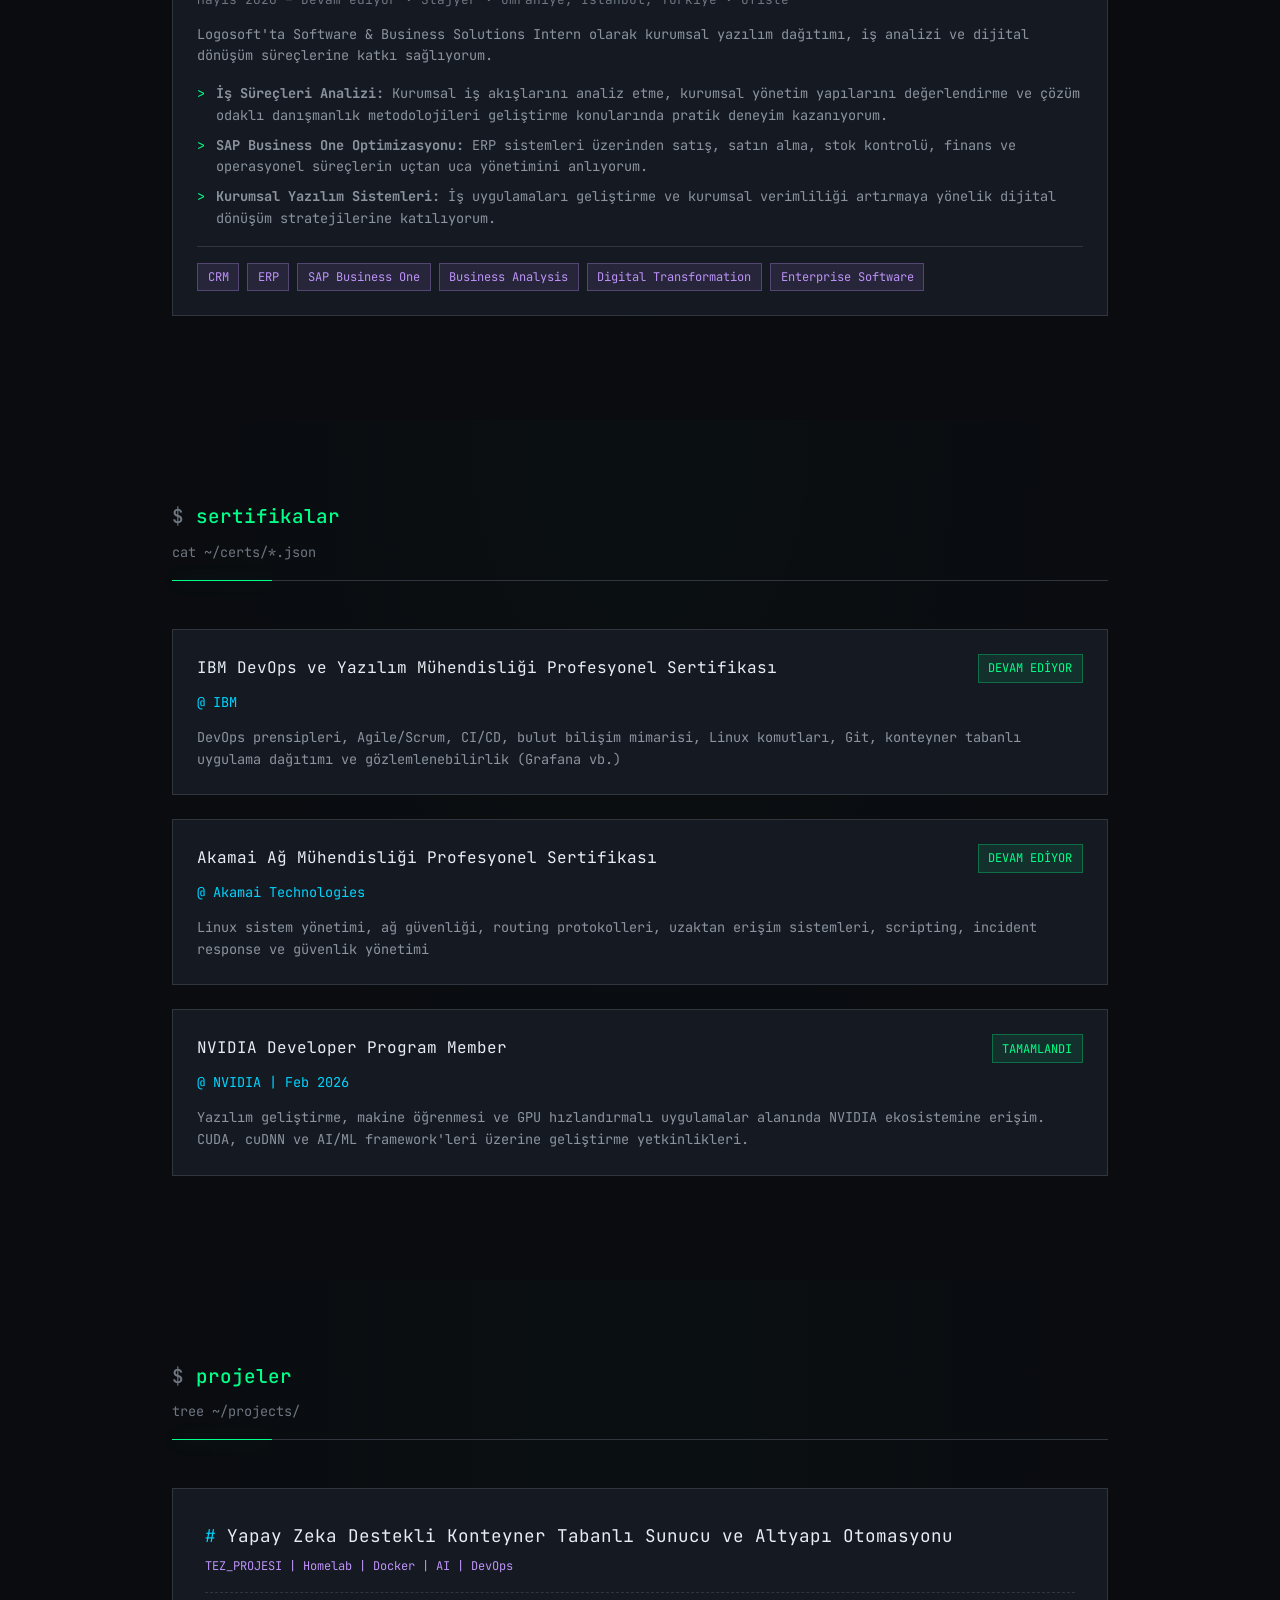
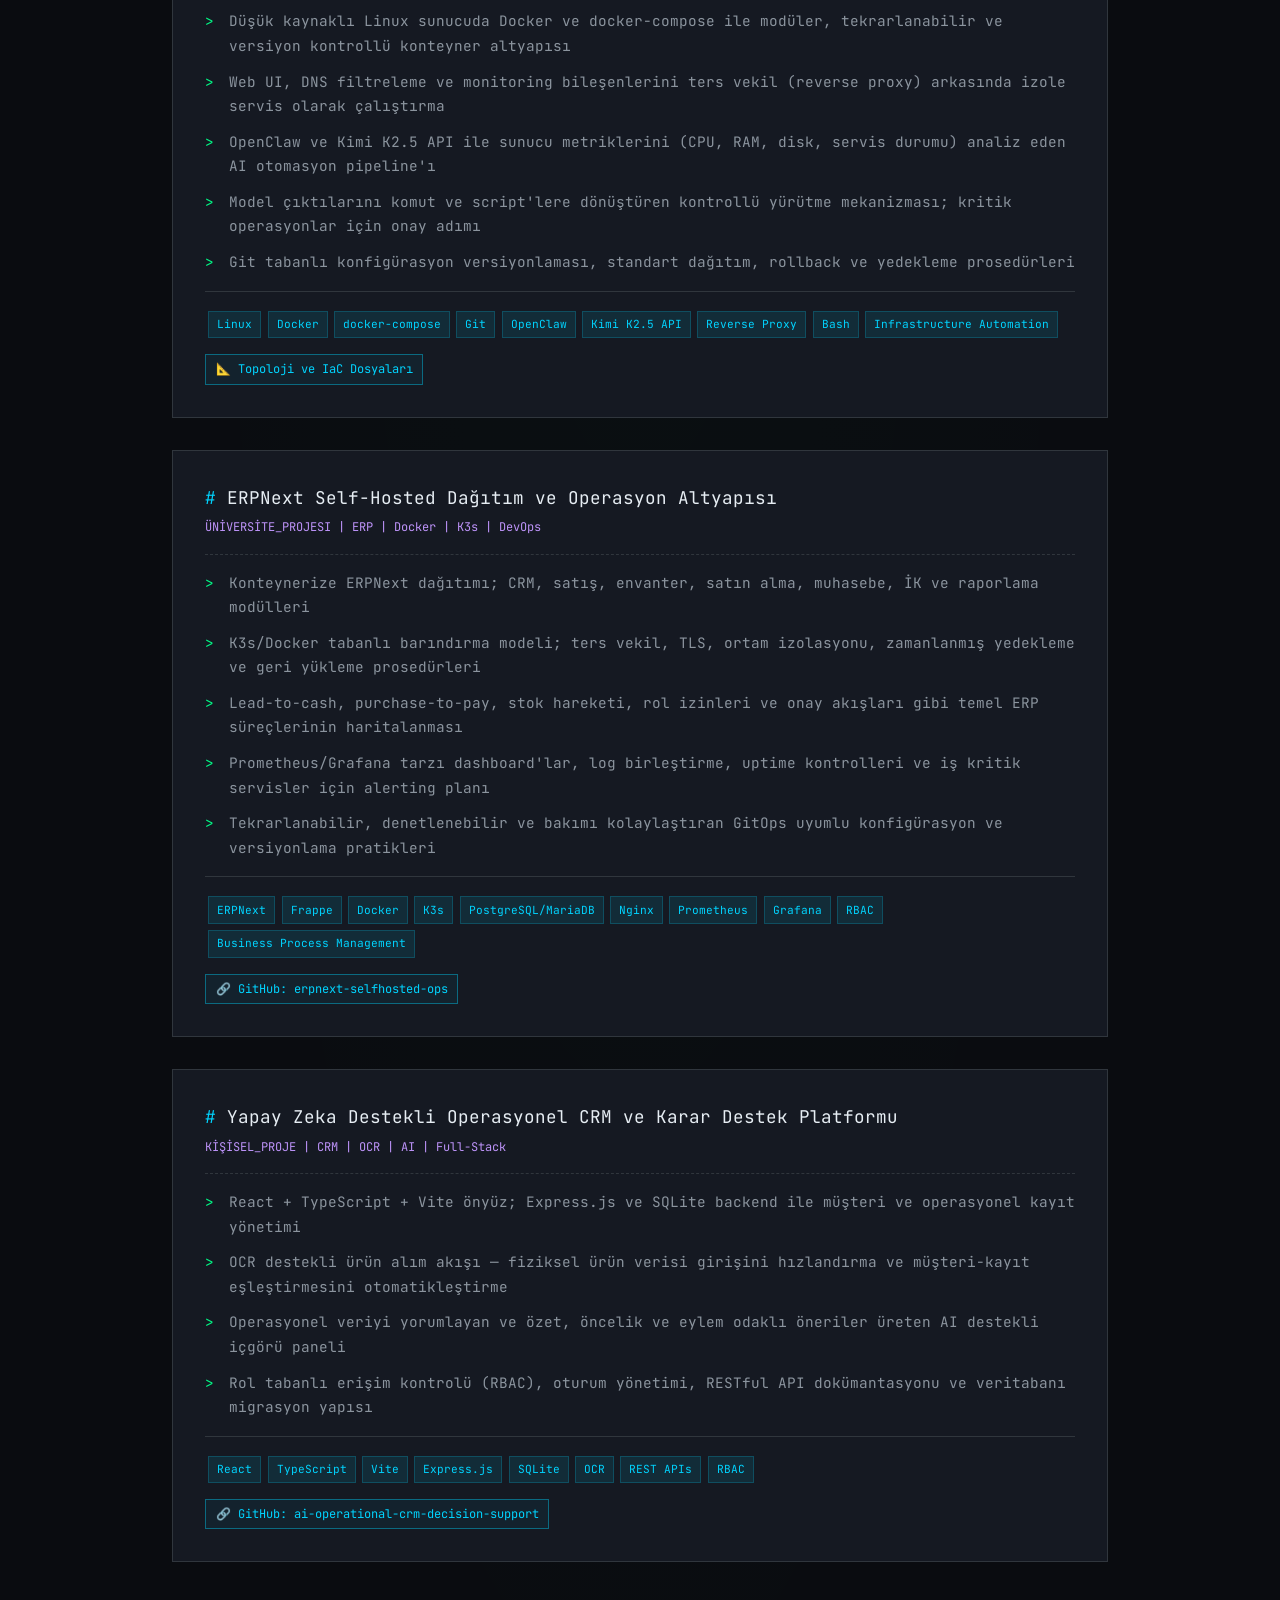
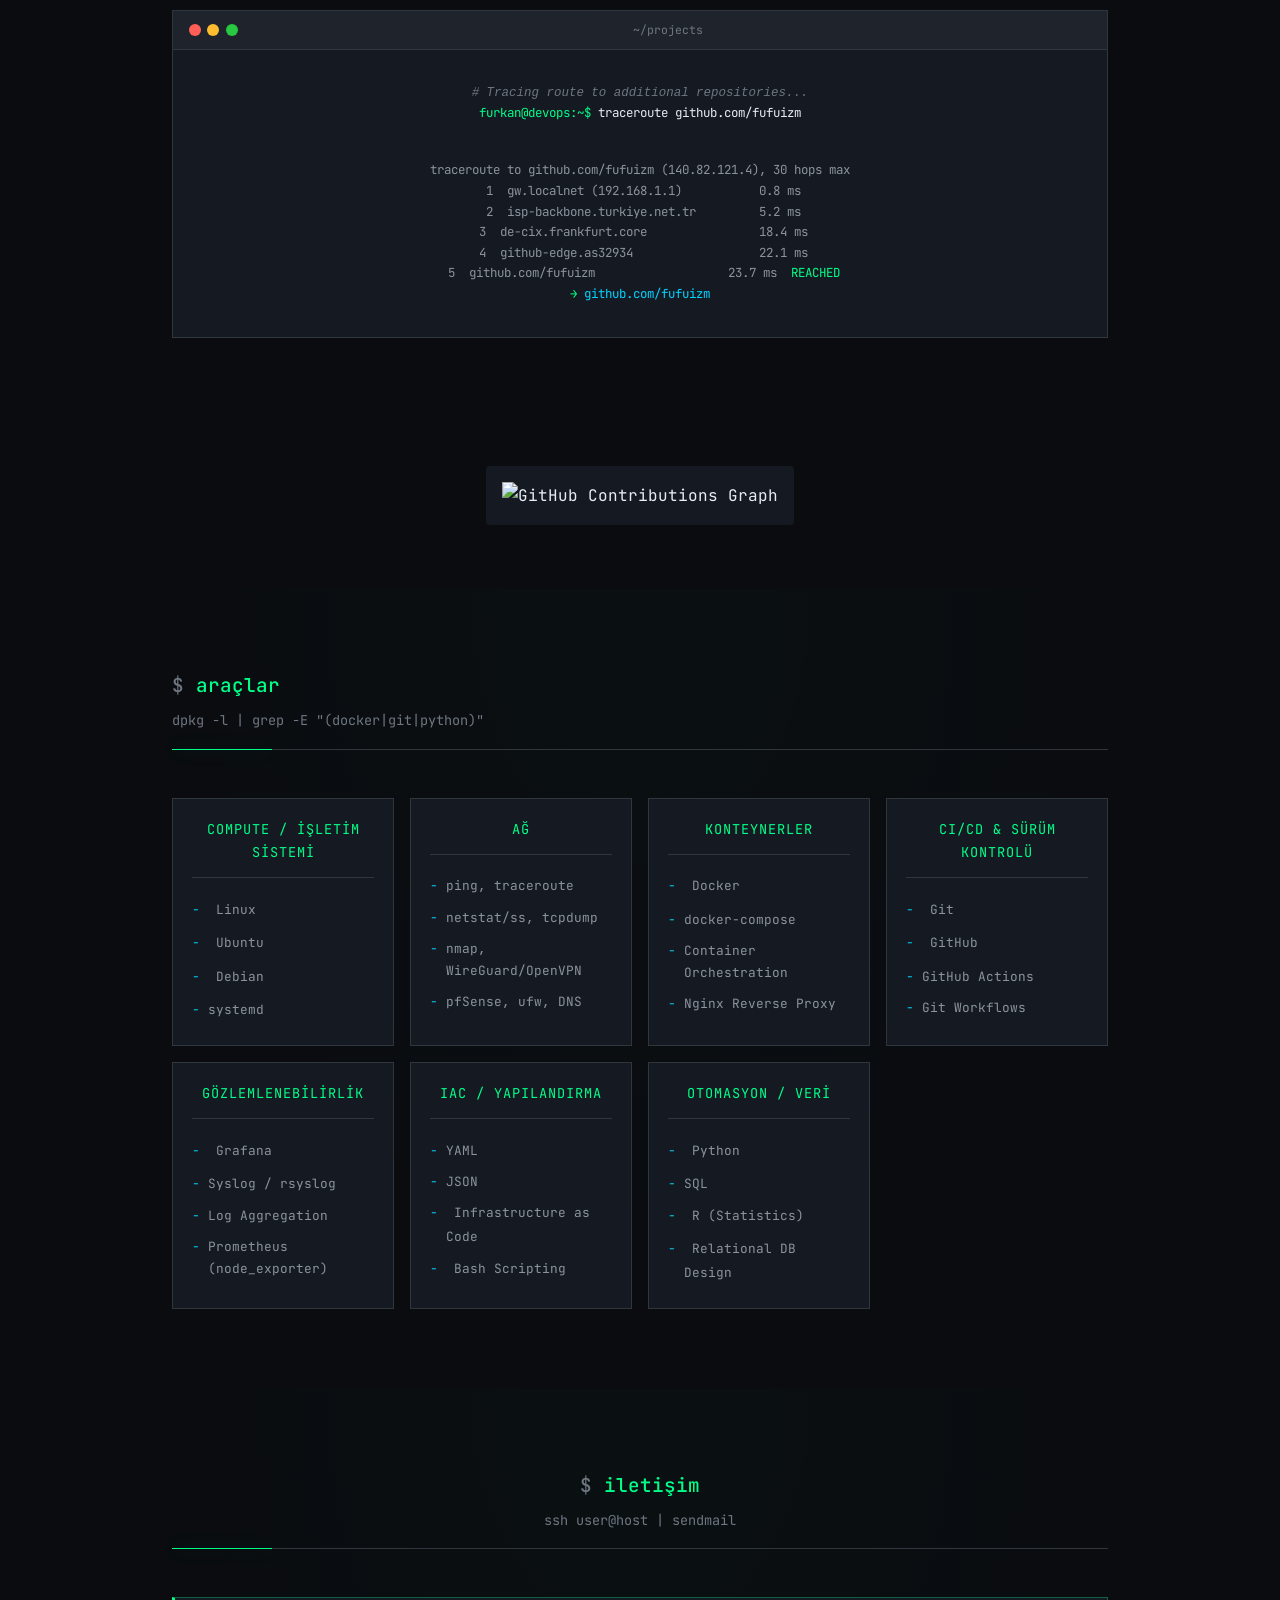
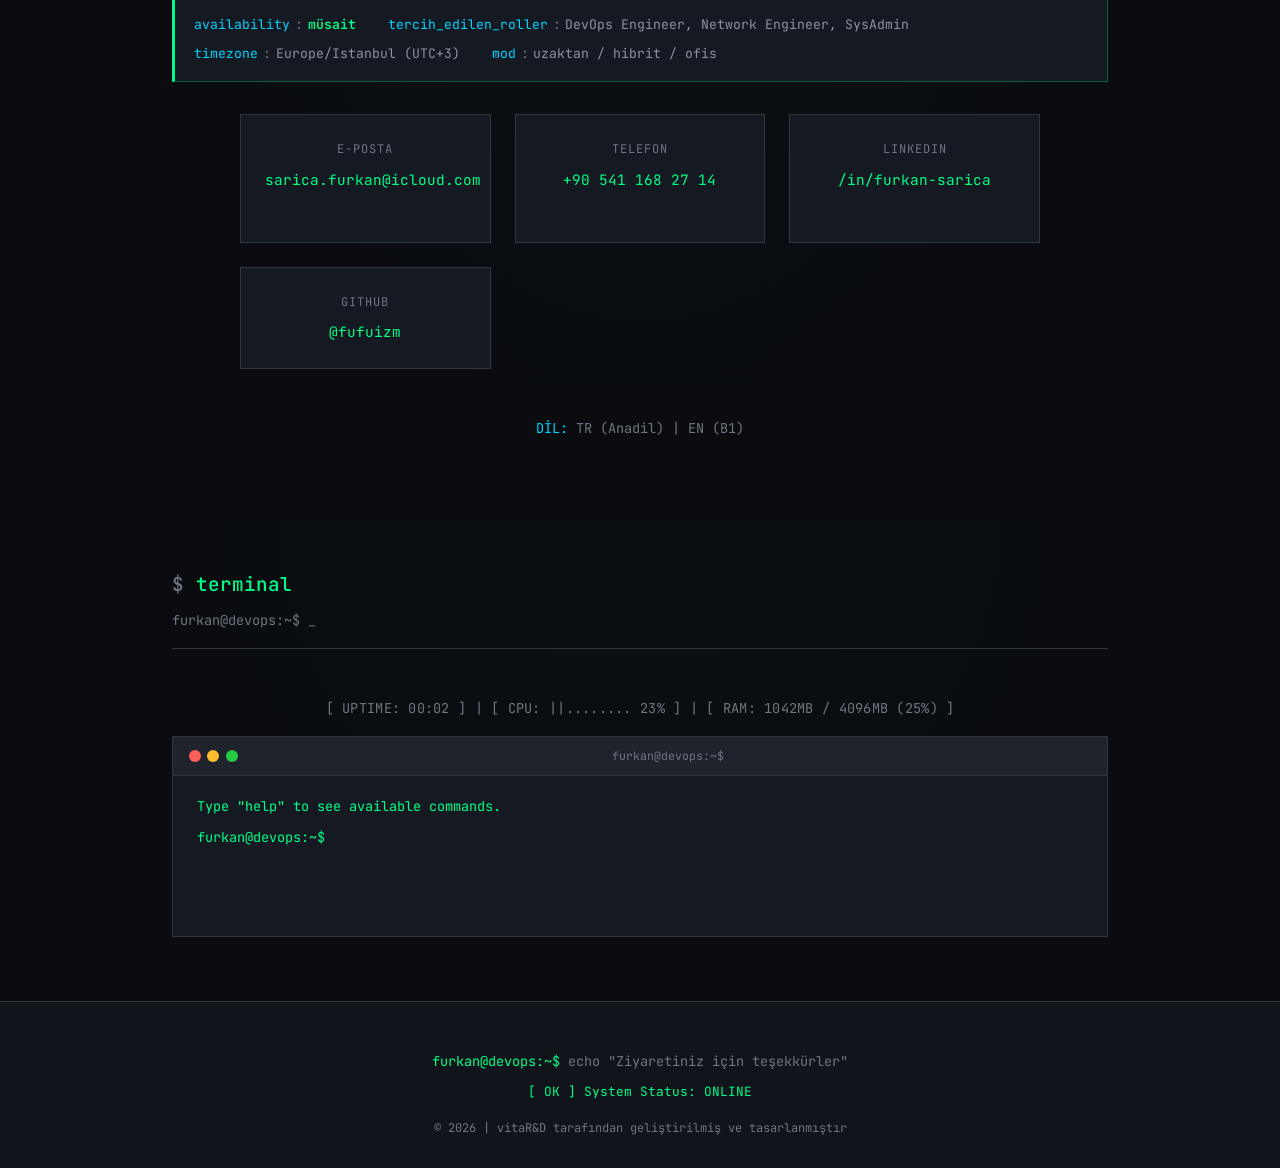
==== commit 1f2d6538: "10/10 SEO + a11y + performance pass - Fix OG/Twitter image 404 (Fufuizm.webp → Fufuizm.PNG) - Add ro" ====
--- a/index.html
+++ b/index.html
@@ -7,21 +7,67 @@
 <title>Furkan Sarıca | DevOps & Network Engineer</title>
 <link rel="preconnect" href="https://fonts.googleapis.com">
 <link rel="preconnect" href="https://fonts.gstatic.com" crossorigin>
-<link href="https://fonts.googleapis.com/css2?family=JetBrains+Mono:wght@300;400;500;600;700&family=Inter:wght@300;400;500;600&display=swap" rel="stylesheet">
-<link rel="preload" href="https://fonts.googleapis.com/css2?family=JetBrains+Mono:wght@300;400;500;600;700&family=Inter:wght@300;400;500;600&display=swap" as="style">
+<link href="https://fonts.googleapis.com/css2?family=JetBrains+Mono:wght@300;400;500;600;700&display=swap" rel="stylesheet">
 <meta property="og:title" content="Furkan Sarıca | DevOps & Network Engineer">
 <meta property="og:description" content="DevOps, Linux, Docker, Networking ve CI/CD üzerine çalışmalar.">
-<meta property="og:image" content="https://fufuizm.github.io/Fufuizm.webp">
+<meta property="og:image" content="https://fufuizm.github.io/Fufuizm.PNG">
 <meta property="og:url" content="https://fufuizm.github.io/">
+<meta property="og:type" content="website">
+<meta property="og:locale" content="tr_TR">
+<meta property="og:locale:alternate" content="en_US">
 <meta name="twitter:card" content="summary_large_image">
-<meta name="twitter:image" content="https://fufuizm.github.io/Fufuizm.webp">
+<meta name="twitter:image" content="https://fufuizm.github.io/Fufuizm.PNG">
+<meta name="twitter:title" content="Furkan Sarıca | DevOps & Network Engineer">
+<meta name="twitter:description" content="DevOps, Linux, Docker, Networking ve CI/CD üzerine çalışmalar.">
+<link rel="canonical" href="https://fufuizm.github.io/">
 <link rel="icon" href="data:image/svg+xml,<svg xmlns=%22http://www.w3.org/2000/svg%22 viewBox=%220 0 100 100%22><text y=%22.9em%22 font-size=%2290%22>💻</text></svg>">
-<meta name="theme-color" content="#1f242c">
+<meta name="theme-color" content="#0a0c10">
 <link rel="manifest" href="manifest.json">
 <link rel="stylesheet" href="style.css">
 <link rel="stylesheet" type="text/css" href="https://cdn.jsdelivr.net/gh/devicons/devicon@latest/devicon.min.css" />
+<!-- Structured Data: Person Schema -->
+<script type="application/ld+json">
+{
+  "@context": "https://schema.org",
+  "@type": "Person",
+  "name": "Furkan Sarıca",
+  "url": "https://fufuizm.github.io",
+  "image": "https://fufuizm.github.io/Fufuizm.PNG",
+  "jobTitle": "DevOps & Network Engineer",
+  "email": "mailto:sarica.furkan@icloud.com",
+  "telephone": "+90-541-168-2714",
+  "address": {
+    "@type": "PostalAddress",
+    "addressLocality": "Istanbul",
+    "addressCountry": "TR"
+  },
+  "alumniOf": {
+    "@type": "CollegeOrUniversity",
+    "name": "Istanbul Gelisim University",
+    "department": "Management Information Systems"
+  },
+  "knowsAbout": ["DevOps", "Linux", "Docker", "Networking", "CI/CD", "Cloud Computing", "Bash", "Python", "Monitoring", "VPN"],
+  "sameAs": [
+    "https://github.com/fufuizm",
+    "https://linkedin.com/in/furkan-sarica"
+  ]
+}
+</script>
 </head>
 <body class="lang-tr">
+
+<!-- Skip to content for accessibility -->
+<a href="#about" class="skip-link" aria-label="İçeriğe geç / Skip to content">İçeriğe geç</a>
+
+<!-- Noscript fallback -->
+<noscript>
+<div style="position:fixed;inset:0;background:#0a0c10;color:#e6edf3;font-family:monospace;padding:2rem;display:flex;flex-direction:column;align-items:center;justify-content:center;text-align:center;z-index:99999">
+<h1 style="color:#00ff88;font-size:1.5rem;margin-bottom:1rem">Furkan Sarıca | DevOps & Network Engineer</h1>
+<p style="color:#8b949e;max-width:600px;line-height:1.8">Bu site JavaScript gerektirir. Lütfen JavaScript'i etkinleştirin.<br>This site requires JavaScript. Please enable it.</p>
+<p style="margin-top:2rem"><a href="mailto:sarica.furkan@icloud.com" style="color:#00d4ff">sarica.furkan@icloud.com</a> · <a href="https://github.com/fufuizm" style="color:#00d4ff">github.com/fufuizm</a> · <a href="https://linkedin.com/in/furkan-sarica" style="color:#00d4ff">linkedin</a></p>
+<p style="margin-top:2rem"><a href="Furkan%20SARICA%20CV%20TR.pdf" style="color:#00ff88">📄 CV İndir (TR)</a> · <a href="Furkan%20SARICA%20CV%20EN.pdf" style="color:#00ff88">📄 Download CV (EN)</a></p>
+</div>
+</noscript>
 
 <!-- Scroll Progress Bar -->
 <div id="scroll-progress"></div>
@@ -605,8 +651,8 @@
 </p>
 <p id="system-status" style="color: var(--terminal-green); font-size: 0.8rem; margin-top: 0.5rem; font-family: 'JetBrains Mono', monospace;"></p>
 <p style="color: var(--text-muted); font-size: 0.75rem; margin-top: 1rem;">
-<span data-lang-tr>© 2025 | vitaR&D tarafından geliştirilmiş ve tasarlanmıştır</span>
-<span data-lang-en>© 2025 | Designed and developed by vitaR&D</span>
+<span data-lang-tr>© 2026 | vitaR&D tarafından geliştirilmiş ve tasarlanmıştır</span>
+<span data-lang-en>© 2026 | Designed and developed by vitaR&D</span>
 </p>
 </footer>
 
@@ -631,7 +677,7 @@
 <!-- 502 Bad Gateway Overlay -->
 <div id="nginx-502-overlay" aria-hidden="true">
   <div id="nginx-502-content">
-    <h1>502 Bad Gateway</h1>
+    <div class="nginx-502-title" role="heading" aria-level="1">502 Bad Gateway</div>
     <hr>
     <p>nginx/1.25.3</p>
     <p class="nginx-hint">hint: <code>docker start portfolio-ui</code></p>
@@ -676,10 +722,32 @@
 // Update back-to-top button title
 const btn = document.getElementById('backToTop');
 if (btn) btn.title = currentLang === 'tr' ? 'Yukarı Çık' : 'Back to Top';
+
+// Screen reader fix: set aria-hidden on inactive language elements
+document.querySelectorAll('[data-lang-tr]').forEach(function(el) {
+    el.setAttribute('aria-hidden', currentLang === 'en' ? 'true' : 'false');
+});
+document.querySelectorAll('[data-lang-en]').forEach(function(el) {
+    el.setAttribute('aria-hidden', currentLang === 'tr' ? 'true' : 'false');
+});
+document.querySelectorAll('[data-lang-tr-block], [data-lang-tr-grid], [data-lang-tr-li]').forEach(function(el) {
+    el.setAttribute('aria-hidden', currentLang === 'en' ? 'true' : 'false');
+});
+document.querySelectorAll('[data-lang-en-block], [data-lang-en-grid], [data-lang-en-li]').forEach(function(el) {
+    el.setAttribute('aria-hidden', currentLang === 'tr' ? 'true' : 'false');
+});
 }
 
 // Typing effect for hero
 document.addEventListener('DOMContentLoaded', () => {
+// Set initial aria-hidden for screen readers
+document.querySelectorAll('[data-lang-en], [data-lang-en-block], [data-lang-en-grid], [data-lang-en-li]').forEach(function(el) {
+    el.setAttribute('aria-hidden', 'true');
+});
+document.querySelectorAll('[data-lang-tr], [data-lang-tr-block], [data-lang-tr-grid], [data-lang-tr-li]').forEach(function(el) {
+    el.setAttribute('aria-hidden', 'false');
+});
+
 const text = "Furkan Sarıca";
 const typingElement = document.querySelector('.typing');
 typingElement.textContent = '';
--- a/style.css
+++ b/style.css
@@ -70,6 +70,24 @@
 }
 
 /* Language Toggle */
+.skip-link {
+    position: fixed;
+    top: -100px;
+    left: 1rem;
+    z-index: 10001;
+    background: var(--bg-card);
+    border: 1px solid var(--terminal-green);
+    padding: 0.5rem 1rem;
+    color: var(--terminal-green);
+    font-family: 'JetBrains Mono', monospace;
+    font-size: 0.8rem;
+    text-decoration: none;
+    transition: top 0.3s ease;
+}
+.skip-link:focus {
+    top: 1rem;
+}
+
 .lang-toggle {
 position: fixed;
 top: 1.2rem;
@@ -698,7 +716,20 @@
 [data-lang-tr] { display: none; }
 [data-lang-en] { display: none; }
 body.lang-tr [data-lang-tr] { display: inline; }
-body.lang-en [data-lang-en] { display: inline; }
+body.lang-tr [data-lang-en] { display: none; }
+/* Screen reader fix: hide inactive language from AT */
+body.lang-tr [data-lang-en],
+body.lang-tr [data-lang-en-block],
+body.lang-tr [data-lang-en-grid],
+body.lang-tr [data-lang-en-li] {
+    display: none;
+}
+body.lang-en [data-lang-tr],
+body.lang-en [data-lang-tr-block],
+body.lang-en [data-lang-tr-grid],
+body.lang-en [data-lang-tr-li] {
+    display: none;
+}
 /* For block-level bilingual elements */
 [data-lang-tr-block] { display: none; }
 [data-lang-en-block] { display: none; }
@@ -1343,7 +1374,8 @@
     max-width: 500px;
 }
 
-#nginx-502-content h1 {
+#nginx-502-content h1,
+.nginx-502-title {
     font-size: 2rem;
     font-weight: normal;
     margin-bottom: 0.3rem;
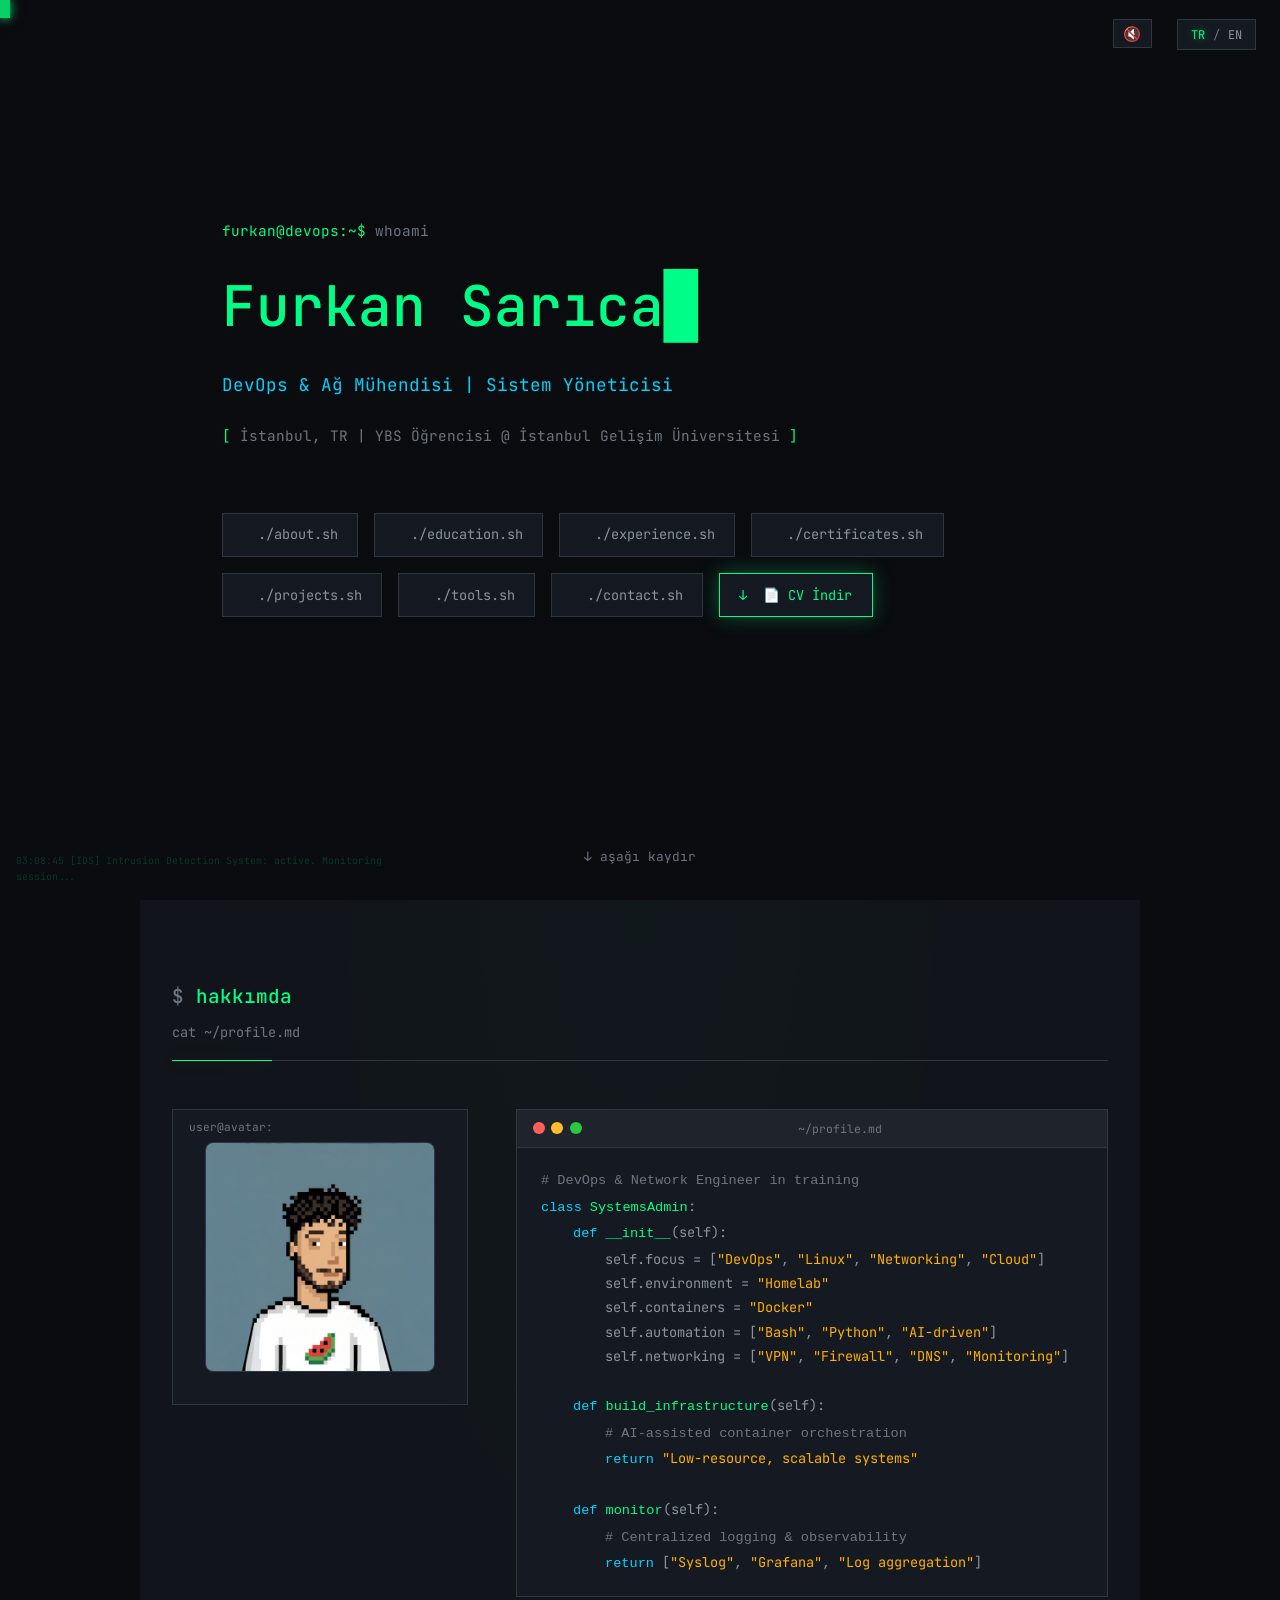
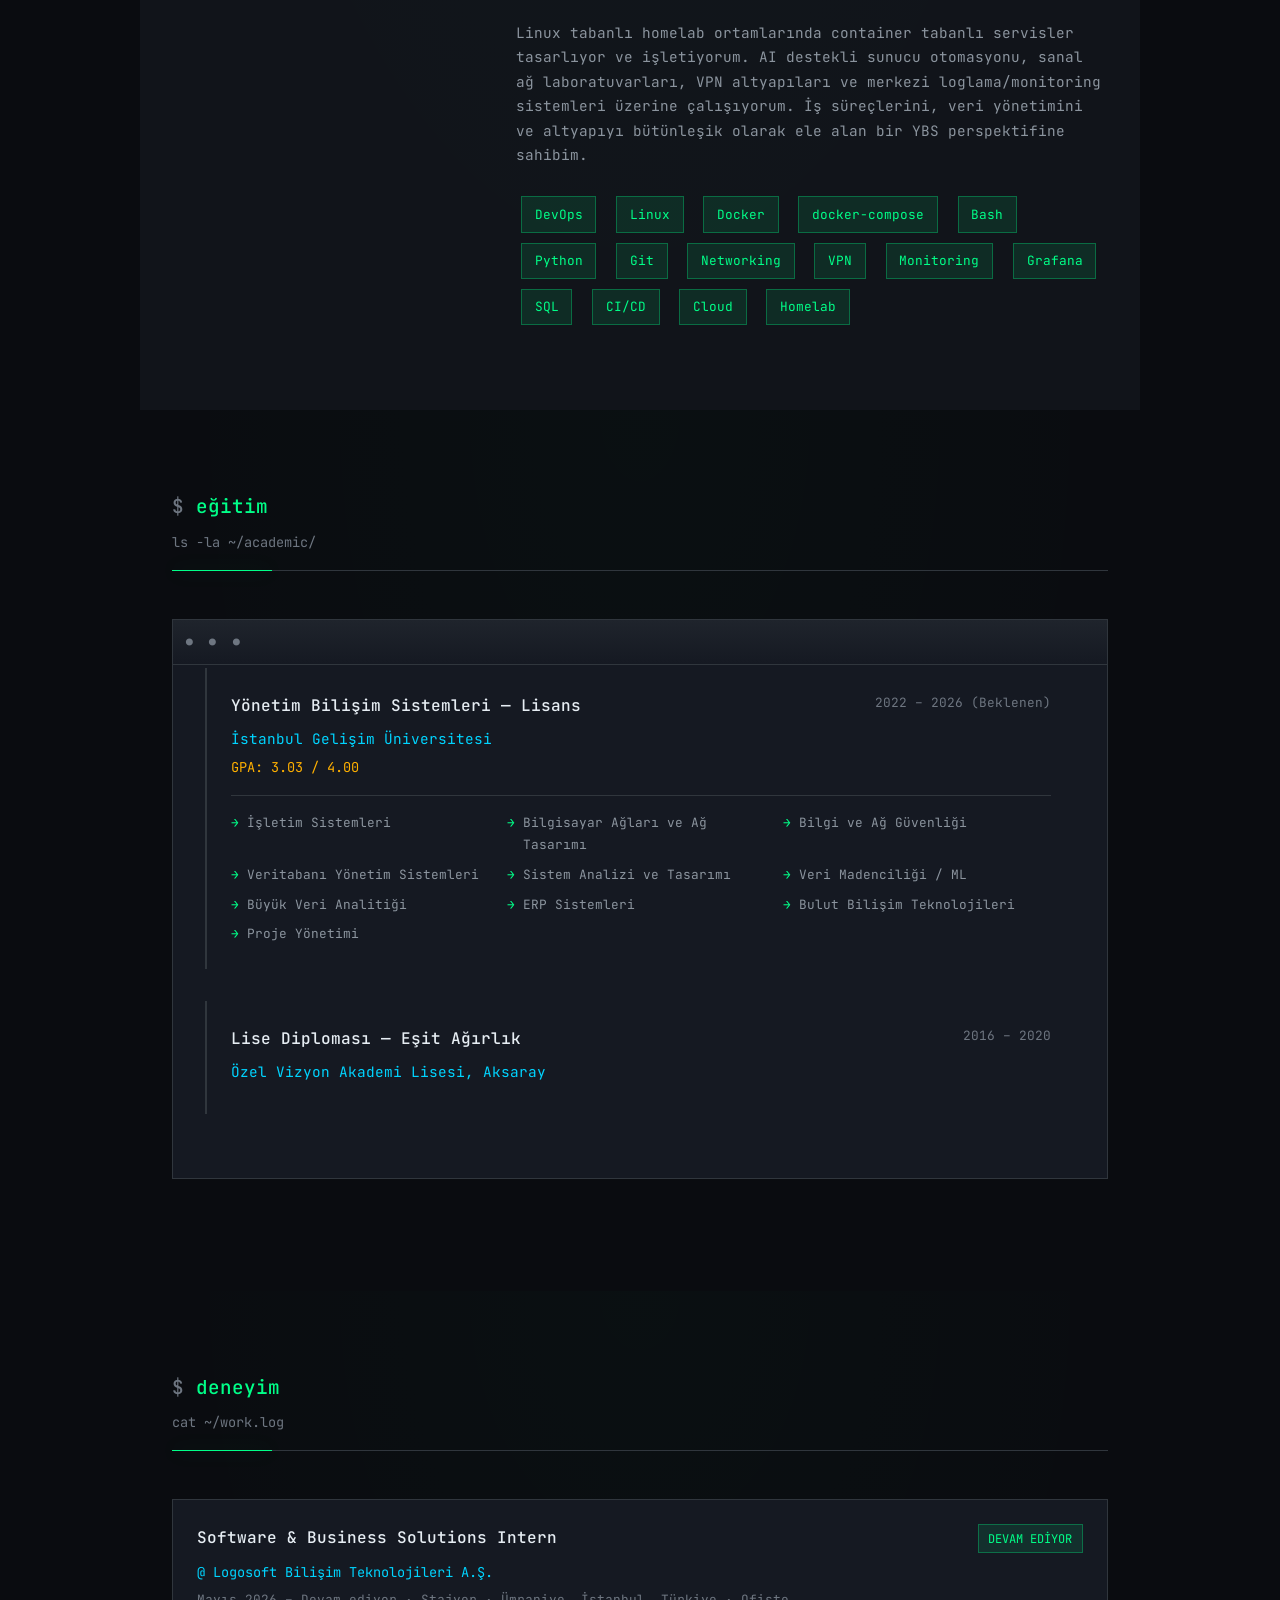
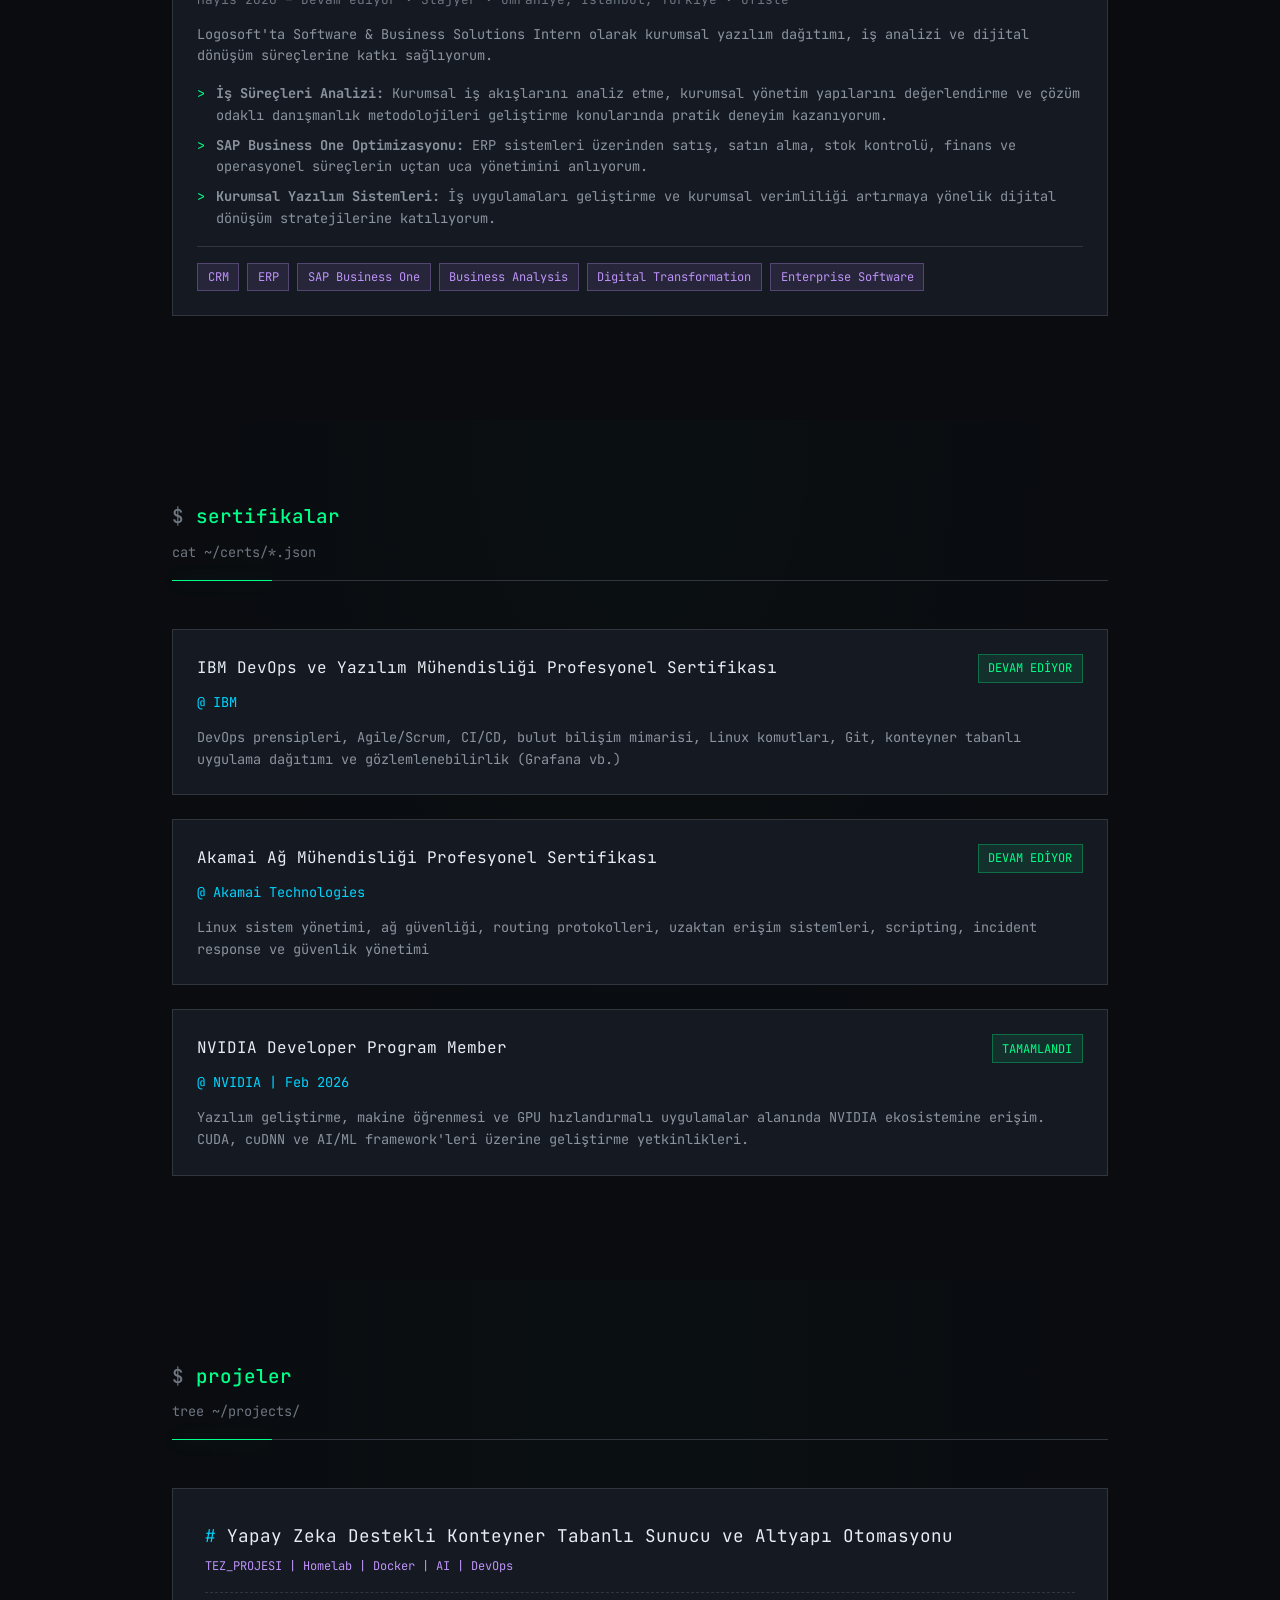
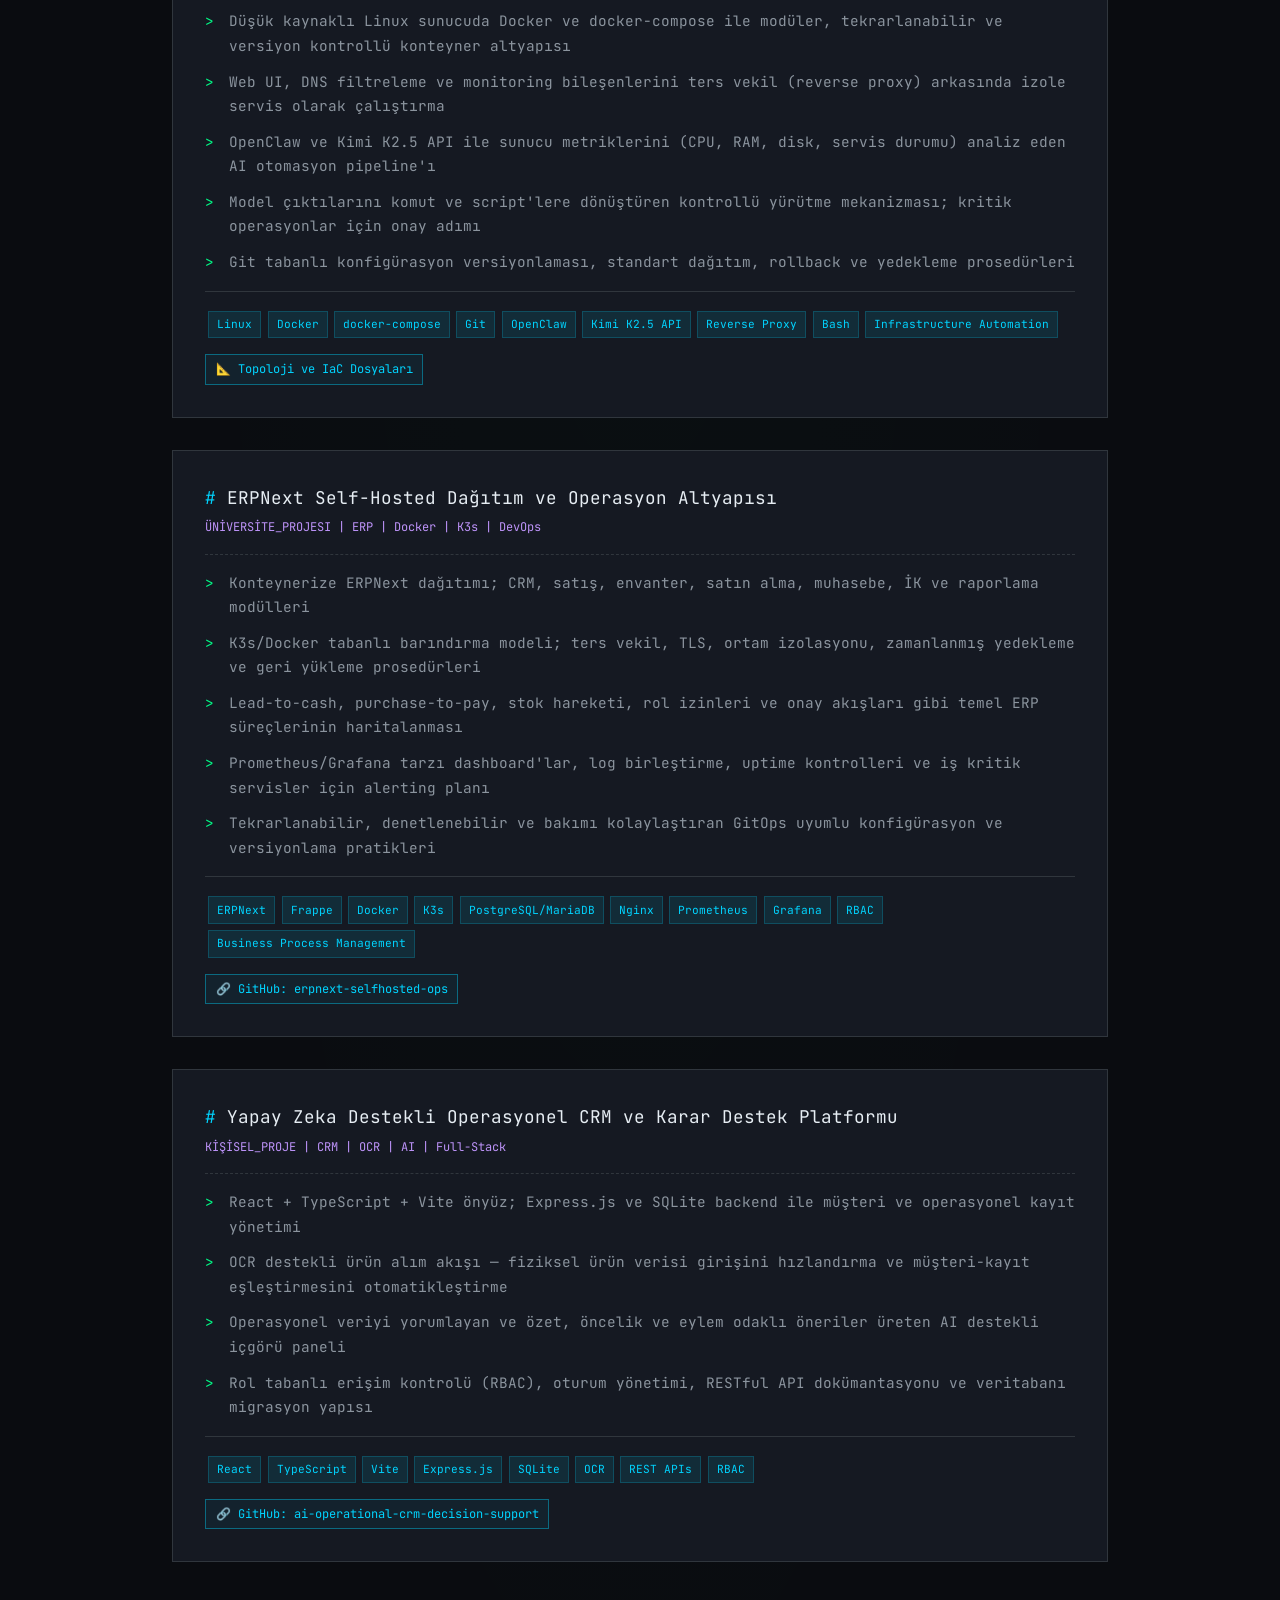
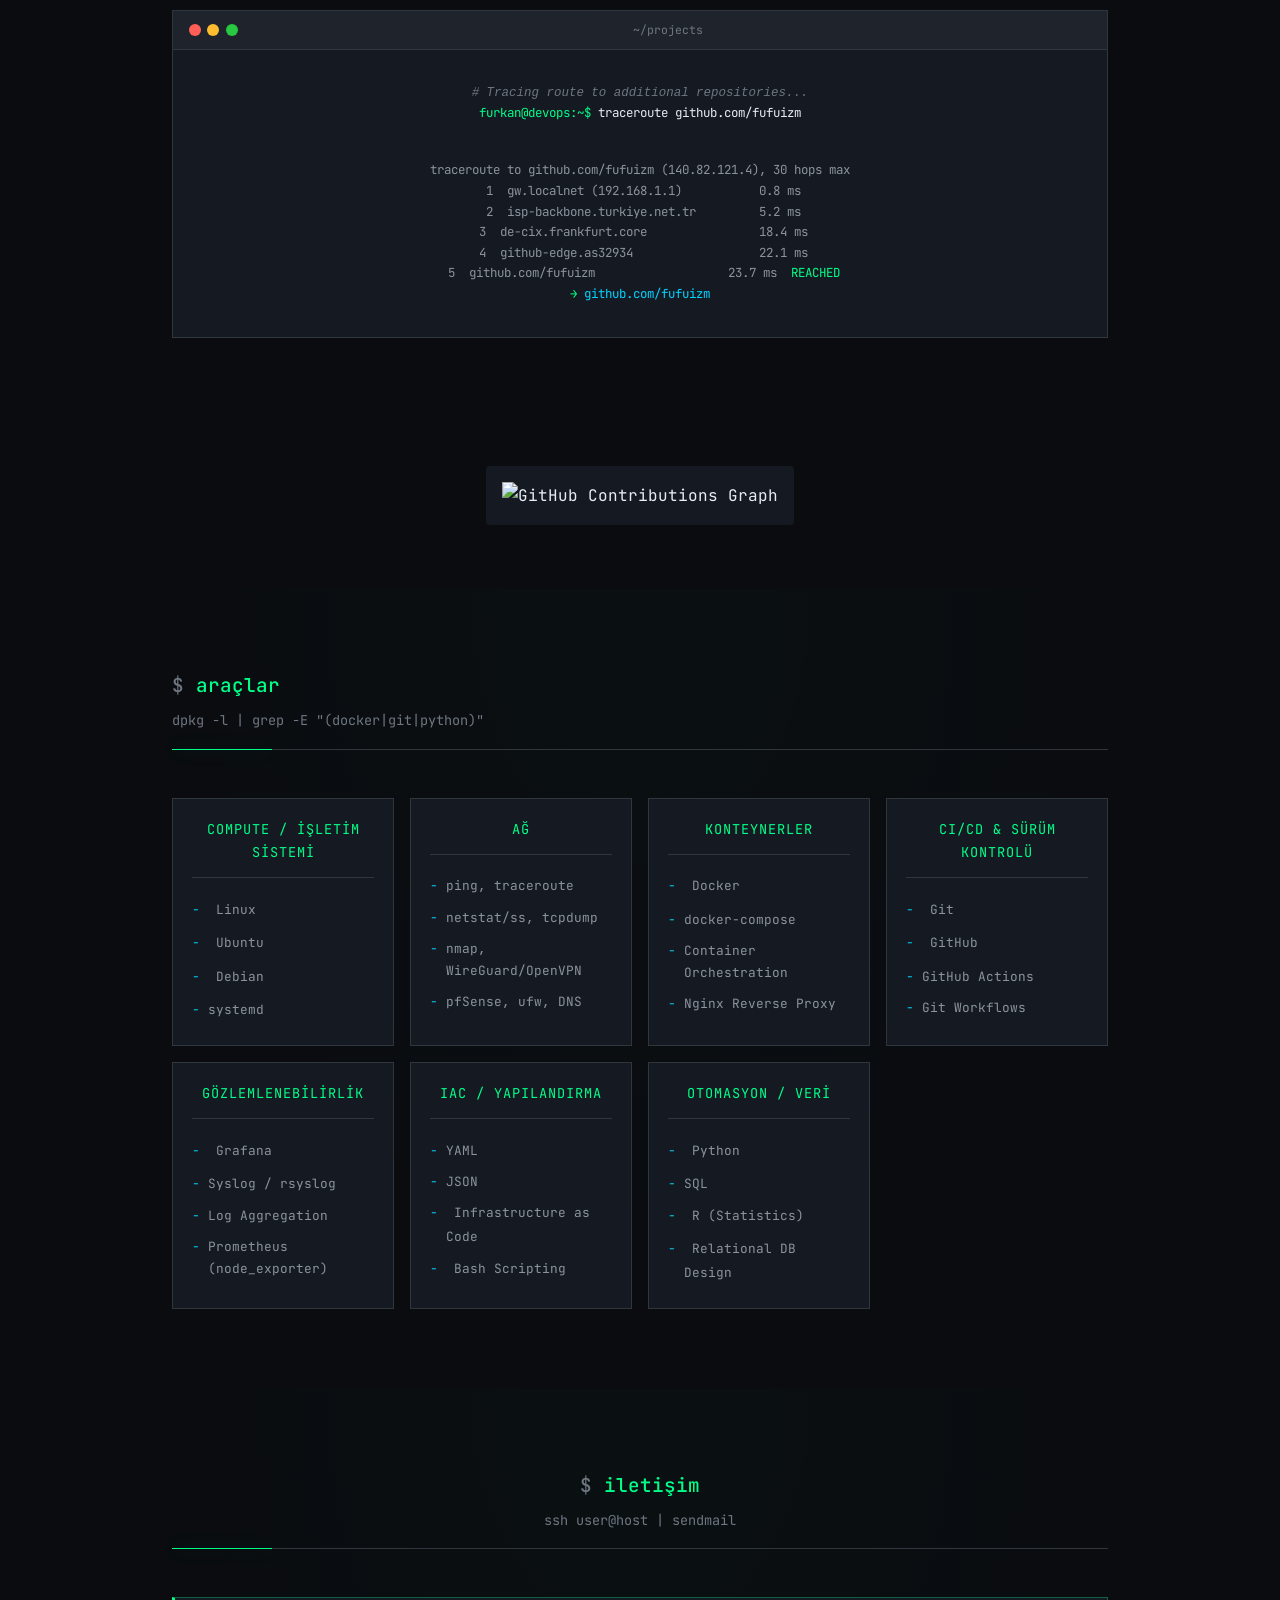
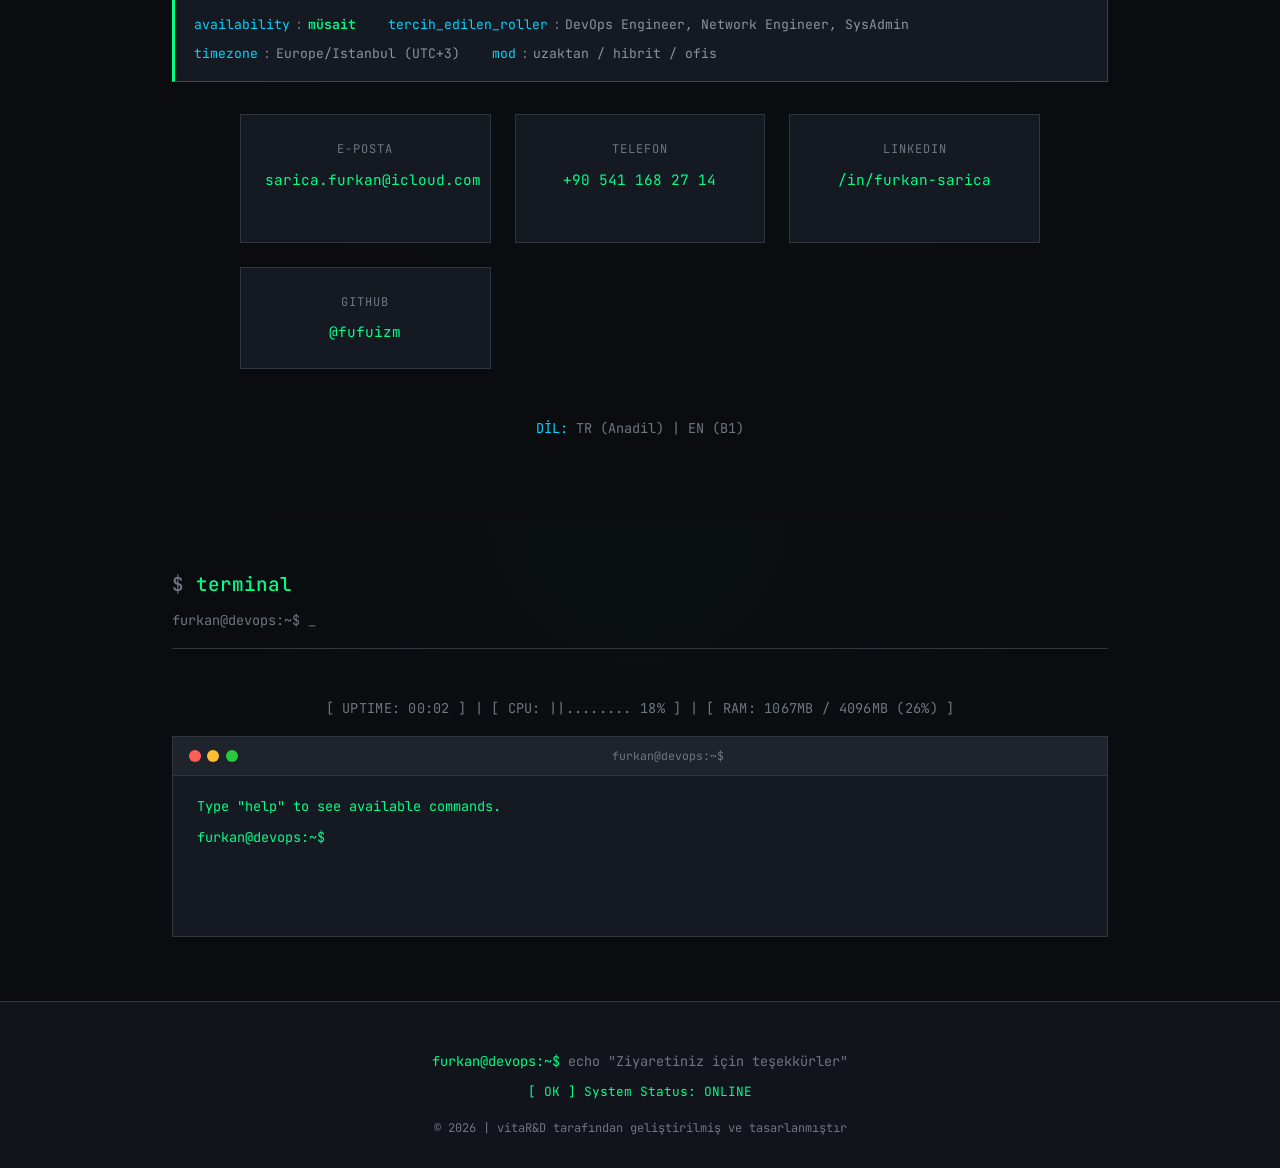
==== commit 732fe717: "Merge 062678f3cfcfa90fd14369eecd6418e5a600a7c5 into 1f2d6538f9fec8ae4a8ba4134f37e8adb5af3d18" ====
--- a/index.html
+++ b/index.html
@@ -1055,7 +1055,7 @@
 
     var sections = { projects: '#projects', about: '#about', contact: '#contact', tools: '#tools', education: '#education', certificates: '#certificates' };
 
-    var cliCommands = ['help', 'projects', 'about', 'education', 'certificates', 'tools', 'contact', 'clear', 'whoami', 'sudo', 'ip a', 'ifconfig', 'theme ls', 'theme set default', 'theme set dracula', 'theme set monokai', 'theme set cyberpunk', 'theme set ubuntu', 'theme set amber', 'theme set light', 'theme light', 'theme dark', 'ls', 'ls -la', 'pwd', 'cd ~', 'cd /', 'cd /etc', 'cd /var/log', 'cd /home/furkan', 'cd about', 'cd projects', 'cd education', 'cat profile.md', 'cat ai-container.txt', 'cat vpn-lab.txt', 'cat logging.txt', 'cat university.md', 'cat top_secret.txt', 'cat /etc/passwd', 'cat /etc/hosts', 'cat /var/log/auth.log', 'cat /var/log/syslog', 'uname -a', 'exit', 'neofetch', 'fastfetch', 'gh repo list', 'ls ~/repos', 'curl wttr.in', 'curl wttr.in/Istanbul', 'curl https://api.fufuizm.com/v1/hire-me', 'reboot', 'cat cv.pdf', 'cat cv', 'ping', 'ping fufuizm.com', 'ping 8.8.8.8', 'ping google.com', 'docker ps', 'docker stats', 'docker logs fufuizm-web', 'docker logs ai-pipeline', 'docker logs grafana', 'docker stop fufuizm-web', 'docker start fufuizm-web', 'kubectl get pods', 'nmap', 'nmap fufuizm.com', 'nmap localhost', 'traceroute fufuizm.com', 'traceroute', 'vim', 'vi', 'coffee', 'make coffee', 'brew coffee', 'chmod 777 top_secret.txt', 'htop', 'top', 'cmatrix', 'sudo apt update', 'sudo apt upgrade', 'sudo apt upgrade -y', 'dig fufuizm.com', 'nslookup fufuizm.com', 'history', 'man furkan'];
+    var cliCommands = ['help', 'projects', 'about', 'education', 'certificates', 'tools', 'contact', 'clear', 'whoami', 'sudo', 'ip a', 'ifconfig', 'theme ls', 'theme set default', 'theme set dracula', 'theme set monokai', 'theme set cyberpunk', 'theme set ubuntu', 'theme set amber', 'theme set light', 'theme light', 'theme dark', 'ls', 'ls -la', 'pwd', 'cd ~', 'cd /', 'cd /etc', 'cd /var/log', 'cd /home/furkan', 'cd about', 'cd projects', 'cd education', 'cat profile.md', 'cat ai-container.txt', 'cat vpn-lab.txt', 'cat logging.txt', 'cat university.md', 'cat top_secret.txt', 'cat /etc/passwd', 'cat /etc/hosts', 'cat /var/log/auth.log', 'cat /var/log/syslog', 'uname -a', 'exit', 'neofetch', 'fastfetch', 'gh repo list', 'ls ~/repos', 'curl wttr.in', 'curl wttr.in/Istanbul', 'curl https://api.fufuizm.com/v1/hire-me', 'reboot', 'cat cv.pdf', 'cat cv', 'ping', 'ping fufuizm.com', 'ping 8.8.8.8', 'ping google.com', 'docker ps', 'docker stats', 'docker logs fufuizm-web', 'docker logs ai-pipeline', 'docker logs grafana', 'docker stop fufuizm-web', 'docker start fufuizm-web', 'kubectl get pods', 'nmap', 'nmap fufuizm.com', 'nmap localhost', 'traceroute fufuizm.com', 'traceroute', 'vim', 'vi', 'coffee', 'make coffee', 'brew coffee', 'chmod 777 top_secret.txt', 'htop', 'top', 'cmatrix', 'sudo apt update', 'sudo apt upgrade', 'sudo apt upgrade -y', 'dig fufuizm.com', 'nslookup fufuizm.com', 'history', 'man furkan', 'git push', 'git push origin main', 'make deploy'];
 
     // ===== Virtual File System =====
     var vfsTree = {
@@ -1411,8 +1411,75 @@
             e.preventDefault();
             var val = input.value;
             if (!val) return;
-            var match = cliCommands.find(function (cmd) { return cmd.startsWith(val); });
-            if (match) input.value = match;
+
+            // --- VFS path auto-complete ---
+            // Detect if the current token ends with a path-like segment (contains '/')
+            var tokens = val.split(' ');
+            var lastToken = tokens[tokens.length - 1];
+            if (lastToken.indexOf('/') !== -1 || lastToken.charAt(0) === '~') {
+                // Normalise tilde
+                var expandedToken = lastToken.charAt(0) === '~'
+                    ? lastToken.replace(/^~/, '/home/furkan')
+                    : lastToken;
+                // Split into dir part and partial filename
+                var lastSlash = expandedToken.lastIndexOf('/');
+                var dirPart   = lastSlash === -1 ? '/' : expandedToken.slice(0, lastSlash) || '/';
+                var filePart  = expandedToken.slice(lastSlash + 1);
+                // Look up children in vfsTree
+                var children = vfsTree[dirPart] || [];
+                var matches  = children.filter(function (c) { return c.startsWith(filePart); });
+                if (matches.length === 1) {
+                    // Unique match — complete it
+                    var completed = dirPart.replace(/\/$/, '') + '/' + matches[0];
+                    // Restore tilde if original started with ~
+                    if (lastToken.charAt(0) === '~') {
+                        completed = completed.replace('/home/furkan', '~');
+                    }
+                    tokens[tokens.length - 1] = completed;
+                    input.value = tokens.join(' ');
+                } else if (matches.length > 1) {
+                    // Multiple matches — complete to common prefix and list options
+                    var prefix = matches[0];
+                    for (var mi = 1; mi < matches.length; mi++) {
+                        var m = matches[mi];
+                        var pi = 0;
+                        while (pi < prefix.length && pi < m.length && prefix[pi] === m[pi]) pi++;
+                        prefix = prefix.slice(0, pi);
+                    }
+                    if (prefix.length > filePart.length) {
+                        var completedPfx = dirPart.replace(/\/$/, '') + '/' + prefix;
+                        if (lastToken.charAt(0) === '~') {
+                            completedPfx = completedPfx.replace('/home/furkan', '~');
+                        }
+                        tokens[tokens.length - 1] = completedPfx;
+                        input.value = tokens.join(' ');
+                    } else {
+                        // Already at common prefix — show options
+                        echoCmd(val);
+                        addLine(matches.join('   '));
+                    }
+                }
+                return;
+            }
+
+            // --- Fallback: command-level completion ---
+            var cmdMatches = cliCommands.filter(function (cmd) { return cmd.startsWith(val); });
+            if (cmdMatches.length === 1) {
+                input.value = cmdMatches[0];
+            } else if (cmdMatches.length > 1) {
+                var cmdPrefix = cmdMatches[0];
+                for (var ci = 1; ci < cmdMatches.length; ci++) {
+                    var cp = 0;
+                    while (cp < cmdPrefix.length && cp < cmdMatches[ci].length && cmdPrefix[cp] === cmdMatches[ci][cp]) cp++;
+                    cmdPrefix = cmdPrefix.slice(0, cp);
+                }
+                if (cmdPrefix.length > val.length) {
+                    input.value = cmdPrefix;
+                } else {
+                    echoCmd(val);
+                    addLine(cmdMatches.join('   '));
+                }
+            }
             return;
         }
         if (e.key !== 'Enter') return;
@@ -1453,7 +1520,7 @@
             addLine('  whoami, uname -a, htop, chmod, sudo apt update, sudo rm -rf / (DANGER)');
             addLine('');
             addLine('[ DevOps & Containers ]');
-            addLine('  docker, kubectl, git log');
+            addLine('  docker, kubectl, git log, git push origin main, make deploy');
             addLine('');
             addLine('[ Advanced Tools & Config ]');
             addLine('  vim (Vi IMproved), theme (Display Config), make coffee (JIT Coffee Engine)');
@@ -2195,6 +2262,26 @@
                     addLine('Error: could not reach api.github.com. Check your network.', 'err');
                 });
 
+        // ===== git push / make deploy — CI/CD Pipeline Trigger =====
+        } else if (c === 'git push' || c === 'git push origin main' || c === 'git push origin main --force' || c === 'make deploy') {
+            addLine('[INFO] Pushing changes to remote... Triggering CI/CD pipeline.', 'ok');
+            addLine('Enumerating objects: 5, done.');
+            addLine('Counting objects: 100% (5/5), done.');
+            addLine('Delta compression using up to 4 threads');
+            addLine('Compressing objects: 100% (3/3), done.');
+            addLine('Writing objects: 100% (3/3), 1.23 KiB | 1.23 MiB/s, done.');
+            addLine('Total 3 (delta 2), reused 0 (delta 0), pack-reused 0');
+            addLine('remote: Resolving deltas: 100% (2/2), completed with 2 local objects.');
+            addLine('To https://github.com/fufuizm/fufuizm.github.io.git');
+            addLine('   a1b2c3d..e4f5g6h  main -> main');
+            addLine('');
+            addLine('🚀 Pipeline triggered. Scrolling to CI/CD dashboard...', 'ok');
+            setTimeout(function () {
+                var pipelineSection = document.getElementById('cicd-pipeline');
+                if (pipelineSection) pipelineSection.scrollIntoView({ behavior: 'smooth', block: 'start' });
+                if (typeof window.triggerCICDPipeline === 'function') window.triggerCICDPipeline(addLine);
+            }, 600);
+
         } else {
             cmdHandled = false;
             invalidCount++;
@@ -2646,7 +2733,23 @@
     var logEl = document.getElementById('pipeline-log');
     if (!stageEls.build || !stageEls.test || !stageEls.deploy || !logEl) return;
 
-    var ICONS = { idle: '⬜', running: '🔄', ok: '✅', fail: '❌' };
+    var ICONS = { idle: '⬜', running: '⏳', ok: '✅', fail: '❌' };
+
+    // Track all pending timeouts so we can cancel a running pipeline
+    var pendingTimers = [];
+    var autoLoopTimer = null;
+
+    function schedule(fn, delay) {
+        var id = setTimeout(fn, delay);
+        pendingTimers.push(id);
+        return id;
+    }
+
+    function cancelAll() {
+        pendingTimers.forEach(clearTimeout);
+        pendingTimers = [];
+        if (autoLoopTimer) { clearTimeout(autoLoopTimer); autoLoopTimer = null; }
+    }
 
     function setStage(name, state, icon) {
         var el = stageEls[name];
@@ -2654,81 +2757,100 @@
         el.querySelector('.pipeline-icon').textContent = icon || ICONS[state] || '⬜';
     }
 
-    function setLog(msg, color) {
-        logEl.style.color = color || 'var(--text-muted)';
-        logEl.textContent = msg;
+    function appendLog(msg, color) {
+        var line = document.createElement('div');
+        line.textContent = msg;
+        if (color) line.style.color = color;
+        logEl.appendChild(line);
+        logEl.scrollTop = logEl.scrollHeight;
     }
 
     function resetAll() {
         ['build', 'test', 'deploy'].forEach(function (s) { setStage(s, '', ICONS.idle); });
-        setLog('');
-    }
-
-    function runPipeline() {
-        var willFail = Math.random() < 0.3; // 30% chance of test failure
+        logEl.innerHTML = '';
+    }
+
+    function runPipeline(termAddLine, isManual) {
+        cancelAll();
         resetAll();
+        var addLine = (typeof termAddLine === 'function') ? termAddLine : function () {};
 
         // --- Build stage ---
-        setTimeout(function () {
+        schedule(function () {
             setStage('build', 'running', ICONS.running);
-            setLog('⚙ Building fufuizm/web:latest...');
+            appendLog('⚙  [Build] Cloning repository...');
+            addLine('[CI] ⚙  Cloning repository fufuizm/fufuizm.github.io...');
         }, 200);
-
-        setTimeout(function () {
+        schedule(function () {
+            appendLog('⚙  [Build] Running: npm install');
+            addLine('[CI] Running: npm install');
+        }, 800);
+        schedule(function () {
+            appendLog('⚙  [Build] Running: docker build -t fufuizm/web:latest .');
+            addLine('[CI] Running: docker build -t fufuizm/web:latest .');
+        }, 1400);
+        schedule(function () {
+            appendLog('⚙  [Build] Pushing image to ghcr.io...');
+            addLine('[CI] Pushing image to ghcr.io/fufuizm/web:latest');
+        }, 2000);
+        schedule(function () {
             setStage('build', 'done', ICONS.ok);
-            setLog('[ Build ] passed — image pushed to registry', 'var(--terminal-green)');
-        }, 2400);
+            appendLog('✅ [Build] passed — image digest: sha256:a1b2c3d4e5f6', 'var(--terminal-green)');
+            addLine('[CI] ✅ Build passed — image pushed to registry.', 'ok');
+        }, 2600);
 
         // --- Test stage ---
-        setTimeout(function () {
+        schedule(function () {
             setStage('test', 'running', ICONS.running);
-            setLog('🧪 Running test suite...');
-        }, 2800);
-
-        if (willFail) {
-            setTimeout(function () {
-                setStage('test', 'failed', ICONS.fail);
-                setLog('[ Test ] FAILED — 1 assertion error detected', '#ff4444');
-            }, 4800);
-            // Retry
-            setTimeout(function () {
-                setStage('test', 'retry', ICONS.running);
-                setLog('↩ Retrying test suite...');
-            }, 6200);
-            setTimeout(function () {
-                setStage('test', 'done', ICONS.ok);
-                setLog('[ Test ] passed on retry ✓', 'var(--terminal-green)');
-            }, 8200);
-            // Deploy stage (offset for retry)
-            setTimeout(function () {
-                setStage('deploy', 'running', ICONS.running);
-                setLog('🚀 Deploying to fufuizm.github.io...');
-            }, 8700);
-            setTimeout(function () {
-                setStage('deploy', 'done', ICONS.ok);
-                setLog('[ Deploy ] live — https://fufuizm.github.io ✓', 'var(--terminal-green)');
-            }, 10800);
-            setTimeout(runPipeline, 14000);
-        } else {
-            setTimeout(function () {
-                setStage('test', 'done', ICONS.ok);
-                setLog('[ Test ] passed — all 42 checks green', 'var(--terminal-green)');
-            }, 4800);
-            // Deploy stage
-            setTimeout(function () {
-                setStage('deploy', 'running', ICONS.running);
-                setLog('🚀 Deploying to fufuizm.github.io...');
-            }, 5300);
-            setTimeout(function () {
-                setStage('deploy', 'done', ICONS.ok);
-                setLog('[ Deploy ] live — https://fufuizm.github.io ✓', 'var(--terminal-green)');
-            }, 7400);
-            setTimeout(runPipeline, 11000);
-        }
-    }
-
-    // Start after a short delay so page loads first
-    setTimeout(runPipeline, 2000);
+            appendLog('🧪 [Test]  Starting test runner...');
+            addLine('[CI] 🧪 Running test suite...');
+        }, 3000);
+        schedule(function () {
+            appendLog('🧪 [Test]  Running: pytest tests/ -v');
+            addLine('[CI] Running: pytest tests/ -v');
+        }, 3600);
+        schedule(function () {
+            appendLog('🧪 [Test]  Running: npm run lint');
+            addLine('[CI] Running: npm run lint');
+        }, 4200);
+        schedule(function () {
+            setStage('test', 'done', ICONS.ok);
+            appendLog('✅ [Test]  42 passed, 0 failed, 0 skipped', 'var(--terminal-green)');
+            addLine('[CI] ✅ Tests passed — 42 passed, 0 failed.', 'ok');
+        }, 5000);
+
+        // --- Deploy stage ---
+        schedule(function () {
+            setStage('deploy', 'running', ICONS.running);
+            appendLog('🚀 [Deploy] Deploying to production Swarm cluster...');
+            addLine('[CI] 🚀 Deploying to production Swarm cluster...');
+        }, 5500);
+        schedule(function () {
+            appendLog('🚀 [Deploy] Updating Nginx reverse proxy config...');
+            addLine('[CI] Updating Nginx reverse proxy config...');
+        }, 6200);
+        schedule(function () {
+            appendLog('🚀 [Deploy] Running health check on https://fufuizm.github.io...');
+            addLine('[CI] Running health check...');
+        }, 7000);
+        schedule(function () {
+            setStage('deploy', 'done', ICONS.ok);
+            appendLog('✅ [Deploy] live — https://fufuizm.github.io ✓', 'var(--terminal-green)');
+            addLine('[CI] ✅ Deploy successful — https://fufuizm.github.io is live!', 'ok');
+            if (!isManual) {
+                // Auto-loop: restart pipeline after 11 s cool-down (3.2 s pipeline + 7.8 s = ~11 s total idle)
+                autoLoopTimer = setTimeout(function () { runPipeline(null, false); }, 11000);
+            }
+        }, 7800);
+    }
+
+    // Expose global trigger for CLI
+    window.triggerCICDPipeline = function (termAddLine) {
+        runPipeline(termAddLine, true);
+    };
+
+    // Auto-start on page load
+    autoLoopTimer = setTimeout(function () { runPipeline(null, false); }, 2000);
 }());
 
 
--- a/style.css
+++ b/style.css
@@ -1349,6 +1349,9 @@
     font-size: 0.78rem;
     color: var(--text-muted);
     min-height: 1.2em;
+    max-height: 10em;
+    overflow-y: auto;
+    line-height: 1.5;
 }
 
 /* ===== 502 Bad Gateway Overlay ===== */
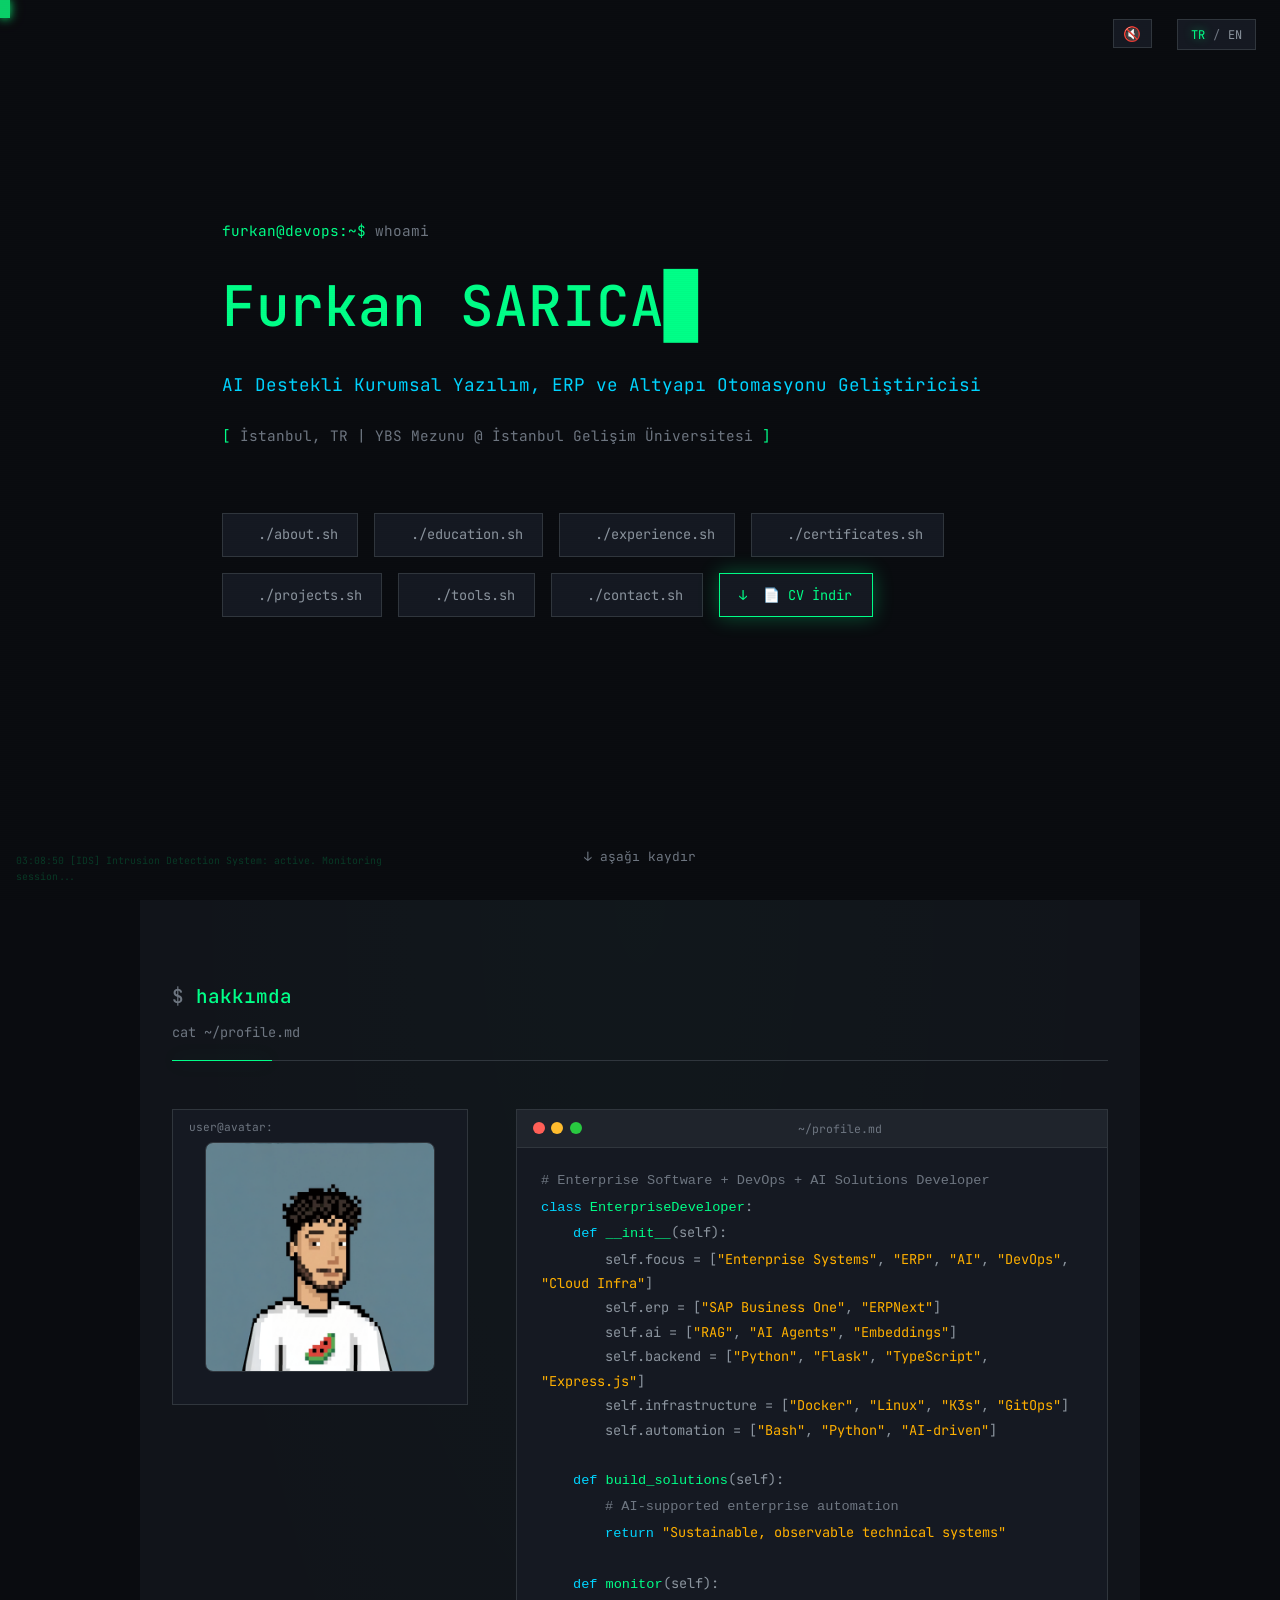
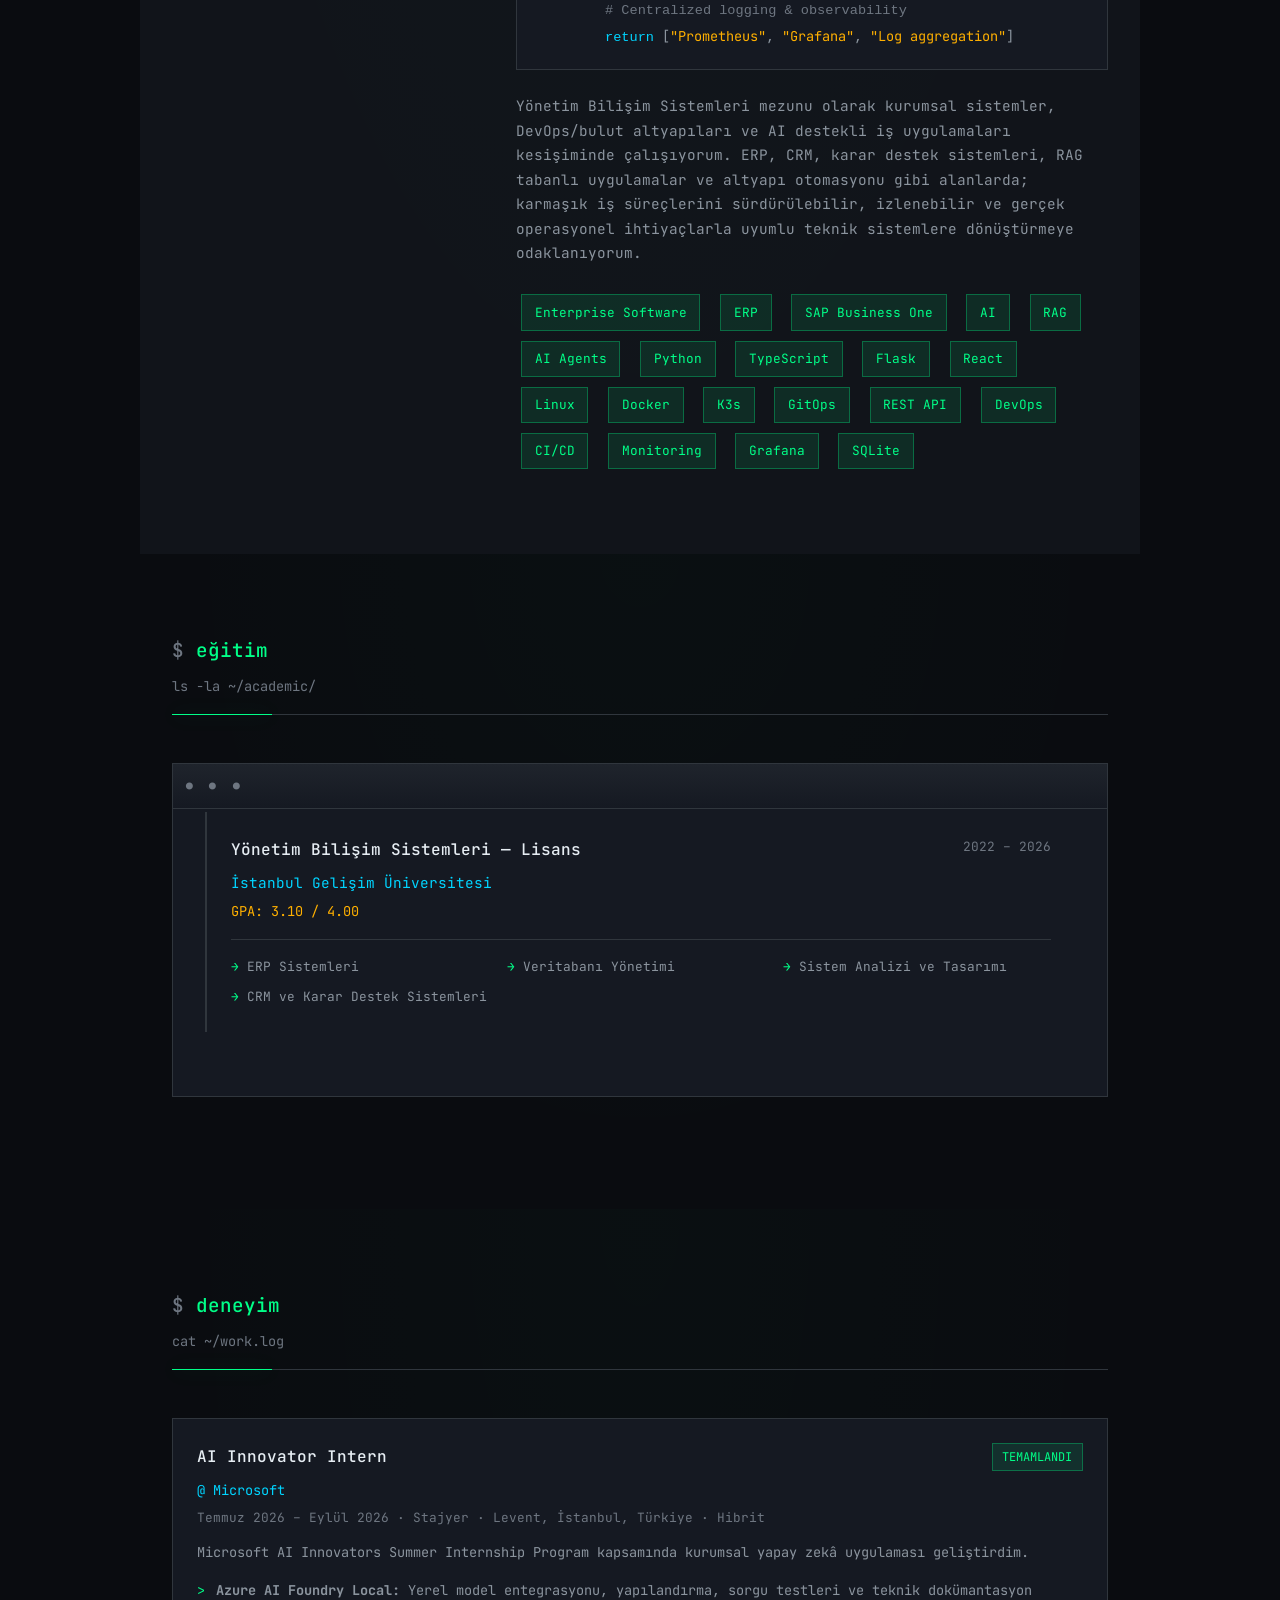
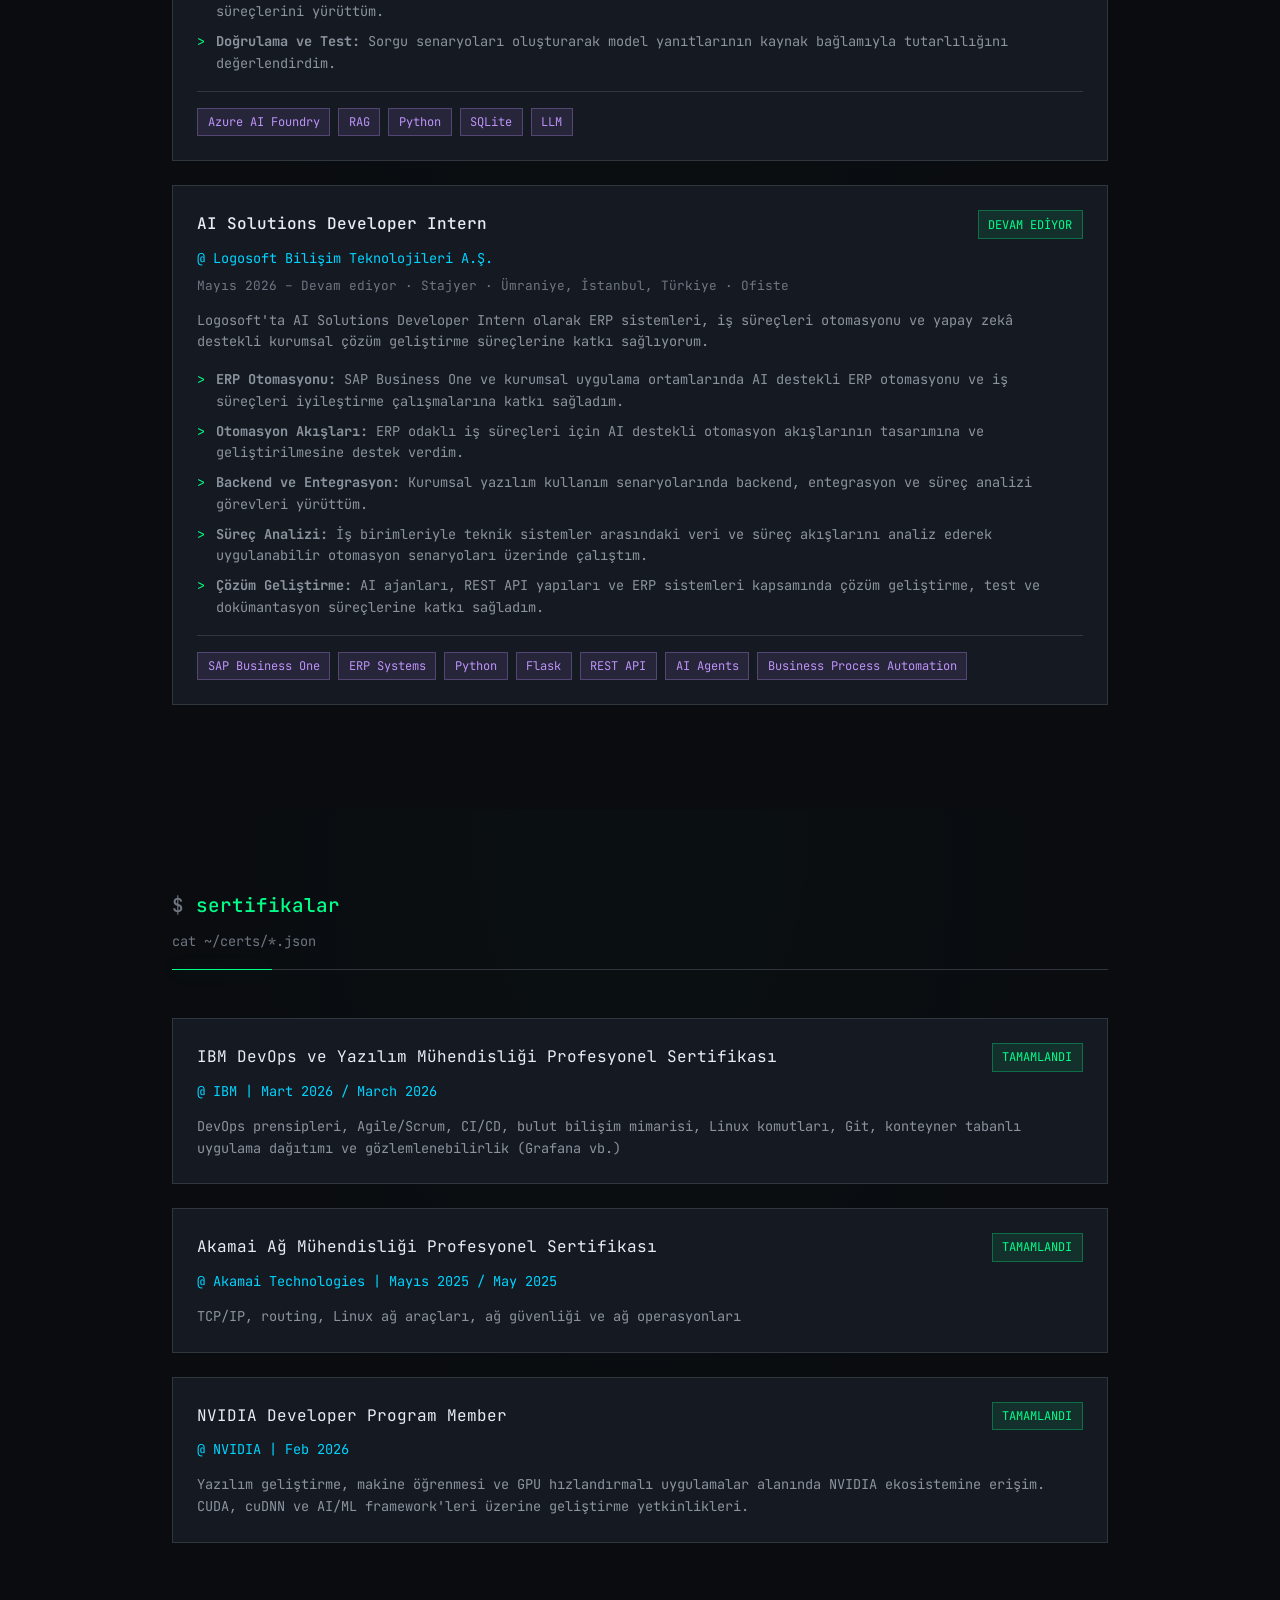
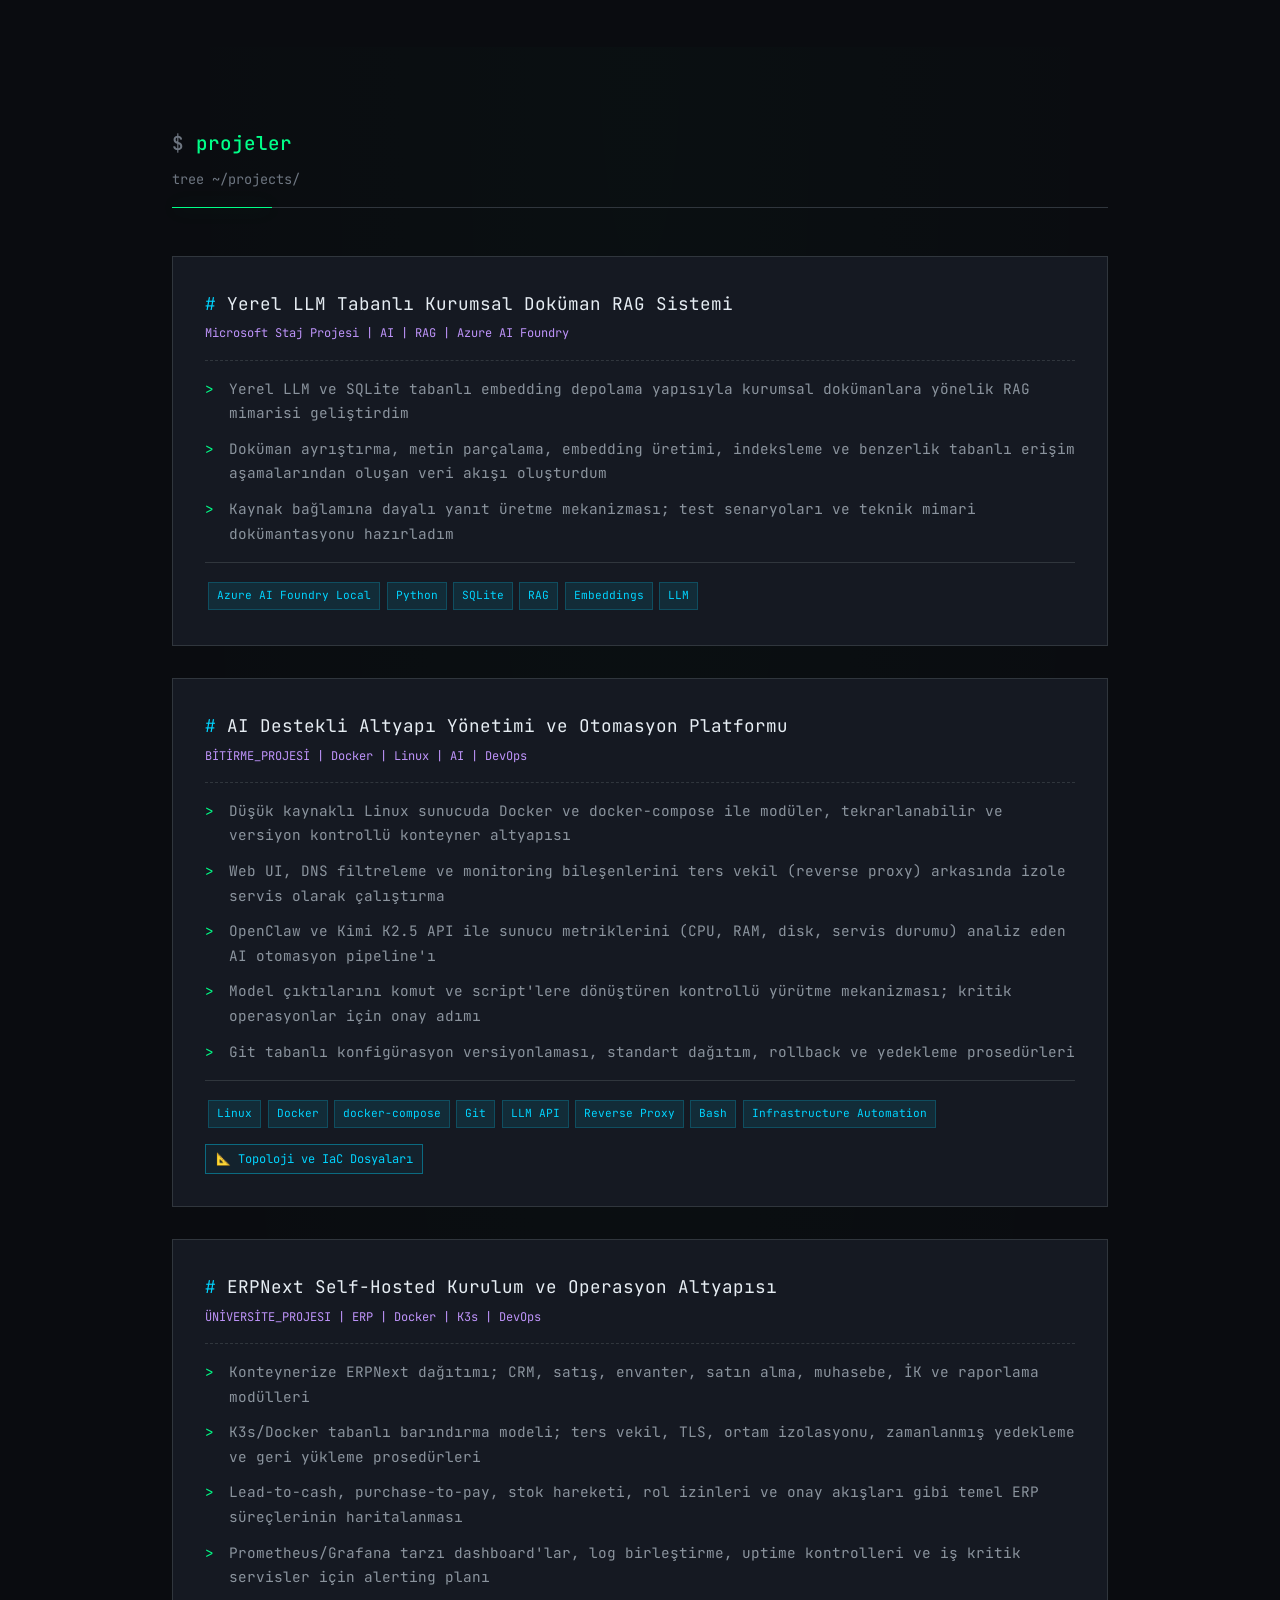
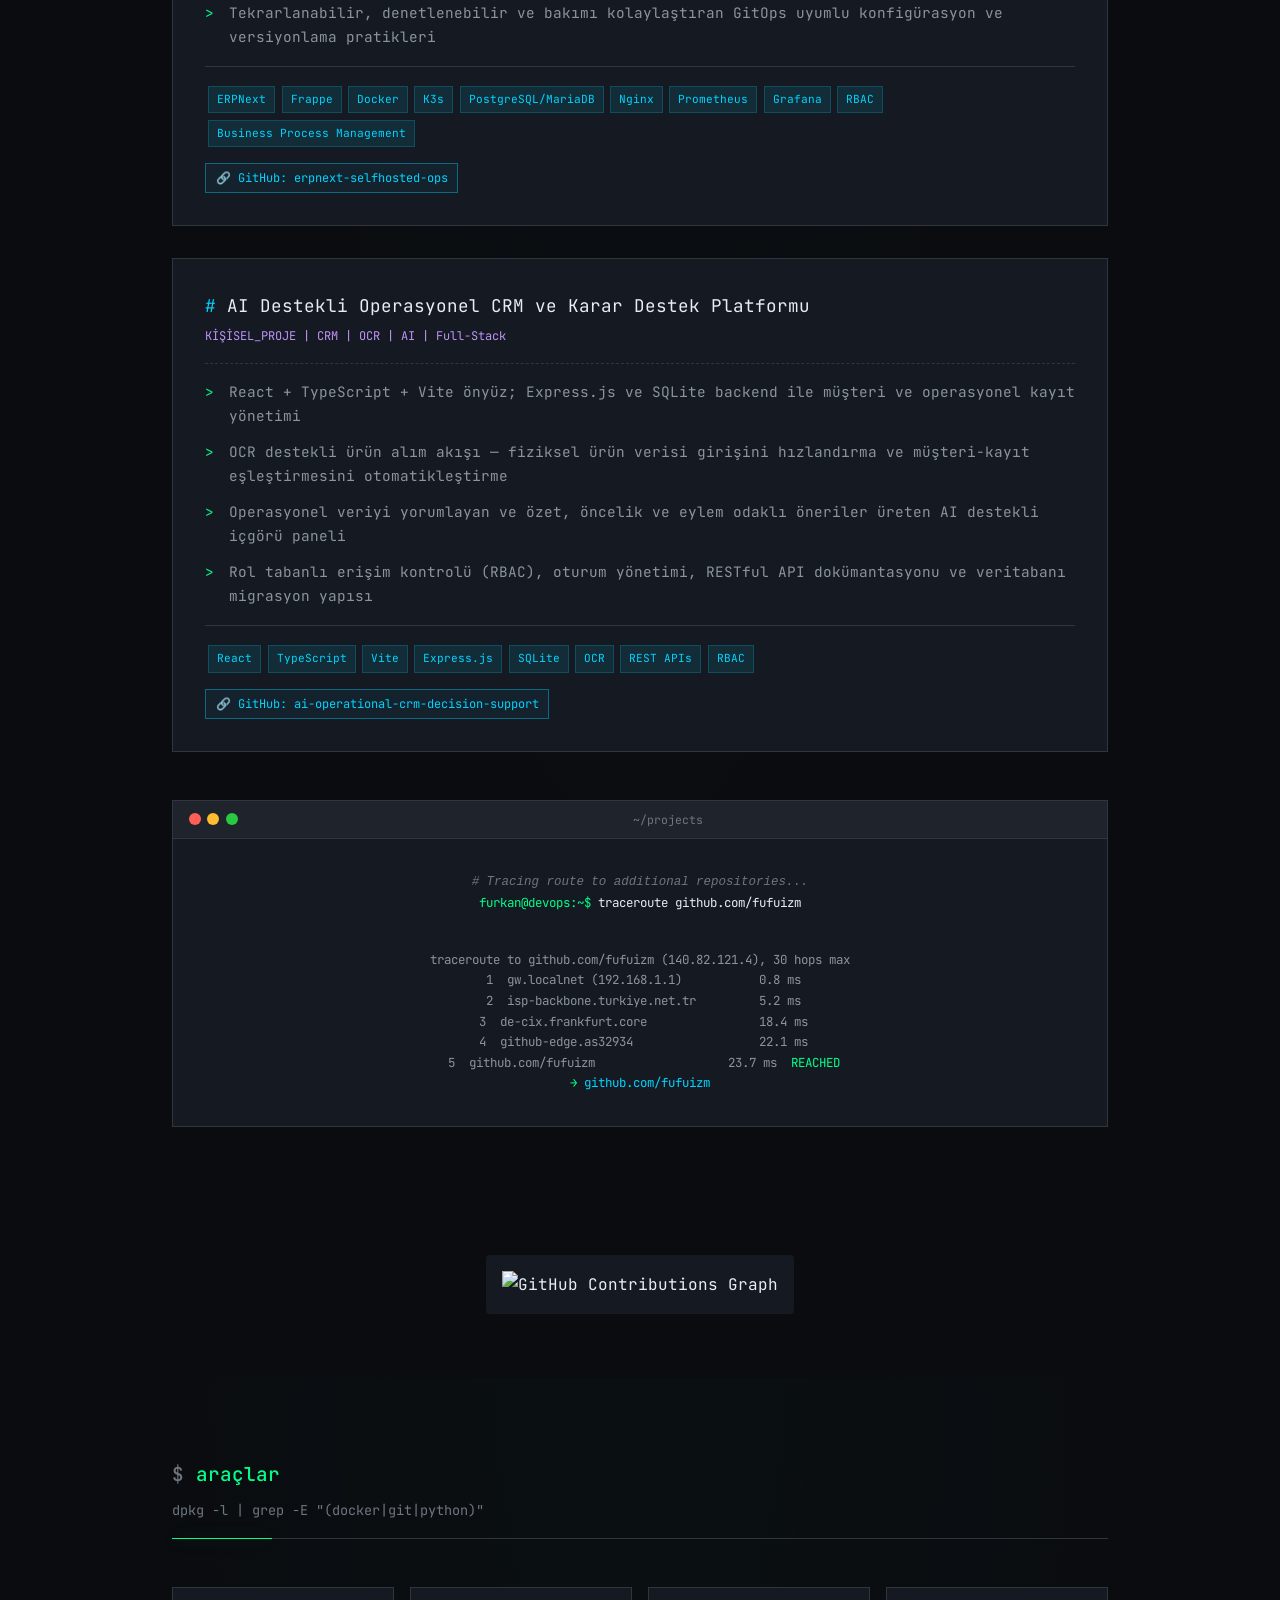
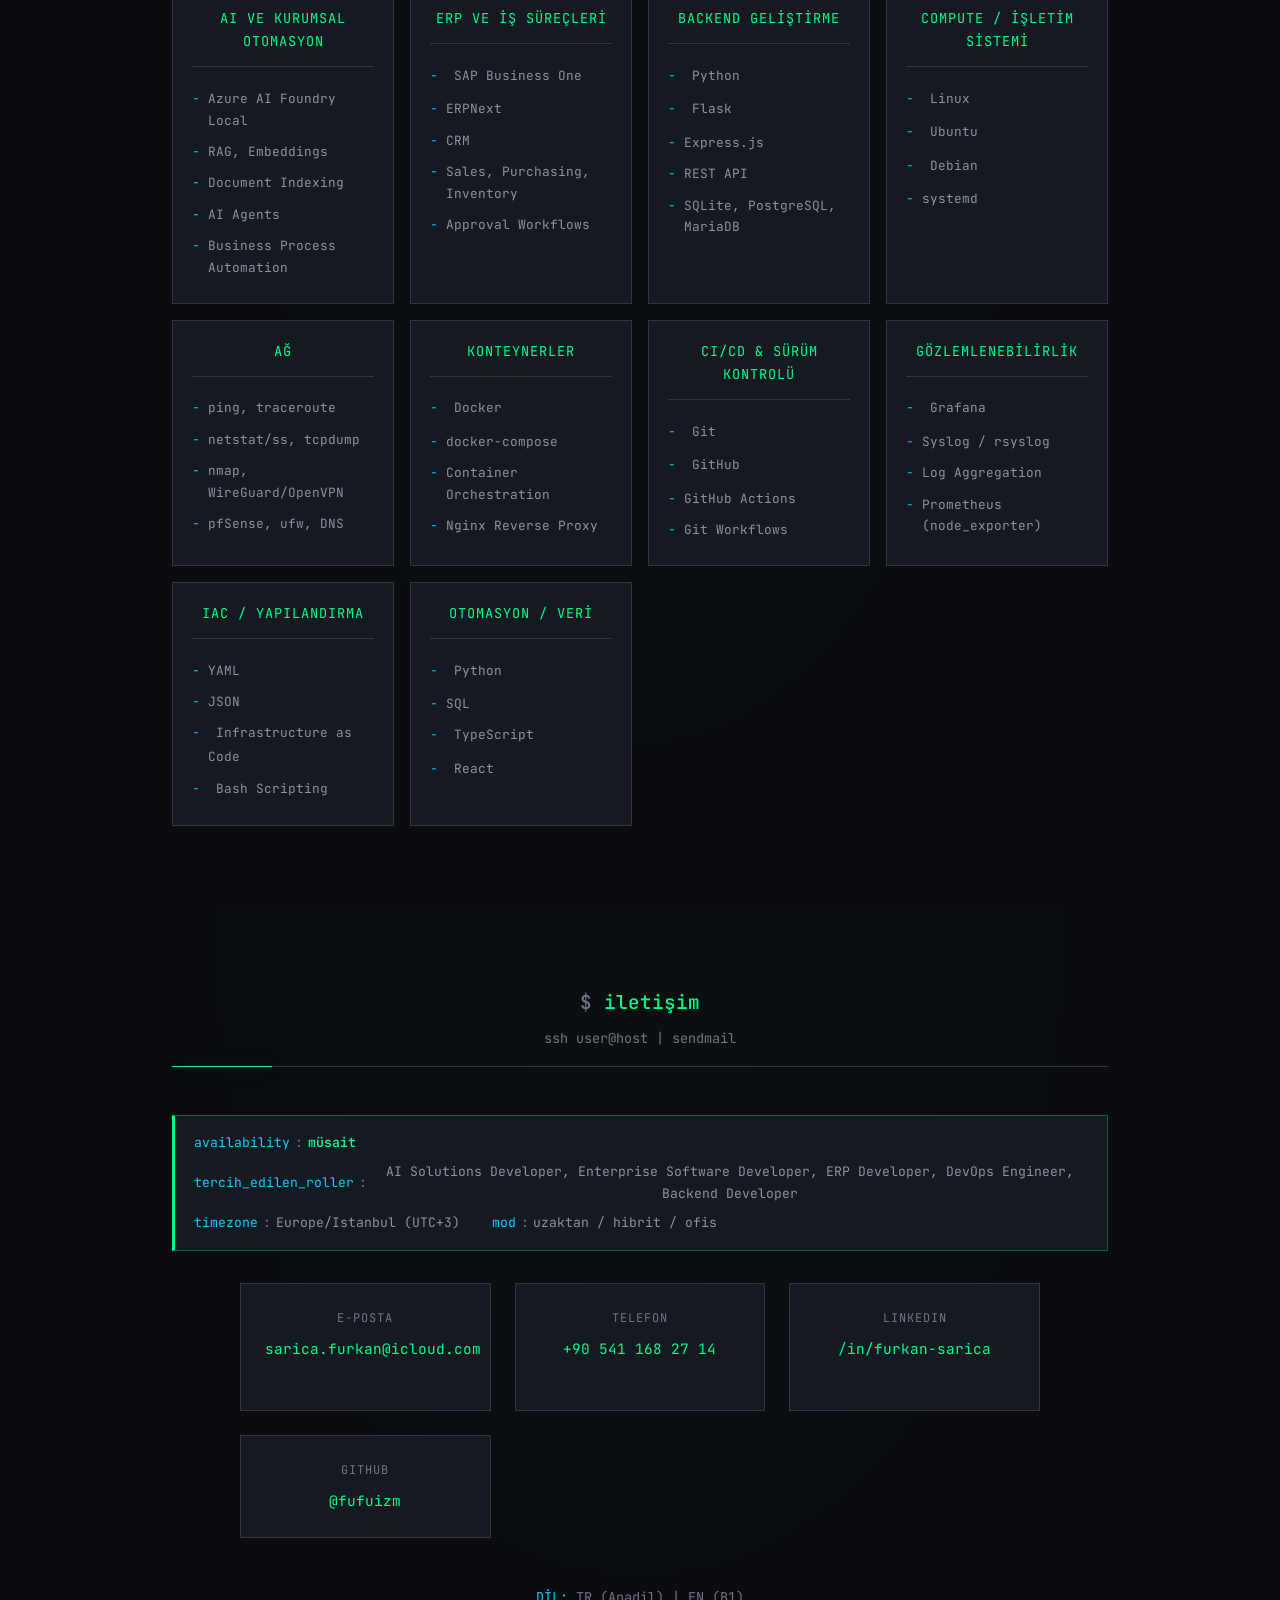
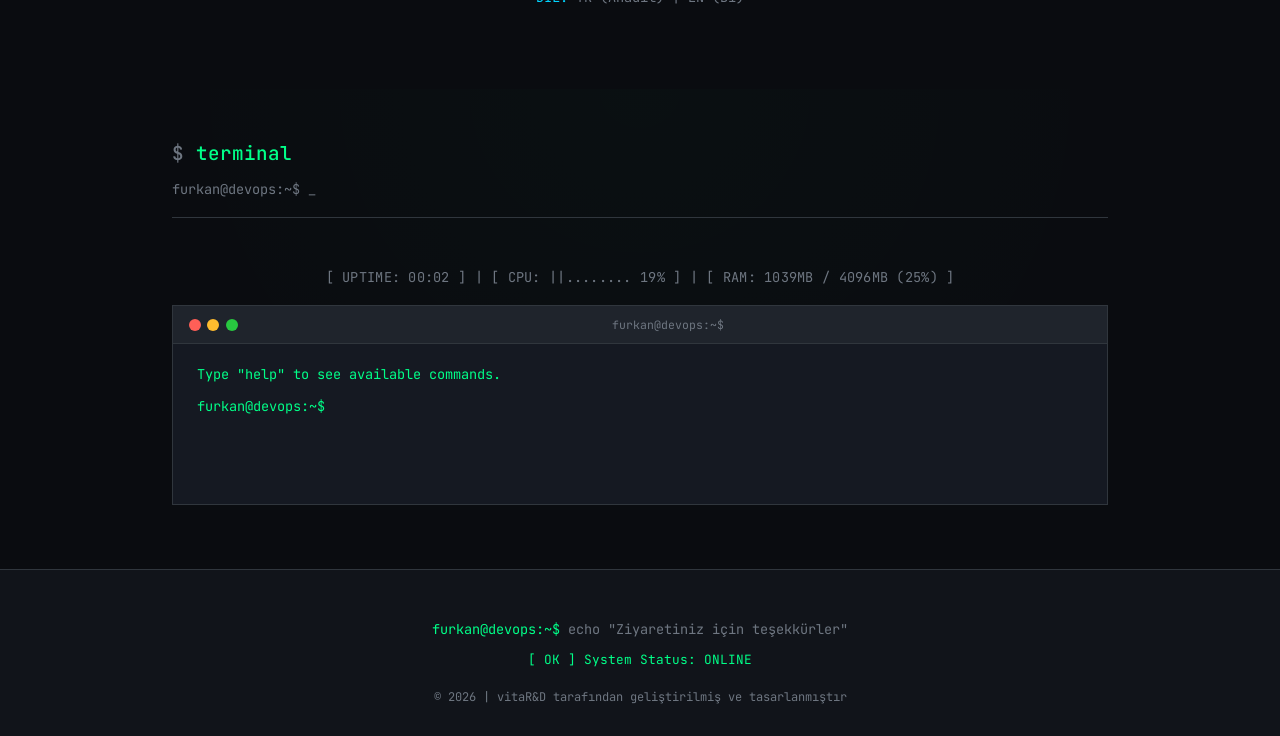
==== commit ec490479: "update: portfolio site synced with latest CV - Hero/title: AI Destekli Kurumsal Yazılım, ERP ve Alty" ====
--- a/index.html
+++ b/index.html
@@ -3,13 +3,13 @@
 <head>
 <meta charset="UTF-8">
 <meta name="viewport" content="width=device-width, initial-scale=1.0">
-<meta name="description" content="Furkan Sarıca - DevOps & Network Engineer | Linux, Docker, Networking, CI/CD">
-<title>Furkan Sarıca | DevOps & Network Engineer</title>
+<meta name="description" content="Furkan SARICA - AI Destekli Kurumsal Yazılım, ERP ve Altyapı Otomasyonu Geliştiricisi | Enterprise Software, DevOps, AI, RAG, SAP Business One">
+<title>Furkan SARICA | AI Destekli Kurumsal Yazılım, ERP ve Altyapı Otomasyonu Geliştiricisi</title>
 <link rel="preconnect" href="https://fonts.googleapis.com">
 <link rel="preconnect" href="https://fonts.gstatic.com" crossorigin>
 <link href="https://fonts.googleapis.com/css2?family=JetBrains+Mono:wght@300;400;500;600;700&display=swap" rel="stylesheet">
-<meta property="og:title" content="Furkan Sarıca | DevOps & Network Engineer">
-<meta property="og:description" content="DevOps, Linux, Docker, Networking ve CI/CD üzerine çalışmalar.">
+<meta property="og:title" content="Furkan SARICA | AI Destekli Kurumsal Yazılım, ERP ve Altyapı Otomasyonu Geliştiricisi">
+<meta property="og:description" content="Kurumsal sistemler, DevOps/bulut altyapıları ve AI destekli iş uygulamaları üzerine çalışmalar.">
 <meta property="og:image" content="https://fufuizm.github.io/Fufuizm.PNG">
 <meta property="og:url" content="https://fufuizm.github.io/">
 <meta property="og:type" content="website">
@@ -17,8 +17,8 @@
 <meta property="og:locale:alternate" content="en_US">
 <meta name="twitter:card" content="summary_large_image">
 <meta name="twitter:image" content="https://fufuizm.github.io/Fufuizm.PNG">
-<meta name="twitter:title" content="Furkan Sarıca | DevOps & Network Engineer">
-<meta name="twitter:description" content="DevOps, Linux, Docker, Networking ve CI/CD üzerine çalışmalar.">
+<meta name="twitter:title" content="Furkan SARICA | AI Destekli Kurumsal Yazılım, ERP ve Altyapı Otomasyonu Geliştiricisi">
+<meta name="twitter:description" content="Kurumsal sistemler, DevOps/bulut altyapıları ve AI destekli iş uygulamaları üzerine çalışmalar.">
 <link rel="canonical" href="https://fufuizm.github.io/">
 <link rel="icon" href="data:image/svg+xml,<svg xmlns=%22http://www.w3.org/2000/svg%22 viewBox=%220 0 100 100%22><text y=%22.9em%22 font-size=%2290%22>💻</text></svg>">
 <meta name="theme-color" content="#0a0c10">
@@ -30,10 +30,10 @@
 {
   "@context": "https://schema.org",
   "@type": "Person",
-  "name": "Furkan Sarıca",
+  "name": "Furkan SARICA",
   "url": "https://fufuizm.github.io",
   "image": "https://fufuizm.github.io/Fufuizm.PNG",
-  "jobTitle": "DevOps & Network Engineer",
+  "jobTitle": "AI-Supported Enterprise Software, ERP & Infrastructure Automation Developer",
   "email": "mailto:sarica.furkan@icloud.com",
   "telephone": "+90-541-168-2714",
   "address": {
@@ -46,7 +46,7 @@
     "name": "Istanbul Gelisim University",
     "department": "Management Information Systems"
   },
-  "knowsAbout": ["DevOps", "Linux", "Docker", "Networking", "CI/CD", "Cloud Computing", "Bash", "Python", "Monitoring", "VPN"],
+  "knowsAbout": ["Enterprise Software", "ERP", "SAP Business One", "AI", "RAG", "DevOps", "Linux", "Docker", "Python", "TypeScript", "Flask", "REST API", "Business Process Automation", "CI/CD", "Monitoring"],
   "sameAs": [
     "https://github.com/fufuizm",
     "https://linkedin.com/in/furkan-sarica"
@@ -62,7 +62,7 @@
 <!-- Noscript fallback -->
 <noscript>
 <div style="position:fixed;inset:0;background:#0a0c10;color:#e6edf3;font-family:monospace;padding:2rem;display:flex;flex-direction:column;align-items:center;justify-content:center;text-align:center;z-index:99999">
-<h1 style="color:#00ff88;font-size:1.5rem;margin-bottom:1rem">Furkan Sarıca | DevOps & Network Engineer</h1>
+<h1 style="color:#00ff88;font-size:1.5rem;margin-bottom:1rem">Furkan SARICA | AI-Supported Enterprise Software, ERP & Infrastructure Automation Developer</h1>
 <p style="color:#8b949e;max-width:600px;line-height:1.8">Bu site JavaScript gerektirir. Lütfen JavaScript'i etkinleştirin.<br>This site requires JavaScript. Please enable it.</p>
 <p style="margin-top:2rem"><a href="mailto:sarica.furkan@icloud.com" style="color:#00d4ff">sarica.furkan@icloud.com</a> · <a href="https://github.com/fufuizm" style="color:#00d4ff">github.com/fufuizm</a> · <a href="https://linkedin.com/in/furkan-sarica" style="color:#00d4ff">linkedin</a></p>
 <p style="margin-top:2rem"><a href="Furkan%20SARICA%20CV%20TR.pdf" style="color:#00ff88">📄 CV İndir (TR)</a> · <a href="Furkan%20SARICA%20CV%20EN.pdf" style="color:#00ff88">📄 Download CV (EN)</a></p>
@@ -92,16 +92,16 @@
 <div class="hero-prompt">whoami</div>
 
 <h1>
-<span class="typing">Furkan Sarıca</span><span class="cursor"></span>
+<span class="typing">Furkan SARICA</span><span class="cursor"></span>
 </h1>
 
 <p class="hero-subtitle">
-<span data-lang-tr>DevOps & Ağ Mühendisi | Sistem Yöneticisi</span>
-<span data-lang-en>DevOps & Network Engineer | Systems Administrator</span>
+<span data-lang-tr>AI Destekli Kurumsal Yazılım, ERP ve Altyapı Otomasyonu Geliştiricisi</span>
+<span data-lang-en>AI-Supported Enterprise Software, ERP & Infrastructure Automation Developer</span>
 </p>
 <p class="hero-location">
-<span data-lang-tr>İstanbul, TR | YBS Öğrencisi @ İstanbul Gelişim Üniversitesi</span>
-<span data-lang-en>Istanbul, TR | MIS Student @ Istanbul Gelisim University</span>
+<span data-lang-tr>İstanbul, TR | YBS Mezunu @ İstanbul Gelişim Üniversitesi</span>
+<span data-lang-en>Istanbul, TR | MIS Graduate @ Istanbul Gelisim University</span>
 </p>
 
 <nav class="hero-nav">
@@ -133,7 +133,7 @@
 
 <div class="about-grid">
 <div class="about-image">
-<img src="Fufuizm.PNG" alt="Furkan Sarıca - DevOps ve Ağ Mühendisi Portfolyo Fotoğrafı" class="about-avatar">
+<img src="Fufuizm.PNG" alt="Furkan SARICA - AI Destekli Kurumsal Yazılım, ERP ve Altyapı Otomasyonu Geliştiricisi Portfolyo Fotoğrafı" class="about-avatar">
 </div>
 <div class="about-text">
 <div class="terminal-window" data-win-title="~/profile.md">
@@ -143,45 +143,51 @@
 <span class="t-btn t-btn-green"></span>
 <span class="terminal-title">~/profile.md</span>
 </div>
-<pre><code class="comment"># DevOps & Network Engineer in training</code>
-<code class="keyword">class</code> <code class="function">SystemsAdmin</code>:
+<pre><code class="comment"># Enterprise Software + DevOps + AI Solutions Developer</code>
+<code class="keyword">class</code> <code class="function">EnterpriseDeveloper</code>:
     <code class="keyword">def</code> <code class="function">__init__</code>(self):
-        self.focus = [<span class="string">"DevOps"</span>, <span class="string">"Linux"</span>, <span class="string">"Networking"</span>, <span class="string">"Cloud"</span>]
-        self.environment = <span class="string">"Homelab"</span>
-        self.containers = <span class="string">"Docker"</span>
+        self.focus = [<span class="string">"Enterprise Systems"</span>, <span class="string">"ERP"</span>, <span class="string">"AI"</span>, <span class="string">"DevOps"</span>, <span class="string">"Cloud Infra"</span>]
+        self.erp = [<span class="string">"SAP Business One"</span>, <span class="string">"ERPNext"</span>]
+        self.ai = [<span class="string">"RAG"</span>, <span class="string">"AI Agents"</span>, <span class="string">"Embeddings"</span>]
+        self.backend = [<span class="string">"Python"</span>, <span class="string">"Flask"</span>, <span class="string">"TypeScript"</span>, <span class="string">"Express.js"</span>]
+        self.infrastructure = [<span class="string">"Docker"</span>, <span class="string">"Linux"</span>, <span class="string">"K3s"</span>, <span class="string">"GitOps"</span>]
         self.automation = [<span class="string">"Bash"</span>, <span class="string">"Python"</span>, <span class="string">"AI-driven"</span>]
-        self.networking = [<span class="string">"VPN"</span>, <span class="string">"Firewall"</span>, <span class="string">"DNS"</span>, <span class="string">"Monitoring"</span>]
-
-    <code class="keyword">def</code> <code class="function">build_infrastructure</code>(self):
-        <code class="comment"># AI-assisted container orchestration</code>
-        <code class="keyword">return</code> <span class="string">"Low-resource, scalable systems"</span>
+
+    <code class="keyword">def</code> <code class="function">build_solutions</code>(self):
+        <code class="comment"># AI-supported enterprise automation</code>
+        <code class="keyword">return</code> <span class="string">"Sustainable, observable technical systems"</span>
 
     <code class="keyword">def</code> <code class="function">monitor</code>(self):
         <code class="comment"># Centralized logging & observability</code>
-        <code class="keyword">return</code> [<span class="string">"Syslog"</span>, <span class="string">"Grafana"</span>, <span class="string">"Log aggregation"</span>]</pre>
+        <code class="keyword">return</code> [<span class="string">"Prometheus"</span>, <span class="string">"Grafana"</span>, <span class="string">"Log aggregation"</span>]</pre>
 </div>
 
 <p style="color: var(--text-secondary); margin-top: 1.5rem; font-size: 0.9rem;">
-<span data-lang-tr>Linux tabanlı homelab ortamlarında container tabanlı servisler tasarlıyor ve işletiyorum. AI destekli sunucu otomasyonu, sanal ağ laboratuvarları, VPN altyapıları ve merkezi loglama/monitoring sistemleri üzerine çalışıyorum. İş süreçlerini, veri yönetimini ve altyapıyı bütünleşik olarak ele alan bir YBS perspektifine sahibim.</span>
-<span data-lang-en>I design and operate container-based services in Linux homelab environments. I work on AI-driven server automation, virtual network labs, VPN infrastructure, and centralized logging/monitoring systems. I bring an MIS perspective that integrates business processes, data management, and infrastructure.</span>
+<span data-lang-tr>Yönetim Bilişim Sistemleri mezunu olarak kurumsal sistemler, DevOps/bulut altyapıları ve AI destekli iş uygulamaları kesişiminde çalışıyorum. ERP, CRM, karar destek sistemleri, RAG tabanlı uygulamalar ve altyapı otomasyonu gibi alanlarda; karmaşık iş süreçlerini sürdürülebilir, izlenebilir ve gerçek operasyonel ihtiyaçlarla uyumlu teknik sistemlere dönüştürmeye odaklanıyorum.</span>
+<span data-lang-en>As a Management Information Systems graduate, I work at the intersection of enterprise systems, DevOps/cloud infrastructure, and AI-supported business applications. I focus on transforming complex business processes into sustainable, observable, and operationally aligned technical systems across ERP, CRM, decision support systems, RAG-based applications, and infrastructure automation.</span>
 </p>
 
 <div class="skills-container">
-<span class="skill-tag">DevOps</span>
+<span class="skill-tag">Enterprise Software</span>
+<span class="skill-tag">ERP</span>
+<span class="skill-tag">SAP Business One</span>
+<span class="skill-tag">AI</span>
+<span class="skill-tag">RAG</span>
+<span class="skill-tag">AI Agents</span>
+<span class="skill-tag">Python</span>
+<span class="skill-tag">TypeScript</span>
+<span class="skill-tag">Flask</span>
+<span class="skill-tag">React</span>
 <span class="skill-tag">Linux</span>
 <span class="skill-tag">Docker</span>
-<span class="skill-tag">docker-compose</span>
-<span class="skill-tag">Bash</span>
-<span class="skill-tag">Python</span>
-<span class="skill-tag">Git</span>
-<span class="skill-tag">Networking</span>
-<span class="skill-tag">VPN</span>
+<span class="skill-tag">K3s</span>
+<span class="skill-tag">GitOps</span>
+<span class="skill-tag">REST API</span>
+<span class="skill-tag">DevOps</span>
+<span class="skill-tag">CI/CD</span>
 <span class="skill-tag">Monitoring</span>
 <span class="skill-tag">Grafana</span>
-<span class="skill-tag">SQL</span>
-<span class="skill-tag">CI/CD</span>
-<span class="skill-tag">Cloud</span>
-<span class="skill-tag">Homelab</span>
+<span class="skill-tag">SQLite</span>
 </div>
 </div>
 </div>
@@ -203,50 +209,28 @@
 <span data-lang-en>B.Sc. in Management Information Systems</span>
 </span>
 <span class="edu-date">
-                        <span data-lang-tr>2022 – 2026 (Beklenen)</span>
-                        <span data-lang-en>2022 – 2026 (Expected)</span>
+                        <span data-lang-tr>2022 – 2026</span>
+                        <span data-lang-en>2022 – 2026</span>
                     </span>
 </div>
 <div class="edu-school">İstanbul Gelişim Üniversitesi</div>
-<div class="edu-gpa">GPA: 3.03 / 4.00</div>
+<div class="edu-gpa">GPA: 3.10 / 4.00</div>
 
 <div class="courses-grid" data-lang-tr-grid>
-<span class="course-item">İşletim Sistemleri</span>
-<span class="course-item">Bilgisayar Ağları ve Ağ Tasarımı</span>
-<span class="course-item">Bilgi ve Ağ Güvenliği</span>
-<span class="course-item">Veritabanı Yönetim Sistemleri</span>
+<span class="course-item">ERP Sistemleri</span>
+<span class="course-item">Veritabanı Yönetimi</span>
 <span class="course-item">Sistem Analizi ve Tasarımı</span>
-<span class="course-item">Veri Madenciliği / ML</span>
-<span class="course-item">Büyük Veri Analitiği</span>
-<span class="course-item">ERP Sistemleri</span>
-<span class="course-item">Bulut Bilişim Teknolojileri</span>
-<span class="course-item">Proje Yönetimi</span>
+<span class="course-item">CRM ve Karar Destek Sistemleri</span>
 </div>
 
 <div class="courses-grid" data-lang-en-grid>
-<span class="course-item">Operating Systems</span>
-<span class="course-item">Computer Networks & Network Design</span>
-<span class="course-item">Information & Network Security</span>
-<span class="course-item">Database Management Systems</span>
+<span class="course-item">ERP Systems</span>
+<span class="course-item">Database Management</span>
 <span class="course-item">Systems Analysis & Design</span>
-<span class="course-item">Data Mining / ML</span>
-<span class="course-item">Big Data Analytics</span>
-<span class="course-item">ERP Systems</span>
-<span class="course-item">Cloud Computing Technologies</span>
-<span class="course-item">Project Management</span>
-</div>
-</div>
-
-<div class="edu-item reveal">
-<div class="edu-header">
-<span class="edu-title">
-<span data-lang-tr>Lise Diploması — Eşit Ağırlık</span>
-<span data-lang-en>High School Diploma — Equally Weighted Track</span>
-</span>
-<span class="edu-date">2016 – 2020</span>
-</div>
-<div class="edu-school">Özel Vizyon Akademi Lisesi, Aksaray</div>
-</div>
+<span class="course-item">CRM & Decision Support Systems</span>
+</div>
+</div>
+
 </div>
 </section>
 
@@ -259,7 +243,40 @@
 
 <div class="exp-card reveal">
   <div class="exp-header">
-    <span class="exp-title">Software &amp; Business Solutions Intern</span>
+    <span class="exp-title">AI Innovator Intern</span>
+    <span class="exp-status"><span data-lang-tr>TEMAMLANDI</span><span data-lang-en>COMPLETED</span></span>
+  </div>
+  <div class="exp-company">@ Microsoft</div>
+  <div class="exp-meta">
+    <span data-lang-tr>Temmuz 2026 – Eylül 2026 · Stajyer · Levent, İstanbul, Türkiye · Hibrit</span>
+    <span data-lang-en>July 2026 – September 2026 · Intern · Levent, Istanbul, Turkey · Hybrid</span>
+  </div>
+  <div class="exp-desc">
+    <span data-lang-tr>Microsoft AI Innovators Summer Internship Program kapsamında kurumsal yapay zekâ uygulaması geliştirdim.</span>
+    <span data-lang-en>Developed an enterprise AI application within the Microsoft AI Innovators Summer Internship Program.</span>
+  </div>
+  <div class="exp-resp">
+    <ul data-lang-tr-block>
+      <li><strong>Azure AI Foundry Local:</strong> Yerel model entegrasyonu, yapılandırma, sorgu testleri ve teknik dokümantasyon süreçlerini yürüttüm.</li>
+      <li><strong>Doğrulama ve Test:</strong> Sorgu senaryoları oluşturarak model yanıtlarının kaynak bağlamıyla tutarlılığını değerlendirdim.</li>
+    </ul>
+    <ul data-lang-en-block>
+      <li><strong>Azure AI Foundry Local:</strong> Conducted local model integration, configuration, query testing, and technical documentation.</li>
+      <li><strong>Validation & Testing:</strong> Created validation scenarios to evaluate model response consistency against source context.</li>
+    </ul>
+  </div>
+  <div class="exp-skills">
+    <span class="exp-tag">Azure AI Foundry</span>
+    <span class="exp-tag">RAG</span>
+    <span class="exp-tag">Python</span>
+    <span class="exp-tag">SQLite</span>
+    <span class="exp-tag">LLM</span>
+  </div>
+</div>
+
+<div class="exp-card reveal">
+  <div class="exp-header">
+    <span class="exp-title">AI Solutions Developer Intern</span>
     <span class="exp-status"><span data-lang-tr>DEVAM EDİYOR</span><span data-lang-en>IN_PROGRESS</span></span>
   </div>
   <div class="exp-company">@ Logosoft Bilişim Teknolojileri A.Ş.</div>
@@ -268,28 +285,33 @@
     <span data-lang-en>May 2026 – Present · Intern · Ümraniye, Istanbul, Turkey · On-site</span>
   </div>
   <div class="exp-desc">
-    <span data-lang-tr>Logosoft'ta Software &amp; Business Solutions Intern olarak kurumsal yazılım dağıtımı, iş analizi ve dijital dönüşüm süreçlerine katkı sağlıyorum.</span>
-    <span data-lang-en>Working as a Software &amp; Business Solutions Intern at Logosoft, contributing to enterprise software deployment, business analysis, and digital transformation processes.</span>
+    <span data-lang-tr>Logosoft'ta AI Solutions Developer Intern olarak ERP sistemleri, iş süreçleri otomasyonu ve yapay zekâ destekli kurumsal çözüm geliştirme süreçlerine katkı sağlıyorum.</span>
+    <span data-lang-en>Working as an AI Solutions Developer Intern at Logosoft, contributing to AI-supported ERP automation, business process automation, and enterprise solution development.</span>
   </div>
   <div class="exp-resp">
     <ul data-lang-tr-block>
-      <li><strong>İş Süreçleri Analizi:</strong> Kurumsal iş akışlarını analiz etme, kurumsal yönetim yapılarını değerlendirme ve çözüm odaklı danışmanlık metodolojileri geliştirme konularında pratik deneyim kazanıyorum.</li>
-      <li><strong>SAP Business One Optimizasyonu:</strong> ERP sistemleri üzerinden satış, satın alma, stok kontrolü, finans ve operasyonel süreçlerin uçtan uca yönetimini anlıyorum.</li>
-      <li><strong>Kurumsal Yazılım Sistemleri:</strong> İş uygulamaları geliştirme ve kurumsal verimliliği artırmaya yönelik dijital dönüşüm stratejilerine katılıyorum.</li>
+      <li><strong>ERP Otomasyonu:</strong> SAP Business One ve kurumsal uygulama ortamlarında AI destekli ERP otomasyonu ve iş süreçleri iyileştirme çalışmalarına katkı sağladım.</li>
+      <li><strong>Otomasyon Akışları:</strong> ERP odaklı iş süreçleri için AI destekli otomasyon akışlarının tasarımına ve geliştirilmesine destek verdim.</li>
+      <li><strong>Backend ve Entegrasyon:</strong> Kurumsal yazılım kullanım senaryolarında backend, entegrasyon ve süreç analizi görevleri yürüttüm.</li>
+      <li><strong>Süreç Analizi:</strong> İş birimleriyle teknik sistemler arasındaki veri ve süreç akışlarını analiz ederek uygulanabilir otomasyon senaryoları üzerinde çalıştım.</li>
+      <li><strong>Çözüm Geliştirme:</strong> AI ajanları, REST API yapıları ve ERP sistemleri kapsamında çözüm geliştirme, test ve dokümantasyon süreçlerine katkı sağladım.</li>
     </ul>
     <ul data-lang-en-block>
-      <li><strong>Business Process Analysis:</strong> Gaining hands-on experience in analyzing corporate workflows, evaluating enterprise management structures, and developing solution-oriented consulting methodologies.</li>
-      <li><strong>SAP Business One Optimization:</strong> Understanding the end-to-end management of core business functions including sales, purchasing, inventory control, finance, and operational processes through ERP systems.</li>
-      <li><strong>Enterprise Software Systems:</strong> Participating in business application development and digital transformation strategies to streamline organizational efficiency.</li>
+      <li><strong>ERP Automation:</strong> Contributed to AI-supported ERP automation and business process improvement within SAP Business One and enterprise application environments.</li>
+      <li><strong>Automation Workflows:</strong> Supported the design and development of AI-driven automation workflows for ERP-focused business processes.</li>
+      <li><strong>Backend & Integration:</strong> Handled backend, integration, and process analysis tasks for enterprise software use cases.</li>
+      <li><strong>Process Analysis:</strong> Analyzed data and process flows between business units and technical systems to identify actionable automation scenarios.</li>
+      <li><strong>Solution Development:</strong> Contributed to solution development, testing, and documentation across AI agents, REST API structures, and ERP systems.</li>
     </ul>
   </div>
   <div class="exp-skills">
-    <span class="exp-tag">CRM</span>
-    <span class="exp-tag">ERP</span>
     <span class="exp-tag">SAP Business One</span>
-    <span class="exp-tag">Business Analysis</span>
-    <span class="exp-tag">Digital Transformation</span>
-    <span class="exp-tag">Enterprise Software</span>
+    <span class="exp-tag">ERP Systems</span>
+    <span class="exp-tag">Python</span>
+    <span class="exp-tag">Flask</span>
+    <span class="exp-tag">REST API</span>
+    <span class="exp-tag">AI Agents</span>
+    <span class="exp-tag">Business Process Automation</span>
   </div>
 </div>
 </section>
@@ -304,9 +326,9 @@
 <div class="cert-card reveal">
 <div class="cert-header">
 <span class="cert-title"><span data-lang-tr>IBM DevOps ve Yazılım Mühendisliği Profesyonel Sertifikası</span><span data-lang-en>IBM DevOps and Software Engineering Professional Certificate</span></span>
-<span class="cert-status"><span data-lang-tr>DEVAM EDİYOR</span><span data-lang-en>IN_PROGRESS</span></span>
-</div>
-<div class="cert-provider">@ IBM</div>
+<span class="cert-status"><span data-lang-tr>TAMAMLANDI</span><span data-lang-en>COMPLETED</span></span>
+</div>
+<div class="cert-provider">@ IBM | Mart 2026 / March 2026</div>
 <div class="cert-desc">
 <span data-lang-tr>DevOps prensipleri, Agile/Scrum, CI/CD, bulut bilişim mimarisi, Linux komutları, Git, konteyner tabanlı uygulama dağıtımı ve gözlemlenebilirlik (Grafana vb.)</span>
 <span data-lang-en>DevOps principles, Agile/Scrum, CI/CD, cloud computing architecture, Linux commands, Git, container-based application deployment and observability (Grafana, etc.)</span>
@@ -316,12 +338,12 @@
 <div class="cert-card reveal">
 <div class="cert-header">
 <span class="cert-title"><span data-lang-tr>Akamai Ağ Mühendisliği Profesyonel Sertifikası</span><span data-lang-en>Akamai Network Engineering Professional Certificate</span></span>
-<span class="cert-status"><span data-lang-tr>DEVAM EDİYOR</span><span data-lang-en>IN_PROGRESS</span></span>
-</div>
-<div class="cert-provider">@ Akamai Technologies</div>
+<span class="cert-status"><span data-lang-tr>TAMAMLANDI</span><span data-lang-en>COMPLETED</span></span>
+</div>
+<div class="cert-provider">@ Akamai Technologies | Mayıs 2025 / May 2025</div>
 <div class="cert-desc">
-<span data-lang-tr>Linux sistem yönetimi, ağ güvenliği, routing protokolleri, uzaktan erişim sistemleri, scripting, incident response ve güvenlik yönetimi</span>
-<span data-lang-en>Linux system administration, network security, routing protocols, remote access systems, scripting, incident response and security management</span>
+<span data-lang-tr>TCP/IP, routing, Linux ağ araçları, ağ güvenliği ve ağ operasyonları</span>
+<span data-lang-en>TCP/IP, routing, Linux network tools, network security and network operations</span>
 </div>
 </div>
 
@@ -346,11 +368,34 @@
 <p class="section-subtitle">tree ~/projects/</p>
 </div>
 
+<!-- Project 0: RAG System -->
+<div class="project-card reveal reveal-delay-0">
+<div class="project-header">
+<div class="project-title"><span data-lang-tr>Yerel LLM Tabanlı Kurumsal Doküman RAG Sistemi</span><span data-lang-en>Local LLM-Based Enterprise Document RAG System</span></div>
+<div class="project-tag"><span data-lang-tr>Microsoft Staj Projesi | AI | RAG | Azure AI Foundry</span><span data-lang-en>Microsoft Internship Project | AI | RAG | Azure AI Foundry</span></div>
+</div>
+<div class="project-body">
+<ul data-lang-tr-block>
+<li>Yerel LLM ve SQLite tabanlı embedding depolama yapısıyla kurumsal dokümanlara yönelik RAG mimarisi geliştirdim</li>
+<li>Doküman ayrıştırma, metin parçalama, embedding üretimi, indeksleme ve benzerlik tabanlı erişim aşamalarından oluşan veri akışı oluşturdum</li>
+<li>Kaynak bağlamına dayalı yanıt üretme mekanizması; test senaryoları ve teknik mimari dokümantasyonu hazırladım</li>
+</ul>
+<ul data-lang-en-block>
+<li>Developed a RAG architecture for enterprise documents using local LLM and SQLite-based embedding storage</li>
+<li>Built a data pipeline comprising document parsing, text chunking, embedding generation, indexing, and similarity-based retrieval</li>
+<li>Implemented source-context-grounded response generation; prepared test scenarios and technical architecture documentation</li>
+</ul>
+</div>
+<div class="project-tech">
+<span>Azure AI Foundry Local</span><span>Python</span><span>SQLite</span><span>RAG</span><span>Embeddings</span><span>LLM</span>
+</div>
+</div>
+
 <!-- Project 1: AI Container Infrastructure -->
 <div class="project-card reveal reveal-delay-1">
 <div class="project-header">
-<div class="project-title"><span data-lang-tr>Yapay Zeka Destekli Konteyner Tabanlı Sunucu ve Altyapı Otomasyonu</span><span data-lang-en>AI-Powered Container-Based Server &amp; Infrastructure Automation</span></div>
-<div class="project-tag"><span data-lang-tr>TEZ_PROJESI | Homelab | Docker | AI | DevOps</span><span data-lang-en>THESIS_PROJECT | Homelab | Docker | AI | DevOps</span></div>
+<div class="project-title"><span data-lang-tr>AI Destekli Altyapı Yönetimi ve Otomasyon Platformu</span><span data-lang-en>AI-Supported Infrastructure Management & Automation Platform</span></div>
+<div class="project-tag"><span data-lang-tr>BİTİRME_PROJESİ | Docker | Linux | AI | DevOps</span><span data-lang-en>GRADUATION_PROJECT | Docker | Linux | AI | DevOps</span></div>
 </div>
 <div class="project-body">
 <ul data-lang-tr-block>
@@ -369,7 +414,7 @@
 </ul>
 </div>
 <div class="project-tech">
-<span>Linux</span><span>Docker</span><span>docker-compose</span><span>Git</span><span>OpenClaw</span><span>Kimi K2.5 API</span><span>Reverse Proxy</span><span>Bash</span><span>Infrastructure Automation</span>
+<span>Linux</span><span>Docker</span><span>docker-compose</span><span>Git</span><span>LLM API</span><span>Reverse Proxy</span><span>Bash</span><span>Infrastructure Automation</span>
 </div>
 <div class="artifact-links">
   <a href="https://github.com/fufuizm/fufuizm.github.io/tree/main/artifacts" class="artifact-btn" target="_blank" rel="noopener"><span data-lang-tr>📐 Topoloji ve IaC Dosyaları</span><span data-lang-en>📐 Topology &amp; IaC Files</span></a>
@@ -379,7 +424,7 @@
 <!-- Project 2: ERPNext -->
 <div class="project-card reveal reveal-delay-2">
 <div class="project-header">
-<div class="project-title"><span data-lang-tr>ERPNext Self-Hosted Dağıtım ve Operasyon Altyapısı</span><span data-lang-en>ERPNext Self-Hosted Deployment &amp; Operations Architecture</span></div>
+<div class="project-title"><span data-lang-tr>ERPNext Self-Hosted Kurulum ve Operasyon Altyapısı</span><span data-lang-en>ERPNext Self-Hosted Deployment & Operations Infrastructure</span></div>
 <div class="project-tag"><span data-lang-tr>ÜNİVERSİTE_PROJESI | ERP | Docker | K3s | DevOps</span><span data-lang-en>UNIVERSITY_PROJECT | ERP | Docker | K3s | DevOps</span></div>
 </div>
 <div class="project-body">
@@ -409,7 +454,7 @@
 <!-- Project 3: AI CRM -->
 <div class="project-card reveal reveal-delay-3">
 <div class="project-header">
-<div class="project-title"><span data-lang-tr>Yapay Zeka Destekli Operasyonel CRM ve Karar Destek Platformu</span><span data-lang-en>AI-Powered Operational CRM &amp; Decision Support Platform</span></div>
+<div class="project-title"><span data-lang-tr>AI Destekli Operasyonel CRM ve Karar Destek Platformu</span><span data-lang-en>AI-Supported Operational CRM & Decision Support Platform</span></div>
 <div class="project-tag"><span data-lang-tr>KİŞİSEL_PROJE | CRM | OCR | AI | Full-Stack</span><span data-lang-en>PERSONAL_PROJECT | CRM | OCR | AI | Full-Stack</span></div>
 </div>
 <div class="project-body">
@@ -473,6 +518,45 @@
 
 <div class="tool-box">
   <div class="tool-header">
+    <div class="tool-title"><span data-lang-tr>AI ve Kurumsal Otomasyon</span><span data-lang-en>AI & Enterprise Automation</span></div>
+  </div>
+  <ul class="tool-list">
+    <li>Azure AI Foundry Local</li>
+    <li>RAG, Embeddings</li>
+    <li>Document Indexing</li>
+    <li>AI Agents</li>
+    <li>Business Process Automation</li>
+  </ul>
+</div>
+
+<div class="tool-box">
+  <div class="tool-header">
+    <div class="tool-title"><span data-lang-tr>ERP ve İş Süreçleri</span><span data-lang-en>ERP & Business</span></div>
+  </div>
+  <ul class="tool-list">
+    <li><i class="devicon-sap-plain"></i> SAP Business One</li>
+    <li>ERPNext</li>
+    <li>CRM</li>
+    <li>Sales, Purchasing, Inventory</li>
+    <li>Approval Workflows</li>
+  </ul>
+</div>
+
+<div class="tool-box">
+  <div class="tool-header">
+    <div class="tool-title"><span data-lang-tr>Backend Geliştirme</span><span data-lang-en>Backend Development</span></div>
+  </div>
+  <ul class="tool-list">
+    <li><i class="devicon-python-plain"></i> Python</li>
+    <li><i class="devicon-flask-plain"></i> Flask</li>
+    <li>Express.js</li>
+    <li>REST API</li>
+    <li>SQLite, PostgreSQL, MariaDB</li>
+  </ul>
+</div>
+
+<div class="tool-box">
+  <div class="tool-header">
     <div class="tool-title"><span data-lang-tr>Compute / İşletim Sistemi</span><span data-lang-en>Compute / OS</span></div>
   </div>
   <ul class="tool-list">
@@ -550,8 +634,8 @@
   <ul class="tool-list">
     <li><i class="devicon-python-plain"></i> Python</li>
     <li>SQL</li>
-    <li><i class="devicon-r-plain"></i> R (Statistics)</li>
-    <li><i class="devicon-postgresql-plain"></i> Relational DB Design</li>
+    <li><i class="devicon-typescript-plain"></i> TypeScript</li>
+    <li><i class="devicon-react-original"></i> React</li>
   </ul>
 </div>
 
@@ -575,7 +659,7 @@
   </div>
   <div class="avail-row">
     <span class="avail-key"><span data-lang-tr>tercih_edilen_roller</span><span data-lang-en>preferred_roles</span></span><span class="avail-sep">:</span>
-    <span class="avail-val">DevOps Engineer, Network Engineer, SysAdmin</span>
+    <span class="avail-val">AI Solutions Developer, Enterprise Software Developer, ERP Developer, DevOps Engineer, Backend Developer</span>
   </div>
   <div class="avail-row">
     <span class="avail-key">timezone</span><span class="avail-sep">:</span>
@@ -748,7 +832,7 @@
     el.setAttribute('aria-hidden', 'false');
 });
 
-const text = "Furkan Sarıca";
+const text = "Furkan SARICA";
 const typingElement = document.querySelector('.typing');
 typingElement.textContent = '';
 let i = 0;
@@ -1055,7 +1139,7 @@
 
     var sections = { projects: '#projects', about: '#about', contact: '#contact', tools: '#tools', education: '#education', certificates: '#certificates' };
 
-    var cliCommands = ['help', 'projects', 'about', 'education', 'certificates', 'tools', 'contact', 'clear', 'whoami', 'sudo', 'ip a', 'ifconfig', 'theme ls', 'theme set default', 'theme set dracula', 'theme set monokai', 'theme set cyberpunk', 'theme set ubuntu', 'theme set amber', 'theme set light', 'theme light', 'theme dark', 'ls', 'ls -la', 'pwd', 'cd ~', 'cd /', 'cd /etc', 'cd /var/log', 'cd /home/furkan', 'cd about', 'cd projects', 'cd education', 'cat profile.md', 'cat ai-container.txt', 'cat vpn-lab.txt', 'cat logging.txt', 'cat university.md', 'cat top_secret.txt', 'cat /etc/passwd', 'cat /etc/hosts', 'cat /var/log/auth.log', 'cat /var/log/syslog', 'uname -a', 'exit', 'neofetch', 'fastfetch', 'gh repo list', 'ls ~/repos', 'curl wttr.in', 'curl wttr.in/Istanbul', 'curl https://api.fufuizm.com/v1/hire-me', 'reboot', 'cat cv.pdf', 'cat cv', 'ping', 'ping fufuizm.com', 'ping 8.8.8.8', 'ping google.com', 'docker ps', 'docker stats', 'docker logs fufuizm-web', 'docker logs ai-pipeline', 'docker logs grafana', 'docker stop fufuizm-web', 'docker start fufuizm-web', 'kubectl get pods', 'nmap', 'nmap fufuizm.com', 'nmap localhost', 'traceroute fufuizm.com', 'traceroute', 'vim', 'vi', 'coffee', 'make coffee', 'brew coffee', 'chmod 777 top_secret.txt', 'htop', 'top', 'cmatrix', 'sudo apt update', 'sudo apt upgrade', 'sudo apt upgrade -y', 'dig fufuizm.com', 'nslookup fufuizm.com', 'history', 'man furkan', 'git push', 'git push origin main', 'make deploy'];
+    var cliCommands = ['help', 'projects', 'about', 'education', 'certificates', 'tools', 'contact', 'clear', 'whoami', 'sudo', 'ip a', 'ifconfig', 'theme ls', 'theme set default', 'theme set dracula', 'theme set monokai', 'theme set cyberpunk', 'theme set ubuntu', 'theme set amber', 'theme set light', 'theme light', 'theme dark', 'ls', 'ls -la', 'pwd', 'cd ~', 'cd /', 'cd /etc', 'cd /var/log', 'cd /home/furkan', 'cd about', 'cd projects', 'cd education', 'cat profile.md', 'cat ai-container.txt', 'cat vpn-lab.txt', 'cat logging.txt', 'cat university.md', 'cat top_secret.txt', 'cat /etc/passwd', 'cat /etc/hosts', 'cat /var/log/auth.log', 'cat /var/log/syslog', 'uname -a', 'exit', 'neofetch', 'fastfetch', 'gh repo list', 'ls ~/repos', 'curl wttr.in', 'curl wttr.in/Istanbul', 'curl https://api.fufuizm.com/v1/hire-me', 'reboot', 'cat cv.pdf', 'cat cv', 'ping', 'ping fufuizm.com', 'ping 8.8.8.8', 'ping google.com', 'docker ps', 'docker stats', 'docker logs fufuizm-web', 'docker logs ai-pipeline', 'docker logs grafana', 'docker stop fufuizm-web', 'docker start fufuizm-web', 'kubectl get pods', 'nmap', 'nmap fufuizm.com', 'nmap localhost', 'traceroute fufuizm.com', 'traceroute', 'vim', 'vi', 'coffee', 'make coffee', 'brew coffee', 'chmod 777 top_secret.txt', 'htop', 'top', 'cmatrix', 'sudo apt update', 'sudo apt upgrade', 'sudo apt upgrade -y', 'dig fufuizm.com', 'nslookup fufuizm.com', 'history', 'man furkan'];
 
     // ===== Virtual File System =====
     var vfsTree = {
@@ -1411,75 +1495,8 @@
             e.preventDefault();
             var val = input.value;
             if (!val) return;
-
-            // --- VFS path auto-complete ---
-            // Detect if the current token ends with a path-like segment (contains '/')
-            var tokens = val.split(' ');
-            var lastToken = tokens[tokens.length - 1];
-            if (lastToken.indexOf('/') !== -1 || lastToken.charAt(0) === '~') {
-                // Normalise tilde
-                var expandedToken = lastToken.charAt(0) === '~'
-                    ? lastToken.replace(/^~/, '/home/furkan')
-                    : lastToken;
-                // Split into dir part and partial filename
-                var lastSlash = expandedToken.lastIndexOf('/');
-                var dirPart   = lastSlash === -1 ? '/' : expandedToken.slice(0, lastSlash) || '/';
-                var filePart  = expandedToken.slice(lastSlash + 1);
-                // Look up children in vfsTree
-                var children = vfsTree[dirPart] || [];
-                var matches  = children.filter(function (c) { return c.startsWith(filePart); });
-                if (matches.length === 1) {
-                    // Unique match — complete it
-                    var completed = dirPart.replace(/\/$/, '') + '/' + matches[0];
-                    // Restore tilde if original started with ~
-                    if (lastToken.charAt(0) === '~') {
-                        completed = completed.replace('/home/furkan', '~');
-                    }
-                    tokens[tokens.length - 1] = completed;
-                    input.value = tokens.join(' ');
-                } else if (matches.length > 1) {
-                    // Multiple matches — complete to common prefix and list options
-                    var prefix = matches[0];
-                    for (var mi = 1; mi < matches.length; mi++) {
-                        var m = matches[mi];
-                        var pi = 0;
-                        while (pi < prefix.length && pi < m.length && prefix[pi] === m[pi]) pi++;
-                        prefix = prefix.slice(0, pi);
-                    }
-                    if (prefix.length > filePart.length) {
-                        var completedPfx = dirPart.replace(/\/$/, '') + '/' + prefix;
-                        if (lastToken.charAt(0) === '~') {
-                            completedPfx = completedPfx.replace('/home/furkan', '~');
-                        }
-                        tokens[tokens.length - 1] = completedPfx;
-                        input.value = tokens.join(' ');
-                    } else {
-                        // Already at common prefix — show options
-                        echoCmd(val);
-                        addLine(matches.join('   '));
-                    }
-                }
-                return;
-            }
-
-            // --- Fallback: command-level completion ---
-            var cmdMatches = cliCommands.filter(function (cmd) { return cmd.startsWith(val); });
-            if (cmdMatches.length === 1) {
-                input.value = cmdMatches[0];
-            } else if (cmdMatches.length > 1) {
-                var cmdPrefix = cmdMatches[0];
-                for (var ci = 1; ci < cmdMatches.length; ci++) {
-                    var cp = 0;
-                    while (cp < cmdPrefix.length && cp < cmdMatches[ci].length && cmdPrefix[cp] === cmdMatches[ci][cp]) cp++;
-                    cmdPrefix = cmdPrefix.slice(0, cp);
-                }
-                if (cmdPrefix.length > val.length) {
-                    input.value = cmdPrefix;
-                } else {
-                    echoCmd(val);
-                    addLine(cmdMatches.join('   '));
-                }
-            }
+            var match = cliCommands.find(function (cmd) { return cmd.startsWith(val); });
+            if (match) input.value = match;
             return;
         }
         if (e.key !== 'Enter') return;
@@ -1520,7 +1537,7 @@
             addLine('  whoami, uname -a, htop, chmod, sudo apt update, sudo rm -rf / (DANGER)');
             addLine('');
             addLine('[ DevOps & Containers ]');
-            addLine('  docker, kubectl, git log, git push origin main, make deploy');
+            addLine('  docker, kubectl, git log');
             addLine('');
             addLine('[ Advanced Tools & Config ]');
             addLine('  vim (Vi IMproved), theme (Display Config), make coffee (JIT Coffee Engine)');
@@ -2262,26 +2279,6 @@
                     addLine('Error: could not reach api.github.com. Check your network.', 'err');
                 });
 
-        // ===== git push / make deploy — CI/CD Pipeline Trigger =====
-        } else if (c === 'git push' || c === 'git push origin main' || c === 'git push origin main --force' || c === 'make deploy') {
-            addLine('[INFO] Pushing changes to remote... Triggering CI/CD pipeline.', 'ok');
-            addLine('Enumerating objects: 5, done.');
-            addLine('Counting objects: 100% (5/5), done.');
-            addLine('Delta compression using up to 4 threads');
-            addLine('Compressing objects: 100% (3/3), done.');
-            addLine('Writing objects: 100% (3/3), 1.23 KiB | 1.23 MiB/s, done.');
-            addLine('Total 3 (delta 2), reused 0 (delta 0), pack-reused 0');
-            addLine('remote: Resolving deltas: 100% (2/2), completed with 2 local objects.');
-            addLine('To https://github.com/fufuizm/fufuizm.github.io.git');
-            addLine('   a1b2c3d..e4f5g6h  main -> main');
-            addLine('');
-            addLine('🚀 Pipeline triggered. Scrolling to CI/CD dashboard...', 'ok');
-            setTimeout(function () {
-                var pipelineSection = document.getElementById('cicd-pipeline');
-                if (pipelineSection) pipelineSection.scrollIntoView({ behavior: 'smooth', block: 'start' });
-                if (typeof window.triggerCICDPipeline === 'function') window.triggerCICDPipeline(addLine);
-            }, 600);
-
         } else {
             cmdHandled = false;
             invalidCount++;
@@ -2733,23 +2730,7 @@
     var logEl = document.getElementById('pipeline-log');
     if (!stageEls.build || !stageEls.test || !stageEls.deploy || !logEl) return;
 
-    var ICONS = { idle: '⬜', running: '⏳', ok: '✅', fail: '❌' };
-
-    // Track all pending timeouts so we can cancel a running pipeline
-    var pendingTimers = [];
-    var autoLoopTimer = null;
-
-    function schedule(fn, delay) {
-        var id = setTimeout(fn, delay);
-        pendingTimers.push(id);
-        return id;
-    }
-
-    function cancelAll() {
-        pendingTimers.forEach(clearTimeout);
-        pendingTimers = [];
-        if (autoLoopTimer) { clearTimeout(autoLoopTimer); autoLoopTimer = null; }
-    }
+    var ICONS = { idle: '⬜', running: '🔄', ok: '✅', fail: '❌' };
 
     function setStage(name, state, icon) {
         var el = stageEls[name];
@@ -2757,100 +2738,81 @@
         el.querySelector('.pipeline-icon').textContent = icon || ICONS[state] || '⬜';
     }
 
-    function appendLog(msg, color) {
-        var line = document.createElement('div');
-        line.textContent = msg;
-        if (color) line.style.color = color;
-        logEl.appendChild(line);
-        logEl.scrollTop = logEl.scrollHeight;
+    function setLog(msg, color) {
+        logEl.style.color = color || 'var(--text-muted)';
+        logEl.textContent = msg;
     }
 
     function resetAll() {
         ['build', 'test', 'deploy'].forEach(function (s) { setStage(s, '', ICONS.idle); });
-        logEl.innerHTML = '';
-    }
-
-    function runPipeline(termAddLine, isManual) {
-        cancelAll();
+        setLog('');
+    }
+
+    function runPipeline() {
+        var willFail = Math.random() < 0.3; // 30% chance of test failure
         resetAll();
-        var addLine = (typeof termAddLine === 'function') ? termAddLine : function () {};
 
         // --- Build stage ---
-        schedule(function () {
+        setTimeout(function () {
             setStage('build', 'running', ICONS.running);
-            appendLog('⚙  [Build] Cloning repository...');
-            addLine('[CI] ⚙  Cloning repository fufuizm/fufuizm.github.io...');
+            setLog('⚙ Building fufuizm/web:latest...');
         }, 200);
-        schedule(function () {
-            appendLog('⚙  [Build] Running: npm install');
-            addLine('[CI] Running: npm install');
-        }, 800);
-        schedule(function () {
-            appendLog('⚙  [Build] Running: docker build -t fufuizm/web:latest .');
-            addLine('[CI] Running: docker build -t fufuizm/web:latest .');
-        }, 1400);
-        schedule(function () {
-            appendLog('⚙  [Build] Pushing image to ghcr.io...');
-            addLine('[CI] Pushing image to ghcr.io/fufuizm/web:latest');
-        }, 2000);
-        schedule(function () {
+
+        setTimeout(function () {
             setStage('build', 'done', ICONS.ok);
-            appendLog('✅ [Build] passed — image digest: sha256:a1b2c3d4e5f6', 'var(--terminal-green)');
-            addLine('[CI] ✅ Build passed — image pushed to registry.', 'ok');
-        }, 2600);
+            setLog('[ Build ] passed — image pushed to registry', 'var(--terminal-green)');
+        }, 2400);
 
         // --- Test stage ---
-        schedule(function () {
+        setTimeout(function () {
             setStage('test', 'running', ICONS.running);
-            appendLog('🧪 [Test]  Starting test runner...');
-            addLine('[CI] 🧪 Running test suite...');
-        }, 3000);
-        schedule(function () {
-            appendLog('🧪 [Test]  Running: pytest tests/ -v');
-            addLine('[CI] Running: pytest tests/ -v');
-        }, 3600);
-        schedule(function () {
-            appendLog('🧪 [Test]  Running: npm run lint');
-            addLine('[CI] Running: npm run lint');
-        }, 4200);
-        schedule(function () {
-            setStage('test', 'done', ICONS.ok);
-            appendLog('✅ [Test]  42 passed, 0 failed, 0 skipped', 'var(--terminal-green)');
-            addLine('[CI] ✅ Tests passed — 42 passed, 0 failed.', 'ok');
-        }, 5000);
-
-        // --- Deploy stage ---
-        schedule(function () {
-            setStage('deploy', 'running', ICONS.running);
-            appendLog('🚀 [Deploy] Deploying to production Swarm cluster...');
-            addLine('[CI] 🚀 Deploying to production Swarm cluster...');
-        }, 5500);
-        schedule(function () {
-            appendLog('🚀 [Deploy] Updating Nginx reverse proxy config...');
-            addLine('[CI] Updating Nginx reverse proxy config...');
-        }, 6200);
-        schedule(function () {
-            appendLog('🚀 [Deploy] Running health check on https://fufuizm.github.io...');
-            addLine('[CI] Running health check...');
-        }, 7000);
-        schedule(function () {
-            setStage('deploy', 'done', ICONS.ok);
-            appendLog('✅ [Deploy] live — https://fufuizm.github.io ✓', 'var(--terminal-green)');
-            addLine('[CI] ✅ Deploy successful — https://fufuizm.github.io is live!', 'ok');
-            if (!isManual) {
-                // Auto-loop: restart pipeline after 11 s cool-down (3.2 s pipeline + 7.8 s = ~11 s total idle)
-                autoLoopTimer = setTimeout(function () { runPipeline(null, false); }, 11000);
-            }
-        }, 7800);
-    }
-
-    // Expose global trigger for CLI
-    window.triggerCICDPipeline = function (termAddLine) {
-        runPipeline(termAddLine, true);
-    };
-
-    // Auto-start on page load
-    autoLoopTimer = setTimeout(function () { runPipeline(null, false); }, 2000);
+            setLog('🧪 Running test suite...');
+        }, 2800);
+
+        if (willFail) {
+            setTimeout(function () {
+                setStage('test', 'failed', ICONS.fail);
+                setLog('[ Test ] FAILED — 1 assertion error detected', '#ff4444');
+            }, 4800);
+            // Retry
+            setTimeout(function () {
+                setStage('test', 'retry', ICONS.running);
+                setLog('↩ Retrying test suite...');
+            }, 6200);
+            setTimeout(function () {
+                setStage('test', 'done', ICONS.ok);
+                setLog('[ Test ] passed on retry ✓', 'var(--terminal-green)');
+            }, 8200);
+            // Deploy stage (offset for retry)
+            setTimeout(function () {
+                setStage('deploy', 'running', ICONS.running);
+                setLog('🚀 Deploying to fufuizm.github.io...');
+            }, 8700);
+            setTimeout(function () {
+                setStage('deploy', 'done', ICONS.ok);
+                setLog('[ Deploy ] live — https://fufuizm.github.io ✓', 'var(--terminal-green)');
+            }, 10800);
+            setTimeout(runPipeline, 14000);
+        } else {
+            setTimeout(function () {
+                setStage('test', 'done', ICONS.ok);
+                setLog('[ Test ] passed — all 42 checks green', 'var(--terminal-green)');
+            }, 4800);
+            // Deploy stage
+            setTimeout(function () {
+                setStage('deploy', 'running', ICONS.running);
+                setLog('🚀 Deploying to fufuizm.github.io...');
+            }, 5300);
+            setTimeout(function () {
+                setStage('deploy', 'done', ICONS.ok);
+                setLog('[ Deploy ] live — https://fufuizm.github.io ✓', 'var(--terminal-green)');
+            }, 7400);
+            setTimeout(runPipeline, 11000);
+        }
+    }
+
+    // Start after a short delay so page loads first
+    setTimeout(runPipeline, 2000);
 }());
 
 
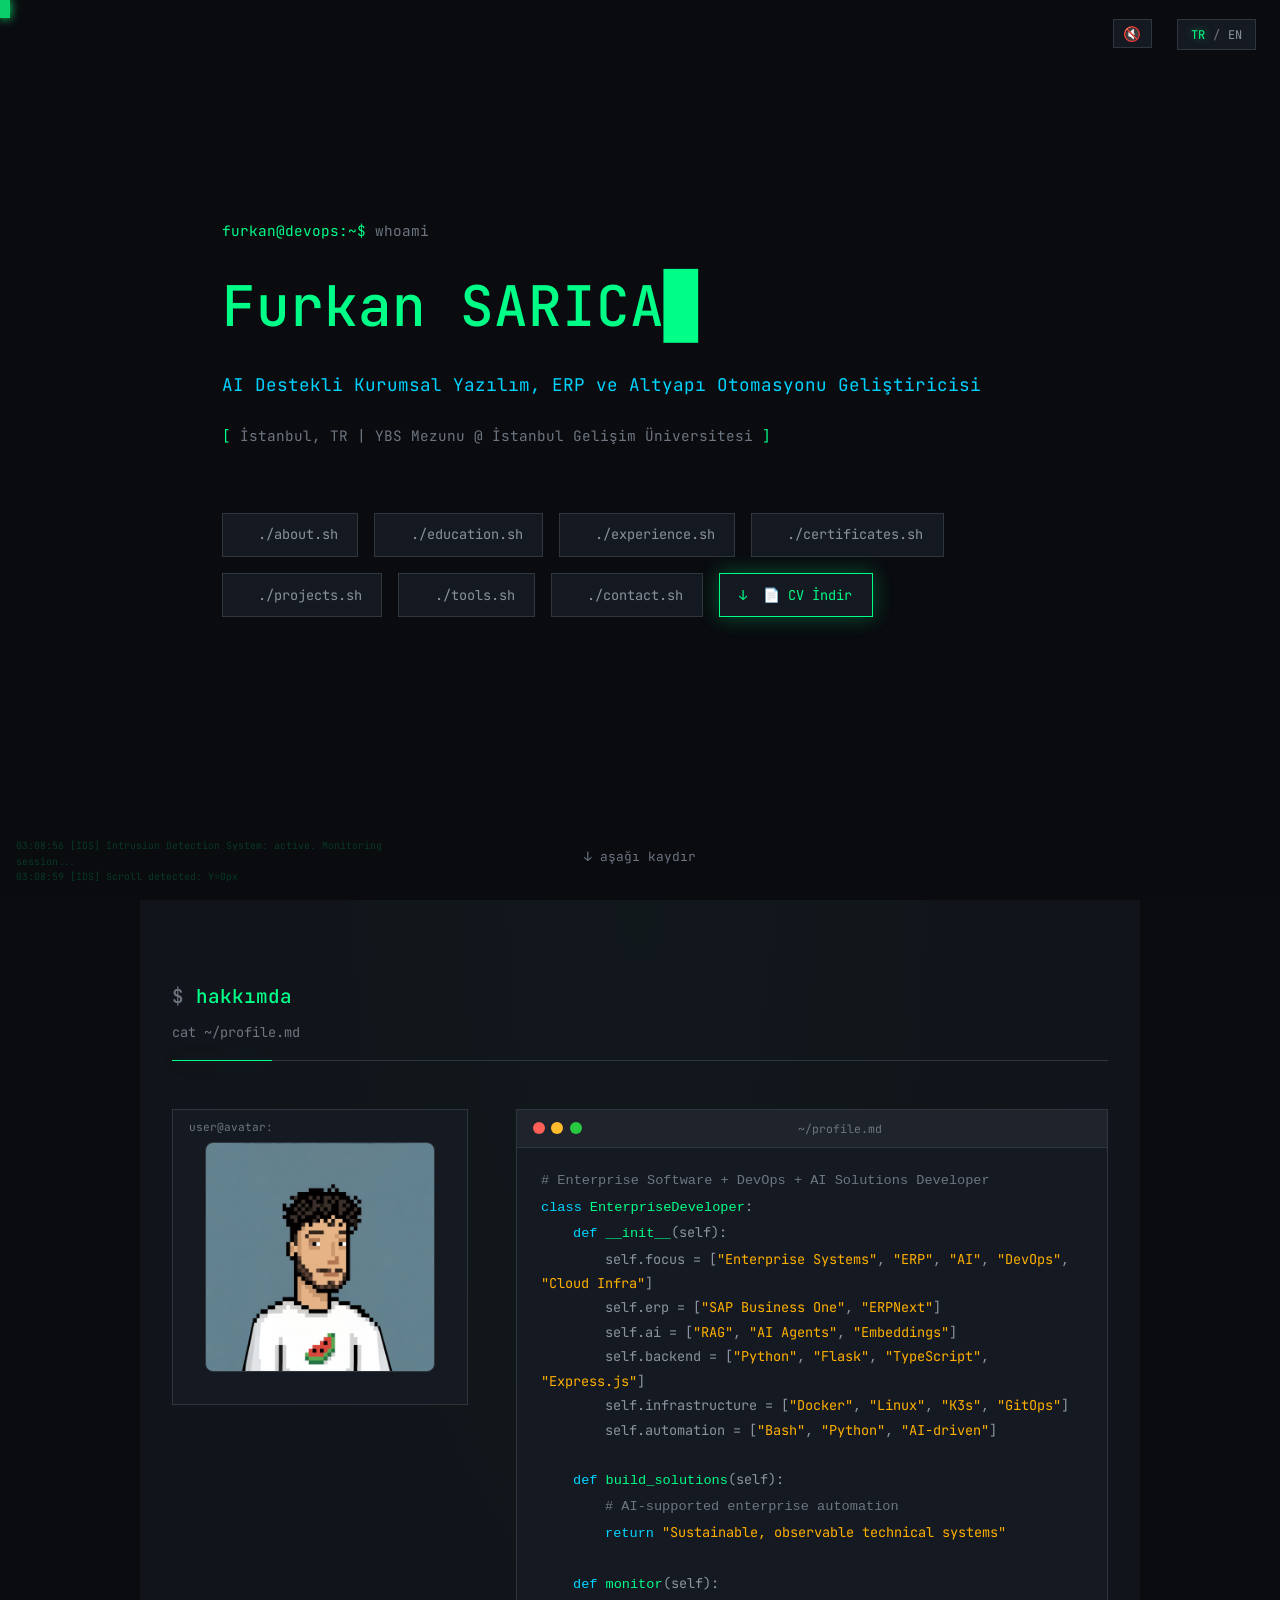
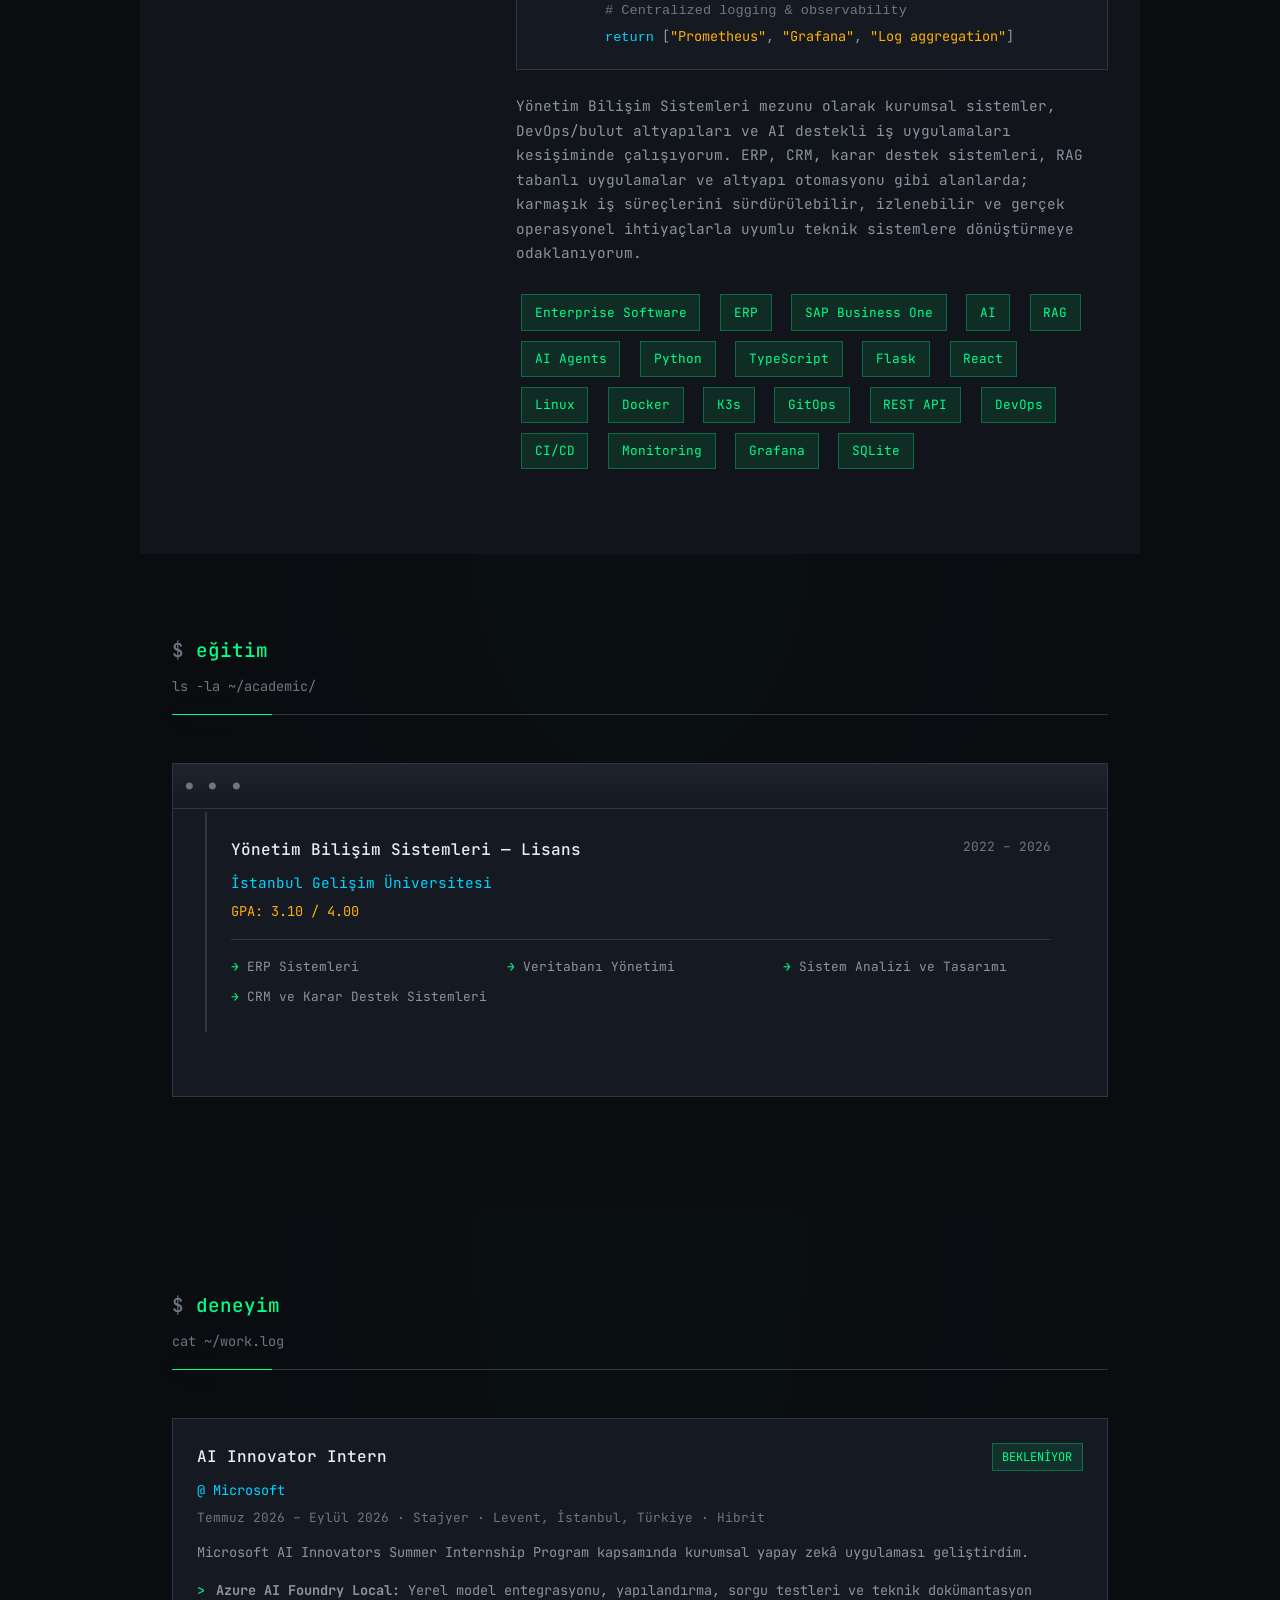
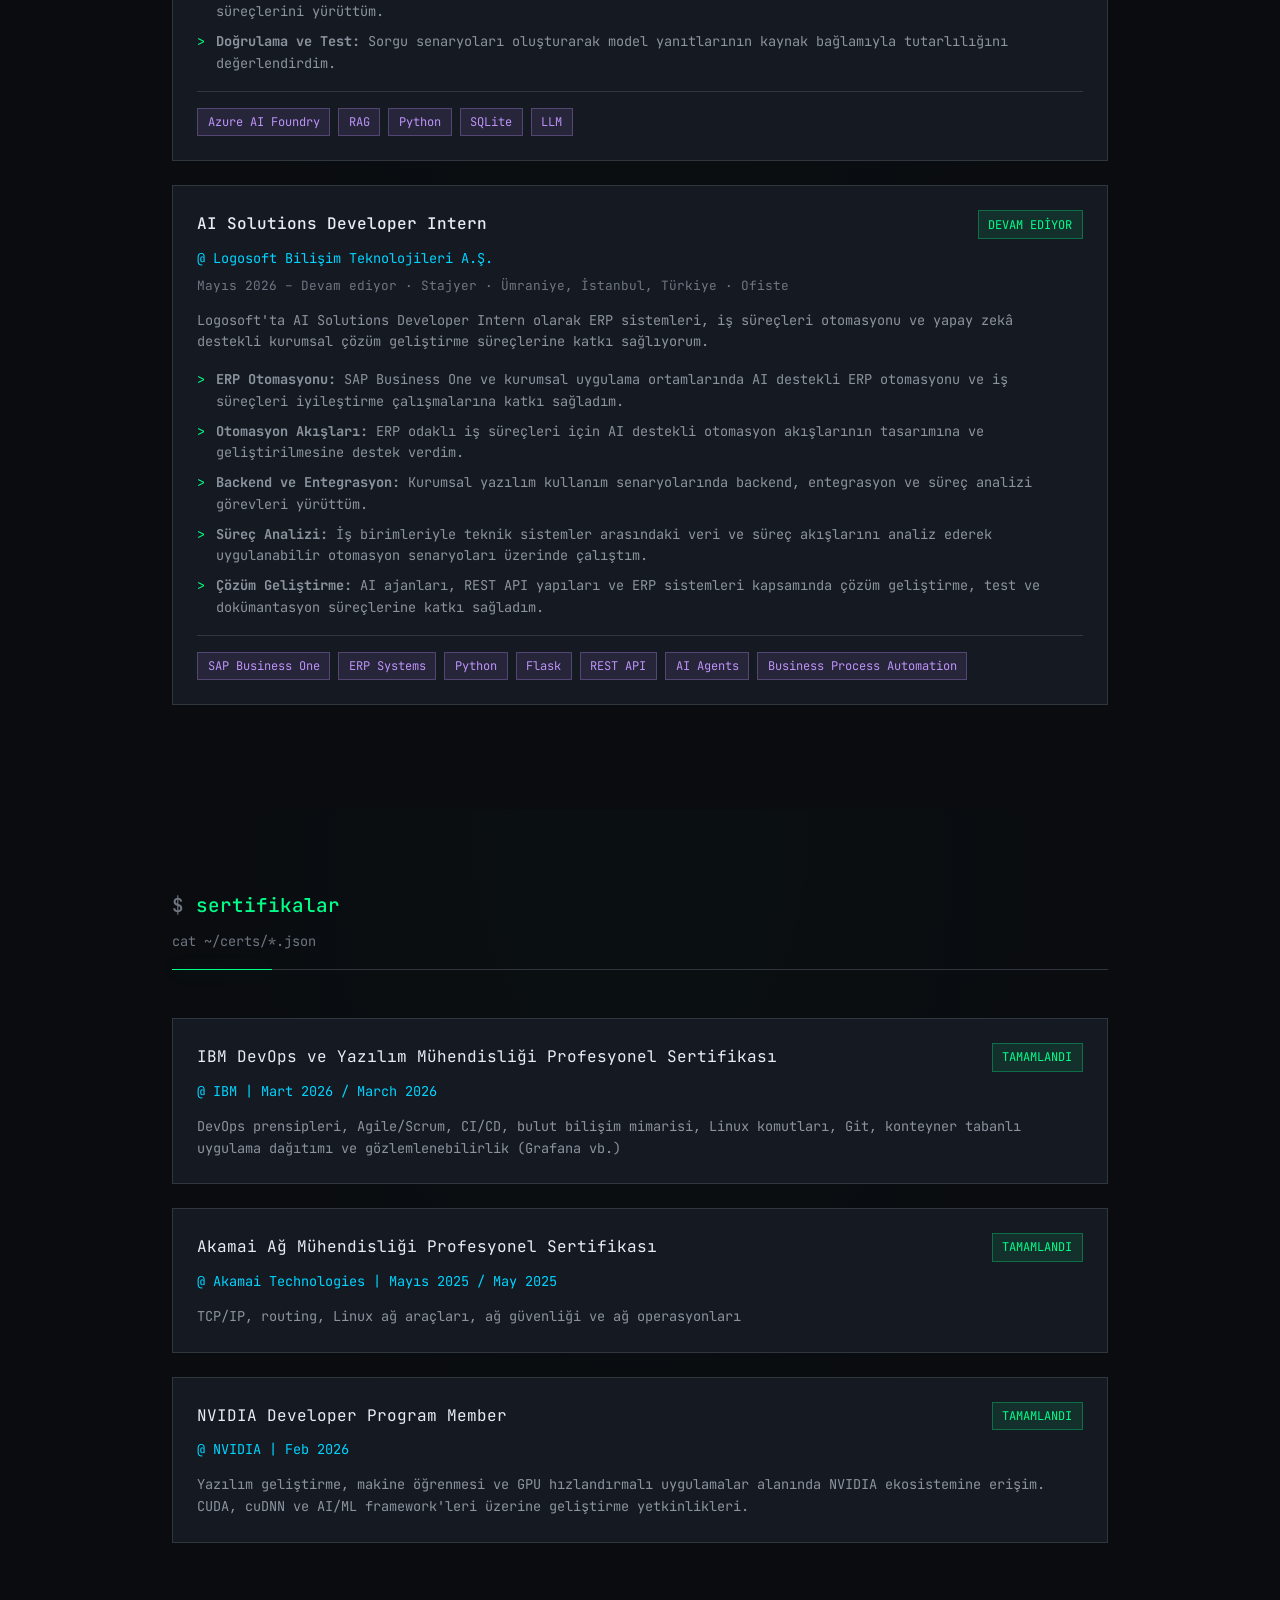
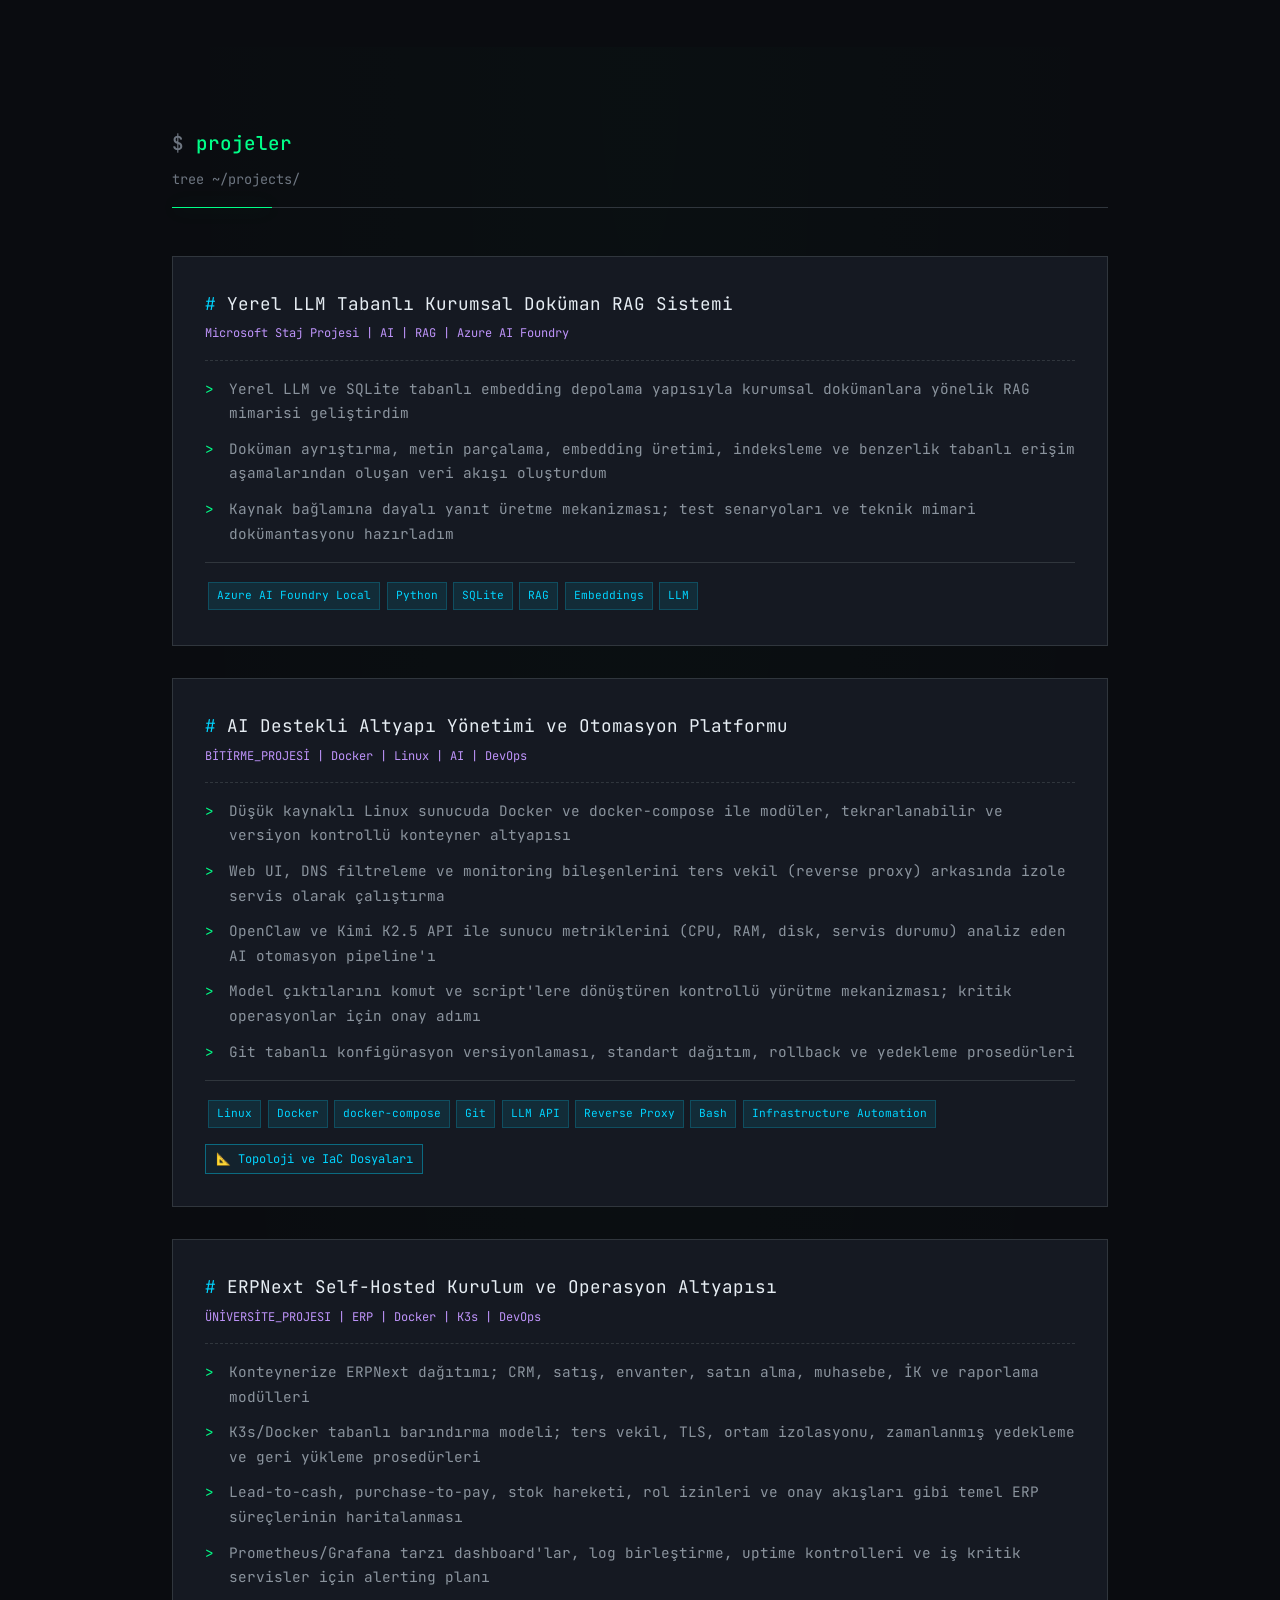
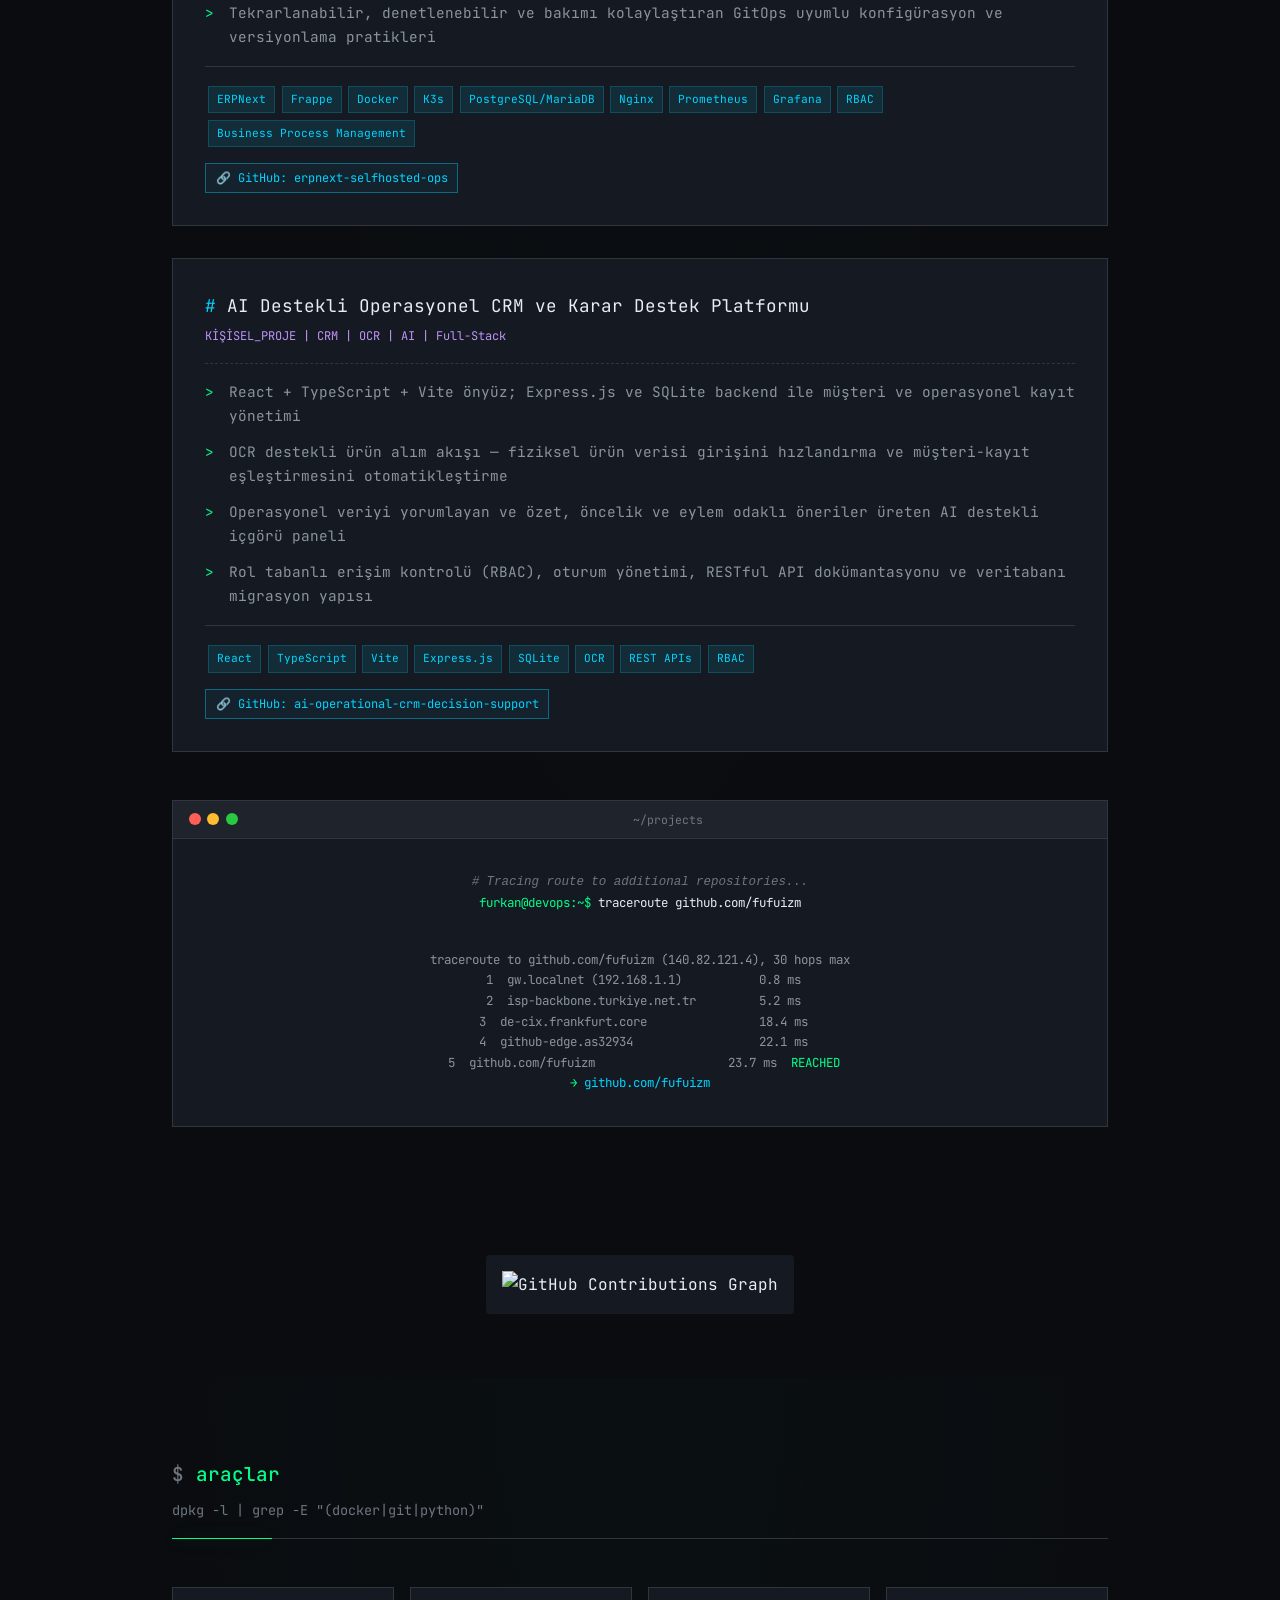
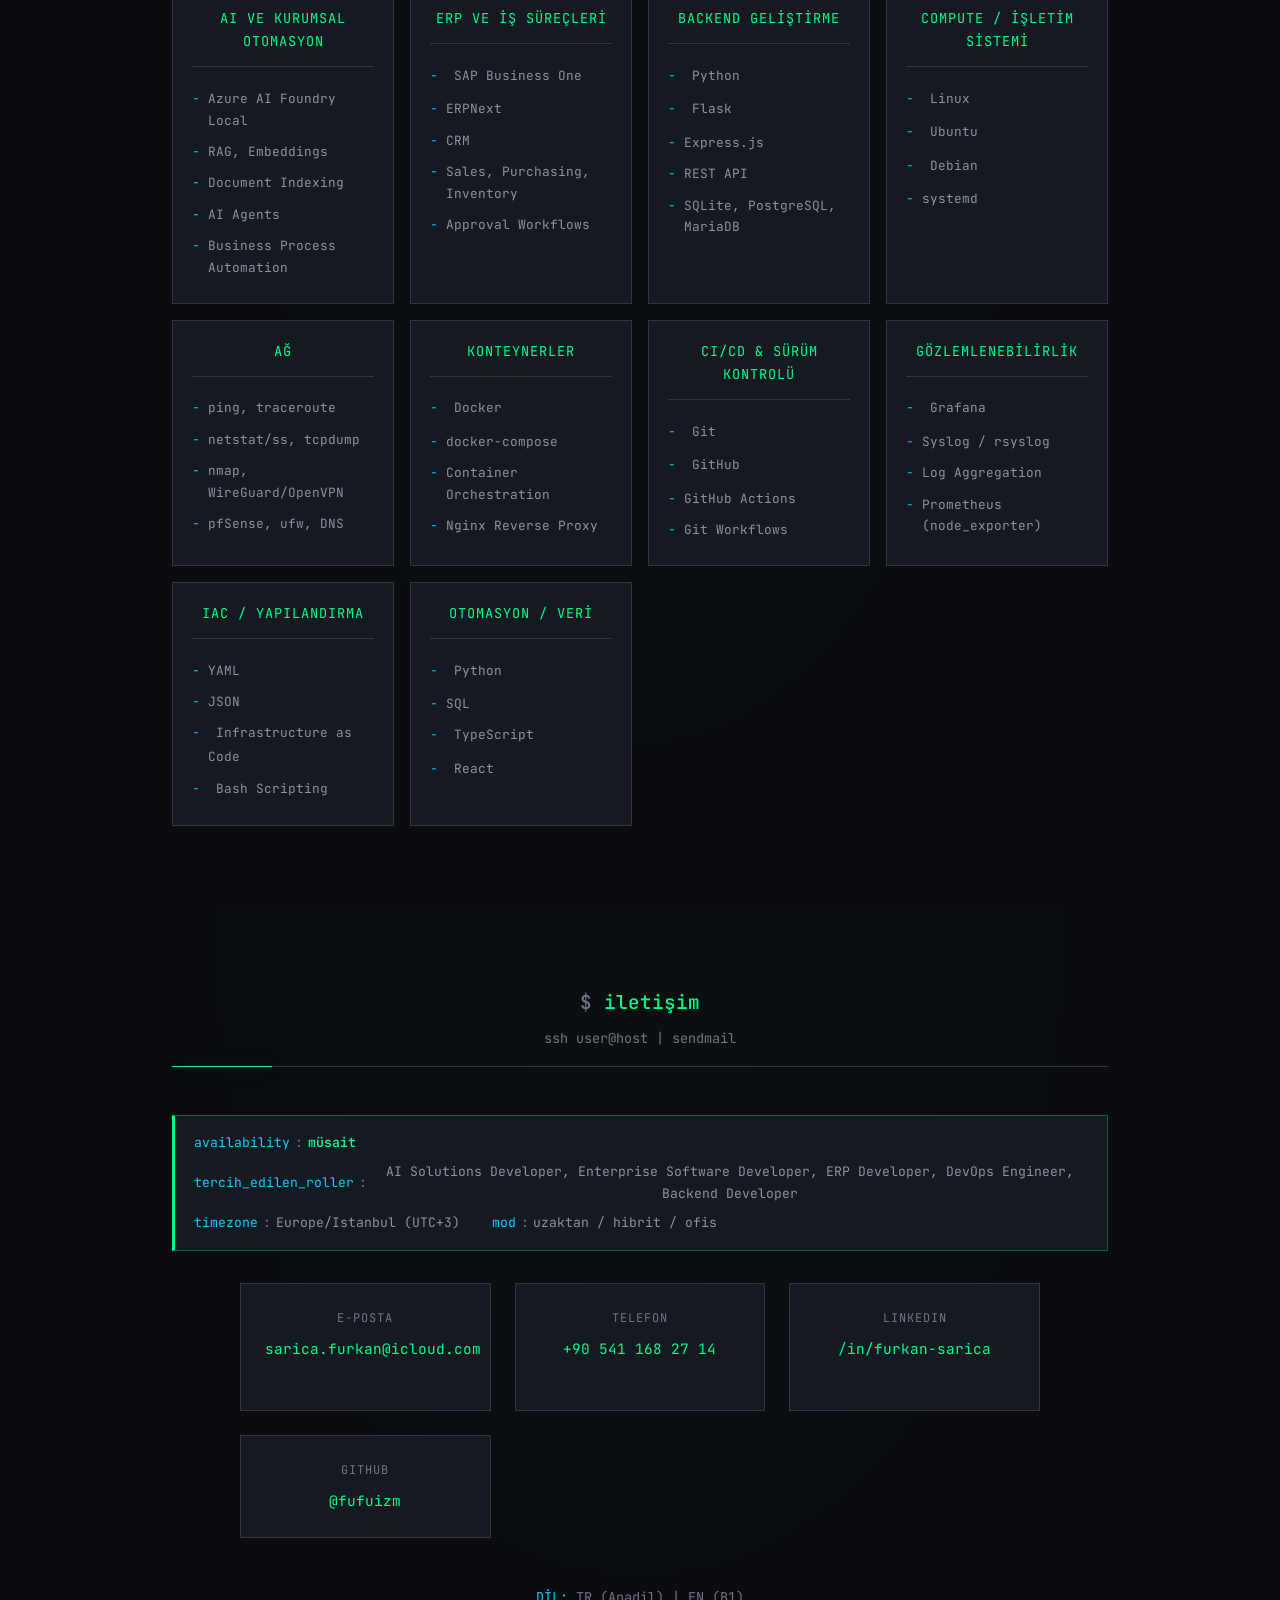
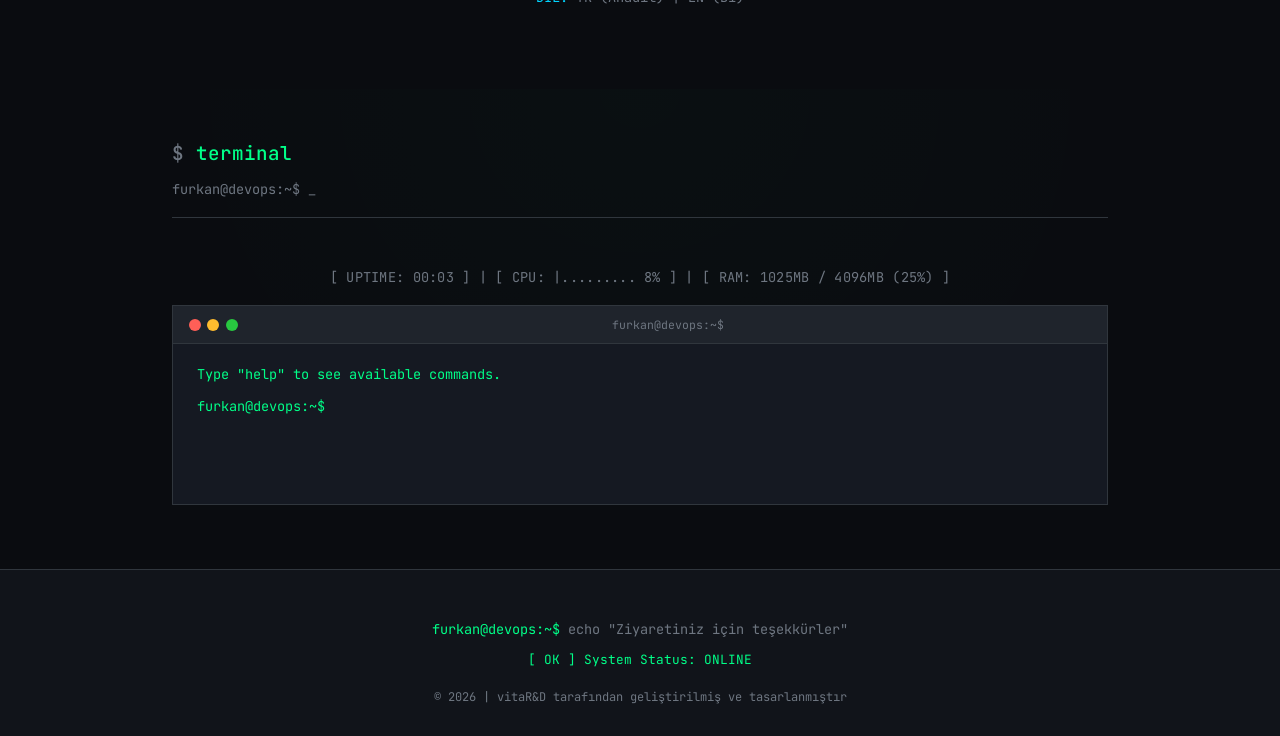
==== commit 7300fe6f: "fix: Microsoft internship status TEMAMLANDI → BEKLENİYOR/UPCOMING" ====
--- a/index.html
+++ b/index.html
@@ -244,7 +244,7 @@
 <div class="exp-card reveal">
   <div class="exp-header">
     <span class="exp-title">AI Innovator Intern</span>
-    <span class="exp-status"><span data-lang-tr>TEMAMLANDI</span><span data-lang-en>COMPLETED</span></span>
+    <span class="exp-status"><span data-lang-tr>BEKLENİYOR</span><span data-lang-en>UPCOMING</span></span>
   </div>
   <div class="exp-company">@ Microsoft</div>
   <div class="exp-meta">
